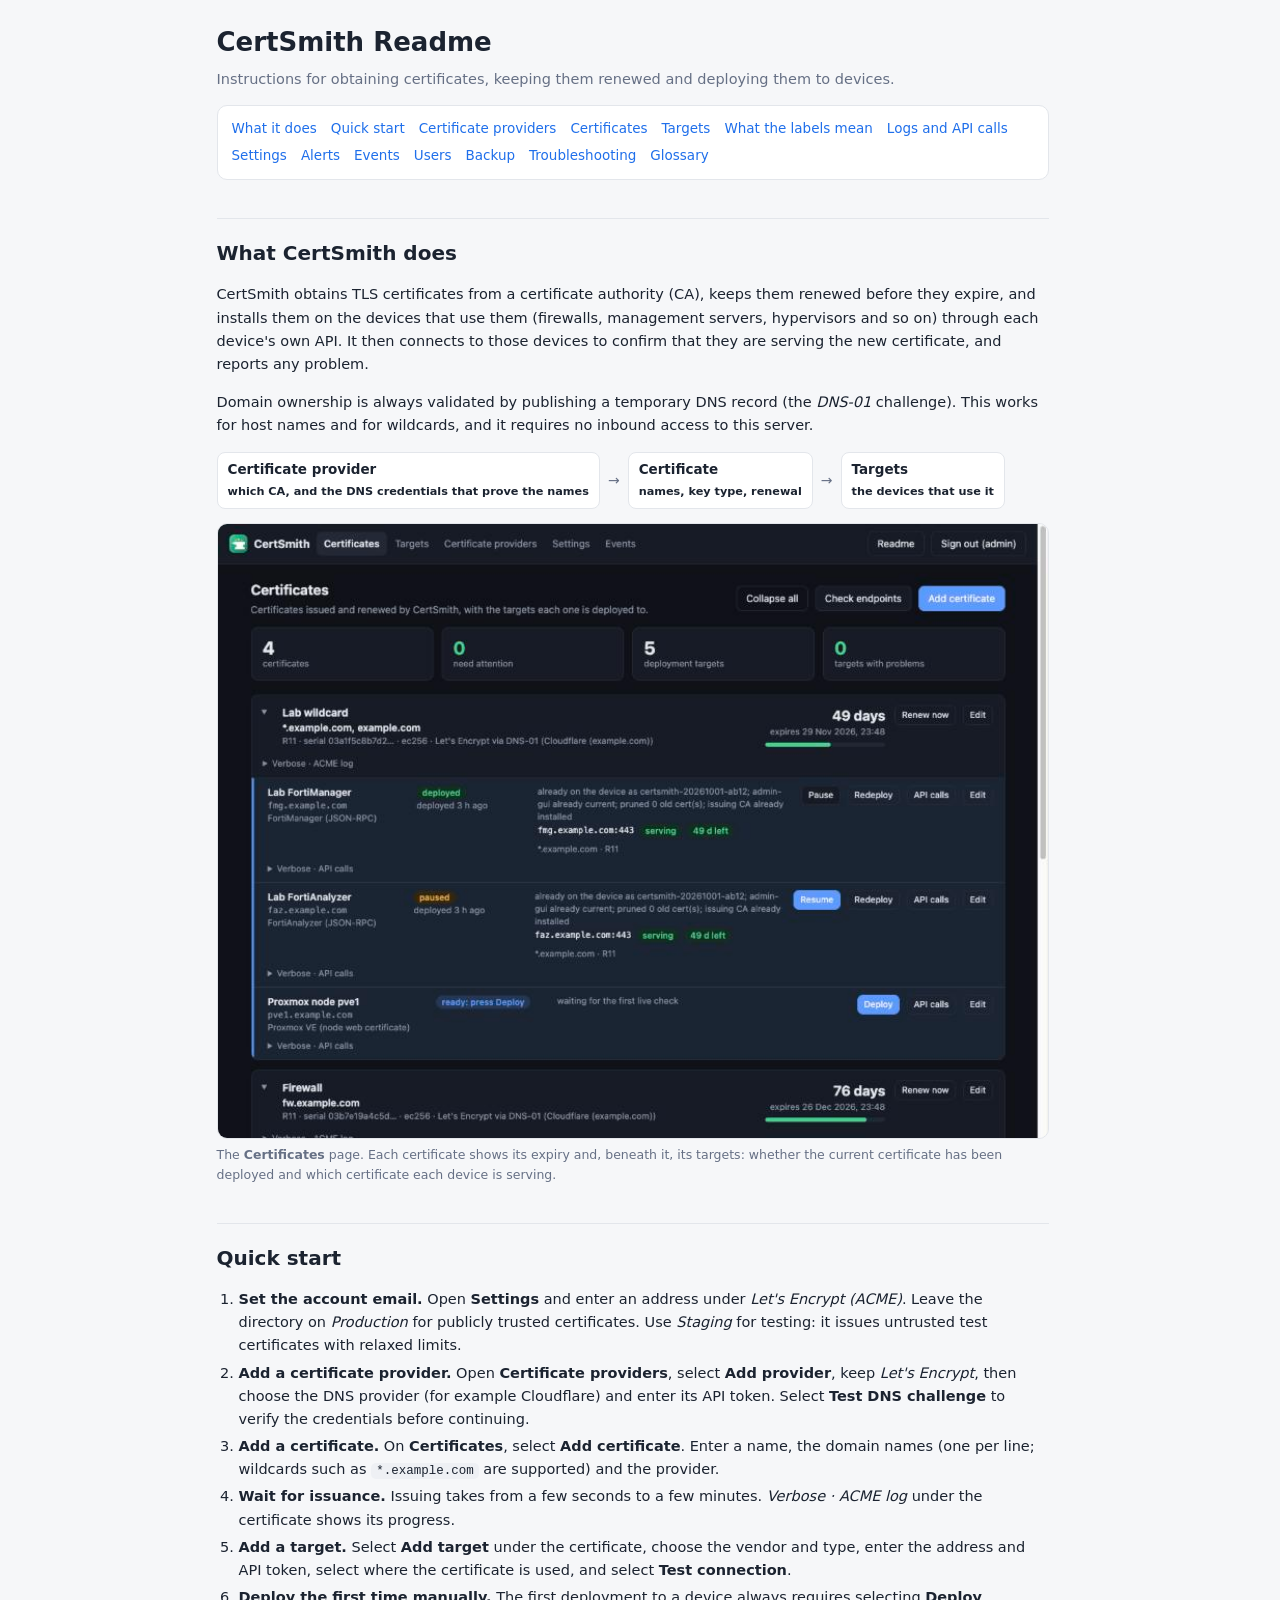
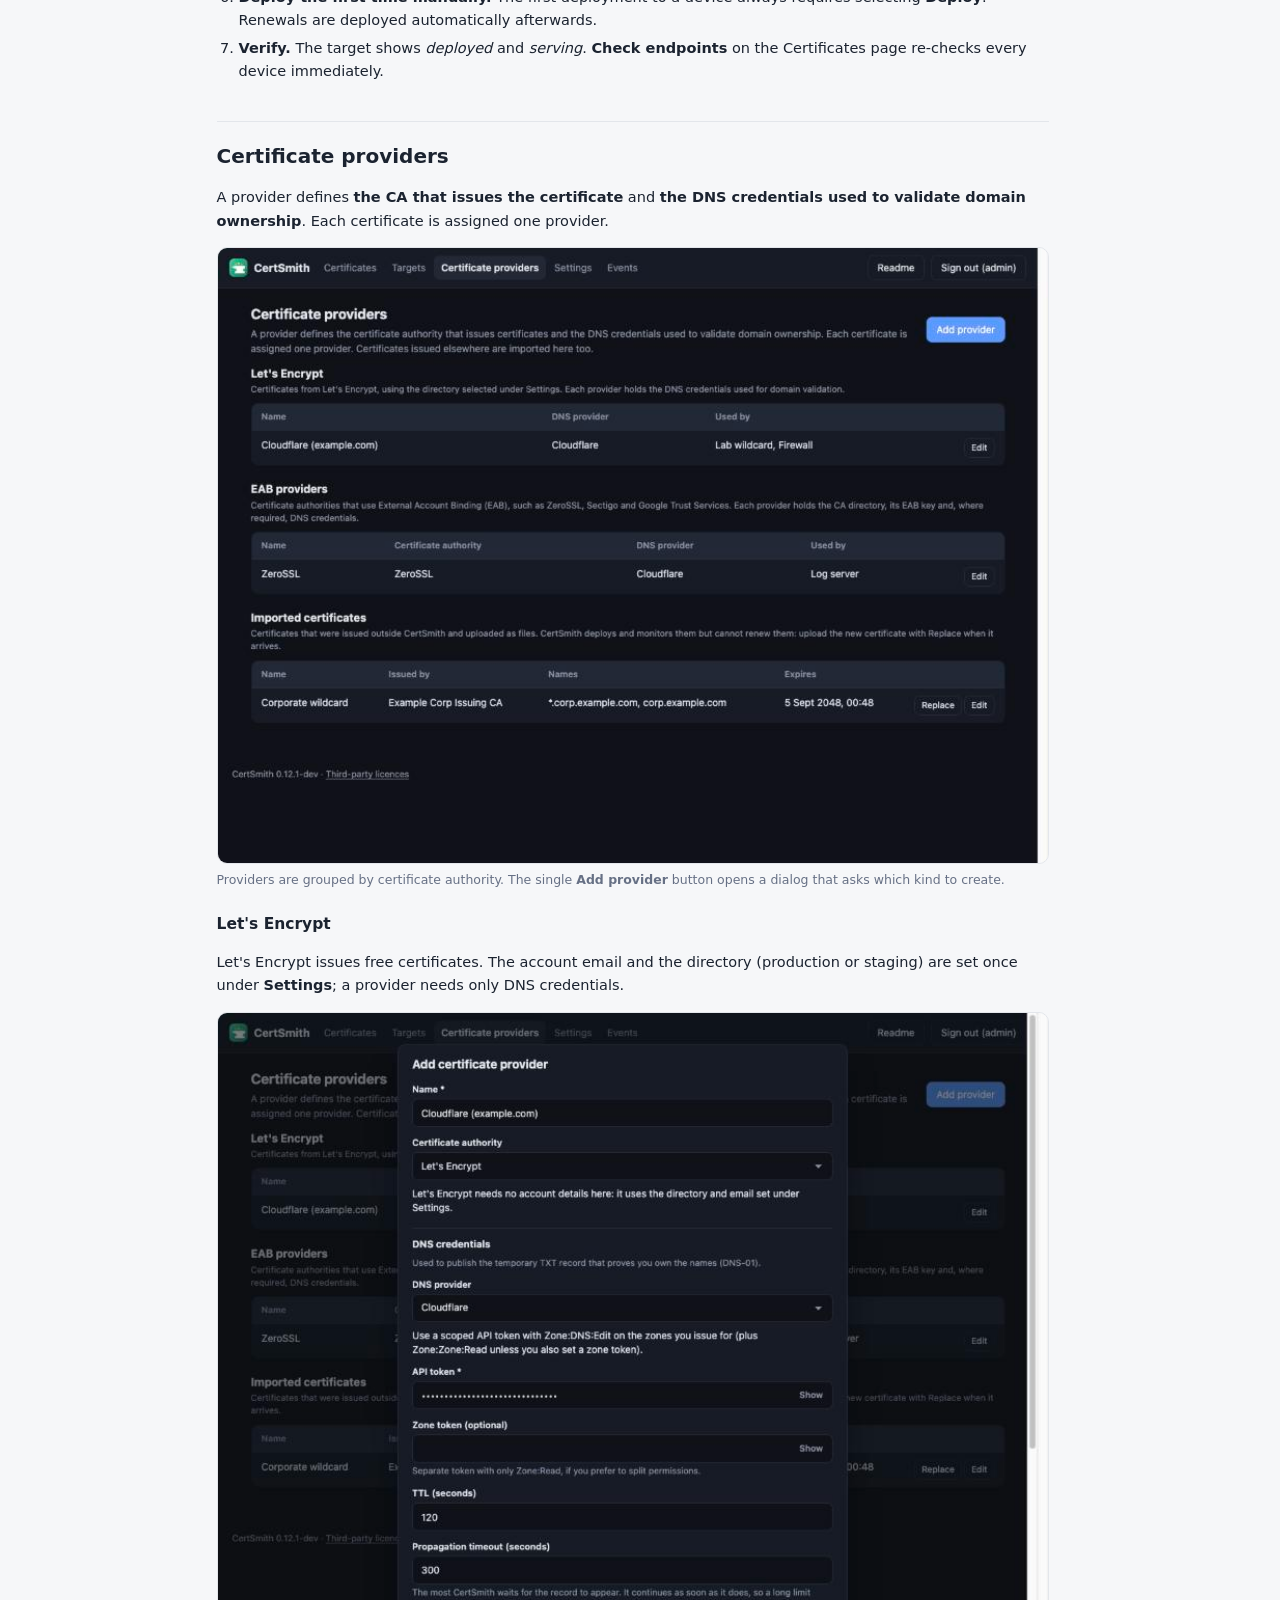
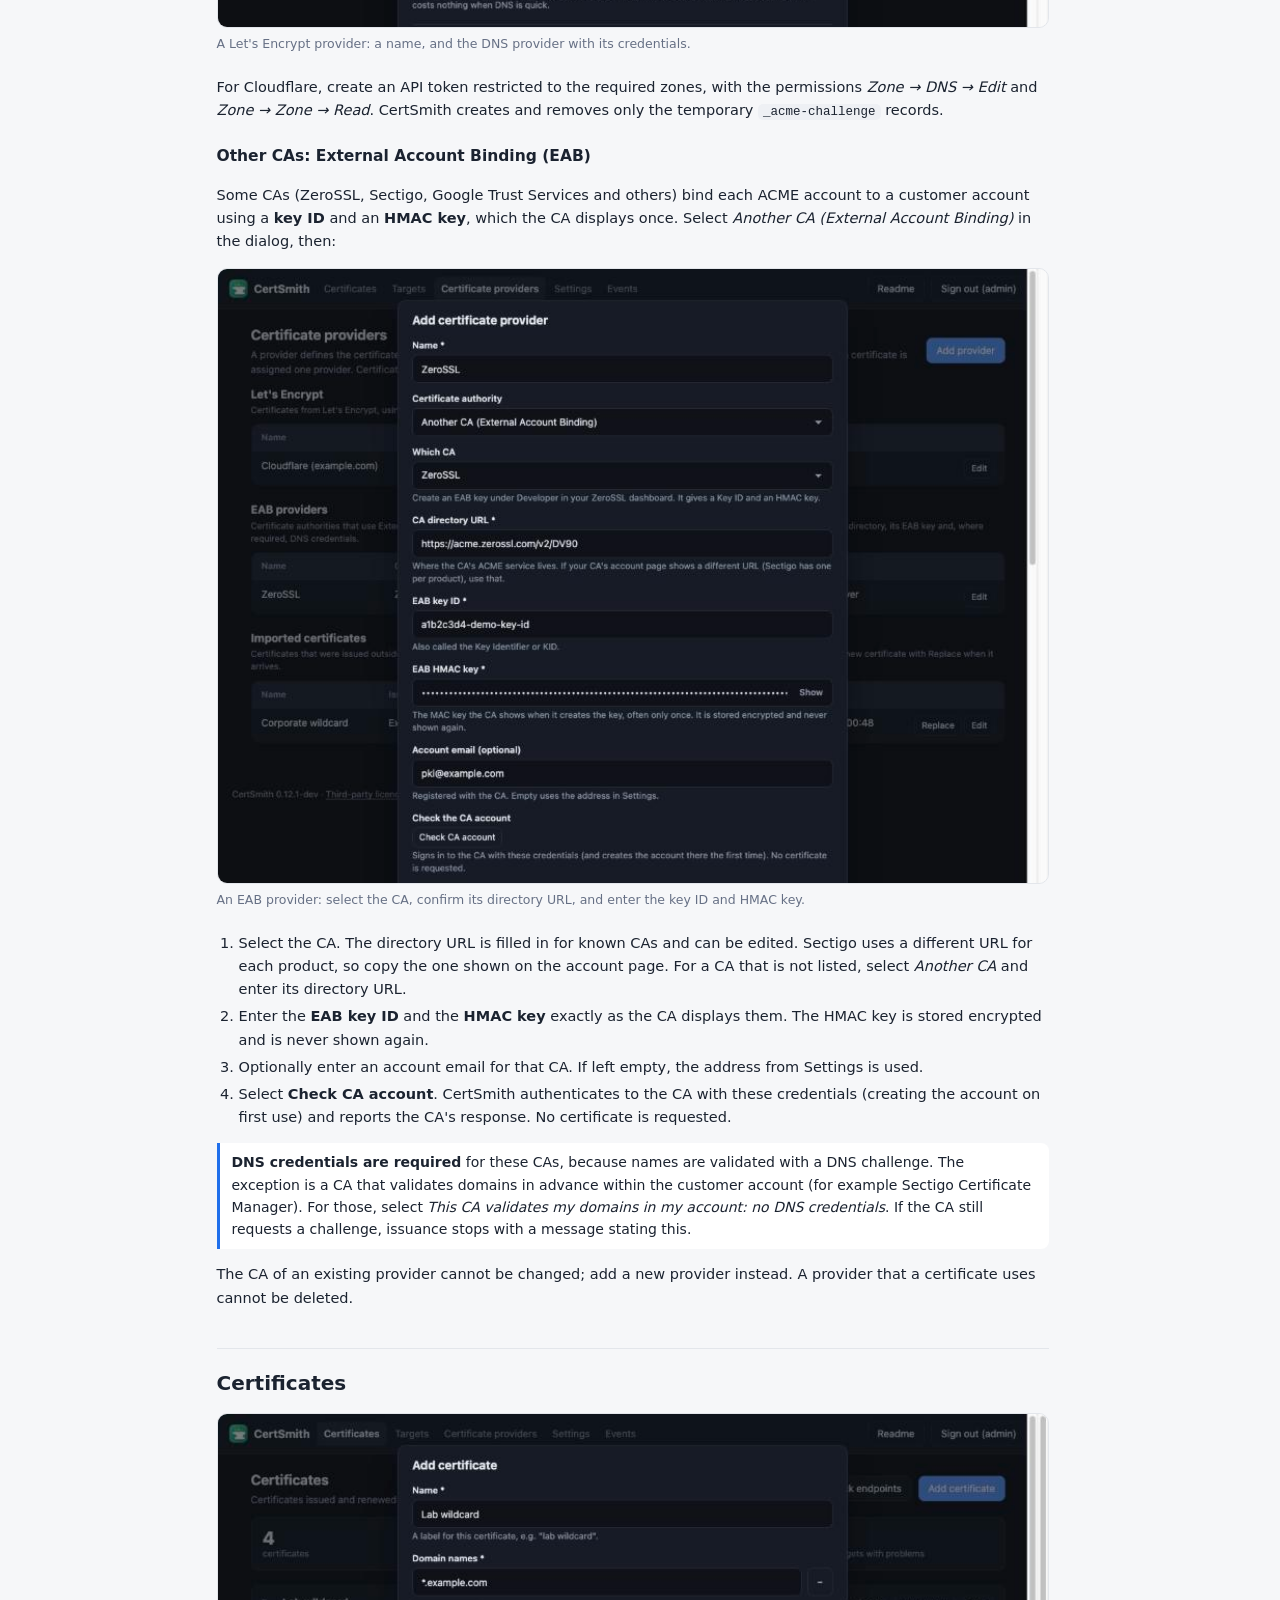
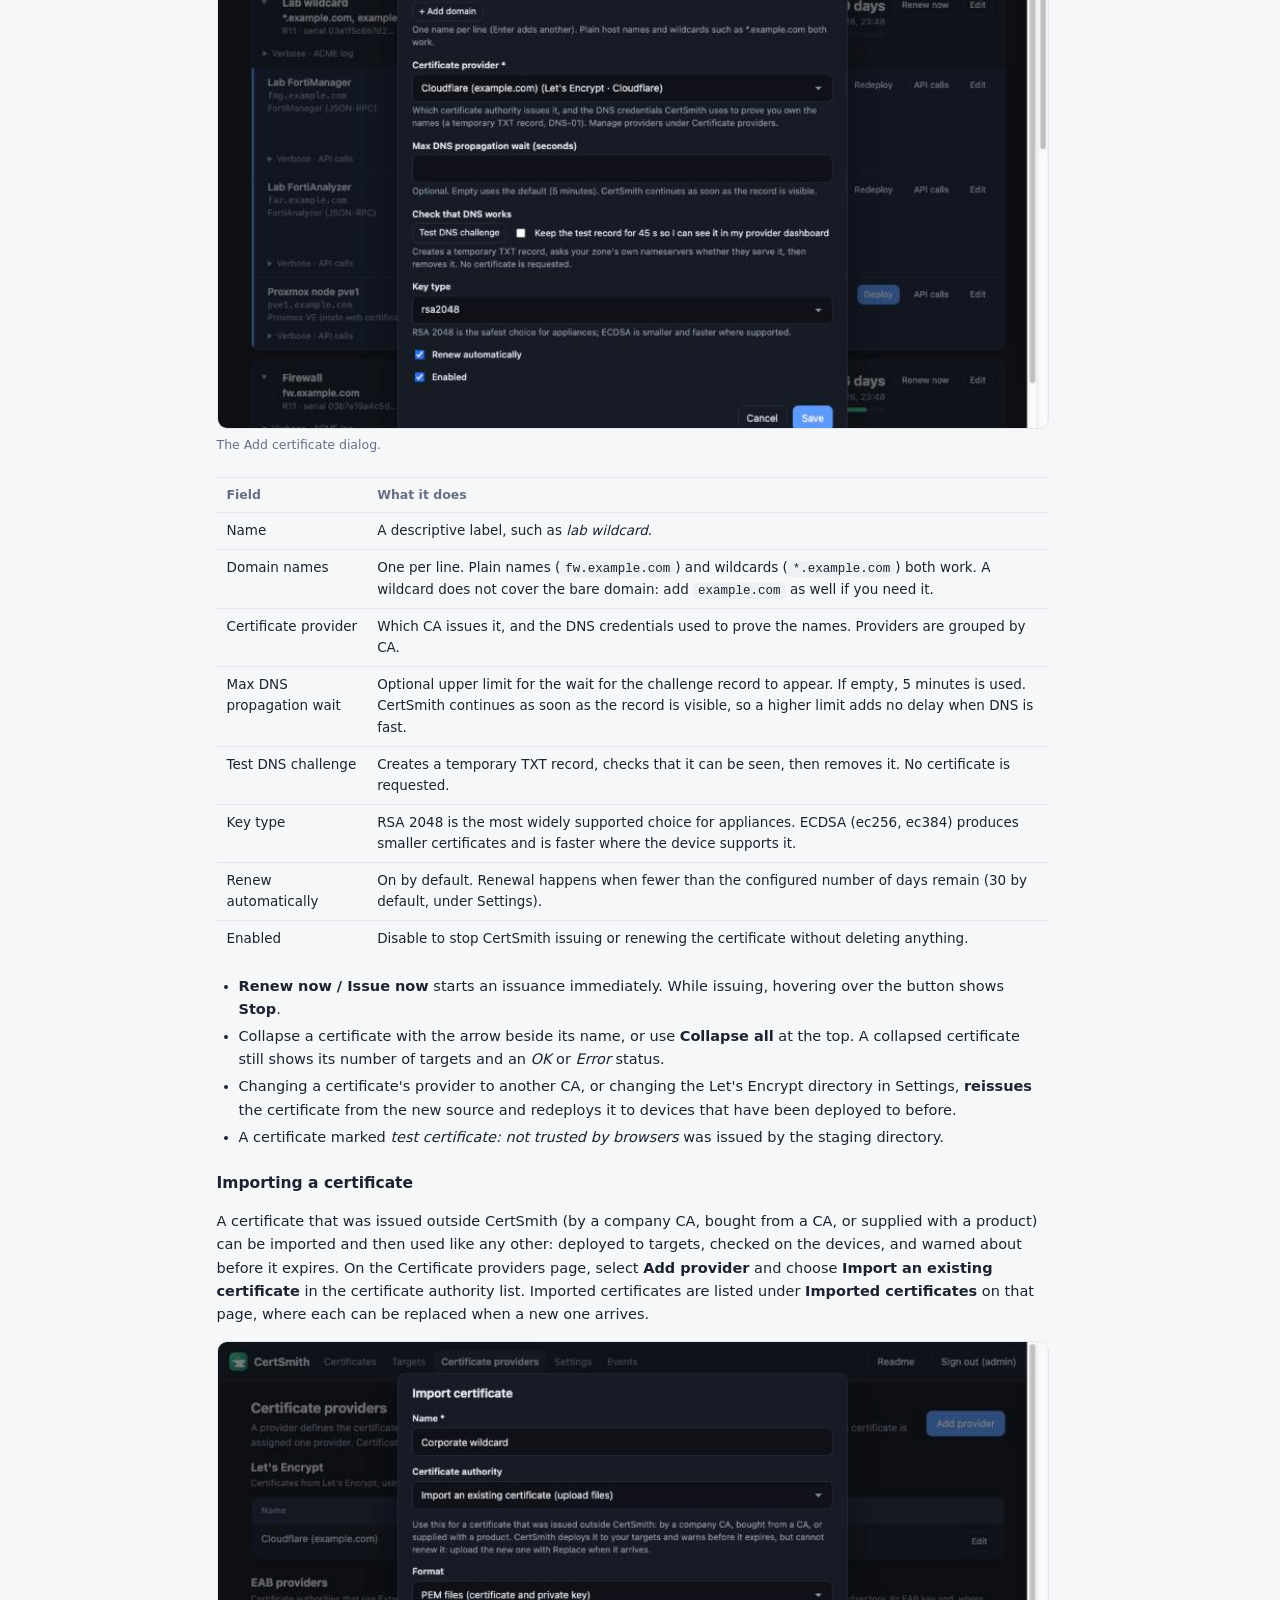
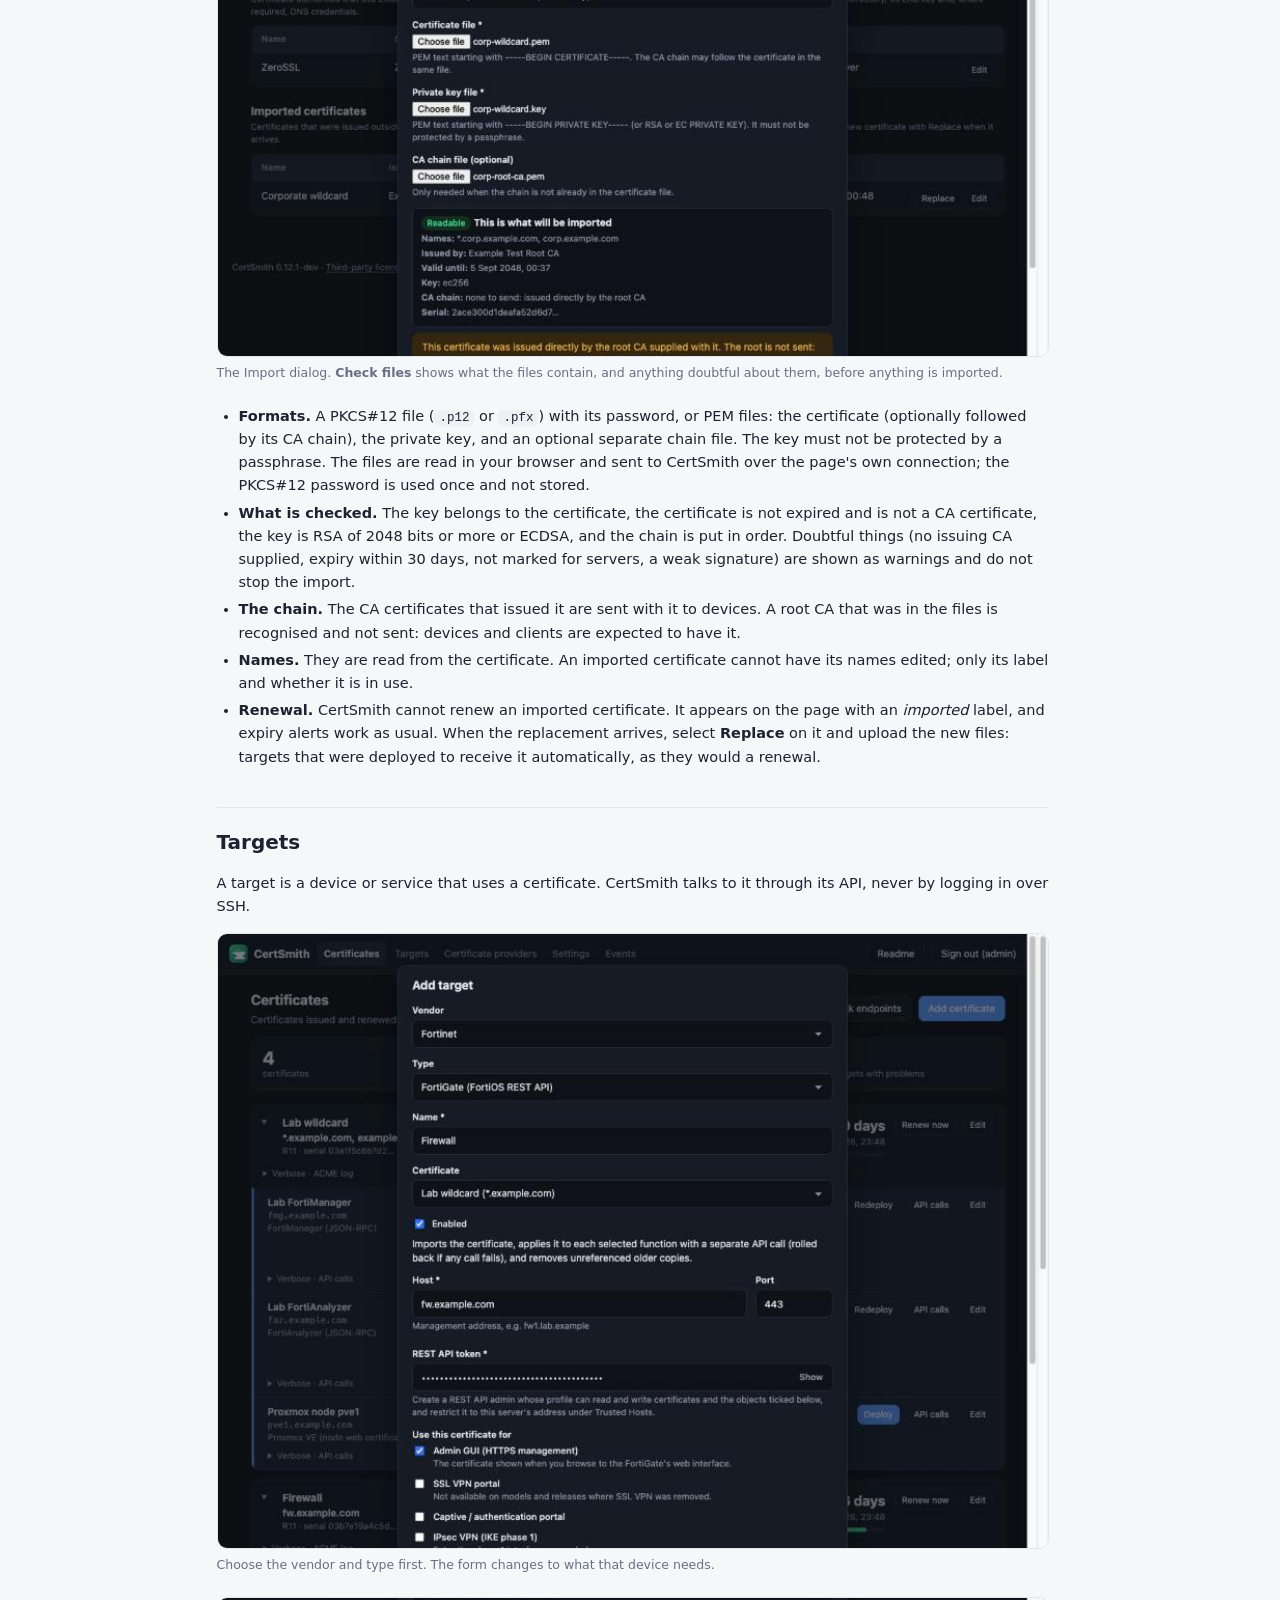
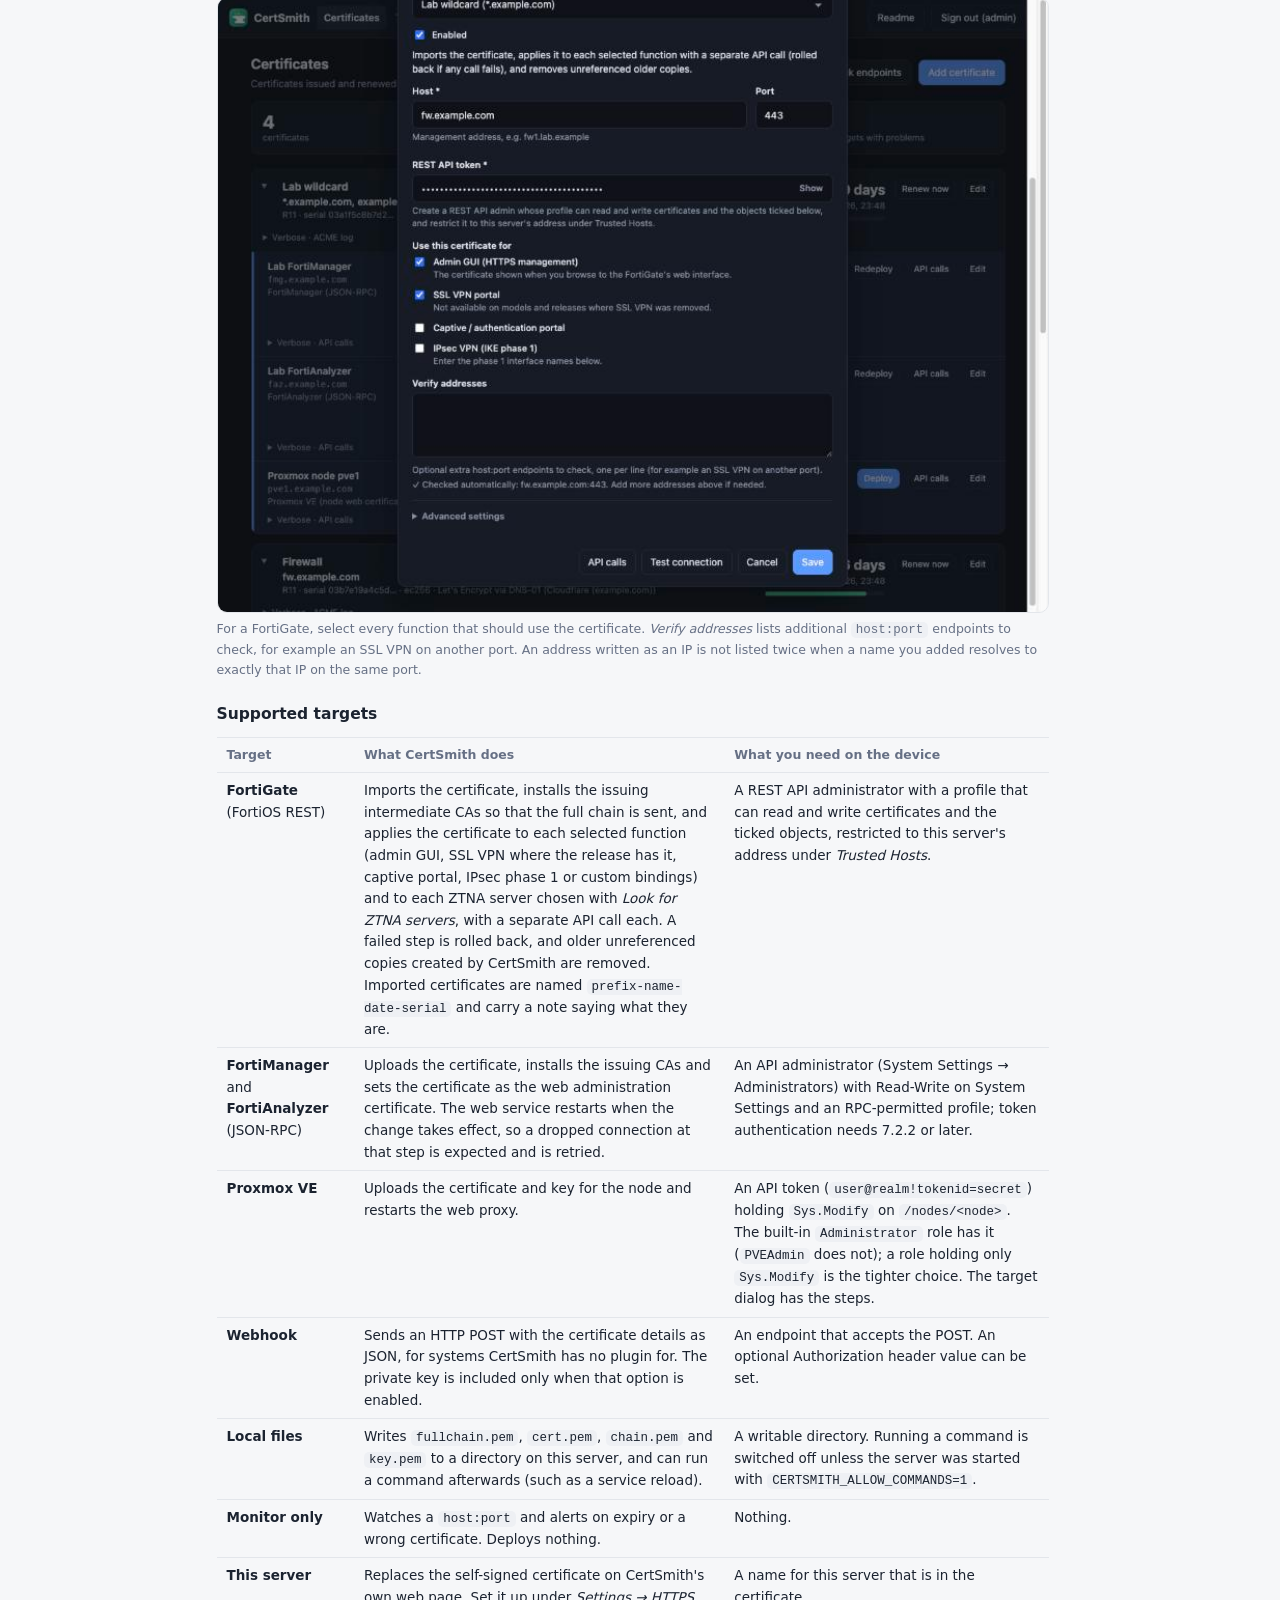
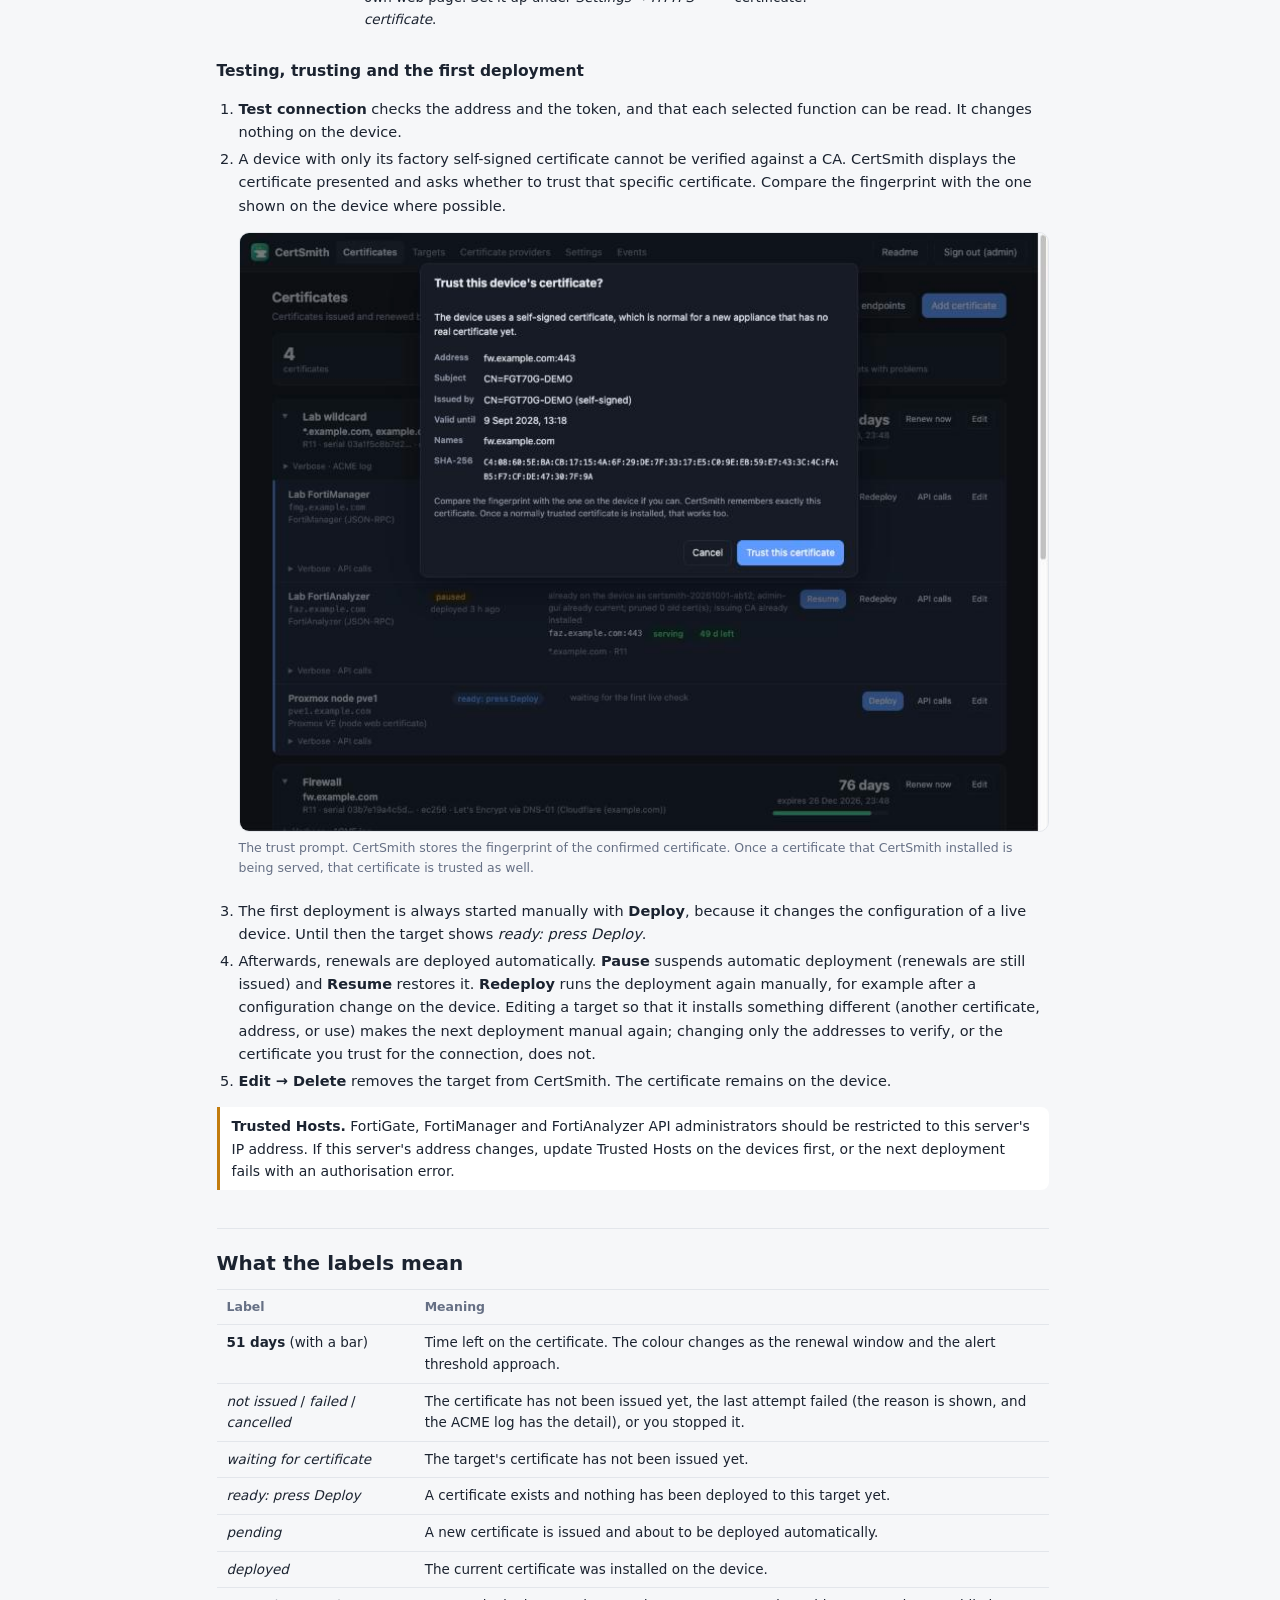
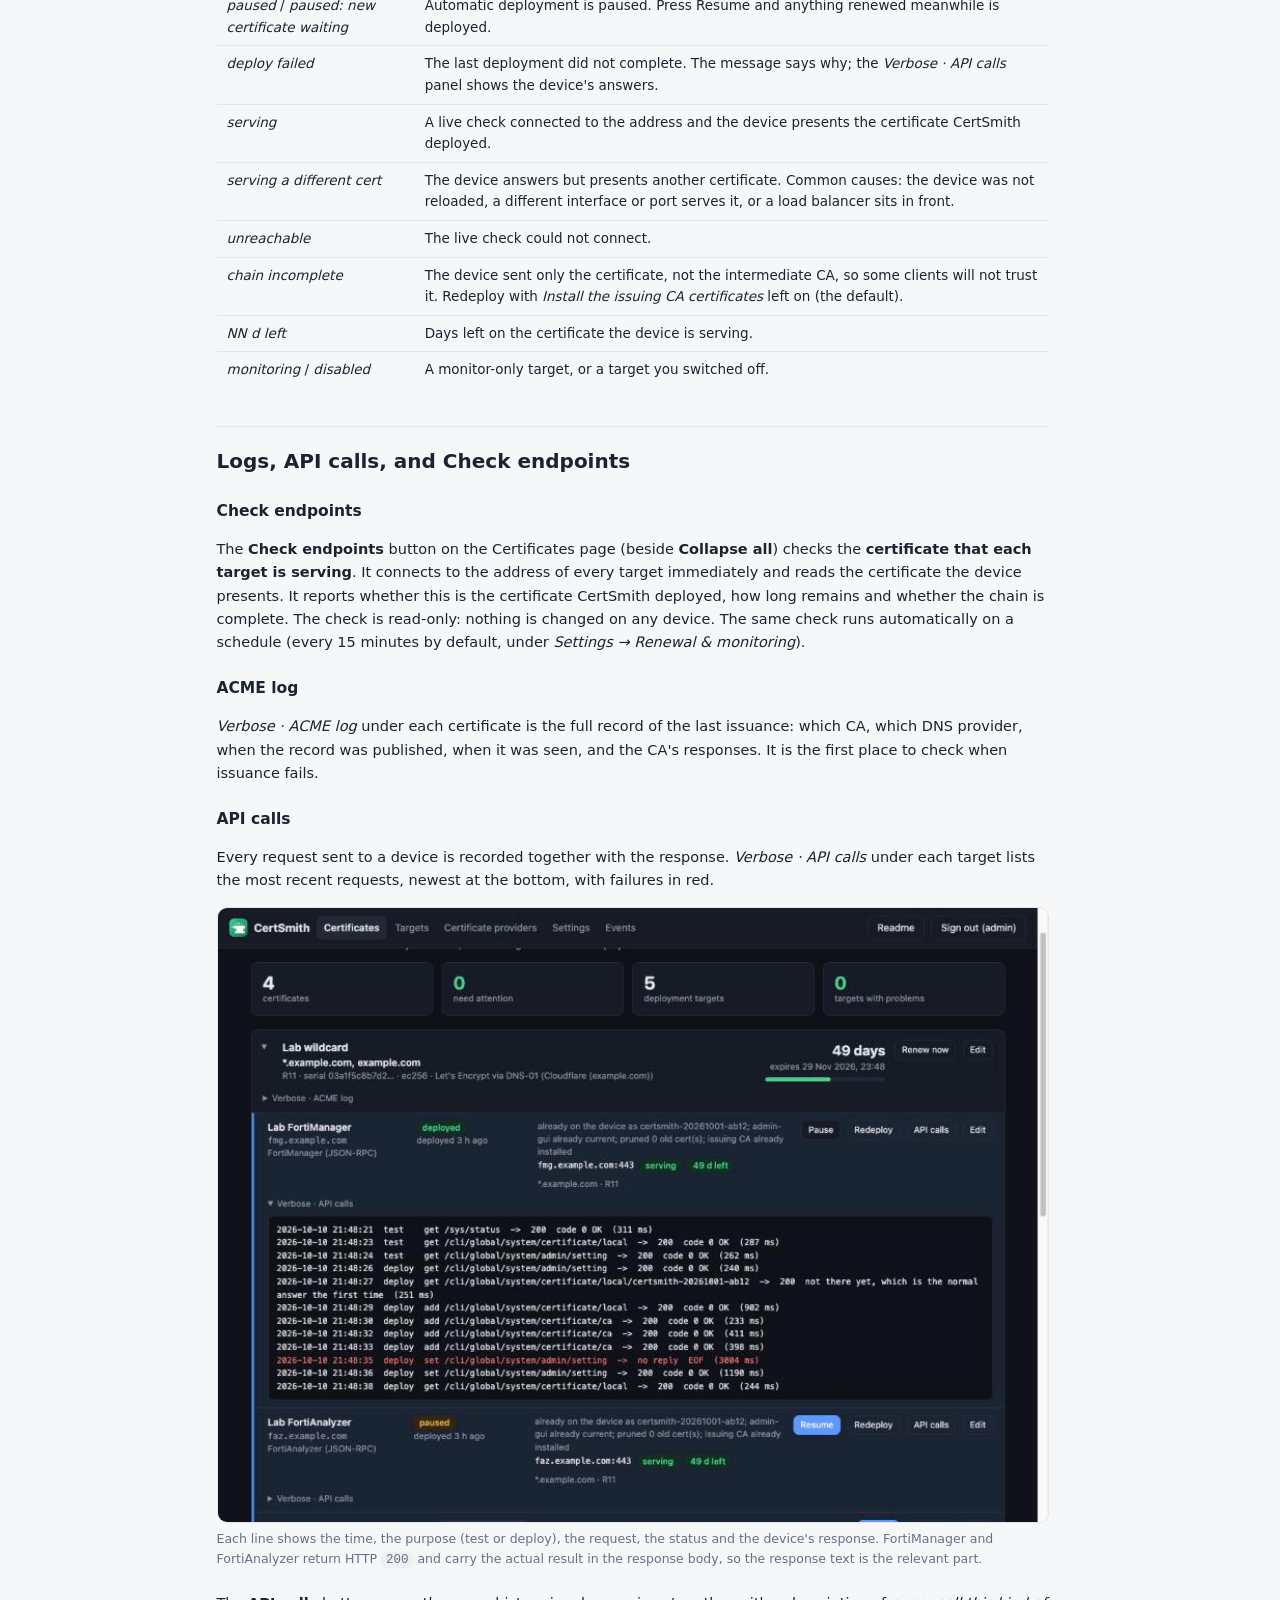
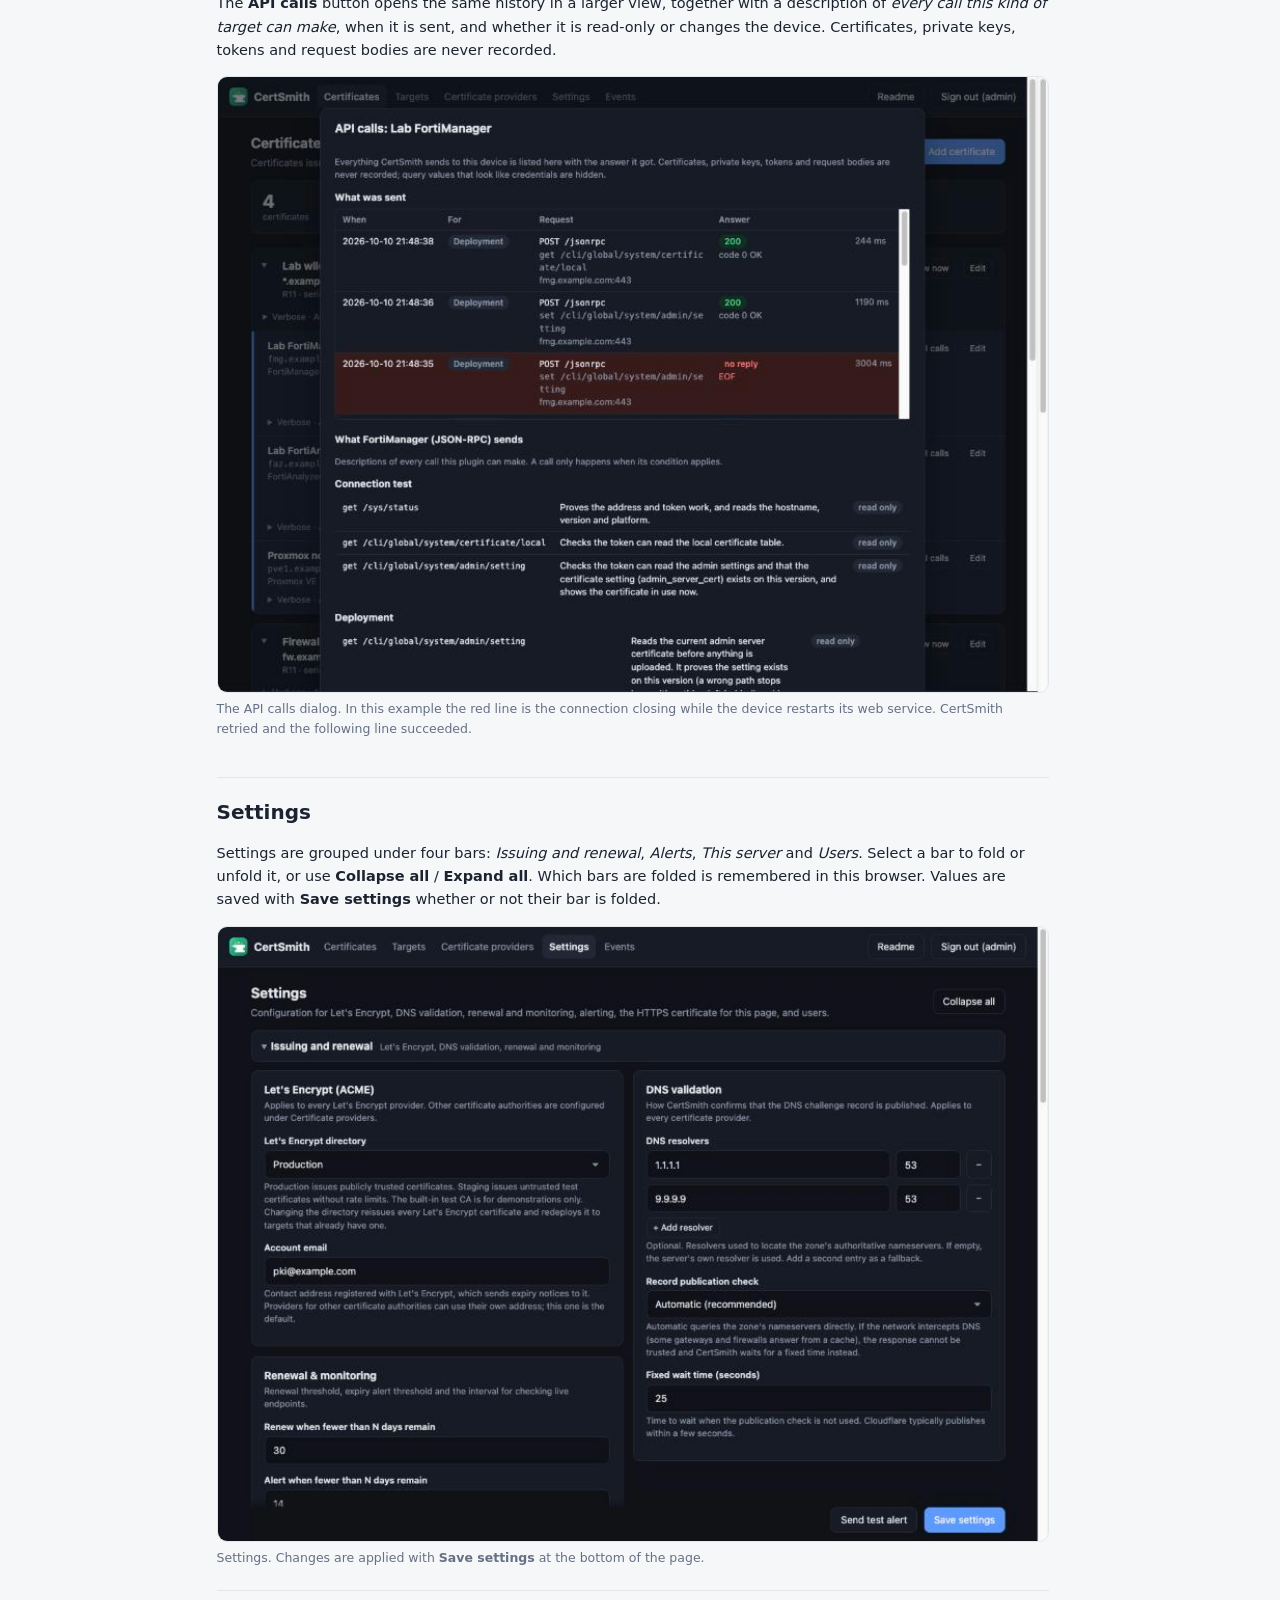
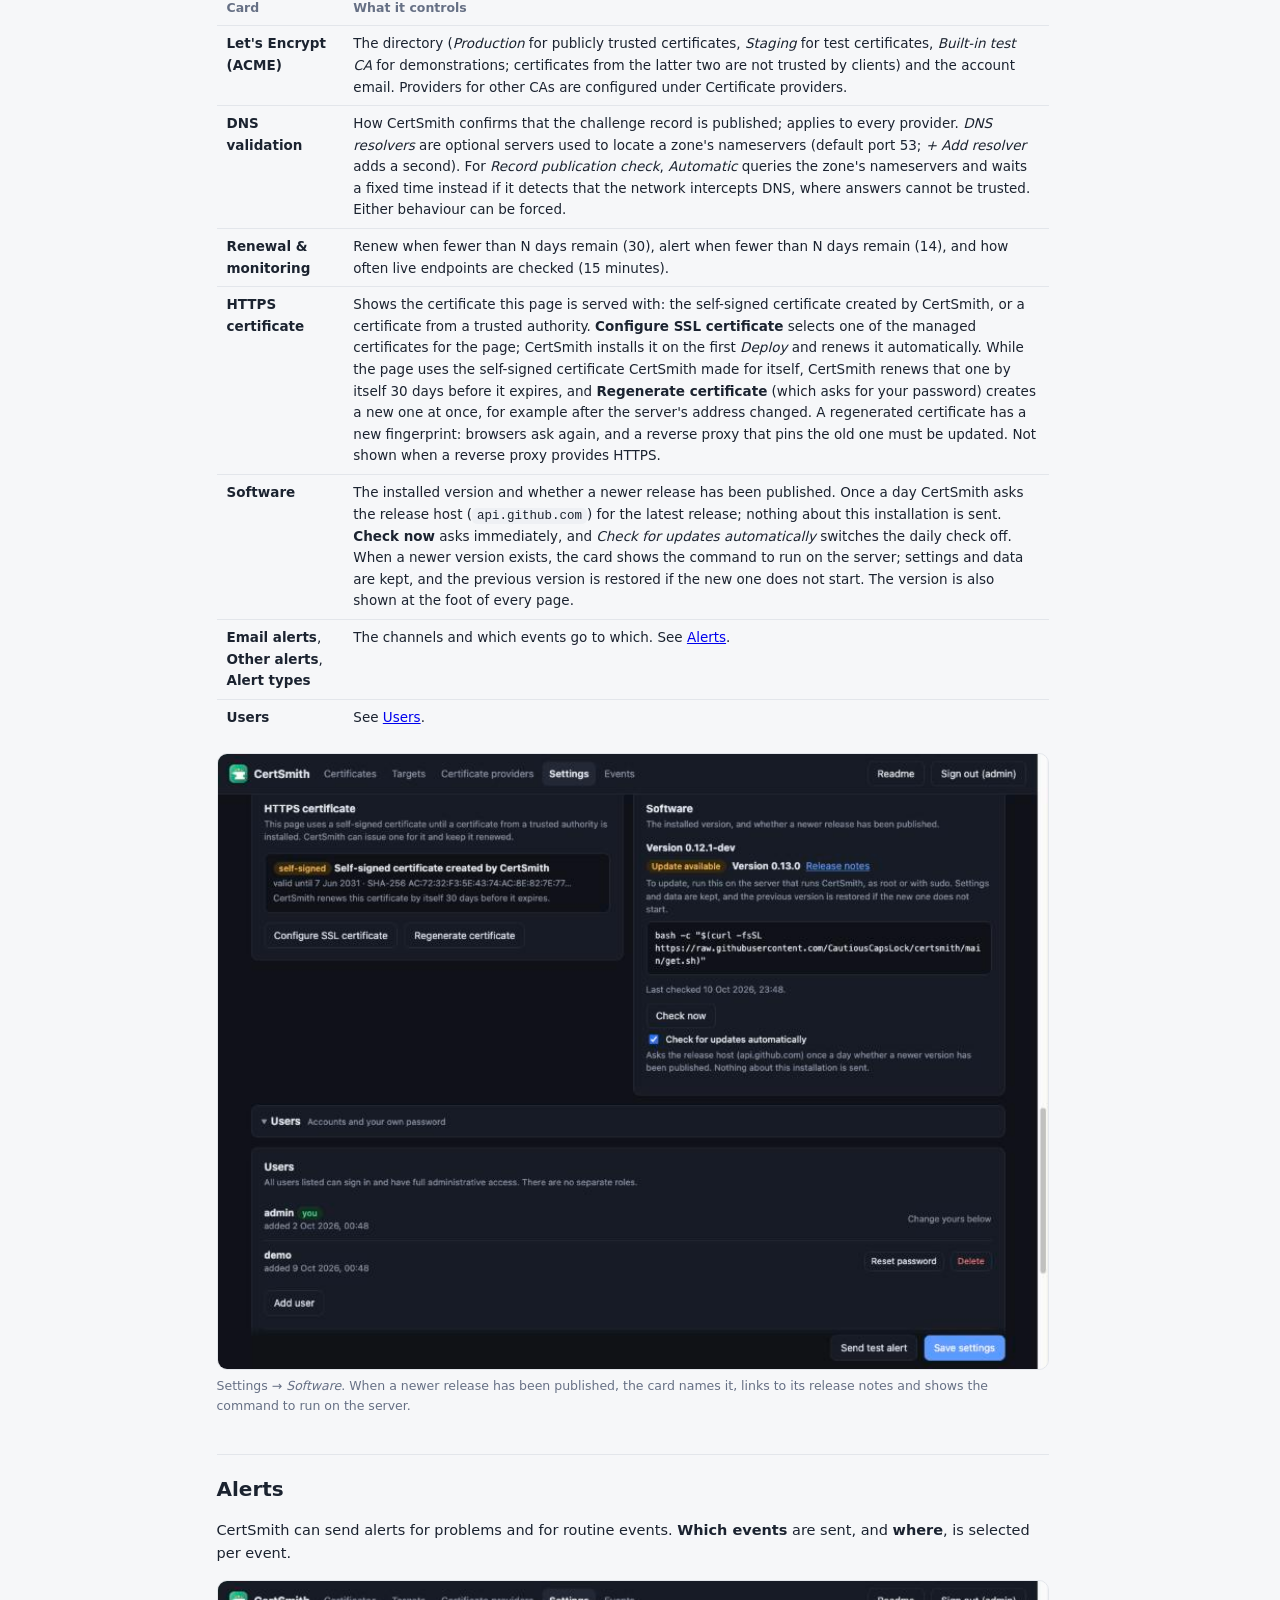
==== internal/web/static/help.html @ 02f6f1f9 "Probes: an IP and the name that resolves to it are one endpoint A device addressed by IP whose DNS n" ====
<!doctype html>
<html lang="en">
<head>
<meta charset="utf-8">
<meta name="viewport" content="width=device-width, initial-scale=1">
<title>CertSmith Readme</title>
<link rel="icon" href="favicon.svg">
<link rel="stylesheet" href="style.css">
<script src="theme.js"></script>
</head>
<body>
<main class="doc">

<h1>CertSmith Readme</h1>
<p class="sub">Instructions for obtaining certificates, keeping them renewed and deploying them to devices.</p>

<nav class="toc" aria-label="Contents">
  <a href="#what">What it does</a>
  <a href="#quickstart">Quick start</a>
  <a href="#providers">Certificate providers</a>
  <a href="#certificates">Certificates</a>
  <a href="#targets">Targets</a>
  <a href="#status">What the labels mean</a>
  <a href="#verbose">Logs and API calls</a>
  <a href="#settings">Settings</a>
  <a href="#alerts">Alerts</a>
  <a href="#events">Events</a>
  <a href="#users">Users</a>
  <a href="#backup">Backup</a>
  <a href="#trouble">Troubleshooting</a>
  <a href="#glossary">Glossary</a>
</nav>

<h2 id="what">What CertSmith does</h2>
<p>CertSmith obtains TLS certificates from a certificate authority (CA), keeps them renewed before they expire, and installs them on the devices that use them (firewalls, management servers, hypervisors and so on) through each device's own API. It then connects to those devices to confirm that they are serving the new certificate, and reports any problem.</p>
<p>Domain ownership is always validated by publishing a temporary DNS record (the <em>DNS-01</em> challenge). This works for host names and for wildcards, and it requires no inbound access to this server.</p>

<div class="flow">
  <span class="box">Certificate provider<br><small>which CA, and the DNS credentials that prove the names</small></span><span class="arrow">&rarr;</span>
  <span class="box">Certificate<br><small>names, key type, renewal</small></span><span class="arrow">&rarr;</span>
  <span class="box">Targets<br><small>the devices that use it</small></span>
</div>

<figure>
  <img src="help/overview.jpg" alt="The Certificates page: two certificates, each with the targets that use it">
  <figcaption>The <strong>Certificates</strong> page. Each certificate shows its expiry and, beneath it, its targets: whether the current certificate has been deployed and which certificate each device is serving.</figcaption>
</figure>

<h2 id="quickstart">Quick start</h2>
<ol>
  <li><strong>Set the account email.</strong> Open <strong>Settings</strong> and enter an address under <em>Let's Encrypt (ACME)</em>. Leave the directory on <em>Production</em> for publicly trusted certificates. Use <em>Staging</em> for testing: it issues untrusted test certificates with relaxed limits.</li>
  <li><strong>Add a certificate provider.</strong> Open <strong>Certificate providers</strong>, select <strong>Add provider</strong>, keep <em>Let's Encrypt</em>, then choose the DNS provider (for example Cloudflare) and enter its API token. Select <strong>Test DNS challenge</strong> to verify the credentials before continuing.</li>
  <li><strong>Add a certificate.</strong> On <strong>Certificates</strong>, select <strong>Add certificate</strong>. Enter a name, the domain names (one per line; wildcards such as <code>*.example.com</code> are supported) and the provider.</li>
  <li><strong>Wait for issuance.</strong> Issuing takes from a few seconds to a few minutes. <em>Verbose &middot; ACME log</em> under the certificate shows its progress.</li>
  <li><strong>Add a target.</strong> Select <strong>Add target</strong> under the certificate, choose the vendor and type, enter the address and API token, select where the certificate is used, and select <strong>Test connection</strong>.</li>
  <li><strong>Deploy the first time manually.</strong> The first deployment to a device always requires selecting <strong>Deploy</strong>. Renewals are deployed automatically afterwards.</li>
  <li><strong>Verify.</strong> The target shows <em>deployed</em> and <em>serving</em>. <strong>Check endpoints</strong> on the Certificates page re-checks every device immediately.</li>
</ol>

<h2 id="providers">Certificate providers</h2>
<p>A provider defines <strong>the CA that issues the certificate</strong> and <strong>the DNS credentials used to validate domain ownership</strong>. Each certificate is assigned one provider.</p>

<figure>
  <img src="help/providers.jpg" alt="The Certificate providers page, split into Let's Encrypt providers, EAB providers and imported certificates">
  <figcaption>Providers are grouped by certificate authority. The single <strong>Add provider</strong> button opens a dialog that asks which kind to create.</figcaption>
</figure>

<h3>Let's Encrypt</h3>
<p>Let's Encrypt issues free certificates. The account email and the directory (production or staging) are set once under <strong>Settings</strong>; a provider needs only DNS credentials.</p>
<figure>
  <img src="help/provider-le.jpg" alt="Add certificate provider dialog with Let's Encrypt selected">
  <figcaption>A Let's Encrypt provider: a name, and the DNS provider with its credentials.</figcaption>
</figure>
<p>For Cloudflare, create an API token restricted to the required zones, with the permissions <em>Zone &rarr; DNS &rarr; Edit</em> and <em>Zone &rarr; Zone &rarr; Read</em>. CertSmith creates and removes only the temporary <code>_acme-challenge</code> records.</p>

<h3>Other CAs: External Account Binding (EAB)</h3>
<p>Some CAs (ZeroSSL, Sectigo, Google Trust Services and others) bind each ACME account to a customer account using a <strong>key ID</strong> and an <strong>HMAC key</strong>, which the CA displays once. Select <em>Another CA (External Account Binding)</em> in the dialog, then:</p>
<figure>
  <img src="help/provider-eab.jpg" alt="Add certificate provider dialog for an EAB certificate authority">
  <figcaption>An EAB provider: select the CA, confirm its directory URL, and enter the key ID and HMAC key.</figcaption>
</figure>
<ol>
  <li>Select the CA. The directory URL is filled in for known CAs and can be edited. Sectigo uses a different URL for each product, so copy the one shown on the account page. For a CA that is not listed, select <em>Another CA</em> and enter its directory URL.</li>
  <li>Enter the <strong>EAB key ID</strong> and the <strong>HMAC key</strong> exactly as the CA displays them. The HMAC key is stored encrypted and is never shown again.</li>
  <li>Optionally enter an account email for that CA. If left empty, the address from Settings is used.</li>
  <li>Select <strong>Check CA account</strong>. CertSmith authenticates to the CA with these credentials (creating the account on first use) and reports the CA's response. No certificate is requested.</li>
</ol>
<div class="note"><strong>DNS credentials are required</strong> for these CAs, because names are validated with a DNS challenge. The exception is a CA that validates domains in advance within the customer account (for example Sectigo Certificate Manager). For those, select <em>This CA validates my domains in my account: no DNS credentials</em>. If the CA still requests a challenge, issuance stops with a message stating this.</div>
<p>The CA of an existing provider cannot be changed; add a new provider instead. A provider that a certificate uses cannot be deleted.</p>

<h2 id="certificates">Certificates</h2>
<figure>
  <img src="help/cert-add.jpg" alt="Add certificate dialog">
  <figcaption>The Add certificate dialog.</figcaption>
</figure>
<table class="ref">
  <tr><th>Field</th><th>What it does</th></tr>
  <tr><td>Name</td><td>A descriptive label, such as <em>lab wildcard</em>.</td></tr>
  <tr><td>Domain names</td><td>One per line. Plain names (<code>fw.example.com</code>) and wildcards (<code>*.example.com</code>) both work. A wildcard does not cover the bare domain: add <code>example.com</code> as well if you need it.</td></tr>
  <tr><td>Certificate provider</td><td>Which CA issues it, and the DNS credentials used to prove the names. Providers are grouped by CA.</td></tr>
  <tr><td>Max DNS propagation wait</td><td>Optional upper limit for the wait for the challenge record to appear. If empty, 5 minutes is used. CertSmith continues as soon as the record is visible, so a higher limit adds no delay when DNS is fast.</td></tr>
  <tr><td>Test DNS challenge</td><td>Creates a temporary TXT record, checks that it can be seen, then removes it. No certificate is requested.</td></tr>
  <tr><td>Key type</td><td>RSA 2048 is the most widely supported choice for appliances. ECDSA (ec256, ec384) produces smaller certificates and is faster where the device supports it.</td></tr>
  <tr><td>Renew automatically</td><td>On by default. Renewal happens when fewer than the configured number of days remain (30 by default, under Settings).</td></tr>
  <tr><td>Enabled</td><td>Disable to stop CertSmith issuing or renewing the certificate without deleting anything.</td></tr>
</table>
<ul>
  <li><strong>Renew now / Issue now</strong> starts an issuance immediately. While issuing, hovering over the button shows <strong>Stop</strong>.</li>
  <li>Collapse a certificate with the arrow beside its name, or use <strong>Collapse all</strong> at the top. A collapsed certificate still shows its number of targets and an <em>OK</em> or <em>Error</em> status.</li>
  <li>Changing a certificate's provider to another CA, or changing the Let's Encrypt directory in Settings, <strong>reissues</strong> the certificate from the new source and redeploys it to devices that have been deployed to before.</li>
  <li>A certificate marked <em>test certificate: not trusted by browsers</em> was issued by the staging directory.</li>
</ul>

<h3>Importing a certificate</h3>
<p>A certificate that was issued outside CertSmith (by a company CA, bought from a CA, or supplied with a product) can be imported and then used like any other: deployed to targets, checked on the devices, and warned about before it expires. On the Certificate providers page, select <strong>Add provider</strong> and choose <strong>Import an existing certificate</strong> in the certificate authority list. Imported certificates are listed under <strong>Imported certificates</strong> on that page, where each can be replaced when a new one arrives.</p>
<figure>
  <img src="help/import.jpg" alt="The Import certificate dialog: a PEM certificate, key and chain chosen, and a summary of what they contain">
  <figcaption>The Import dialog. <strong>Check files</strong> shows what the files contain, and anything doubtful about them, before anything is imported.</figcaption>
</figure>
<ul>
  <li><strong>Formats.</strong> A PKCS#12 file (<code>.p12</code> or <code>.pfx</code>) with its password, or PEM files: the certificate (optionally followed by its CA chain), the private key, and an optional separate chain file. The key must not be protected by a passphrase. The files are read in your browser and sent to CertSmith over the page's own connection; the PKCS#12 password is used once and not stored.</li>
  <li><strong>What is checked.</strong> The key belongs to the certificate, the certificate is not expired and is not a CA certificate, the key is RSA of 2048 bits or more or ECDSA, and the chain is put in order. Doubtful things (no issuing CA supplied, expiry within 30 days, not marked for servers, a weak signature) are shown as warnings and do not stop the import.</li>
  <li><strong>The chain.</strong> The CA certificates that issued it are sent with it to devices. A root CA that was in the files is recognised and not sent: devices and clients are expected to have it.</li>
  <li><strong>Names.</strong> They are read from the certificate. An imported certificate cannot have its names edited; only its label and whether it is in use.</li>
  <li><strong>Renewal.</strong> CertSmith cannot renew an imported certificate. It appears on the page with an <em>imported</em> label, and expiry alerts work as usual. When the replacement arrives, select <strong>Replace</strong> on it and upload the new files: targets that were deployed to receive it automatically, as they would a renewal.</li>
</ul>

<h2 id="targets">Targets</h2>
<p>A target is a device or service that uses a certificate. CertSmith talks to it through its API, never by logging in over SSH.</p>

<figure>
  <img src="help/target-add.jpg" alt="Add target dialog for a FortiGate">
  <figcaption>Choose the vendor and type first. The form changes to what that device needs.</figcaption>
</figure>
<figure>
  <img src="help/target-places.jpg" alt="FortiGate target: tick boxes for where the certificate is used">
  <figcaption>For a FortiGate, select every function that should use the certificate. <em>Verify addresses</em> lists additional <code>host:port</code> endpoints to check, for example an SSL VPN on another port. An address written as an IP is not listed twice when a name you added resolves to exactly that IP on the same port.</figcaption>
</figure>

<h3>Supported targets</h3>
<table class="ref">
  <tr><th>Target</th><th>What CertSmith does</th><th>What you need on the device</th></tr>
  <tr><td><strong>FortiGate</strong> (FortiOS REST)</td><td>Imports the certificate, installs the issuing intermediate CAs so that the full chain is sent, and applies the certificate to each selected function (admin GUI, SSL VPN where the release has it, captive portal, IPsec phase 1 or custom bindings) and to each ZTNA server chosen with <em>Look for ZTNA servers</em>, with a separate API call each. A failed step is rolled back, and older unreferenced copies created by CertSmith are removed. Imported certificates are named <code>prefix-name-date-serial</code> and carry a note saying what they are.</td><td>A REST API administrator with a profile that can read and write certificates and the ticked objects, restricted to this server's address under <em>Trusted Hosts</em>.</td></tr>
  <tr><td><strong>FortiManager</strong> and <strong>FortiAnalyzer</strong> (JSON-RPC)</td><td>Uploads the certificate, installs the issuing CAs and sets the certificate as the web administration certificate. The web service restarts when the change takes effect, so a dropped connection at that step is expected and is retried.</td><td>An API administrator (System Settings &rarr; Administrators) with Read-Write on System Settings and an RPC-permitted profile; token authentication needs 7.2.2 or later.</td></tr>
  <tr><td><strong>Proxmox VE</strong></td><td>Uploads the certificate and key for the node and restarts the web proxy.</td><td>An API token (<code>user@realm!tokenid=secret</code>) holding <code>Sys.Modify</code> on <code>/nodes/&lt;node&gt;</code>. The built-in <code>Administrator</code> role has it (<code>PVEAdmin</code> does not); a role holding only <code>Sys.Modify</code> is the tighter choice. The target dialog has the steps.</td></tr>
  <tr><td><strong>Webhook</strong></td><td>Sends an HTTP POST with the certificate details as JSON, for systems CertSmith has no plugin for. The private key is included only when that option is enabled.</td><td>An endpoint that accepts the POST. An optional Authorization header value can be set.</td></tr>
  <tr><td><strong>Local files</strong></td><td>Writes <code>fullchain.pem</code>, <code>cert.pem</code>, <code>chain.pem</code> and <code>key.pem</code> to a directory on this server, and can run a command afterwards (such as a service reload).</td><td>A writable directory. Running a command is switched off unless the server was started with <code>CERTSMITH_ALLOW_COMMANDS=1</code>.</td></tr>
  <tr><td><strong>Monitor only</strong></td><td>Watches a <code>host:port</code> and alerts on expiry or a wrong certificate. Deploys nothing.</td><td>Nothing.</td></tr>
  <tr><td><strong>This server</strong></td><td>Replaces the self-signed certificate on CertSmith's own web page. Set it up under <em>Settings &rarr; HTTPS certificate</em>.</td><td>A name for this server that is in the certificate.</td></tr>
</table>

<h3>Testing, trusting and the first deployment</h3>
<ol>
  <li><strong>Test connection</strong> checks the address and the token, and that each selected function can be read. It changes nothing on the device.</li>
  <li>A device with only its factory self-signed certificate cannot be verified against a CA. CertSmith displays the certificate presented and asks whether to trust that specific certificate. Compare the fingerprint with the one shown on the device where possible.
    <figure><img src="help/trust.jpg" alt="Trust this device's certificate? dialog"><figcaption>The trust prompt. CertSmith stores the fingerprint of the confirmed certificate. Once a certificate that CertSmith installed is being served, that certificate is trusted as well.</figcaption></figure>
  </li>
  <li>The first deployment is always started manually with <strong>Deploy</strong>, because it changes the configuration of a live device. Until then the target shows <em>ready: press Deploy</em>.</li>
  <li>Afterwards, renewals are deployed automatically. <strong>Pause</strong> suspends automatic deployment (renewals are still issued) and <strong>Resume</strong> restores it. <strong>Redeploy</strong> runs the deployment again manually, for example after a configuration change on the device. Editing a target so that it installs something different (another certificate, address, or use) makes the next deployment manual again; changing only the addresses to verify, or the certificate you trust for the connection, does not.</li>
  <li><strong>Edit &rarr; Delete</strong> removes the target from CertSmith. The certificate remains on the device.</li>
</ol>
<div class="note warn"><strong>Trusted Hosts.</strong> FortiGate, FortiManager and FortiAnalyzer API administrators should be restricted to this server's IP address. If this server's address changes, update Trusted Hosts on the devices first, or the next deployment fails with an authorisation error.</div>

<h2 id="status">What the labels mean</h2>
<table class="ref">
  <tr><th>Label</th><th>Meaning</th></tr>
  <tr><td><strong>51 days</strong> (with a bar)</td><td>Time left on the certificate. The colour changes as the renewal window and the alert threshold approach.</td></tr>
  <tr><td><em>not issued</em> / <em>failed</em> / <em>cancelled</em></td><td>The certificate has not been issued yet, the last attempt failed (the reason is shown, and the ACME log has the detail), or you stopped it.</td></tr>
  <tr><td><em>waiting for certificate</em></td><td>The target's certificate has not been issued yet.</td></tr>
  <tr><td><em>ready: press Deploy</em></td><td>A certificate exists and nothing has been deployed to this target yet.</td></tr>
  <tr><td><em>pending</em></td><td>A new certificate is issued and about to be deployed automatically.</td></tr>
  <tr><td><em>deployed</em></td><td>The current certificate was installed on the device.</td></tr>
  <tr><td><em>paused</em> / <em>paused: new certificate waiting</em></td><td>Automatic deployment is paused. Press Resume and anything renewed meanwhile is deployed.</td></tr>
  <tr><td><em>deploy failed</em></td><td>The last deployment did not complete. The message says why; the <em>Verbose &middot; API calls</em> panel shows the device's answers.</td></tr>
  <tr><td><em>serving</em></td><td>A live check connected to the address and the device presents the certificate CertSmith deployed.</td></tr>
  <tr><td><em>serving a different cert</em></td><td>The device answers but presents another certificate. Common causes: the device was not reloaded, a different interface or port serves it, or a load balancer sits in front.</td></tr>
  <tr><td><em>unreachable</em></td><td>The live check could not connect.</td></tr>
  <tr><td><em>chain incomplete</em></td><td>The device sent only the certificate, not the intermediate CA, so some clients will not trust it. Redeploy with <em>Install the issuing CA certificates</em> left on (the default).</td></tr>
  <tr><td><em>NN d left</em></td><td>Days left on the certificate the device is serving.</td></tr>
  <tr><td><em>monitoring</em> / <em>disabled</em></td><td>A monitor-only target, or a target you switched off.</td></tr>
</table>

<h2 id="verbose">Logs, API calls, and Check endpoints</h2>
<h3>Check endpoints</h3>
<p>The <strong>Check endpoints</strong> button on the Certificates page (beside <strong>Collapse all</strong>) checks the <strong>certificate that each target is serving</strong>. It connects to the address of every target immediately and reads the certificate the device presents. It reports whether this is the certificate CertSmith deployed, how long remains and whether the chain is complete. The check is read-only: nothing is changed on any device. The same check runs automatically on a schedule (every 15 minutes by default, under <em>Settings &rarr; Renewal &amp; monitoring</em>).</p>

<h3>ACME log</h3>
<p><em>Verbose &middot; ACME log</em> under each certificate is the full record of the last issuance: which CA, which DNS provider, when the record was published, when it was seen, and the CA's responses. It is the first place to check when issuance fails.</p>

<h3>API calls</h3>
<p>Every request sent to a device is recorded together with the response. <em>Verbose &middot; API calls</em> under each target lists the most recent requests, newest at the bottom, with failures in red.</p>
<figure>
  <img src="help/verbose.jpg" alt="The Verbose API calls panel under a target, listing each request and its answer">
  <figcaption>Each line shows the time, the purpose (test or deploy), the request, the status and the device's response. FortiManager and FortiAnalyzer return HTTP <code>200</code> and carry the actual result in the response body, so the response text is the relevant part.</figcaption>
</figure>
<p>The <strong>API calls</strong> button opens the same history in a larger view, together with a description of <em>every call this kind of target can make</em>, when it is sent, and whether it is read-only or changes the device. Certificates, private keys, tokens and request bodies are never recorded.</p>
<figure>
  <img src="help/api-calls.jpg" alt="The API calls dialog: what was sent, and what the plugin sends">
  <figcaption>The API calls dialog. In this example the red line is the connection closing while the device restarts its web service. CertSmith retried and the following line succeeded.</figcaption>
</figure>

<h2 id="settings">Settings</h2>
<p>Settings are grouped under four bars: <em>Issuing and renewal</em>, <em>Alerts</em>, <em>This server</em> and <em>Users</em>. Select a bar to fold or unfold it, or use <strong>Collapse all</strong> / <strong>Expand all</strong>. Which bars are folded is remembered in this browser. Values are saved with <strong>Save settings</strong> whether or not their bar is folded.</p>
<figure>
  <img src="help/settings.jpg" alt="The Settings page">
  <figcaption>Settings. Changes are applied with <strong>Save settings</strong> at the bottom of the page.</figcaption>
</figure>
<table class="ref">
  <tr><th>Card</th><th>What it controls</th></tr>
  <tr><td><strong>Let's Encrypt (ACME)</strong></td><td>The directory (<em>Production</em> for publicly trusted certificates, <em>Staging</em> for test certificates, <em>Built-in test CA</em> for demonstrations; certificates from the latter two are not trusted by clients) and the account email. Providers for other CAs are configured under Certificate providers.</td></tr>
  <tr><td><strong>DNS validation</strong></td><td>How CertSmith confirms that the challenge record is published; applies to every provider. <em>DNS resolvers</em> are optional servers used to locate a zone's nameservers (default port 53; <em>+ Add resolver</em> adds a second). For <em>Record publication check</em>, <em>Automatic</em> queries the zone's nameservers and waits a fixed time instead if it detects that the network intercepts DNS, where answers cannot be trusted. Either behaviour can be forced.</td></tr>
  <tr><td><strong>Renewal &amp; monitoring</strong></td><td>Renew when fewer than N days remain (30), alert when fewer than N days remain (14), and how often live endpoints are checked (15 minutes).</td></tr>
  <tr><td><strong>HTTPS certificate</strong></td><td>Shows the certificate this page is served with: the self-signed certificate created by CertSmith, or a certificate from a trusted authority. <strong>Configure SSL certificate</strong> selects one of the managed certificates for the page; CertSmith installs it on the first <em>Deploy</em> and renews it automatically. While the page uses the self-signed certificate CertSmith made for itself, CertSmith renews that one by itself 30 days before it expires, and <strong>Regenerate certificate</strong> (which asks for your password) creates a new one at once, for example after the server's address changed. A regenerated certificate has a new fingerprint: browsers ask again, and a reverse proxy that pins the old one must be updated. Not shown when a reverse proxy provides HTTPS.</td></tr>
  <tr><td><strong>Software</strong></td><td>The installed version and whether a newer release has been published. Once a day CertSmith asks the release host (<code>api.github.com</code>) for the latest release; nothing about this installation is sent. <strong>Check now</strong> asks immediately, and <em>Check for updates automatically</em> switches the daily check off. When a newer version exists, the card shows the command to run on the server; settings and data are kept, and the previous version is restored if the new one does not start. The version is also shown at the foot of every page.</td></tr>
  <tr><td><strong>Email alerts</strong>, <strong>Other alerts</strong>, <strong>Alert types</strong></td><td>The channels and which events go to which. See <a href="#alerts">Alerts</a>.</td></tr>
  <tr><td><strong>Users</strong></td><td>See <a href="#users">Users</a>.</td></tr>
</table>

<figure>
  <img src="help/software.jpg" alt="Settings, Software card: installed version, an available update with its install command, and the automatic-check switch">
  <figcaption>Settings &rarr; <em>Software</em>. When a newer release has been published, the card names it, links to its release notes and shows the command to run on the server.</figcaption>
</figure>

<h2 id="alerts">Alerts</h2>
<p>CertSmith can send alerts for problems and for routine events. <strong>Which events</strong> are sent, and <strong>where</strong>, is selected per event.</p>
<figure>
  <img src="help/alerts.jpg" alt="The Alert types card: a table of events with an Email column and a Webhook column of tick boxes">
  <figcaption>Settings &rarr; <em>Alert types</em>. Each row is an event and each column is a channel. A column header selects or clears every event for that channel.</figcaption>
</figure>
<ol>
  <li><strong>Configure the channels.</strong> <em>Email alerts</em>: enable <em>Send alerts by email</em> and enter the SMTP host, port, security, credentials, from address and recipients. <em>Other alerts</em>: a webhook URL for any endpoint that accepts JSON with a <code>text</code> field (Slack, Mattermost, Microsoft Teams and others). <strong>Send test alert</strong> checks the settings without saving them.</li>
  <li><strong>Select the events</strong> in <em>Alert types</em>, separately for email and webhook:
    <ul>
      <li><em>Certificates</em>: issuance or renewal fails, a certificate is close to expiry, a certificate is issued, renewed or imported.</li>
      <li><em>Devices</em>: a deployment fails or succeeds, a device cannot be reached, serves a different certificate than the one deployed, sends an incomplete chain, or serves a certificate close to expiry, and when a problem is resolved.</li>
      <li><em>Administration</em>: a user is created or deleted, a password is changed or reset, settings are changed, the web page's self-signed certificate is regenerated or renewed.</li>
    </ul>
  </li>
</ol>
<ul>
  <li>A problem is sent when it first appears and repeated once a day while it persists, not on every check.</li>
  <li>Until a selection is saved, every problem is sent to every configured channel and nothing else is sent (the behaviour of earlier versions).</li>
  <li>CertSmith does not revoke certificates, so there is no revocation alert.</li>
</ul>

<h2 id="events">Events</h2>
<p>The <strong>Events</strong> page has two lists.</p>
<figure>
  <img src="help/audit.jpg" alt="The Events page on the Admin audit log tab">
  <figcaption>The <em>Admin audit log</em>: who did what, to what, and from where.</figcaption>
</figure>
<ul>
  <li><strong>Certificate operations</strong>: what CertSmith itself did: certificates issued and renewed, deployments, live checks, and the alerts raised or cleared.</li>
  <li><strong>Admin audit log</strong>: what users did in CertSmith: sign-ins (including failed ones), users created or deleted, passwords changed or reset, settings changed (the setting names, never the values), every check for a newer version (manual, or the automatic daily one with no user), every download of a certificate and its private key, and every provider, certificate and target that was added, changed, deleted, deployed, paused or resumed, with the user and the address they came from.</li>
</ul>
<p>Both lists have a filter box that narrows the rows as text is entered, for example by user, action, subject or message.</p>
<p>The audit log never contains passwords, tokens or keys. Behind a reverse proxy, list the proxy under <strong>Settings, Users, Reverse proxy</strong>: the address shown is then the real client's, with the proxy in brackets. Without that setting, an address the proxy reported is shown only as a hint, because anyone who can reach the server directly could forge it.</p>

<h2 id="users">Users and passwords</h2>
<ul>
  <li>All users listed under <strong>Settings &rarr; Users</strong> can sign in and have full administrative access. There are no roles.</li>
  <li><strong>Add user</strong> asks for a username and the new user's password twice. <strong>Reset password</strong> asks for the new password twice. Both, and <strong>Delete</strong>, also ask for <em>your own</em> password to confirm, so that a signed-in browser alone cannot create, change or remove accounts.</li>
  <li>Change the signed-in user's password in the <em>Your password</em> section of the same card. Doing so ends the user's other sessions.</li>
  <li>After 8 failed sign-ins within 10 minutes from one address, or for one user, further sign-ins are refused until the failures age out (at most 10 minutes). It is a temporary lock held in memory: it is not a permanent ban and a restart clears it. Without a trusted proxy configured, every connection through a reverse proxy counts as the proxy's address, so failures from anyone lock sign-in for everyone for that time. Every sign-in, successful, failed or refused (once per lockout), is recorded in the <a href="#events">audit log</a>.</li>
  <li>Scripts can call the API with HTTP Basic authentication using any user.</li>
</ul>
<div class="note"><strong>Lost the only administrator password.</strong> On the server, stop the service and run <code>certsmith reset-admin -data /var/lib/certsmith</code> as the service user. The command sets a new random password and prints it. With <code>-wipe</code>, all users are removed and the first-run setup appears again.</div>

<h2 id="backup">Backing up</h2>
<p>Everything CertSmith knows is in its data directory, normally <code>/var/lib/certsmith</code>. Back up the whole directory and store the backup securely, because it contains private keys.</p>
<table class="ref">
  <tr><th>File or folder</th><th>Contains</th></tr>
  <tr><td><code>db.json</code></td><td>Providers, certificates, targets, settings and users (secrets inside are encrypted).</td></tr>
  <tr><td><code>master.key</code></td><td>The key that decrypts every stored token and password. <strong>Without it, the stored credentials cannot be recovered.</strong> Keep it with the backup.</td></tr>
  <tr><td><code>session.key</code></td><td>Signs login sessions. Losing it only signs everyone out.</td></tr>
  <tr><td><code>acme/</code>, <code>certs/</code>, <code>targets/</code>, <code>ui-tls/</code></td><td>ACME account keys, issued certificates and keys, the API call history, and this page's own certificate.</td></tr>
</table>

<h2 id="trouble">Troubleshooting</h2>

<h3>Issuance waits a long time, then says the record was not found</h3>
<p>CertSmith publishes the record, then queries the zone's nameservers to confirm that it is served. On a network that intercepts DNS, the answers come from a cache and can be stale for minutes. Leave <em>Record publication check</em> on <em>Automatic</em> (it detects interception and waits a fixed time instead), or select <em>Always wait a fixed time</em> and increase <em>Fixed wait time</em>. The ACME log states which mode was used.</p>

<h3>The DNS provider rejects the credentials, or cannot find the zone</h3>
<p>The token needs permission to edit DNS records and to read the zone, for the zone that contains the domain. Use <strong>Test DNS challenge</strong> on the provider; it tells you which step fails.</p>

<h3>Rate limits</h3>
<p>Let's Encrypt limits repeated issuances for the same names. While testing, set the directory to <em>Staging</em> in Settings, then back to <em>Production</em> (certificates are reissued automatically).</p>

<h3>The device's certificate is "not trusted" when adding a target</h3>
<p>This is expected for a new appliance with its factory certificate. CertSmith displays the certificate and asks whether to trust that specific certificate (see <a href="#targets">Targets</a>).</p>

<h3>401 or 403 from a device</h3>
<p>The token is incorrect or expired, or the device rejects this server's address. Check the API administrator's profile and its <em>Trusted Hosts</em>.</p>

<h3>Deployed, but browsers say the chain is incomplete</h3>
<p>The device does not have the intermediate CA. CertSmith installs it by default (<em>Install the issuing CA certificates</em> under the target's Advanced settings). Redeploy; the <em>chain incomplete</em> label clears after the next check.</p>

<h3>"Object does not exist" or an <code>EOF</code> in the API call log</h3>
<p>Both are normal for FortiManager and FortiAnalyzer: the first is the check for whether a certificate is already uploaded, and the second is the web service restarting when the new certificate takes effect. CertSmith retries and the next line shows success. They only matter when the deployment as a whole fails.</p>

<h3>Every target says "waiting for the first live check"</h3>
<p>Select <strong>Check endpoints</strong> on the Certificates page. Otherwise live checks run on the schedule set in Settings.</p>

<h3>A device cannot be reached from this server</h3>
<p>This server needs outbound access to each device's API address and port, to the CA, to your DNS provider, and to the nameservers it checks. A firewall between this server and the device is the usual cause.</p>

<h2 id="glossary">Glossary</h2>
<table class="ref">
  <tr><td><strong>ACME</strong></td><td>The protocol CAs use to issue certificates automatically.</td></tr>
  <tr><td><strong>DNS-01</strong></td><td>Proving you own a name by publishing a specific TXT record at <code>_acme-challenge.&lt;name&gt;</code>.</td></tr>
  <tr><td><strong>Wildcard</strong></td><td>A certificate for <code>*.example.com</code>, valid for any single label under the domain.</td></tr>
  <tr><td><strong>EAB</strong></td><td>External Account Binding: a key ID and HMAC key from a CA that tie your ACME account to your customer account there.</td></tr>
  <tr><td><strong>Intermediate CA</strong></td><td>The CA certificate that signed yours. Devices must send it with the certificate or some clients cannot build the chain.</td></tr>
  <tr><td><strong>PKCS#12</strong></td><td>A single password-protected file (<code>.p12</code> or <code>.pfx</code>) that holds a certificate, its private key and usually its CA chain.</td></tr>
  <tr><td><strong>Staging</strong></td><td>A Let's Encrypt test directory that issues untrusted certificates with relaxed limits.</td></tr>
  <tr><td><strong>Trusted Hosts</strong></td><td>A device setting that limits which addresses an administrator account may sign in from.</td></tr>
</table>

</main>
</body>
</html>
---- internal/web/static/style.css ----
:root {
  --bg: #f6f7f9; --panel: #ffffff; --line: #e3e6eb; --text: #1b2330; --muted: #667085;
  --accent: #1f6feb; --ok: #1f9d6a; --warn: #c27c0e; --bad: #d03b3b;
  --ok-bg: #e5f6ee; --warn-bg: #fdf1dc; --bad-bg: #fbe7e7; --idle-bg: #eef0f4;
  --radius: 10px; --mono: ui-monospace, SFMono-Regular, Menlo, Consolas, monospace;
}
/* The theme follows the system unless Settings chose one (theme.js sets data-theme on <html>). */
:root { color-scheme: light dark; }
:root[data-theme="light"] { color-scheme: light; }
:root[data-theme="dark"] { color-scheme: dark; }
@media (prefers-color-scheme: dark) {
  :root:not([data-theme="light"]) {
    --bg: #0f1218; --panel: #171c25; --line: #272e3a; --text: #e6e9ef; --muted: #8b95a7;
    --accent: #5b9bff; --ok: #3ecf8e; --warn: #f0b04a; --bad: #ff7676;
    --ok-bg: #12301f; --warn-bg: #33270f; --bad-bg: #371a1a; --idle-bg: #222936;
  }
}
:root[data-theme="dark"] {
  --bg: #0f1218; --panel: #171c25; --line: #272e3a; --text: #e6e9ef; --muted: #8b95a7;
  --accent: #5b9bff; --ok: #3ecf8e; --warn: #f0b04a; --bad: #ff7676;
  --ok-bg: #12301f; --warn-bg: #33270f; --bad-bg: #371a1a; --idle-bg: #222936;
}
.radios { display: flex; gap: 18px; flex-wrap: wrap; margin-top: 4px; }
.radios label { display: flex; gap: 7px; align-items: center; font-weight: 500; cursor: pointer; }
* { box-sizing: border-box; }
/* Reserve room for the vertical scrollbar on every page, so switching between a short page and a long
   one does not change the width of the content. */
html { overflow-y: scroll; scrollbar-gutter: stable; }
body { margin: 0; background: var(--bg); color: var(--text); font: 14px/1.45 system-ui, -apple-system, "Segoe UI", sans-serif; }
.top { display: flex; align-items: center; gap: 10px; padding: 10px 16px; background: var(--panel); border-bottom: 1px solid var(--line); position: sticky; top: 0; z-index: 5; flex-wrap: wrap; }
.brand { font-weight: 700; font-size: 16px; display: flex; align-items: center; gap: 9px; }
.logo { display: inline-block; border-radius: 7px; flex: none; }
nav { display: flex; gap: 2px; flex-wrap: wrap; }
nav button { background: none; border: 0; color: var(--muted); padding: 7px 10px; border-radius: 7px; cursor: pointer; font: inherit; }
nav button:hover { background: var(--idle-bg); }
nav button.on { color: var(--text); background: var(--idle-bg); font-weight: 600; }
.spacer { flex: 1; }
main { max-width: 1120px; margin: 0 auto; padding: 22px 24px 60px; }
h1 { font-size: 20px; margin: 0 0 4px; }
h2 { font-size: 15px; margin: 0; }
.sub { color: var(--muted); margin: 0 0 18px; }
.row { display: flex; align-items: center; gap: 10px; }
.row.between { justify-content: space-between; }
.wrap { flex-wrap: wrap; }
.grow { flex: 1; min-width: 0; }

.btn { font: inherit; padding: 7px 13px; border-radius: 8px; border: 1px solid var(--line); background: var(--panel); color: var(--text); cursor: pointer; }
.btn:hover { border-color: var(--muted); }
.btn.primary { background: var(--accent); border-color: var(--accent); color: #fff; }
.btn.danger { color: var(--bad); }
.btn.ghost { background: none; }
.btn.small { padding: 4px 9px; font-size: 12.5px; }
.btn[disabled] { opacity: .5; cursor: default; }

.tiles { display: grid; grid-template-columns: repeat(auto-fit, minmax(170px, 1fr)); gap: 12px; margin-bottom: 20px; }
.tile { background: var(--panel); border: 1px solid var(--line); border-radius: var(--radius); padding: 14px 16px; }
.tile .n { font-size: 26px; font-weight: 700; line-height: 1.1; }
.tile .l { color: var(--muted); font-size: 12.5px; }
.tile.bad .n { color: var(--bad); } .tile.warn .n { color: var(--warn); } .tile.ok .n { color: var(--ok); }

.card { background: var(--panel); border: 1px solid var(--line); border-radius: var(--radius); margin-bottom: 14px; overflow: hidden; }
.card > .head { padding: 14px 16px; display: flex; gap: 14px; align-items: flex-start; }
.card .doms { font-weight: 600; word-break: break-word; }
.meta { color: var(--muted); font-size: 12.5px; }
.mono { font-family: var(--mono); font-size: 12px; }
.expiry { min-width: 170px; text-align: right; }
.bar { height: 6px; background: var(--idle-bg); border-radius: 4px; margin-top: 6px; overflow: hidden; }
.bar > i { display: block; height: 100%; border-radius: 4px; background: var(--ok); }
.bar.warn > i { background: var(--warn); } .bar.bad > i { background: var(--bad); }
.days { font-size: 20px; font-weight: 700; }
.days.warn { color: var(--warn); } .days.bad { color: var(--bad); }

.chip { display: inline-block; padding: 1px 8px; border-radius: 99px; font-size: 12px; font-weight: 600; background: var(--idle-bg); color: var(--muted); white-space: nowrap; }
.chip.ok { background: var(--ok-bg); color: var(--ok); }
.chip.warn { background: var(--warn-bg); color: var(--warn); }
.chip.bad { background: var(--bad-bg); color: var(--bad); }

/* the targets under a certificate sit on their own tinted band, set in from the left, so it is clear
   which rows belong to the certificate above and which are the certificate itself */
.targets { border-top: 1px solid var(--line); border-left: 3px solid var(--accent);
  background: var(--panel); background: color-mix(in srgb, var(--accent) 7%, var(--panel)); }
.targets .trow { padding-left: 20px; border-top-color: color-mix(in srgb, var(--accent) 14%, var(--line)); }
.card.folded > .head { padding-bottom: 12px; }
.foldsum { margin-top: 6px; gap: 6px; }
.foldctl { flex: none; margin: 1px 0 0 -2px; }
.foldctl > summary { min-width: 16px; height: 20px; }
.foldctl > summary:hover { color: var(--text); }
/* the buttons column has a fixed width, so the other columns line up from one row to the next however many buttons a row has */
.trow { display: grid; grid-template-columns: minmax(210px, 1.4fr) minmax(130px, .55fr) minmax(0, 2fr) 292px; gap: 12px; padding: 10px 16px; border-top: 1px solid var(--line); align-items: start; }
.trow:first-child { border-top: 0; }
.trow .nm { font-weight: 600; }
.err { color: var(--bad); font-size: 12.5px; word-break: break-word; }
/* one checked address: the address on a line of its own, then what it serves on the left and its state at the
   right-hand end, so the states line up from one address to the next whatever the lengths */
.probe { display: grid; grid-template-columns: minmax(0, 1fr) auto; gap: 2px 8px; align-items: center; margin: 3px 0 9px; }
.probe > .paddr { grid-column: 1 / -1; overflow-wrap: break-word; word-break: normal; }
.probe > .meta { grid-column: 1; }
.probe > .pchips { grid-column: 2; display: flex; gap: 6px; justify-content: flex-end; flex-wrap: wrap; }
.probe > .perr { grid-column: 1 / -1; }
/* room below, so the button does not run into the next field, and a rule to close the section */
/* a rule closes the test, so it reads as its own step above the choices it unlocks */
.testblock { margin: 2px 0 16px; padding-bottom: 14px; border-bottom: 1px solid var(--line); }
/* the test button inline with the token, and its answer under the field */
.tokenrow { display: flex; gap: 8px; align-items: flex-start; }
.tokenrow .pwwrap { flex: 1; min-width: 0; }
.tokenrow > .btn { flex: none; }
.field > .testmsg { display: block; margin-top: 6px; }
/* a rule above a section of a target's settings */
.field.sectionrule { border-top: 1px solid var(--line); padding-top: 14px; margin-top: 16px; }
.testblock .testmsg { flex: 1; }
/* the rule below it is the one above "Verify addresses" (.sectionrule): there is only one */
.ztnapanel { margin: 16px 0 4px; }
table.list.ztna { margin: 8px 0; font-size: 12.5px; }
table.list.ztna td { padding: 7px 10px; }
.meta.small { font-size: 11.5px; word-break: normal; overflow-wrap: break-word; }
/* the summary of a deployment, one fact to a line */
ul.notes { list-style: none; margin: 0 0 6px; padding: 0; color: var(--muted); font-size: 12.5px; }
ul.notes li { padding-left: 14px; position: relative; }
ul.notes li::before { content: ''; position: absolute; left: 3px; top: .62em; width: 4px; height: 4px; border-radius: 50%; background: var(--muted); opacity: .7; }
.empty { text-align: center; padding: 34px 20px; color: var(--muted); }
.empty h2 { color: var(--text); margin-bottom: 6px; }

table.list { width: 100%; border-collapse: collapse; background: var(--panel); border: 1px solid var(--line); border-radius: var(--radius); overflow: hidden; }
table.list th, table.list td { text-align: left; padding: 10px 14px; border-top: 1px solid var(--line); vertical-align: top; }
/* the column of row buttons: as narrow as its buttons, and against the right-hand edge of the row */
table.list td.act { text-align: right; white-space: nowrap; width: 1%; }
table.list th { border-top: 0; color: var(--muted); font-weight: 600; font-size: 12.5px; background: var(--idle-bg); }
.lvl-error { color: var(--bad); } .lvl-warn { color: var(--warn); } .lvl-info { color: var(--muted); }

.modal-bg { position: fixed; inset: 0; background: rgba(8, 11, 16, .55); display: flex; align-items: flex-start; justify-content: center; padding: 5vh 14px; overflow-y: auto; z-index: 20; }
.modal { background: var(--panel); border: 1px solid var(--line); border-radius: 12px; width: 100%; max-width: 640px; box-shadow: 0 20px 60px rgba(0,0,0,.35); }
.modal > h2 { padding: 16px 20px 0; font-size: 17px; }
.modal .body { padding: 14px 20px 6px; }
.modal .foot { padding: 12px 20px 16px; display: flex; gap: 8px; justify-content: flex-end; align-items: center; flex-wrap: wrap; }
/* the buttons share one line where there is room; Delete stays at the left, and a test result takes a line of its own above them */
.modal .foot .btn { white-space: nowrap; padding-left: 12px; padding-right: 12px; }
.modal .foot .btn.danger { margin-right: auto; }
.modal .foot .testmsg { order: -1; flex: 1 0 100%; min-height: 0; }
.modal .foot .testmsg:empty { display: none; }
.field { margin-bottom: 13px; }
.field label { display: block; font-weight: 600; margin-bottom: 4px; font-size: 13px; }
.field .help { color: var(--muted); font-size: 12.5px; margin-top: 3px; }
.field input[type=text], .field input[type=password], .field input[type=number], .field input[type=email], .field select, .field textarea {
  width: 100%; font: inherit; padding: 8px 10px; border: 1px solid var(--line); border-radius: 8px; background: var(--bg); color: var(--text); }
.field textarea { font-family: var(--mono); font-size: 12.5px; min-height: 78px; resize: vertical; }
.field input:focus, .field select:focus, .field textarea:focus { outline: 2px solid var(--accent); outline-offset: -1px; }
.field.check label { display: flex; gap: 8px; align-items: center; font-weight: 500; }
.sect { font-weight: 700; margin: 18px 0 8px; padding-top: 12px; border-top: 1px solid var(--line); }
.testmsg { flex: 1; font-size: 12.5px; min-width: 120px; }
.testmsg.ok { color: var(--ok); } .testmsg.bad { color: var(--bad); }

#toast { position: fixed; bottom: 22px; left: 50%; transform: translateX(-50%) translateY(20px); background: var(--text); color: var(--bg); padding: 9px 16px; border-radius: 8px; opacity: 0; transition: .2s; pointer-events: none; z-index: 40; max-width: 90vw; }
#toast.show { opacity: 1; transform: translateX(-50%); }
#toast.bad { background: var(--bad); color: #fff; }

@media (max-width: 760px) {
  .trow { grid-template-columns: 1fr; gap: 6px; }
  .card > .head { flex-direction: column; }
  .expiry { text-align: left; }
  main { padding: 16px 14px 50px; }
}

body.authing .top { display: none; }
body.authing .appfoot { display: none; }
.appfoot { max-width: 1180px; margin: 0 auto; padding: 4px 20px 28px; color: var(--muted); font-size: 12.5px; }
.appfoot a { color: inherit; text-decoration: underline; text-underline-offset: 2px; }
/* Settings sections: a bar per group that folds. The summary keeps the native triangle, so it is the same
   size and colour as the arrows of the Verbose panels; only the title is larger. */
.setgroup { margin: 0 0 14px; }
details.verbose.setgroup > summary { display: list-item; list-style-position: inside; width: auto; padding: 11px 14px; background: var(--panel);
  border: 1px solid var(--line); border-radius: var(--radius); color: var(--muted); }
details.verbose.setgroup > summary:hover { border-color: var(--muted); }
.setgroup .gtitle { font-size: 15px; font-weight: 700; color: var(--text); }
.setgroup .ghint { margin-left: 10px; }
.setgroup > .gbody { margin-top: 12px; }
.setgroup:not([open]) { margin-bottom: 10px; }
/* Settings > Software */
.swline { display: flex; flex-wrap: wrap; align-items: center; gap: 8px; margin: 2px 0 6px; }
.swline a { color: var(--accent); }
pre.cmd { margin: 8px 0 12px; padding: 10px 12px; border: 1px solid var(--line); border-radius: 8px; background: var(--bg); font: 12px/1.5 var(--mono); white-space: pre-wrap; overflow-wrap: anywhere; user-select: all; }

.authwrap { min-height: 70vh; display: flex; align-items: center; justify-content: center; }
.authcard { width: 100%; max-width: 380px; background: var(--panel); border: 1px solid var(--line); border-radius: 14px; padding: 28px 26px; box-shadow: 0 10px 40px rgba(0,0,0,.18); }
.authcard .field input { font-size: 15px; }

/* settings page: two stacks of cards side by side (one above the other when narrow), with a sticky save bar.
   Each stack is its own column, so a short card never leaves a hole beside a tall one, which a single
   row-based grid does. */
.grid2 { display: grid; grid-template-columns: repeat(auto-fit, minmax(min(100%, 400px), 1fr)); gap: 14px; align-items: start; }
.stack { display: flex; flex-direction: column; gap: 14px; min-width: 0; }
.grid2 .card { margin-bottom: 0; }
.card.pad { padding: 16px 18px; overflow: visible; }
.fgrid { display: grid; grid-template-columns: 1fr 1fr; gap: 12px; }
.fgrid .field:first-child:has(input[type=number]) { grid-column: auto; }
.savebar { position: sticky; bottom: 0; margin-top: 16px; padding: 12px 0; background: linear-gradient(to top, var(--bg) 75%, transparent); display: flex; gap: 10px; align-items: center; justify-content: flex-end; z-index: 4; }

/* certificate dialog: domain chips and the inline credentials panel */
.chips { display: flex; flex-wrap: wrap; gap: 6px; align-items: center; padding: 6px 8px; border: 1px solid var(--line); border-radius: 8px; background: var(--bg); cursor: text; min-height: 40px; }
.chips:focus-within { outline: 2px solid var(--accent); outline-offset: -1px; }
.chips input { flex: 1; min-width: 160px; border: 0 !important; outline: 0 !important; background: transparent !important; padding: 4px 2px !important; font: inherit; color: var(--text); }
.chip-tag { display: inline-flex; align-items: center; gap: 4px; padding: 2px 4px 2px 9px; border-radius: 99px; background: var(--idle-bg); font-size: 13px; }
.chip-tag button { border: 0; background: none; color: var(--muted); cursor: pointer; font-size: 16px; line-height: 1; padding: 0 5px; border-radius: 50%; }
.chip-tag button:hover { color: var(--bad); }
.subpanel { border: 1px solid var(--line); border-radius: 10px; padding: 14px 14px 2px; margin: 2px 0 14px; background: var(--bg); }
@media (max-width: 520px) { .fgrid { grid-template-columns: 1fr; } }

/* certificate dialog: one domain per line */
.domrows { display: grid; gap: 8px; margin-bottom: 8px; }
.domrow { display: flex; gap: 8px; }
.domrow input { flex: 1; font: inherit; padding: 8px 10px; border: 1px solid var(--line); border-radius: 8px; background: var(--bg); color: var(--text); }
.domrow input:focus { outline: 2px solid var(--accent); outline-offset: -1px; }
.iconbtn { width: 36px; padding: 0 !important; font-size: 18px; line-height: 1; }

/* progress */
.spin { display: inline-block; width: 13px; height: 13px; border: 2px solid currentColor; border-right-color: transparent; border-radius: 50%; animation: spin .8s linear infinite; vertical-align: -2px; margin-right: 2px; }
@keyframes spin { to { transform: rotate(360deg); } }
@media (prefers-reduced-motion: reduce) { .spin { animation-duration: 3s; } }

/* tick boxes, advanced section, host+port row */
.checks { display: grid; gap: 10px; margin-top: 4px; }
.field label.chk { display: flex; gap: 10px; align-items: flex-start; font-weight: 500; cursor: pointer; margin: 0; }
.field label.chk input { width: auto; margin-top: 3px; }
.field label.chk small { display: block; color: var(--muted); font-weight: 400; font-size: 12.5px; }
details.adv { border-top: 1px solid var(--line); margin: 6px 0 12px; padding-top: 4px; }
details.adv > summary { cursor: pointer; color: var(--muted); padding: 8px 0; font-weight: 600; font-size: 13px; }
.fgrid-conn { grid-template-columns: 1fr 110px; align-items: start; }
.autohint { color: var(--ok); }

/* verbose ACME log, tucked away under each certificate */
.logrow { padding: 0 16px 10px; }
details.howto { margin-top: 6px; }
details.howto > summary { cursor: pointer; color: var(--muted); font-size: 12.5px; width: fit-content; }
details.howto ol { margin: 6px 0 0; padding-left: 20px; color: var(--muted); font-size: 12.5px; }
details.howto li { margin: 4px 0; }
details.verbose > summary { cursor: pointer; color: var(--muted); font-size: 12.5px; width: fit-content; }
pre.acmelog { max-height: 280px; overflow: auto; background: var(--bg); border: 1px solid var(--line); border-radius: 8px; padding: 10px 12px; margin: 8px 0 0; font: 12px/1.55 var(--mono); white-space: pre-wrap; word-break: break-word; }
.banner { padding: 10px 14px; border-radius: 10px; margin-bottom: 14px; }
.banner.warn { background: var(--warn-bg); color: var(--warn); }
.banner.info { background: var(--idle-bg); color: var(--text); border: 1px solid var(--line); }
.banner a { color: inherit; font-weight: 600; }

/* spinner button that turns into a red Stop on hover */
.stopbtn { min-width: 98px; }
.stopbtn .off { display: none; }
.stopbtn:hover, .stopbtn:focus-visible { background: var(--bad); border-color: var(--bad); color: #fff; }
.stopbtn:hover .on, .stopbtn:focus-visible .on { display: none; }
.stopbtn:hover .off, .stopbtn:focus-visible .off { display: inline; font-weight: 600; }

/* One height for every single-line control. Native drop-downs ignore padding and
   render taller or shorter than text boxes, so they are drawn the same way. */
.field input[type=text], .field input[type=password], .field input[type=number], .field input[type=email],
.field select, .domrow input {
  height: 40px; padding: 0 12px; font: inherit; font-size: 14px; line-height: 1.2;
  border: 1px solid var(--line); border-radius: 8px; background-color: var(--bg); color: var(--text);
}
.field select {
  appearance: none; -webkit-appearance: none; cursor: pointer; padding-right: 36px;
  background-image: linear-gradient(45deg, transparent 50%, var(--muted) 50%), linear-gradient(135deg, var(--muted) 50%, transparent 50%);
  background-position: calc(100% - 19px) 17px, calc(100% - 14px) 17px;
  background-size: 5px 5px, 5px 5px; background-repeat: no-repeat;
}
.field select:disabled { opacity: .6; cursor: default; }
.field textarea { padding: 9px 12px; border-radius: 8px; }
.field input:focus, .field select:focus, .field textarea:focus, .domrow input:focus { outline: 2px solid var(--accent); outline-offset: -1px; }
.domrow .iconbtn { height: 40px; }

/* setup wizard, users, trust dialog, DNS test report */
.steps { display: flex; align-items: center; gap: 8px; justify-content: center; margin: 6px 0 10px; }
.step { width: 24px; height: 24px; border-radius: 50%; display: grid; place-items: center; font-size: 12px; font-weight: 700; background: var(--idle-bg); color: var(--muted); }
.step.on { background: var(--accent); color: #fff; }
.step.done { background: var(--ok); color: #fff; }
.userlist { display: grid; margin-bottom: 12px; }
.userrow { display: flex; justify-content: space-between; align-items: center; gap: 10px; padding: 10px 0; border-top: 1px solid var(--line); }
.userrow:first-child { border-top: 0; }
.linklike { background: none; border: 0; padding: 0; color: var(--accent); cursor: pointer; font: inherit; text-decoration: underline; }
.trustline { margin: -4px 0 12px; font-size: 12.5px; color: var(--ok); }
.modal-bg.top { z-index: 30; }
table.kv { width: 100%; border-collapse: collapse; margin: 8px 0 12px; }
table.kv th { text-align: left; color: var(--muted); font-weight: 600; font-size: 12.5px; padding: 5px 12px 5px 0; vertical-align: top; white-space: nowrap; width: 1%; }
table.kv td { padding: 5px 0; word-break: break-word; }
.fp { font-size: 11.5px; line-height: 1.5; }
.dnsreport { margin-top: 10px; }
.dnsreport .verdict { font-weight: 700; margin-bottom: 6px; }
.dnsreport .verdict.ok { color: var(--ok); } .dnsreport .verdict.bad { color: var(--bad); }
.dstep { display: flex; gap: 8px; padding: 3px 0; font-size: 13px; line-height: 1.45; }
.dstep .ic { width: 16px; flex: none; text-align: center; font-weight: 700; }
.dstep.ok .ic { color: var(--ok); } .dstep.bad .ic { color: var(--bad); } .dstep.bad { color: var(--bad); }
.dstep.info { color: var(--muted); }

.authcard a, .banner a { color: var(--accent); }
.stopbtn:hover, .stopbtn:focus-visible { background: #d63c3c; border-color: #d63c3c; }

/* Show / Hide button inside password fields */
.pwwrap { position: relative; }
.pwwrap input { padding-right: 64px !important; }
.pwwrap .reveal { position: absolute; right: 6px; top: 50%; transform: translateY(-50%); background: none; border: 0; padding: 4px 8px; border-radius: 6px; cursor: pointer; color: var(--muted); font: inherit; font-size: 12.5px; font-weight: 600; }
.pwwrap .reveal:hover, .pwwrap .reveal:focus-visible { color: var(--text); background: var(--idle-bg); }

/* targets list: filter + sortable columns; extra chip colour; mono text in rows */
.filterbar { display: flex; align-items: center; gap: 14px; margin-bottom: 12px; }
input.search { height: 40px; padding: 0 12px; border: 1px solid var(--line); border-radius: 8px; background: var(--bg); color: var(--text); font: inherit; flex: 1; max-width: 460px; min-width: 200px; }
input.search:focus { outline: 2px solid var(--accent); outline-offset: -1px; }
th.sortable { cursor: pointer; user-select: none; white-space: nowrap; }
th.sortable:hover { color: var(--text); }
th.sortable.sorted::after { content: " " attr(data-dir); font-size: 10px; }
td.mono, .meta.mono { font-family: var(--mono); font-size: 12.5px; word-break: break-all; }
.chip.info { background: rgba(91,155,255,.16); color: var(--accent); }

/* DNS resolver rows: address, port, remove */
.resrow input[type=text] { flex: 1; min-width: 0; }
.resrow input[type=number] { width: 92px; flex: none; }

/* API calls page */
.modal.wide { max-width: 860px; }
.callsdlg h3 { margin: 18px 0 6px; font-size: 14px; }
.callsdlg h3:first-of-type { margin-top: 10px; }
.callslog { max-height: 300px; overflow: auto; border: 1px solid var(--line); border-radius: 8px; }
table.calls { width: 100%; border-collapse: collapse; font-size: 13px; }
table.calls th { text-align: left; font-size: 12px; color: var(--muted); font-weight: 600; padding: 6px 10px; position: sticky; top: 0; background: var(--panel); border-bottom: 1px solid var(--line); }
table.calls td { padding: 6px 10px; vertical-align: top; border-top: 1px solid var(--line); word-break: break-word; }
table.calls tbody tr:first-child td { border-top: 0; }
table.calls tr.failed td { background: var(--bad-bg); }
table.calls.docs { border: 1px solid var(--line); border-radius: 8px; overflow: hidden; margin-bottom: 8px; }
table.calls .nowrap { white-space: nowrap; }
.err.small { font-size: 12px; white-space: normal; }
td.nowrap { white-space: nowrap; }

/* verbose API call panel under a target */
.fullrow { grid-column: 1 / -1; margin-top: -4px; }
tr.verboserow td { padding: 0 12px 10px; border-top: 0; }
pre.acmelog .bad { color: var(--bad); }

/* a long message (a device's error text) must wrap inside its column, never push the buttons away */
.trow > div { min-width: 0; overflow-wrap: anywhere; }
.trow > .row { flex-wrap: wrap; justify-content: flex-end; }
/* a host name wraps at its dots and hyphens, not in the middle of a label like the generic mono rule above */
.trow .meta.thost { word-break: normal; overflow-wrap: break-word; }

/* certificate providers page: one section per kind of CA */
.psection { margin-top: 22px; }
.psection:first-of-type { margin-top: 0; }
.psection h2 { margin: 0; font-size: 16px; }
.psection .card.empty { margin-bottom: 0; }

/* a page's main action never wraps its label or gets squeezed by a long description beside it */
.row.between > .btn, .row.between > .row > .btn { flex: none; white-space: nowrap; }

/* events: two lists */
.tabs { display: flex; gap: 6px; margin: 4px 0 14px; border-bottom: 1px solid var(--line); }
.tabbtn { background: none; border: 0; border-bottom: 2px solid transparent; color: var(--muted); padding: 8px 12px; cursor: pointer; font: inherit; margin-bottom: -1px; }
.tabbtn:hover { color: var(--text); }
.tabbtn.on { color: var(--text); font-weight: 600; border-bottom-color: var(--accent); }
.tabbtn .count { margin-left: 8px; font-size: 11.5px; background: var(--idle-bg); color: var(--muted); border-radius: 99px; padding: 1px 7px; font-weight: 600; }
table.list tr.failed td { background: var(--bad-bg); }
td.nowrap { white-space: nowrap; }

/* settings: which alert goes where */
table.alerttypes { width: 100%; border-collapse: collapse; font-size: 13.5px; }
table.alerttypes th, table.alerttypes td { padding: 6px 8px; text-align: left; vertical-align: middle; border-top: 1px solid var(--line); }
table.alerttypes thead th { border-top: 0; font-size: 12.5px; color: var(--muted); font-weight: 600; }
table.alerttypes th.chcell, table.alerttypes td.chcell { width: 76px; text-align: center; }
table.alerttypes th.chcell label { display: inline-flex; align-items: center; gap: 6px; cursor: pointer; }
table.alerttypes tr.grouprow th { background: var(--idle-bg); color: var(--text); font-size: 12px; letter-spacing: .02em; text-transform: uppercase; padding: 5px 8px; }
table.alerttypes input[type=checkbox] { width: auto; margin: 0; }
.usersrow { margin-top: 14px; }

/* the Readme, in a window of the page */
.modal.readmewin { max-width: min(1040px, 96vw); }
.modal.readmewin .body { padding: 0 24px 6px; }
.doc.inpage { max-width: none; margin: 0; padding: 0; }
.doc.inpage h2:first-of-type { margin-top: 16px; }

/* the Readme (help.html, and the same text in the in-page window) */
.doc { max-width: 880px; margin: 0 auto; padding: 22px 24px 80px; line-height: 1.6; }
.doc h1 { font-size: 26px; margin: 0 0 4px; }
.doc h2 { font-size: 20px; margin: 38px 0 8px; padding-top: 18px; border-top: 1px solid var(--line); }
.doc h3 { font-size: 15.5px; margin: 22px 0 4px; }
.doc p, .doc li { font-size: 14.5px; }
.doc ol, .doc ul { padding-left: 22px; }
.doc li { margin: 4px 0; }
.doc code { font-family: var(--mono); font-size: 12.5px; background: var(--idle-bg); padding: 1px 5px; border-radius: 5px; }
.doc pre { background: var(--idle-bg); padding: 10px 12px; border-radius: 8px; overflow: auto; font: 12.5px/1.5 var(--mono); }
.doc figure { margin: 14px 0 22px; }
.doc figure img { width: 100%; height: auto; border: 1px solid var(--line); border-radius: 10px; display: block; }
.doc figcaption { font-size: 12.5px; color: var(--muted); margin-top: 6px; }
.doc .toc { display: flex; flex-wrap: wrap; gap: 6px 14px; margin: 14px 0 6px; padding: 12px 14px; background: var(--panel); border: 1px solid var(--line); border-radius: 10px; font-size: 13.5px; }
.doc .toc a { color: var(--accent); text-decoration: none; }
.doc .toc a:hover { text-decoration: underline; }
.doc .note { border-left: 3px solid var(--accent); background: var(--panel); border-radius: 0 8px 8px 0; padding: 8px 12px; margin: 12px 0; font-size: 14px; }
.doc .note.warn { border-left-color: var(--warn); }
.doc .flow { display: flex; flex-wrap: wrap; align-items: center; gap: 8px; margin: 12px 0; }
.doc .flow span.box { background: var(--panel); border: 1px solid var(--line); border-radius: 8px; padding: 6px 10px; font-weight: 600; font-size: 13.5px; }
.doc .flow span.arrow { color: var(--muted); }
.doc table.ref { width: 100%; border-collapse: collapse; margin: 10px 0 18px; font-size: 13.5px; }
.doc table.ref th, .doc table.ref td { text-align: left; padding: 7px 10px; border-top: 1px solid var(--line); vertical-align: top; }
.doc table.ref th { color: var(--muted); font-weight: 600; font-size: 12.5px; }
.doc .sub { margin: 0 0 6px; }

table.auditlist td { vertical-align: top; }
table.auditlist td:nth-child(2) { white-space: nowrap; }

/* HTTPS certificate card: what the page is serving now */
.certline { margin: 2px 0 0; padding: 10px 12px; border: 1px solid var(--line); border-radius: 8px; background: var(--bg); overflow-wrap: anywhere; }
.certline .meta { margin-top: 3px; }
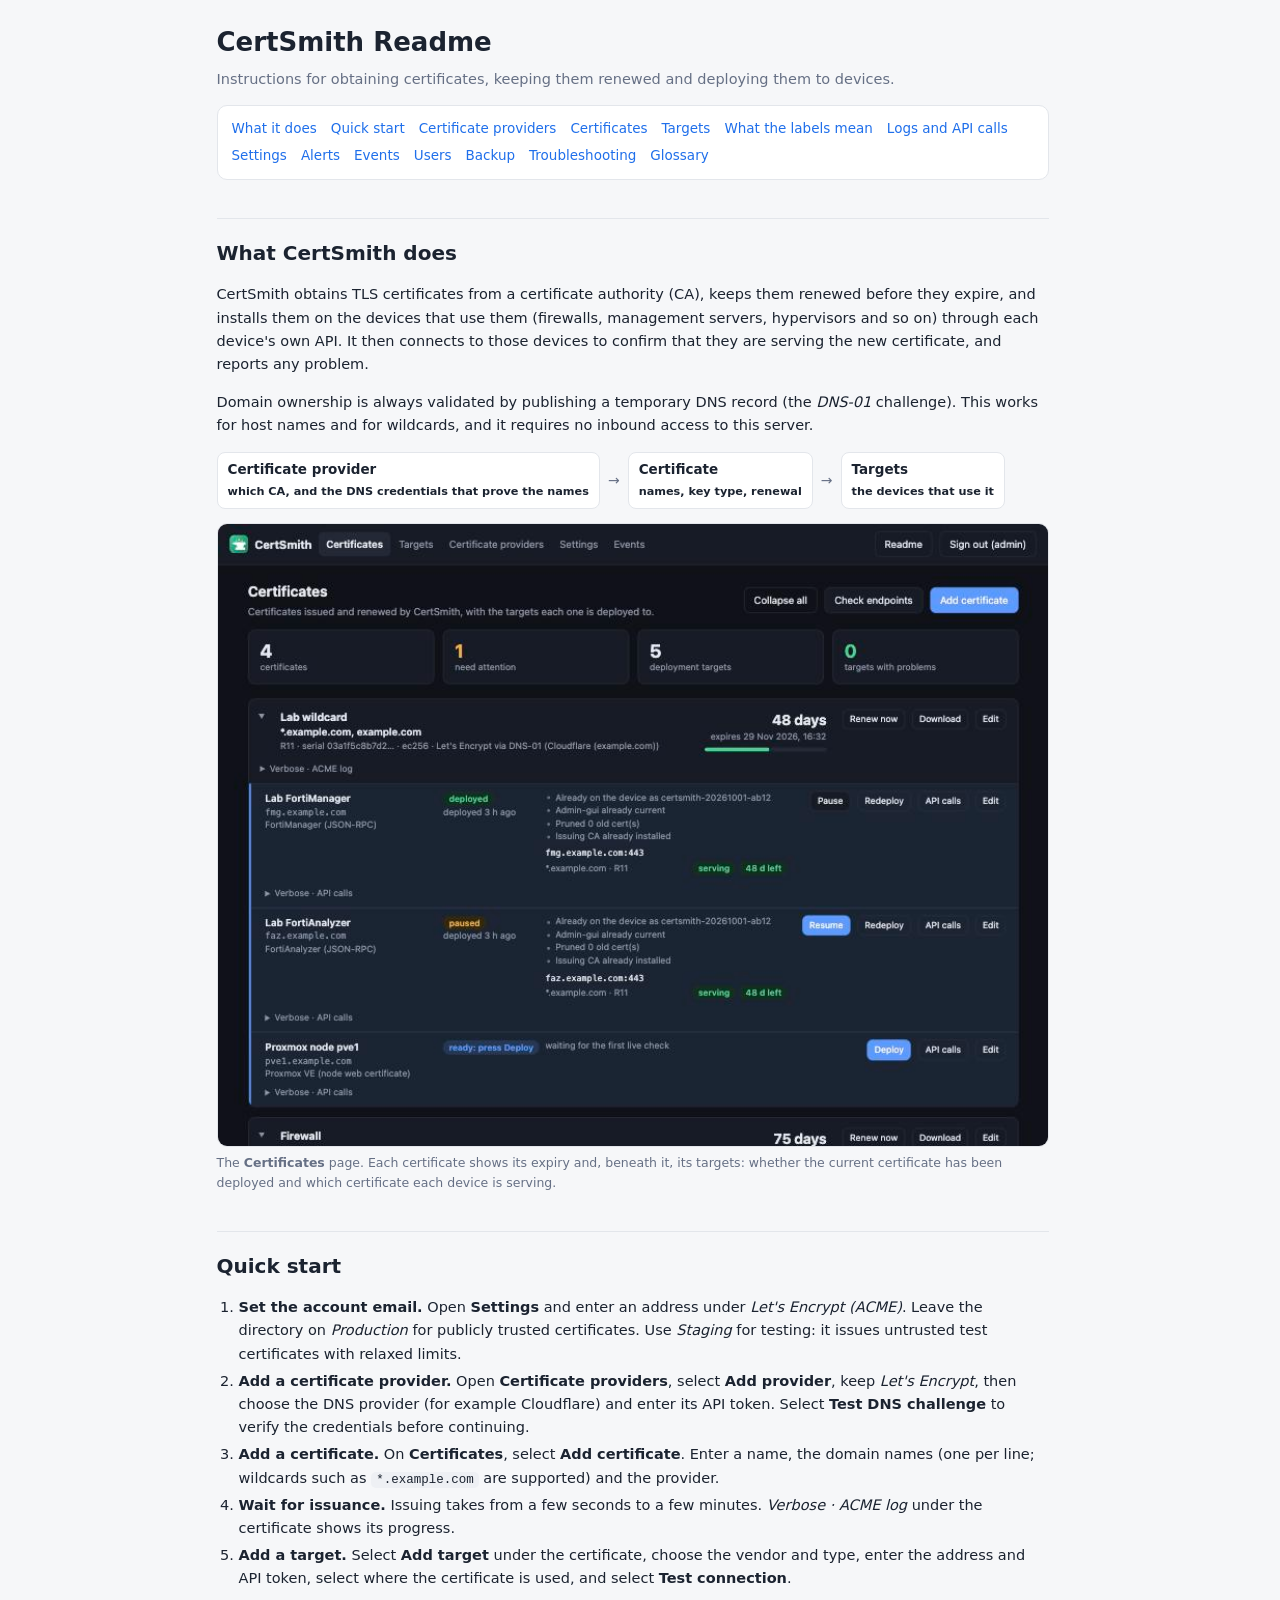
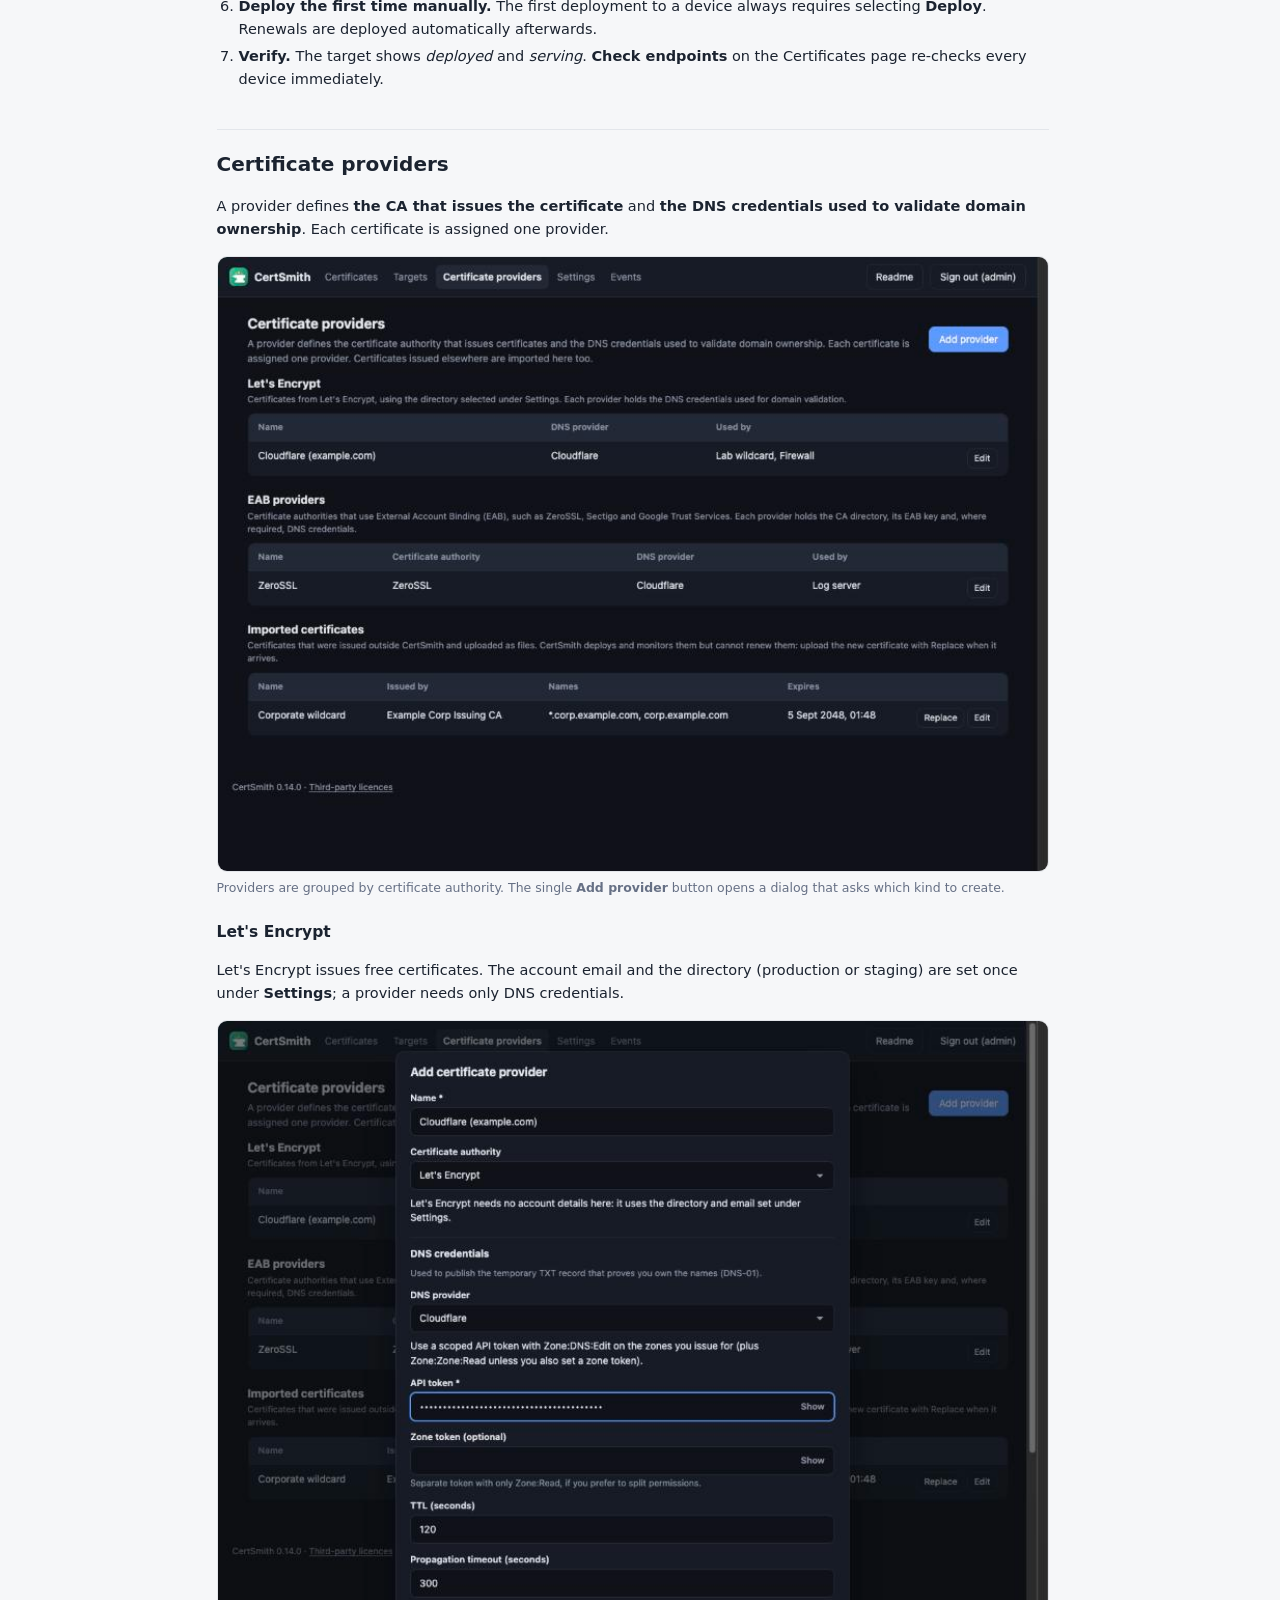
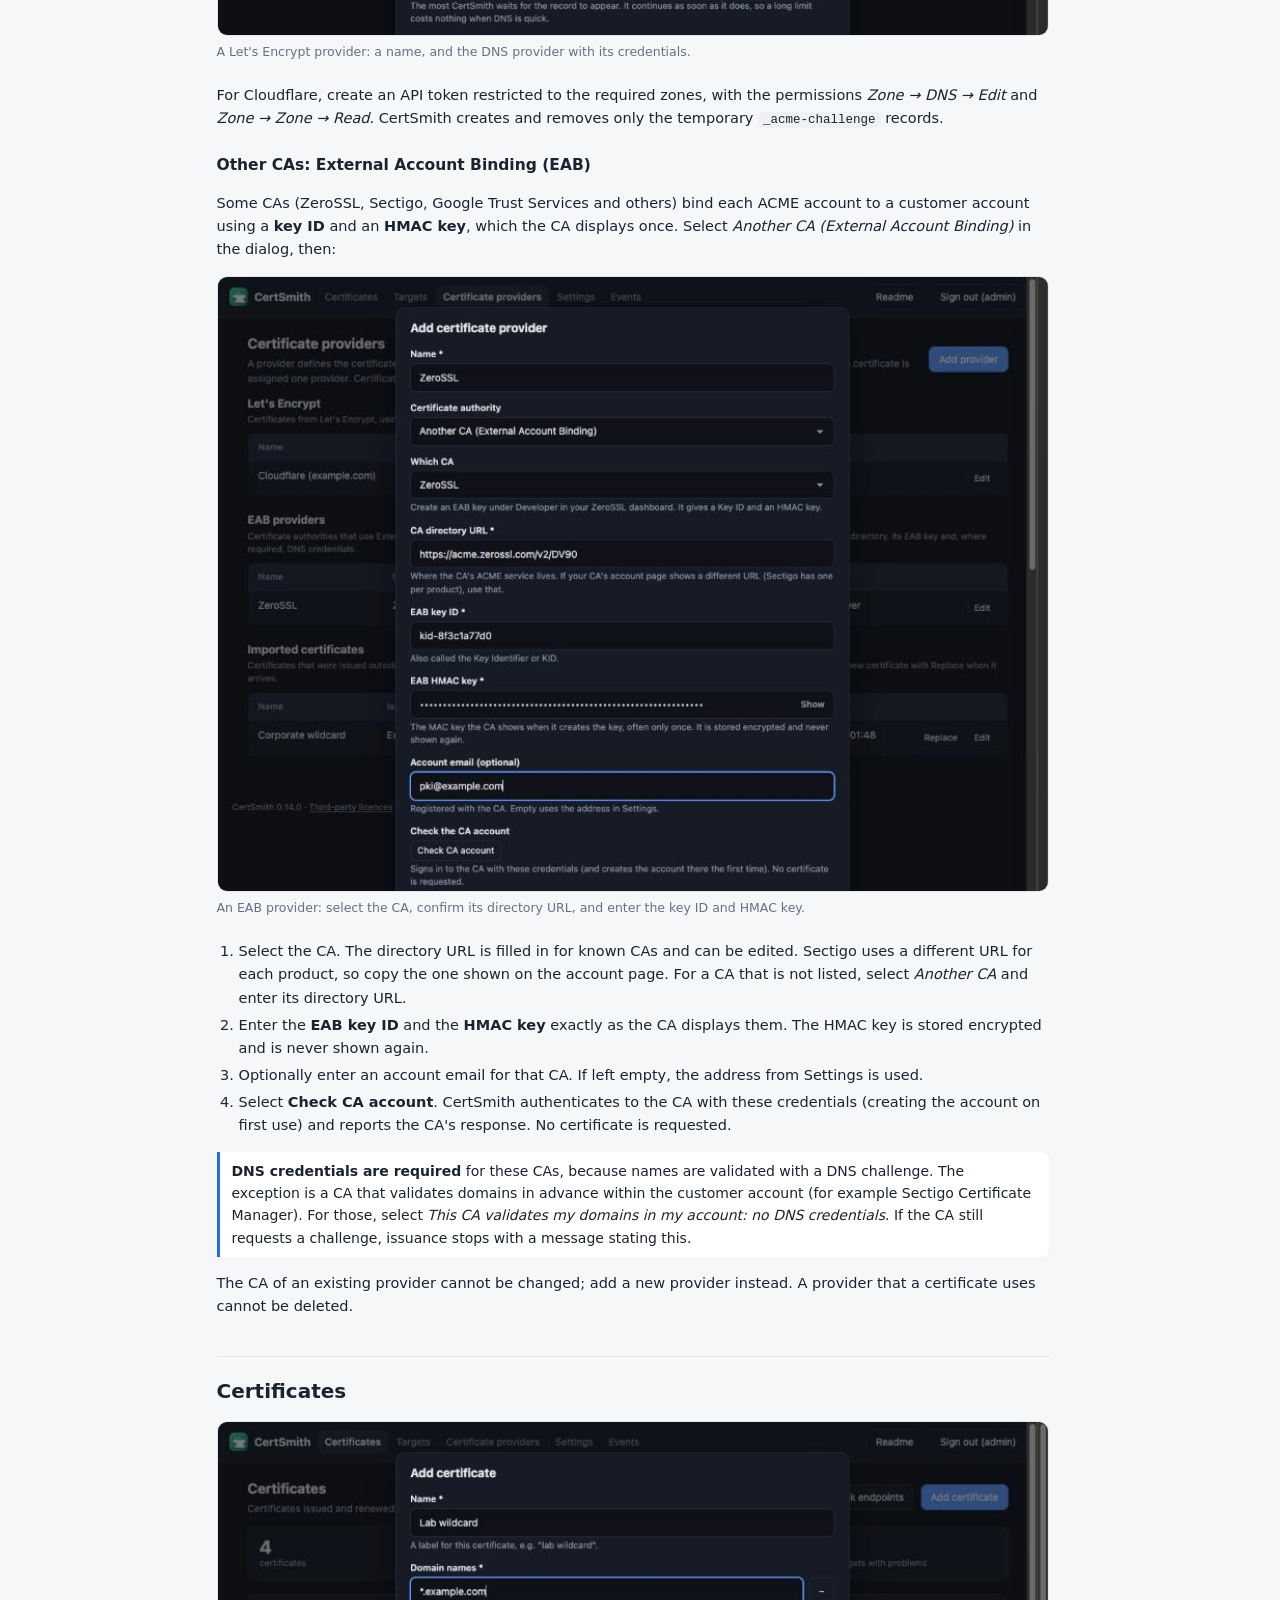
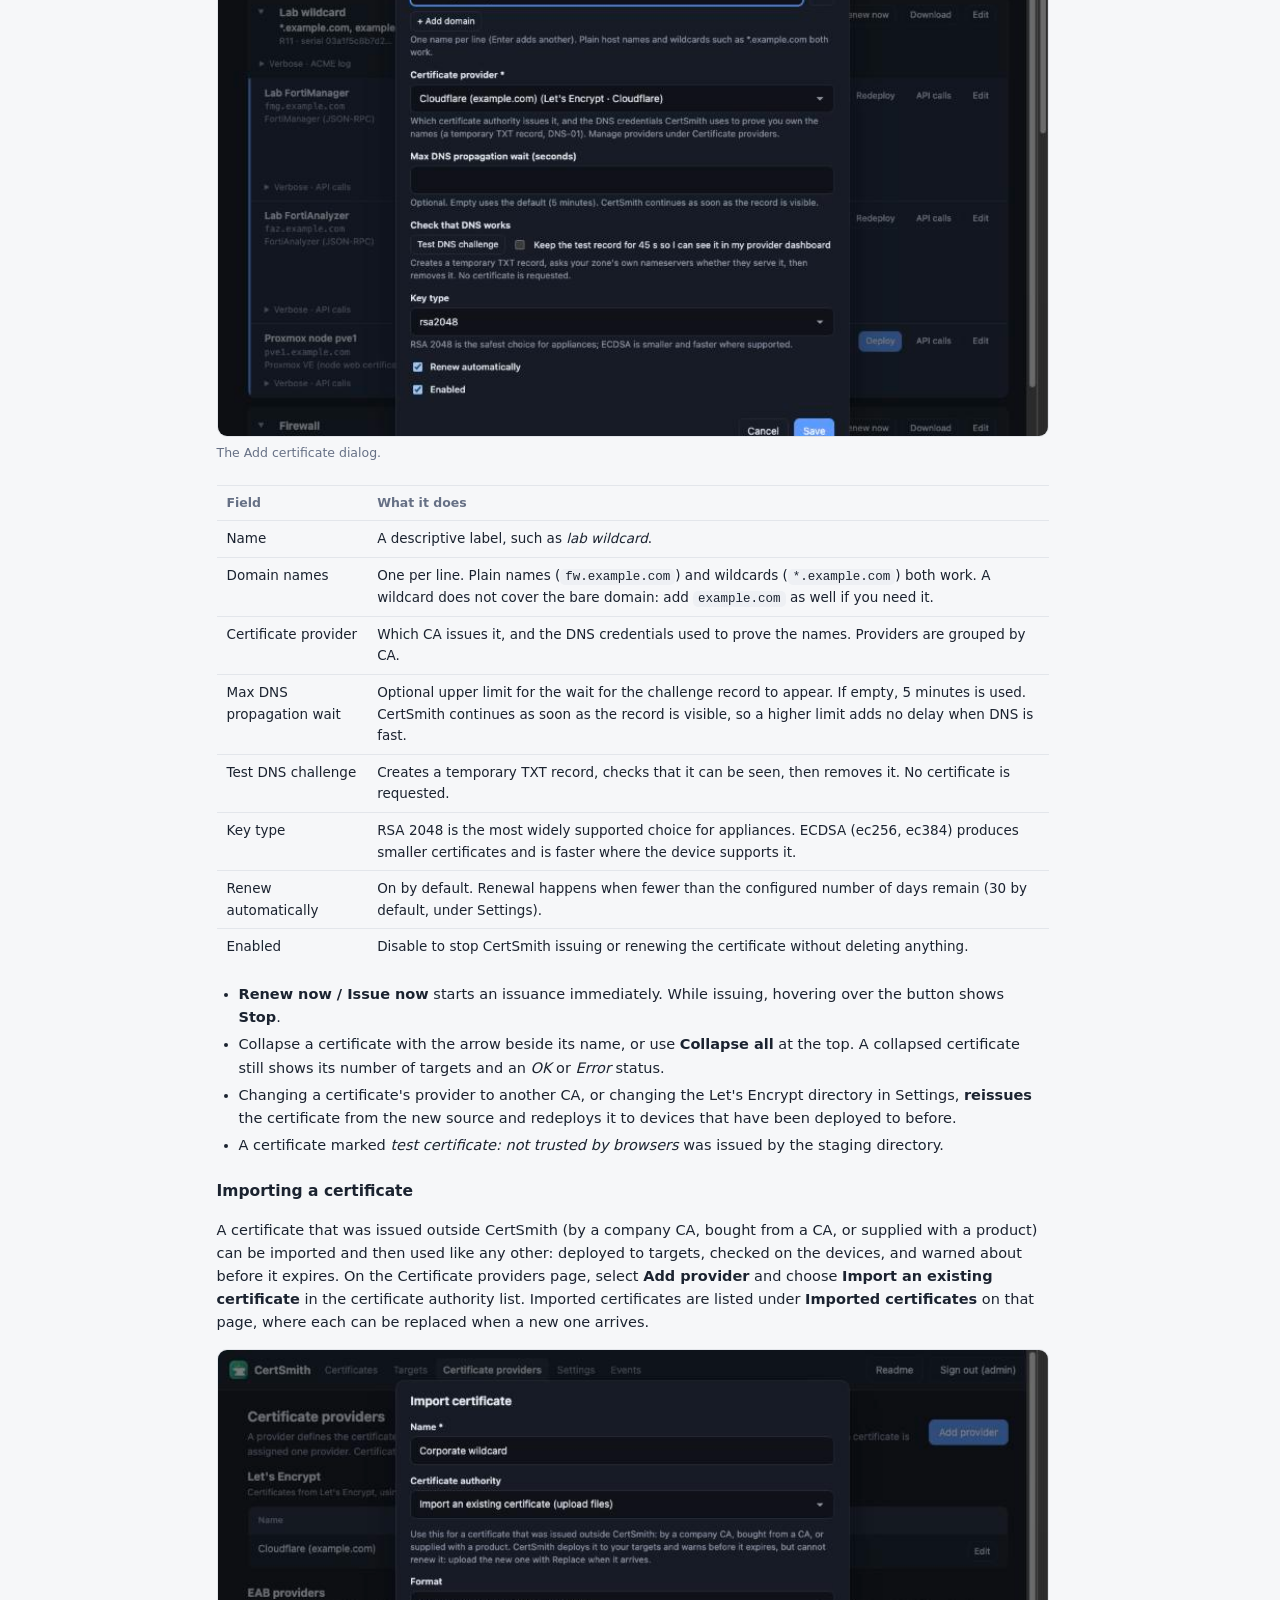
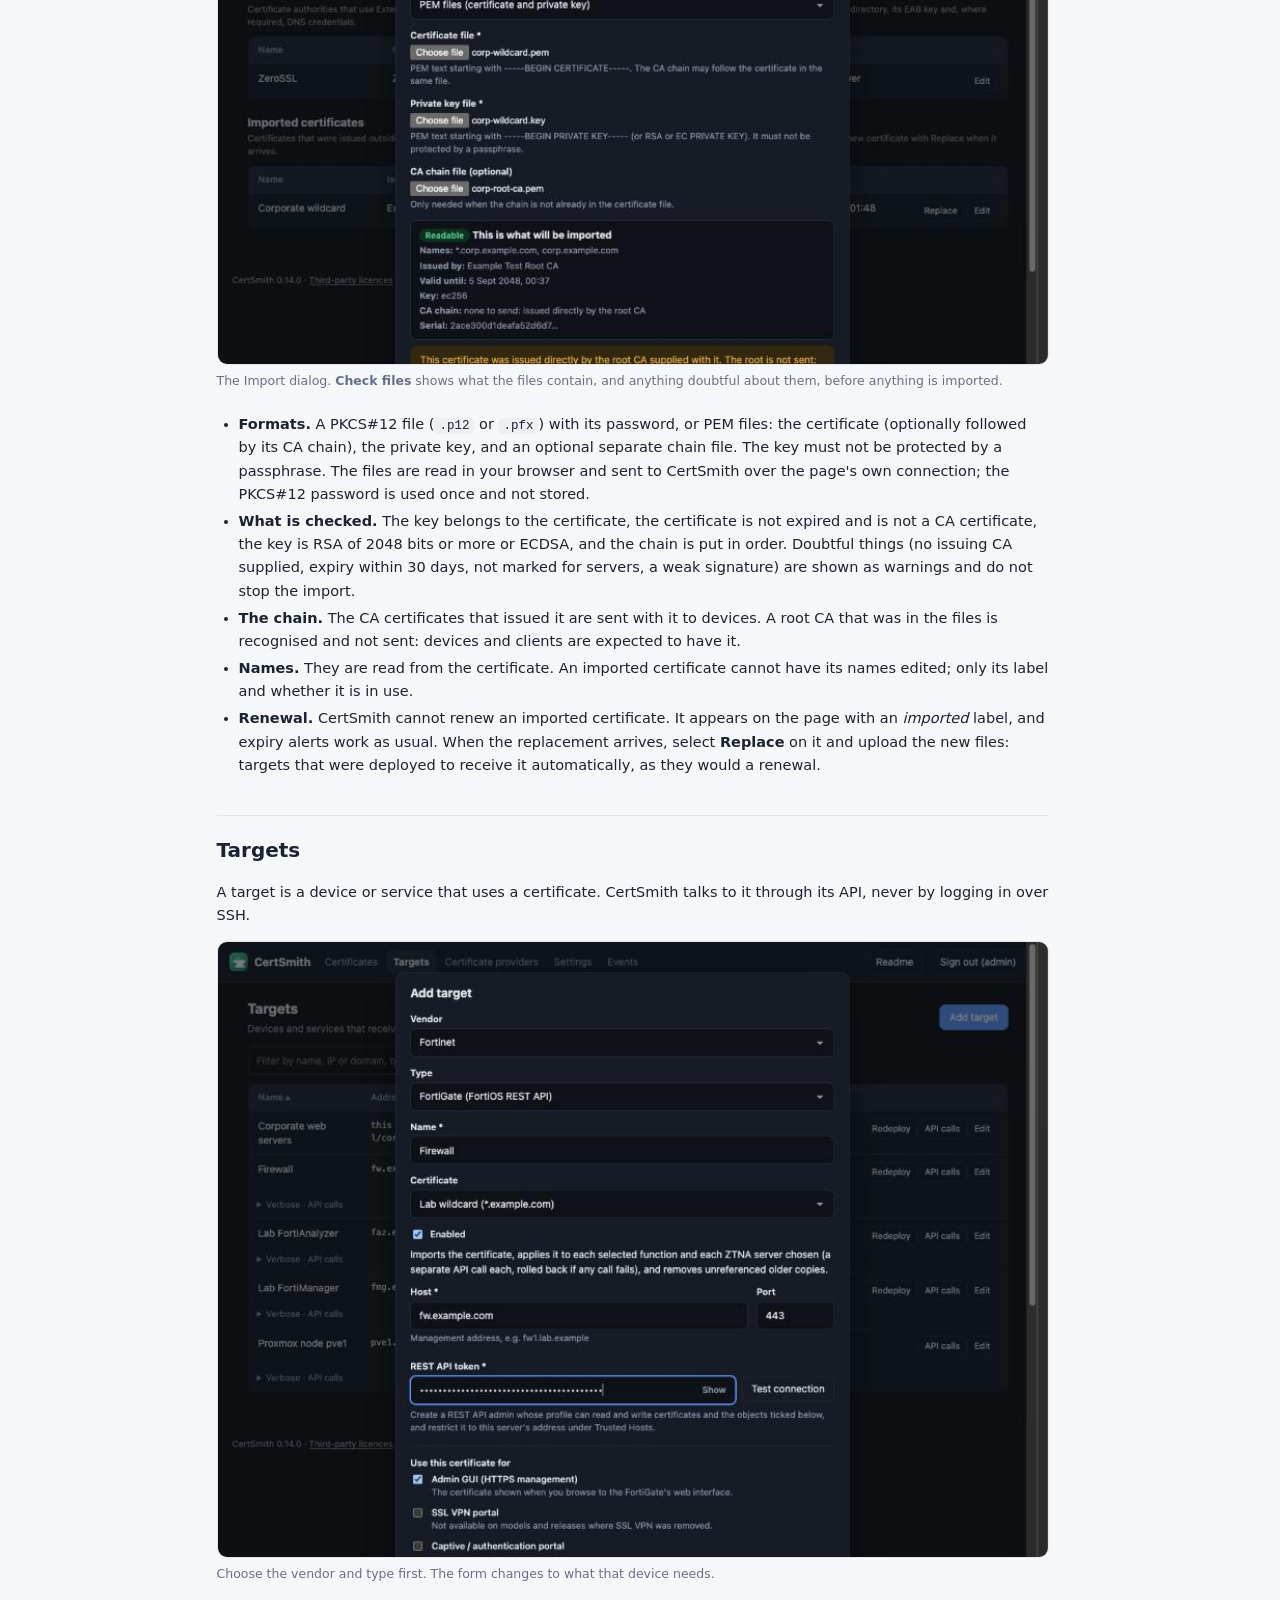
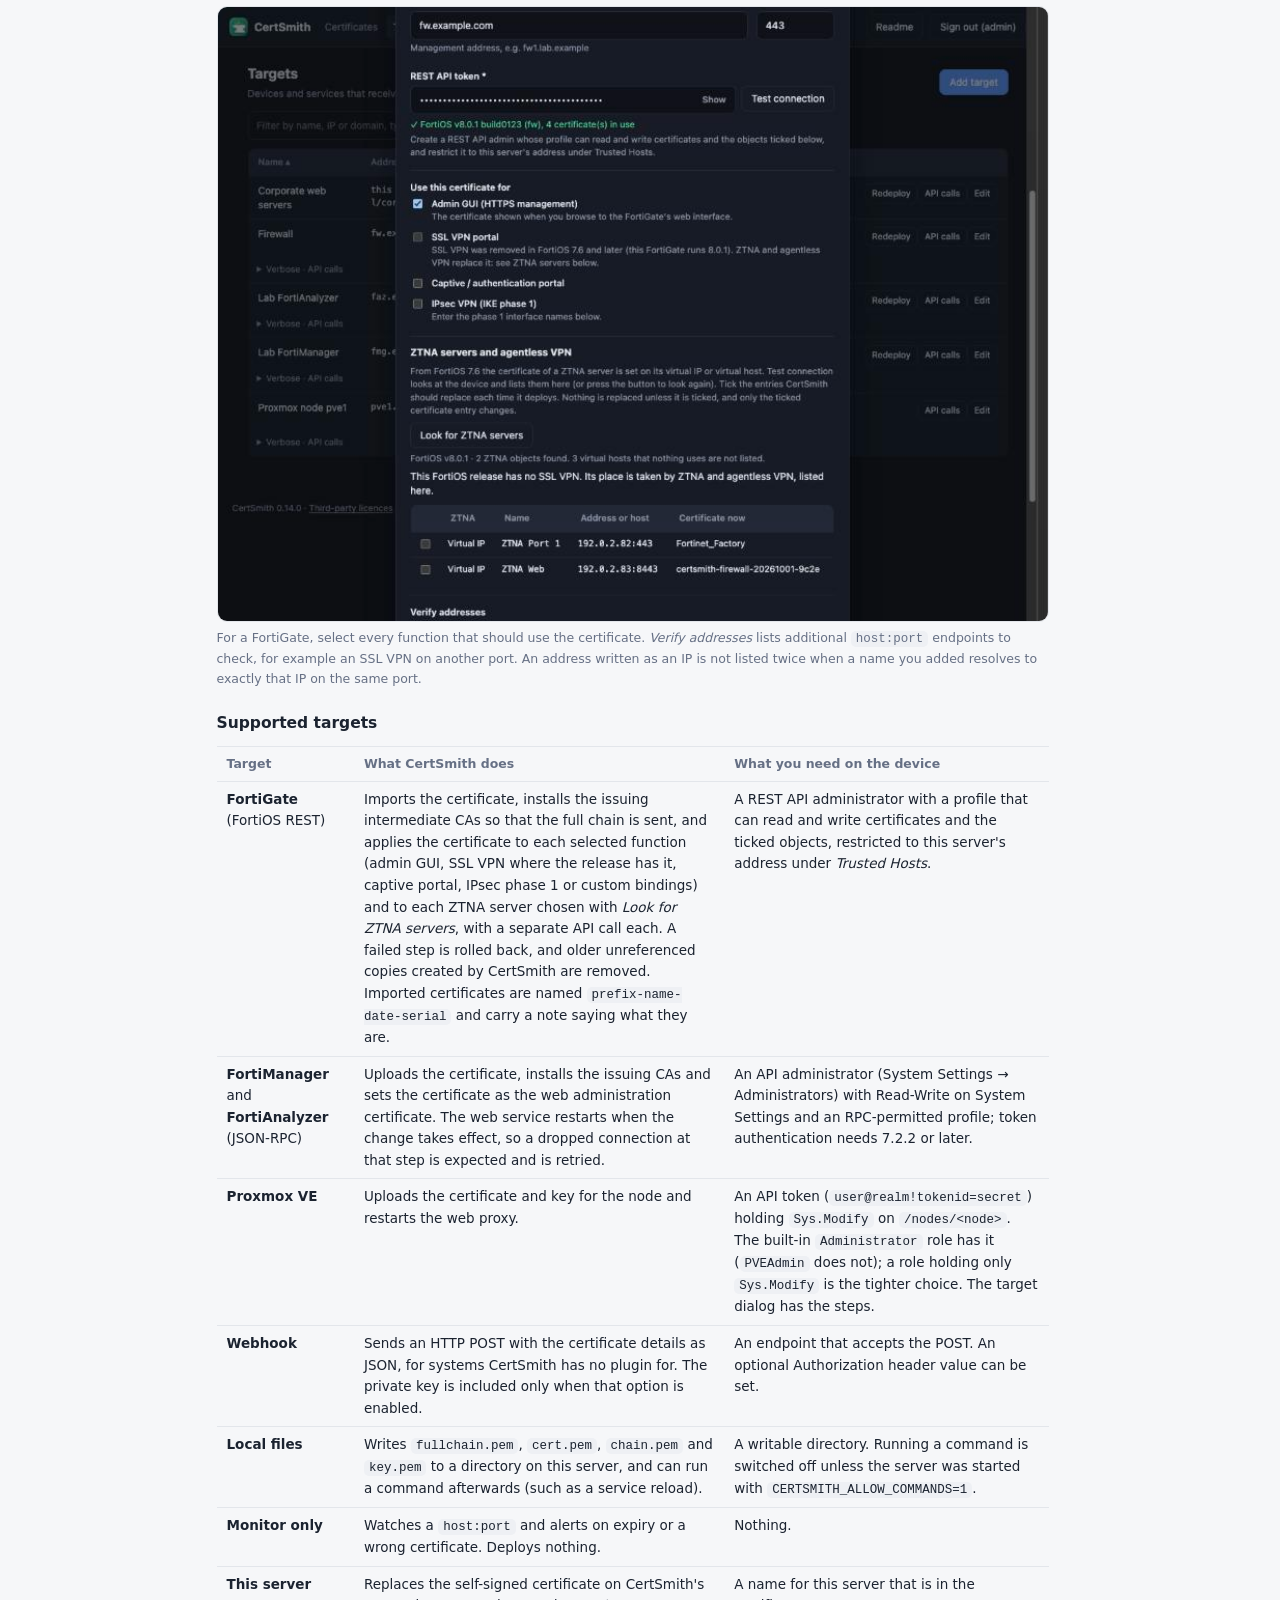
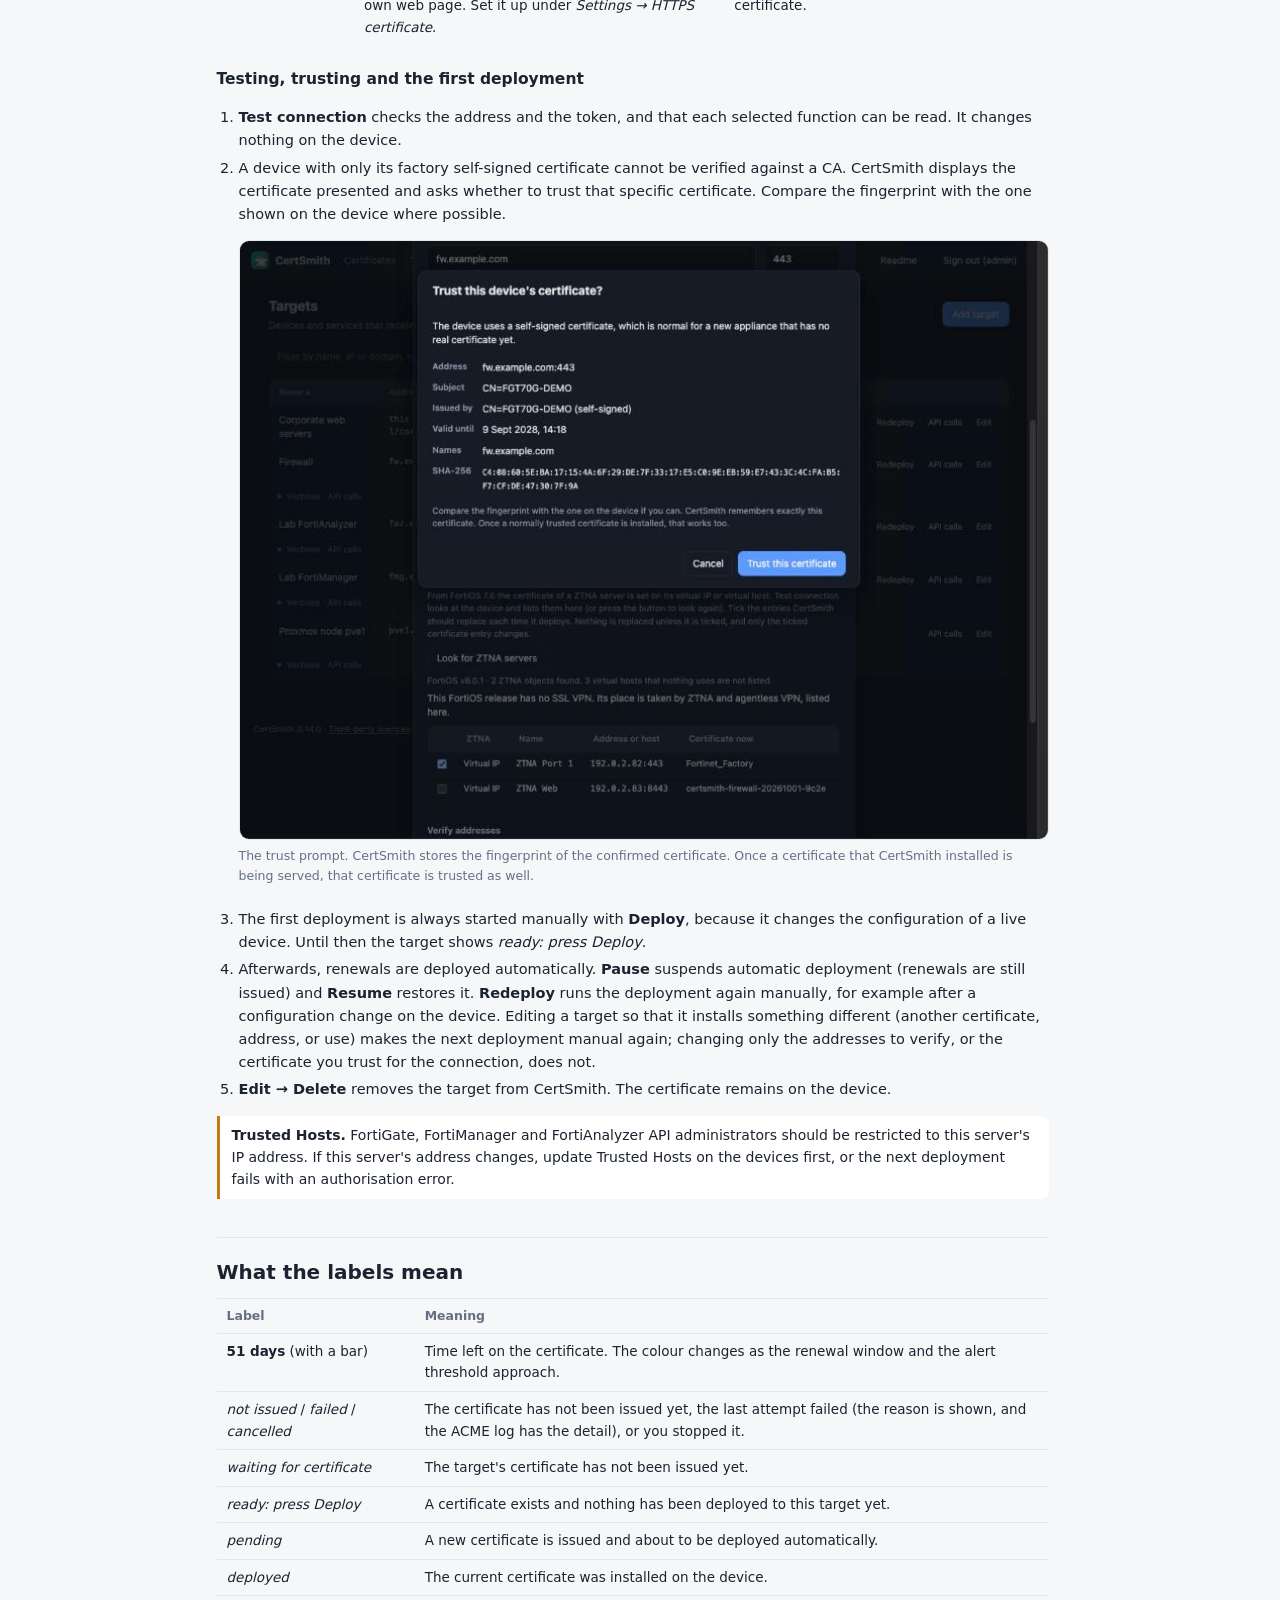
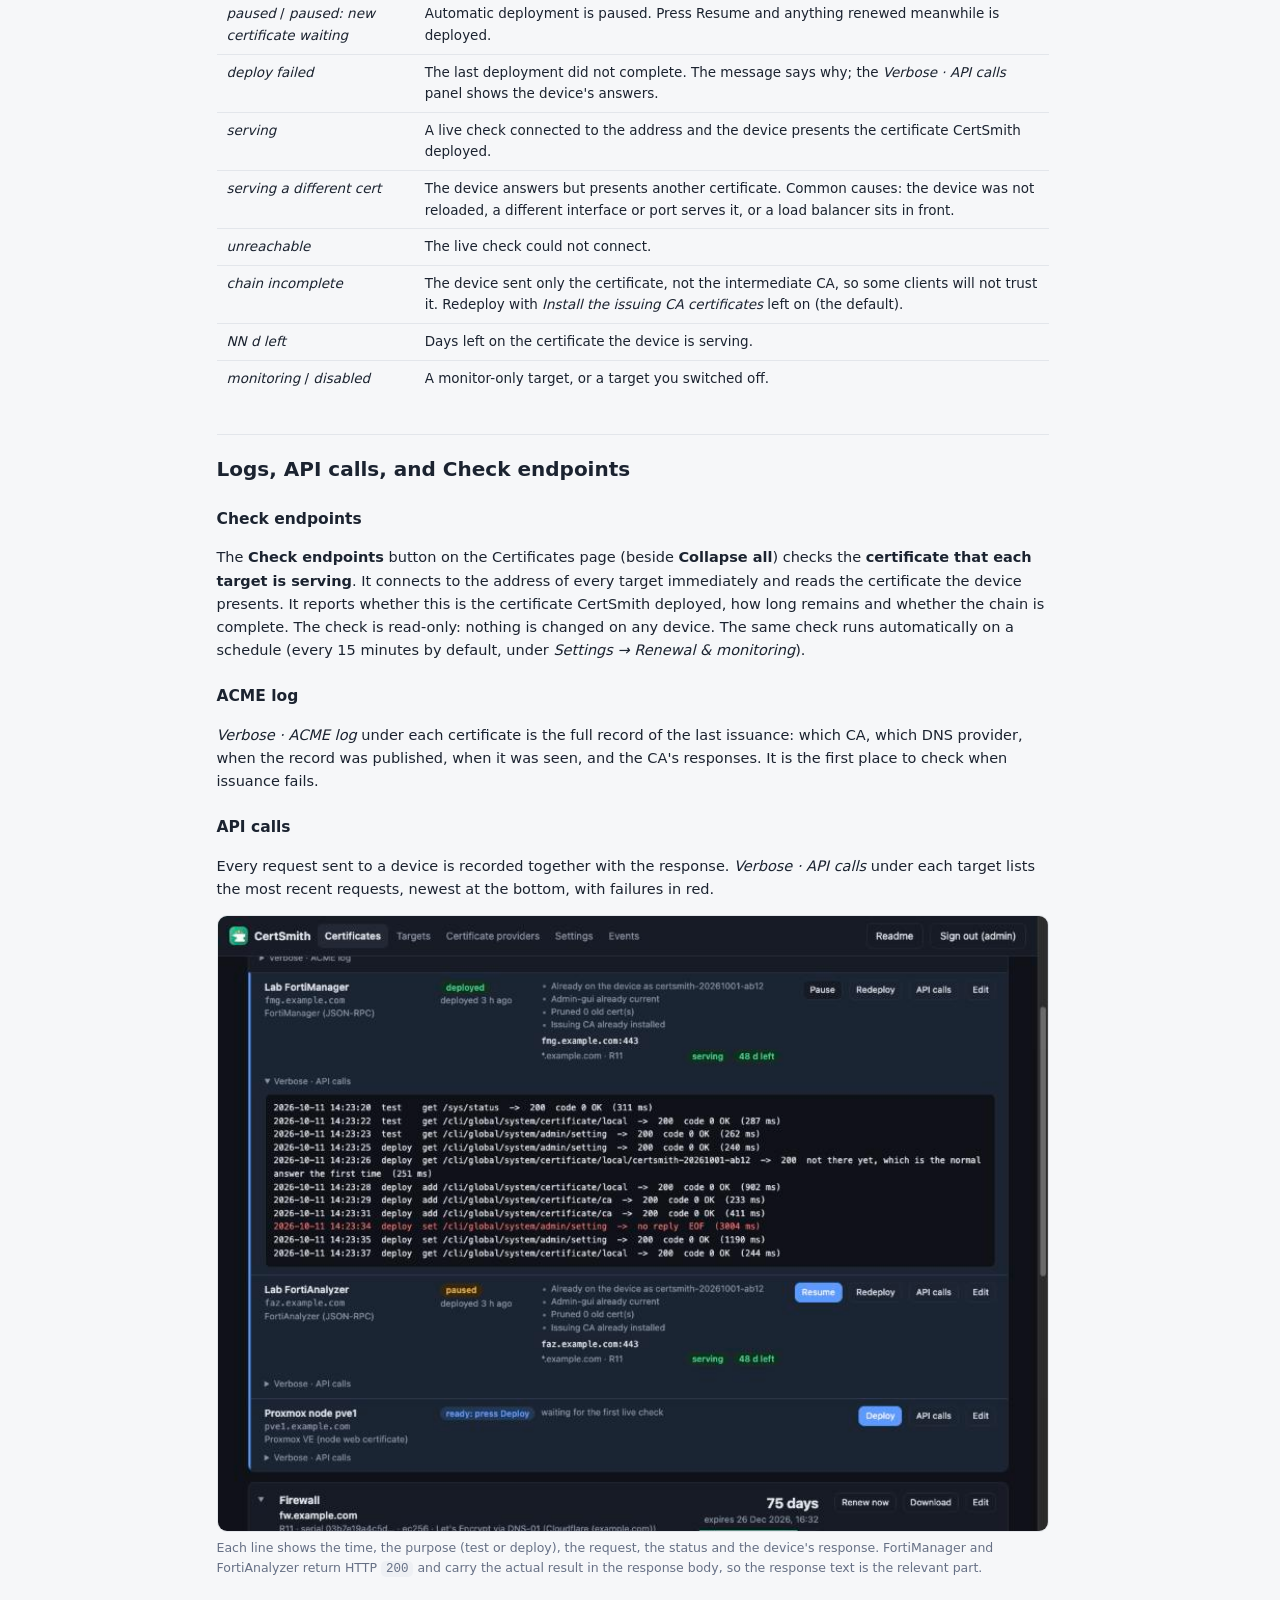
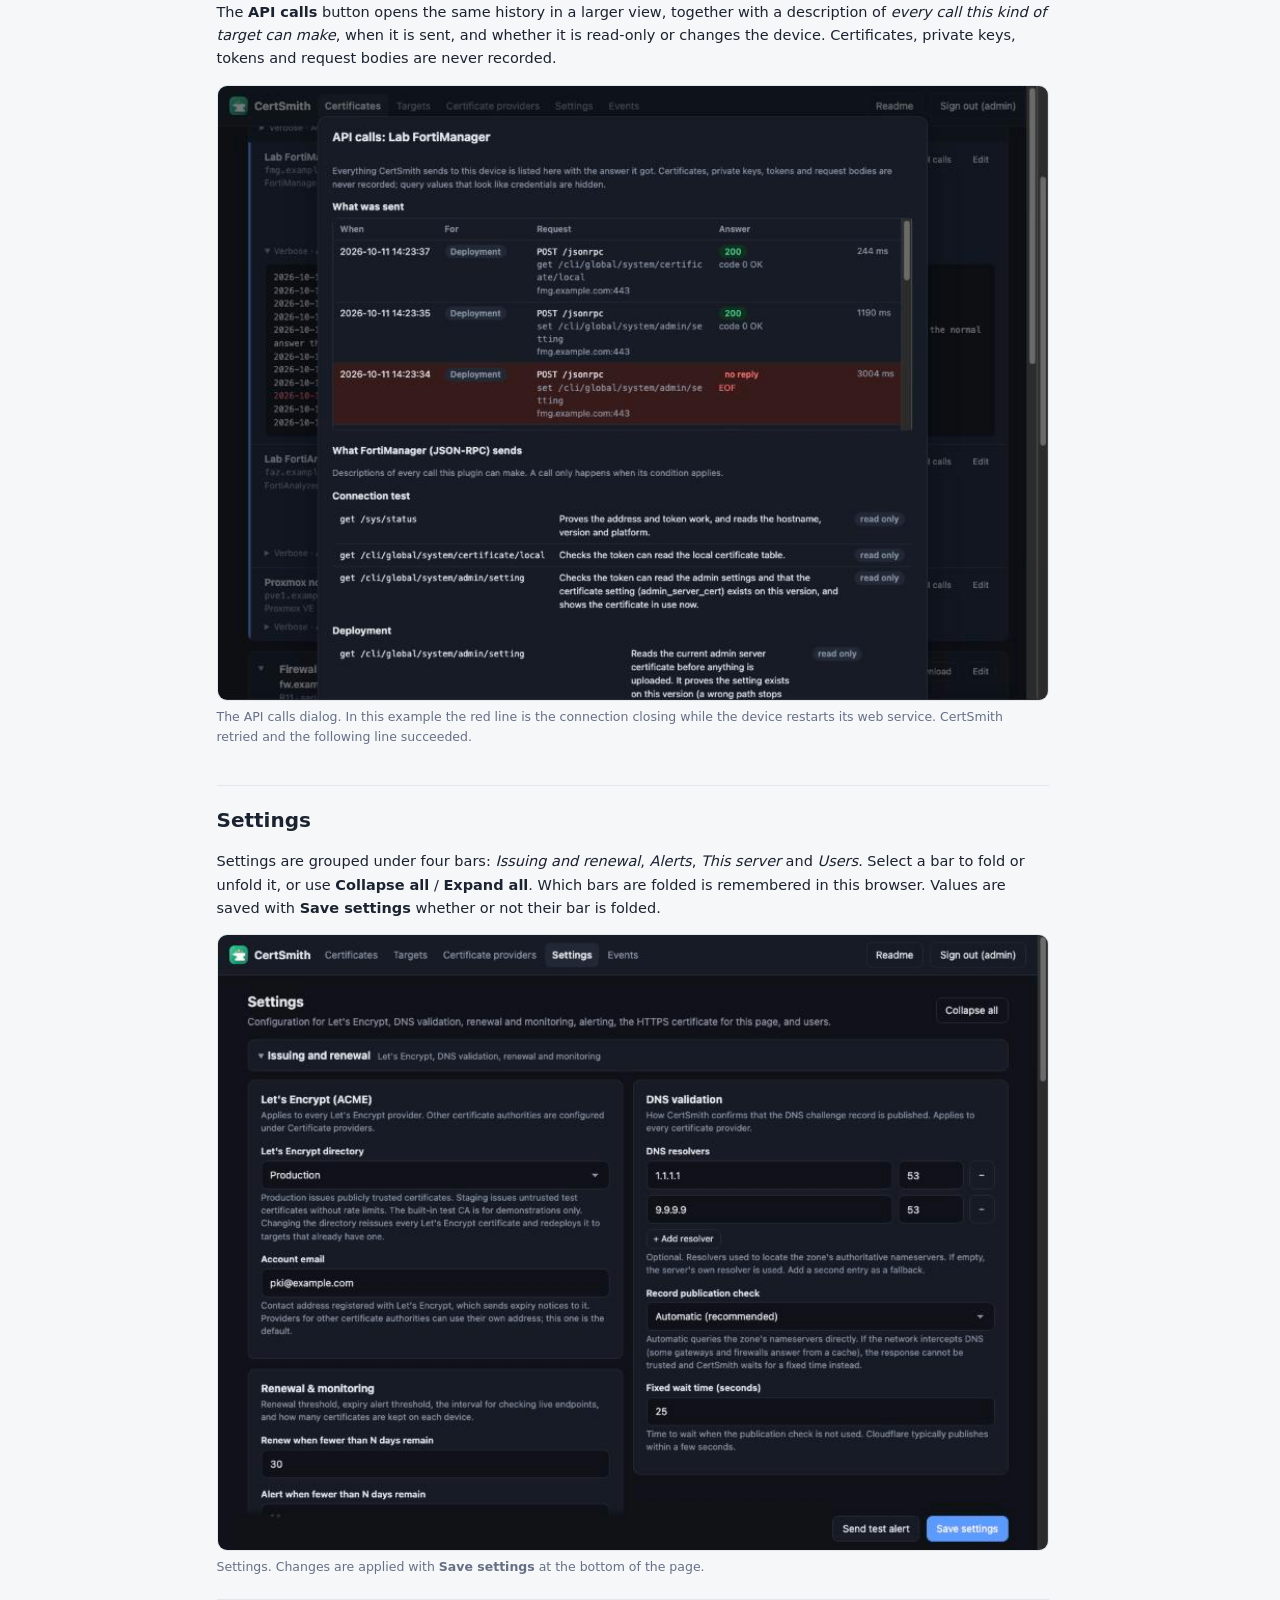
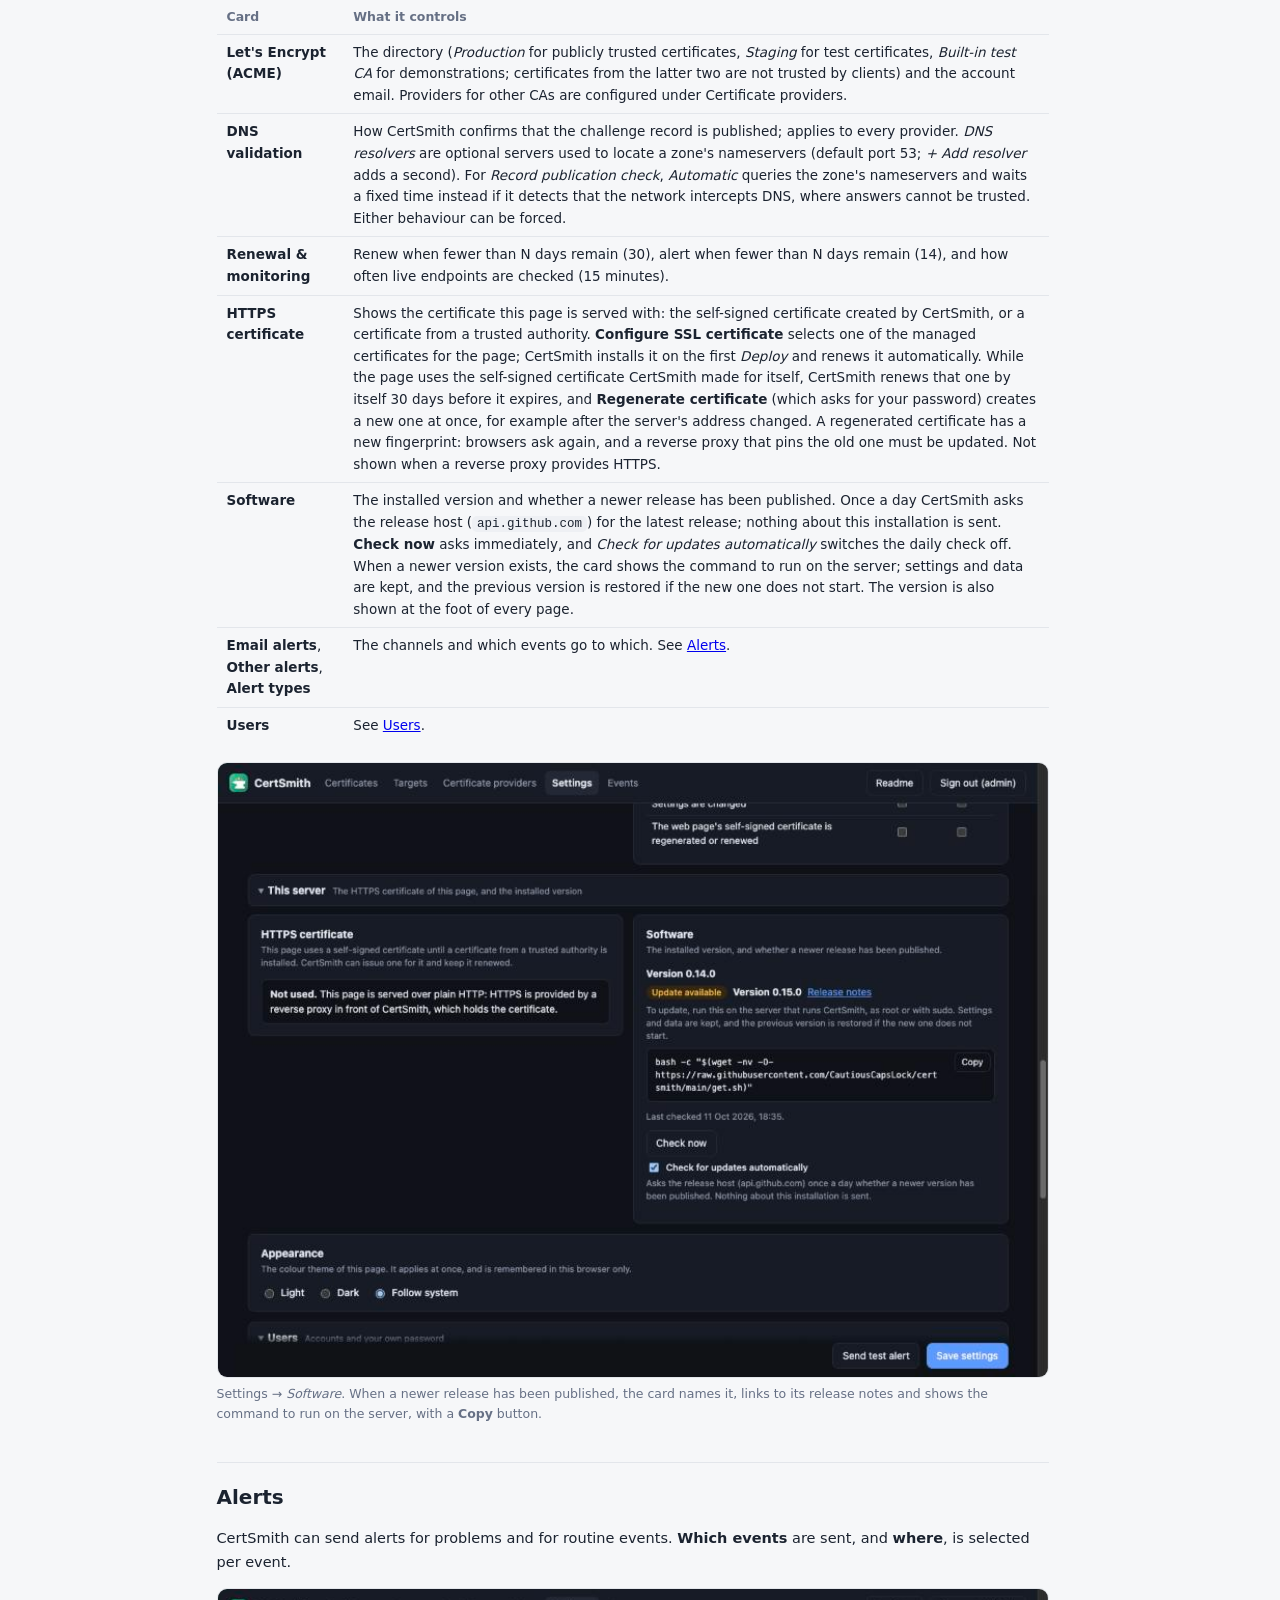
==== commit 4bee2994: "Copy button on the update command; README commands in code blocks The Software card's update command" ====
--- a/internal/web/static/help.html
+++ b/internal/web/static/help.html
@@ -218,7 +218,7 @@
 
 <figure>
   <img src="help/software.jpg" alt="Settings, Software card: installed version, an available update with its install command, and the automatic-check switch">
-  <figcaption>Settings &rarr; <em>Software</em>. When a newer release has been published, the card names it, links to its release notes and shows the command to run on the server.</figcaption>
+  <figcaption>Settings &rarr; <em>Software</em>. When a newer release has been published, the card names it, links to its release notes and shows the command to run on the server, with a <strong>Copy</strong> button.</figcaption>
 </figure>
 
 <h2 id="alerts">Alerts</h2>
@@ -260,7 +260,7 @@
 <ul>
   <li>All users listed under <strong>Settings &rarr; Users</strong> can sign in and have full administrative access. There are no roles.</li>
   <li><strong>Add user</strong> asks for a username and the new user's password twice. <strong>Reset password</strong> asks for the new password twice. Both, and <strong>Delete</strong>, also ask for <em>your own</em> password to confirm, so that a signed-in browser alone cannot create, change or remove accounts.</li>
-  <li>Change the signed-in user's password in the <em>Your password</em> section of the same card. Doing so ends the user's other sessions.</li>
+  <li>Change the signed-in user's password in the <em>Your password</em> section of the same card. Doing so ends the user's other sessions. <strong>Sign out</strong> ends all of that user's sessions, in every browser, not only the one you are using.</li>
   <li>After 8 failed sign-ins within 10 minutes from one address, or for one user, further sign-ins are refused until the failures age out (at most 10 minutes). It is a temporary lock held in memory: it is not a permanent ban and a restart clears it. Without a trusted proxy configured, every connection through a reverse proxy counts as the proxy's address, so failures from anyone lock sign-in for everyone for that time. Every sign-in, successful, failed or refused (once per lockout), is recorded in the <a href="#events">audit log</a>.</li>
   <li>Scripts can call the API with HTTP Basic authentication using any user.</li>
 </ul>
--- a/internal/web/static/style.css
+++ b/internal/web/static/style.css
@@ -64,6 +64,9 @@
 .meta { color: var(--muted); font-size: 12.5px; }
 .mono { font-family: var(--mono); font-size: 12px; }
 .expiry { min-width: 170px; text-align: right; }
+/* the buttons of a certificate get a slot of one width, right-aligned, so the expiry beside it starts at the
+   same place on every card (Replace is narrower than Renew now, and Issuing... differs again) */
+.card > .head > .row { flex: none; justify-content: flex-end; min-width: 236px; }
 .bar { height: 6px; background: var(--idle-bg); border-radius: 4px; margin-top: 6px; overflow: hidden; }
 .bar > i { display: block; height: 100%; border-radius: 4px; background: var(--ok); }
 .bar.warn > i { background: var(--warn); } .bar.bad > i { background: var(--bad); }
@@ -156,6 +159,7 @@
 @media (max-width: 760px) {
   .trow { grid-template-columns: 1fr; gap: 6px; }
   .card > .head { flex-direction: column; }
+  .card > .head > .row { min-width: 0; justify-content: flex-start; }
   .expiry { text-align: left; }
   main { padding: 16px 14px 50px; }
 }
@@ -177,6 +181,10 @@
 /* Settings > Software */
 .swline { display: flex; flex-wrap: wrap; align-items: center; gap: 8px; margin: 2px 0 6px; }
 .swline a { color: var(--accent); }
+/* a command with its Copy button at the top right; the text leaves room for the button */
+.cmdwrap { position: relative; margin: 8px 0 12px; }
+.cmdwrap pre.cmd { margin: 0; padding-right: 76px; }
+.cmdwrap .copybtn { position: absolute; top: 6px; right: 6px; }
 pre.cmd { margin: 8px 0 12px; padding: 10px 12px; border: 1px solid var(--line); border-radius: 8px; background: var(--bg); font: 12px/1.5 var(--mono); white-space: pre-wrap; overflow-wrap: anywhere; user-select: all; }
 
 .authwrap { min-height: 70vh; display: flex; align-items: center; justify-content: center; }
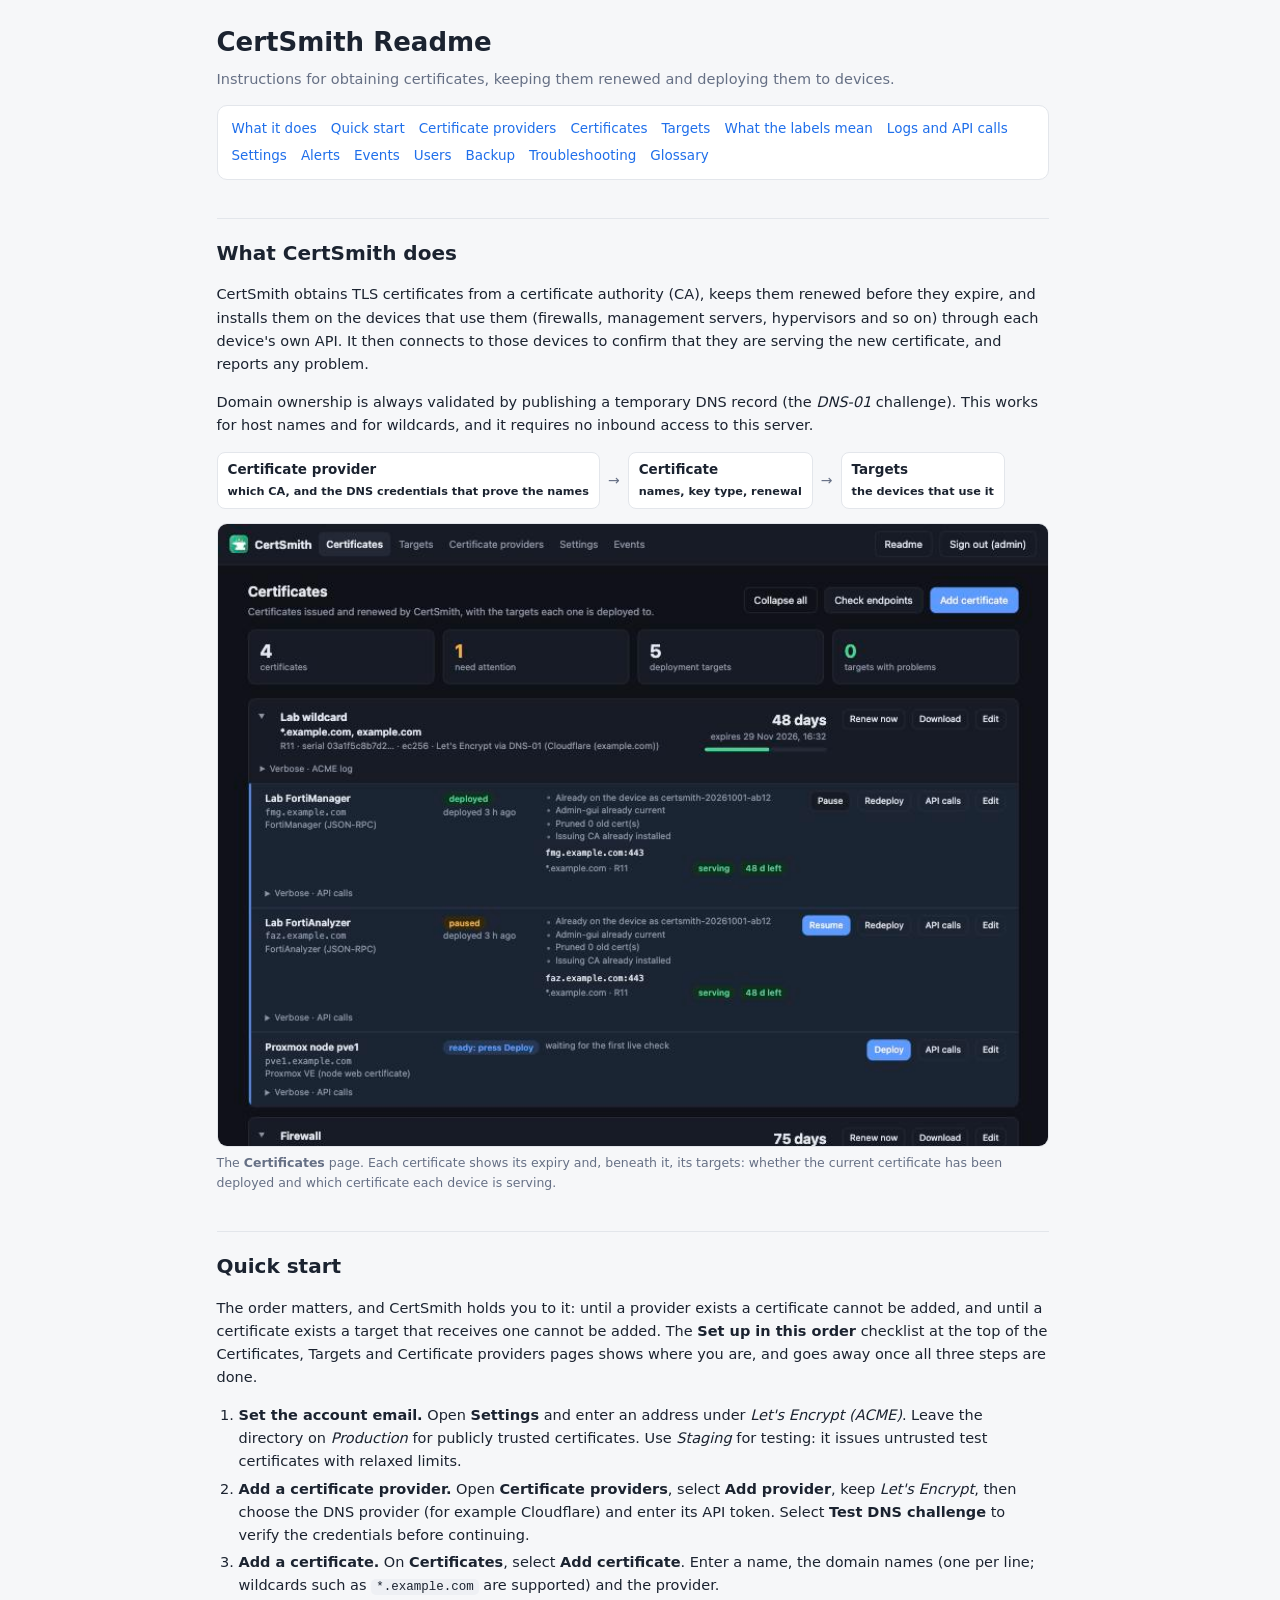
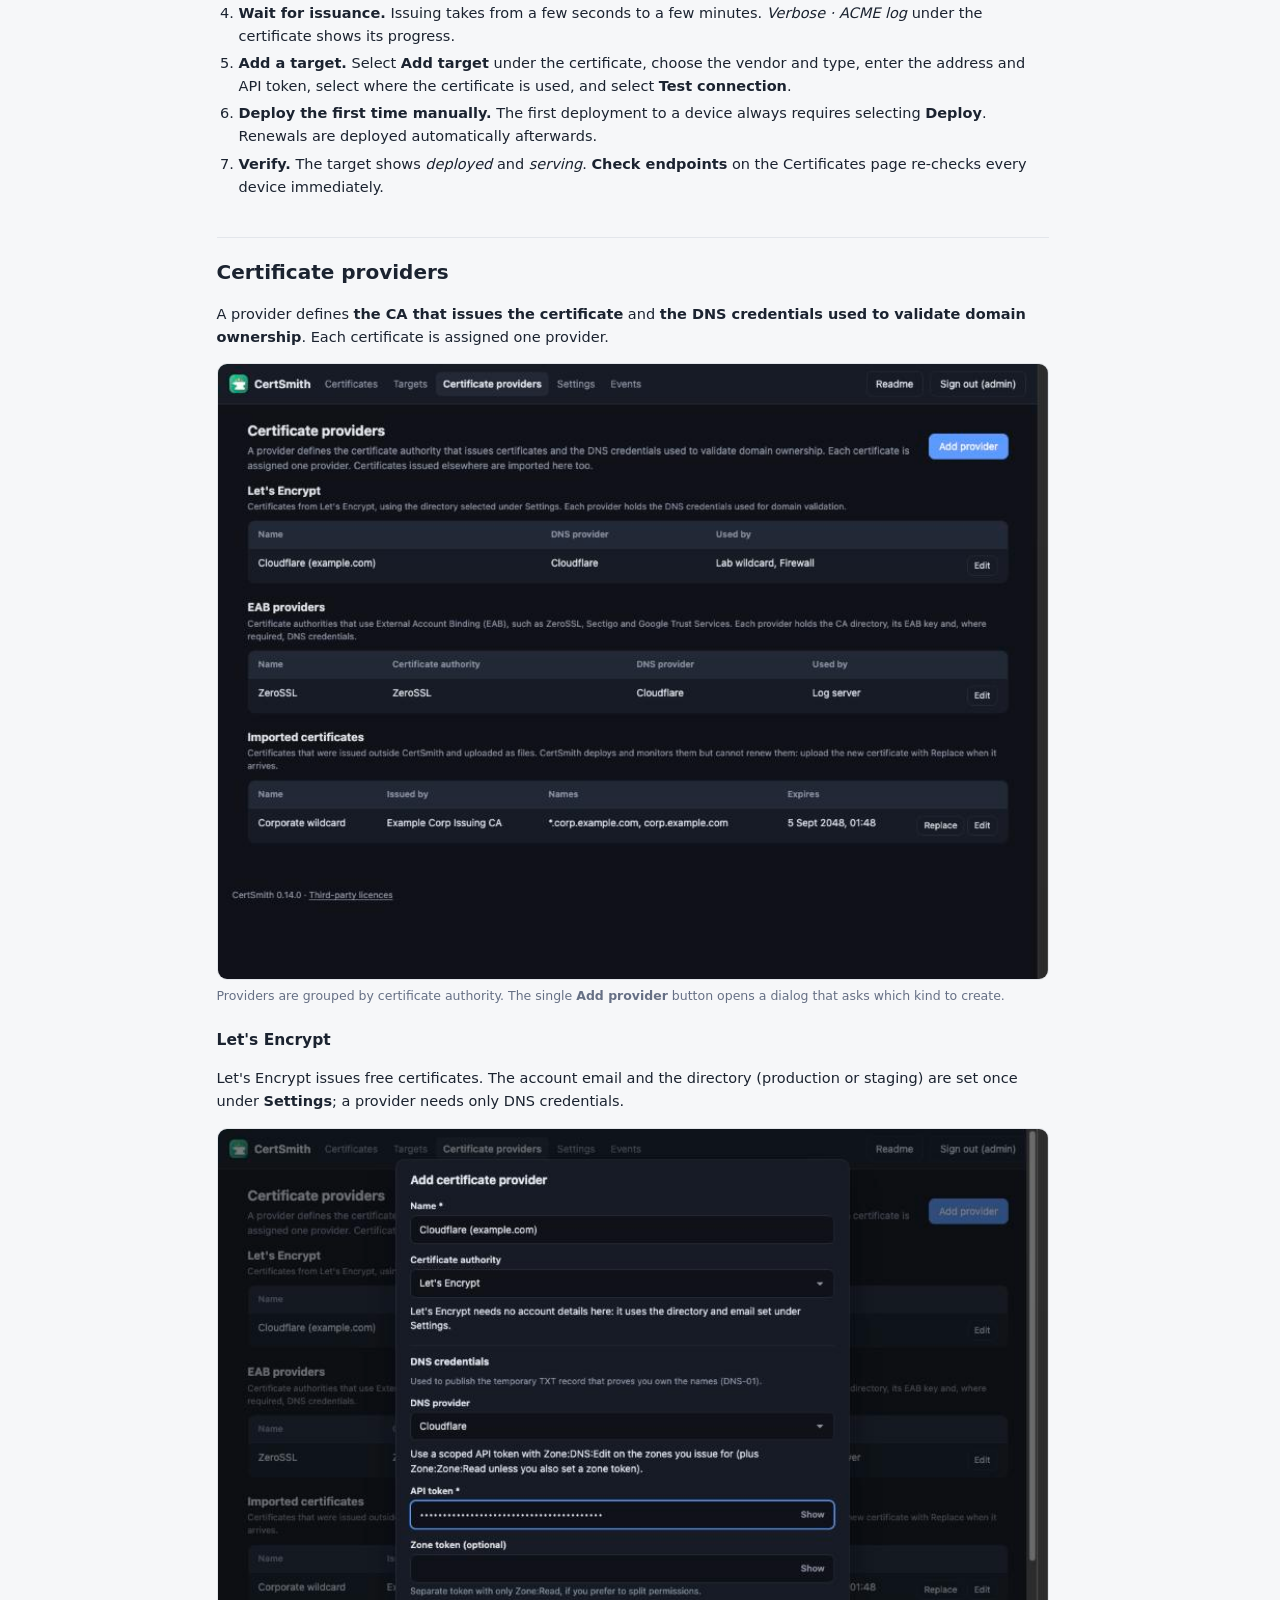
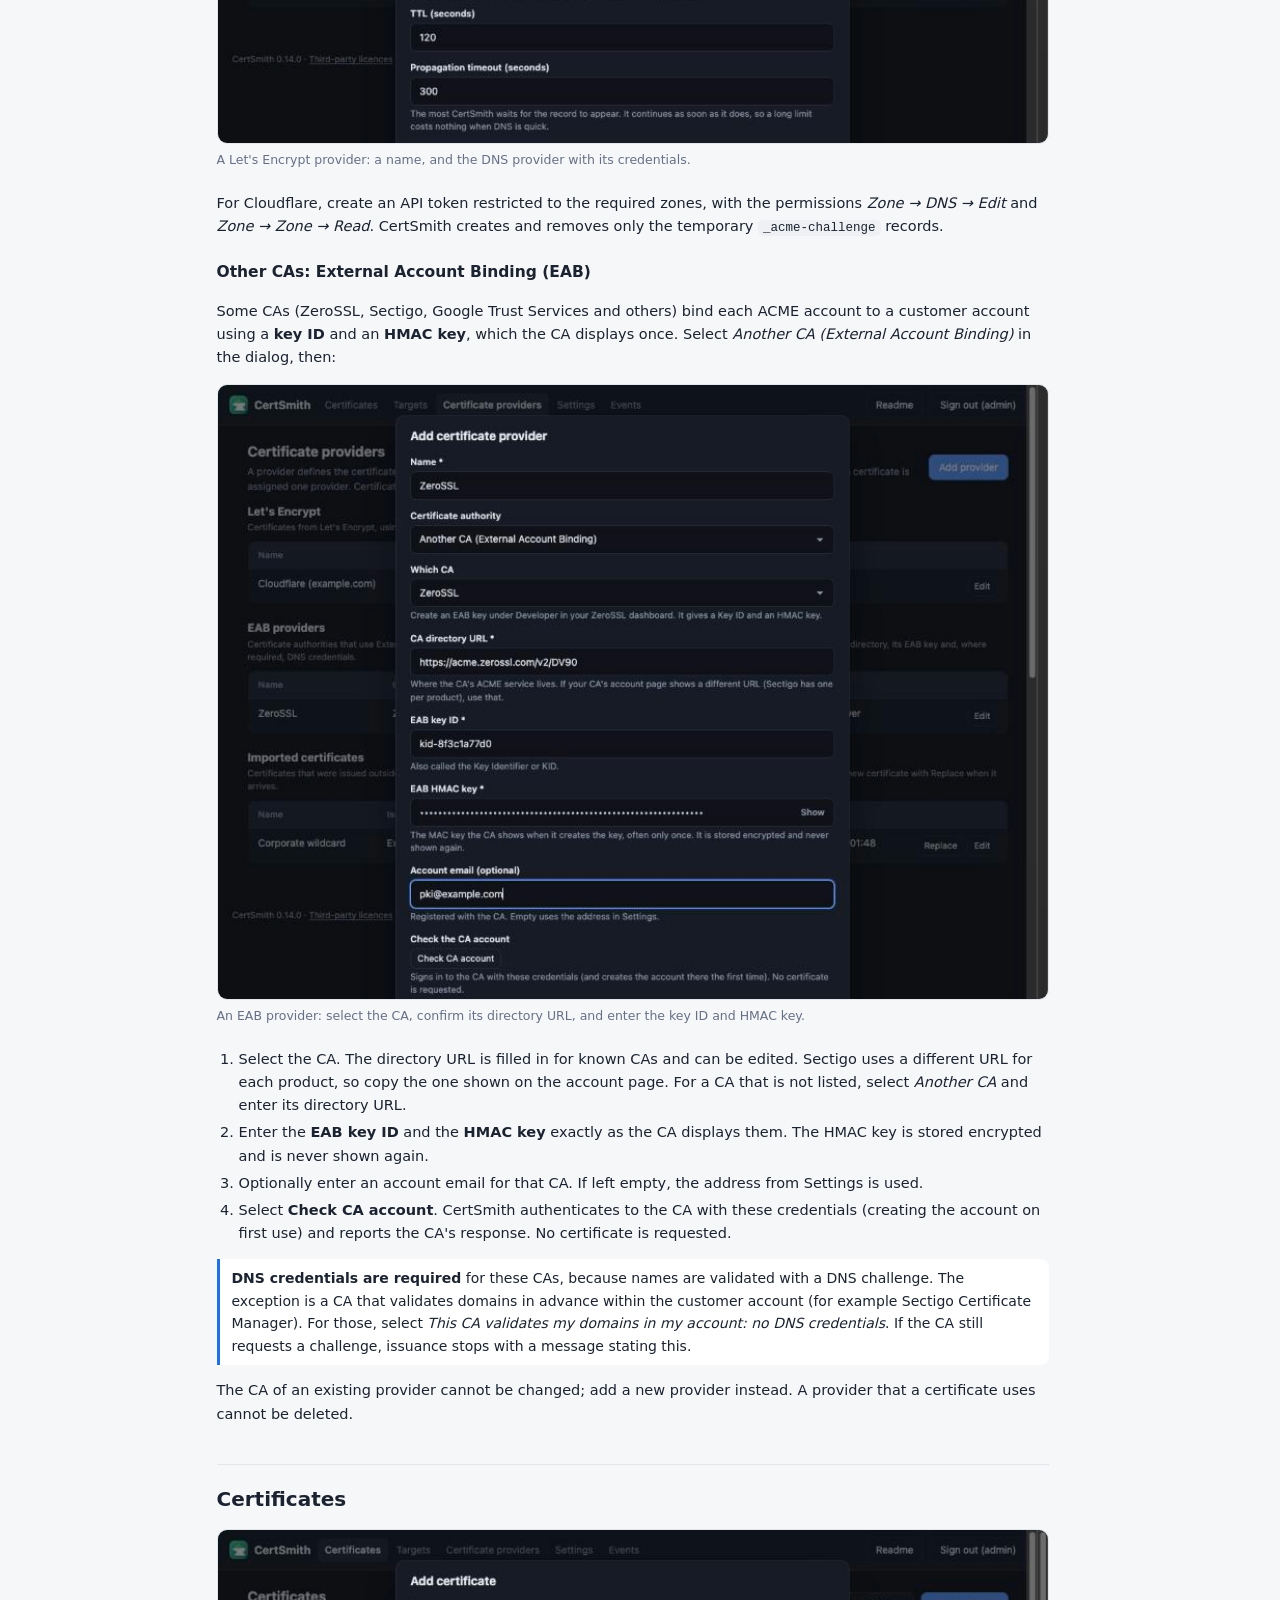
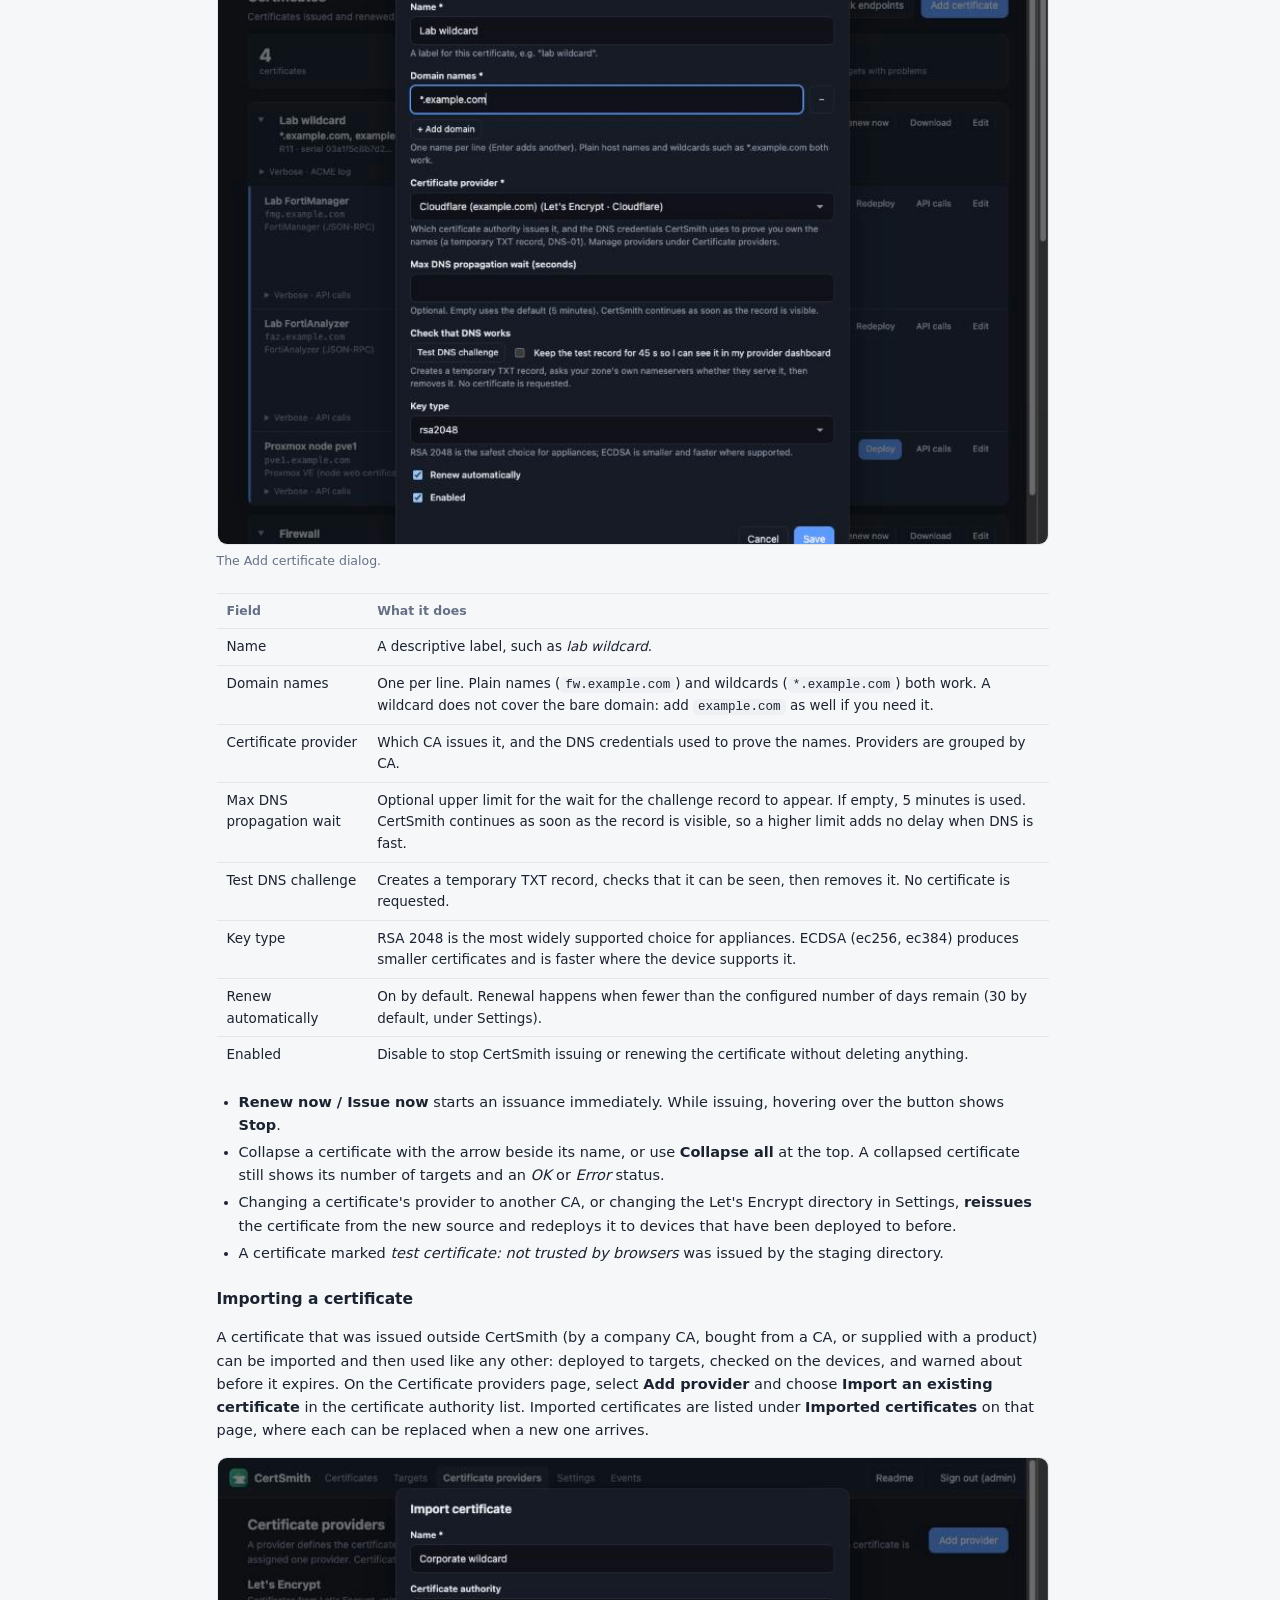
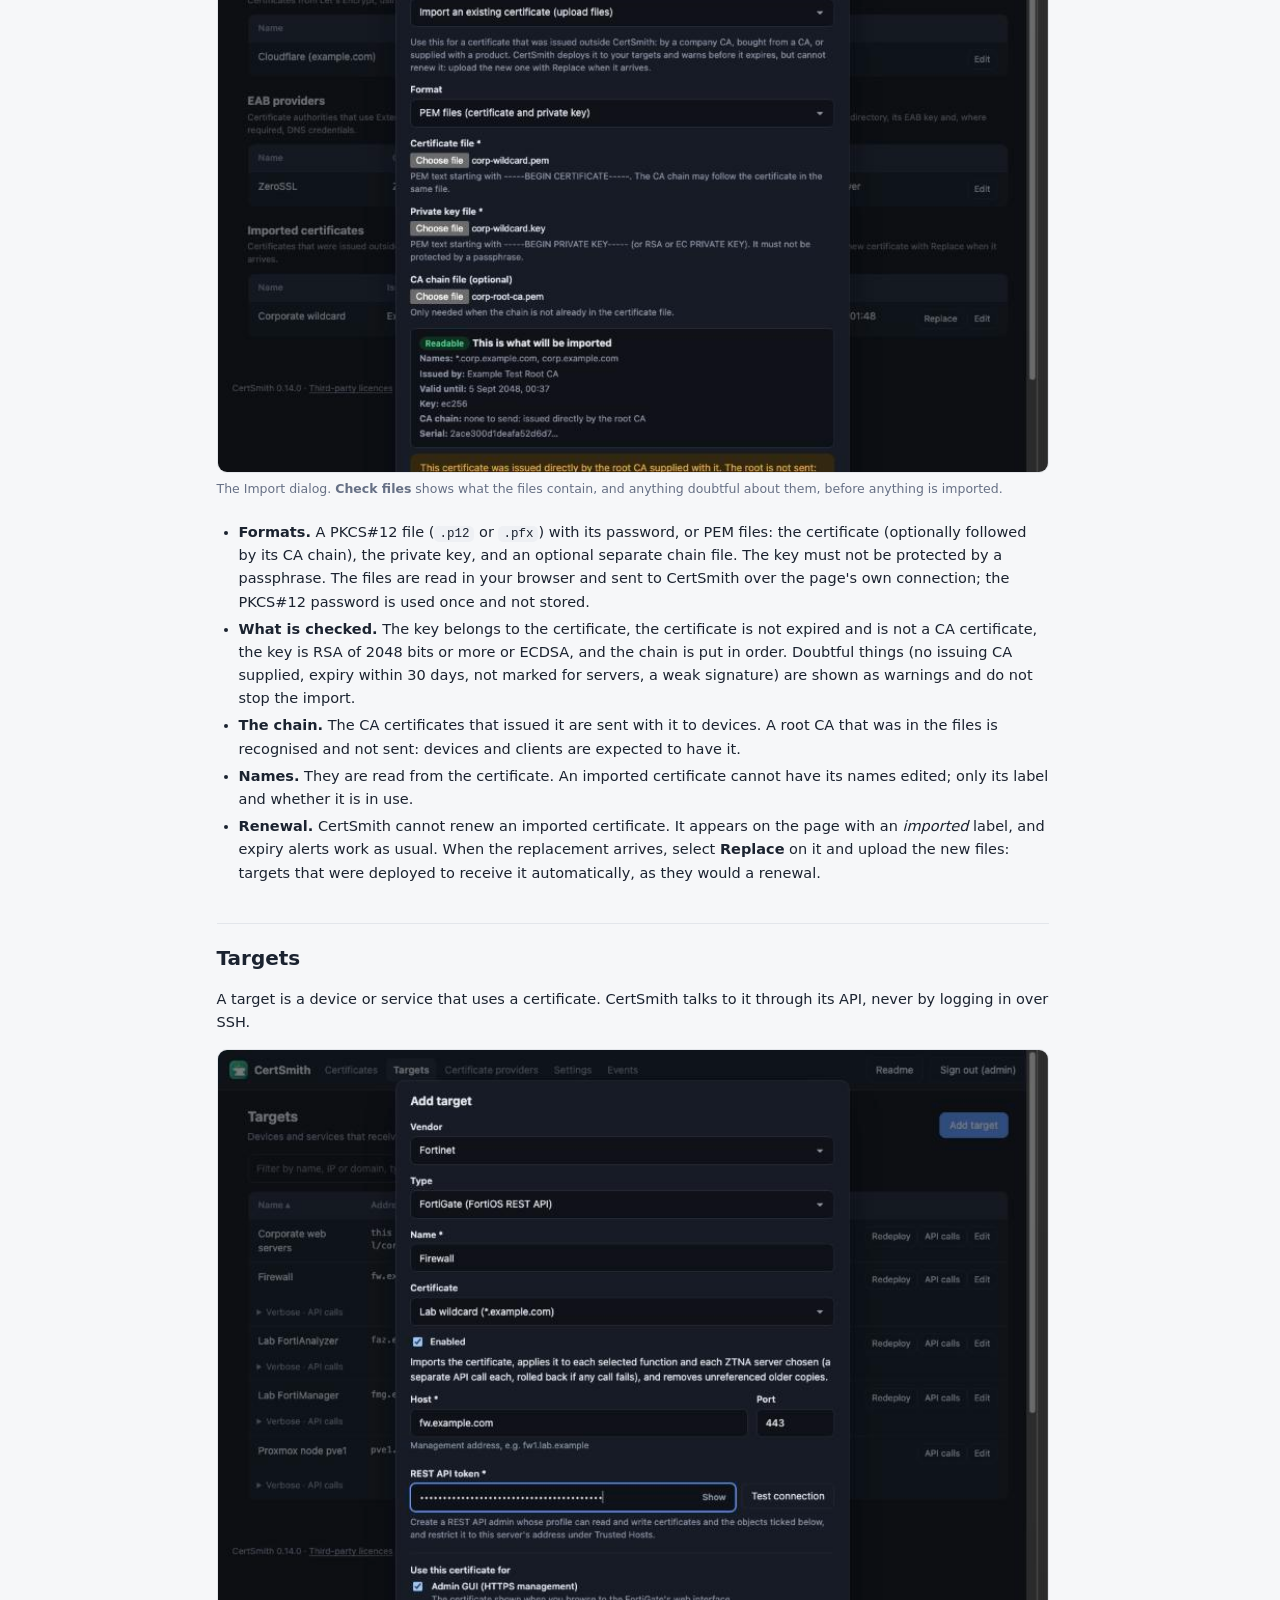
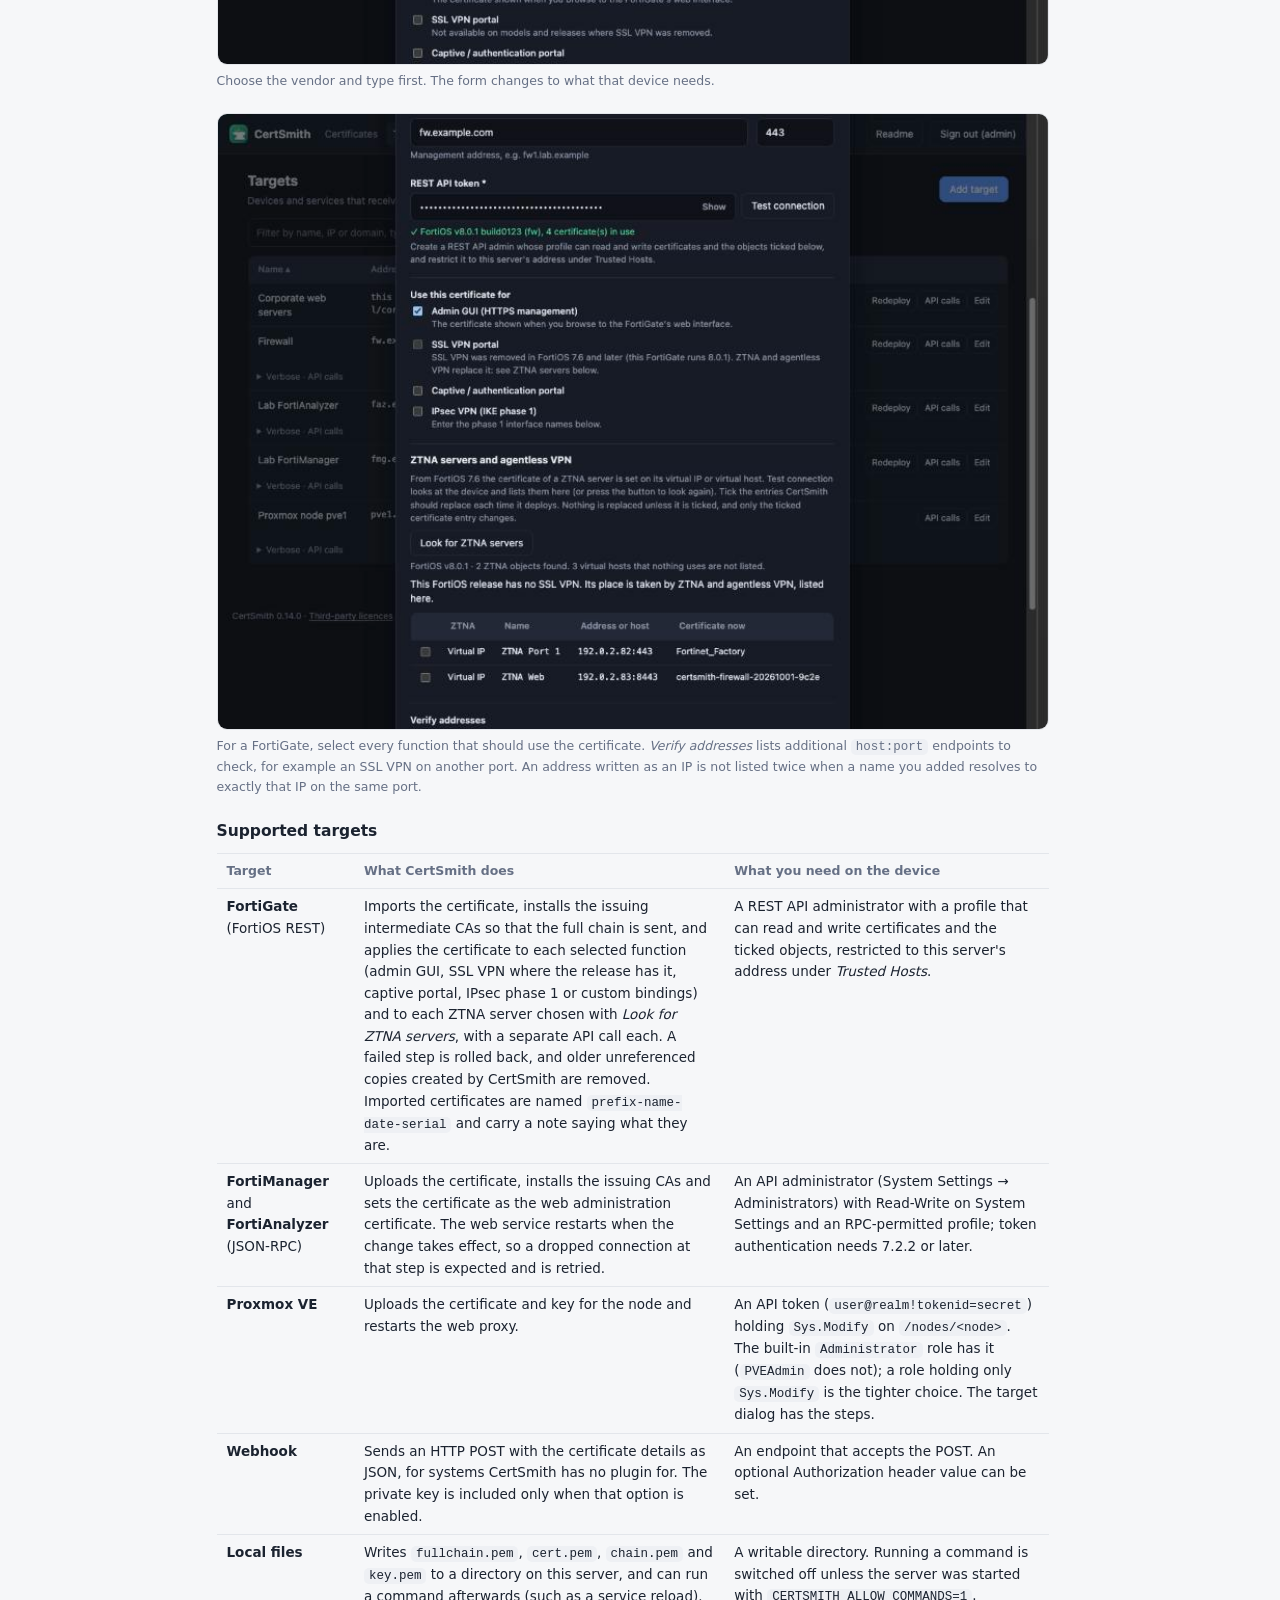
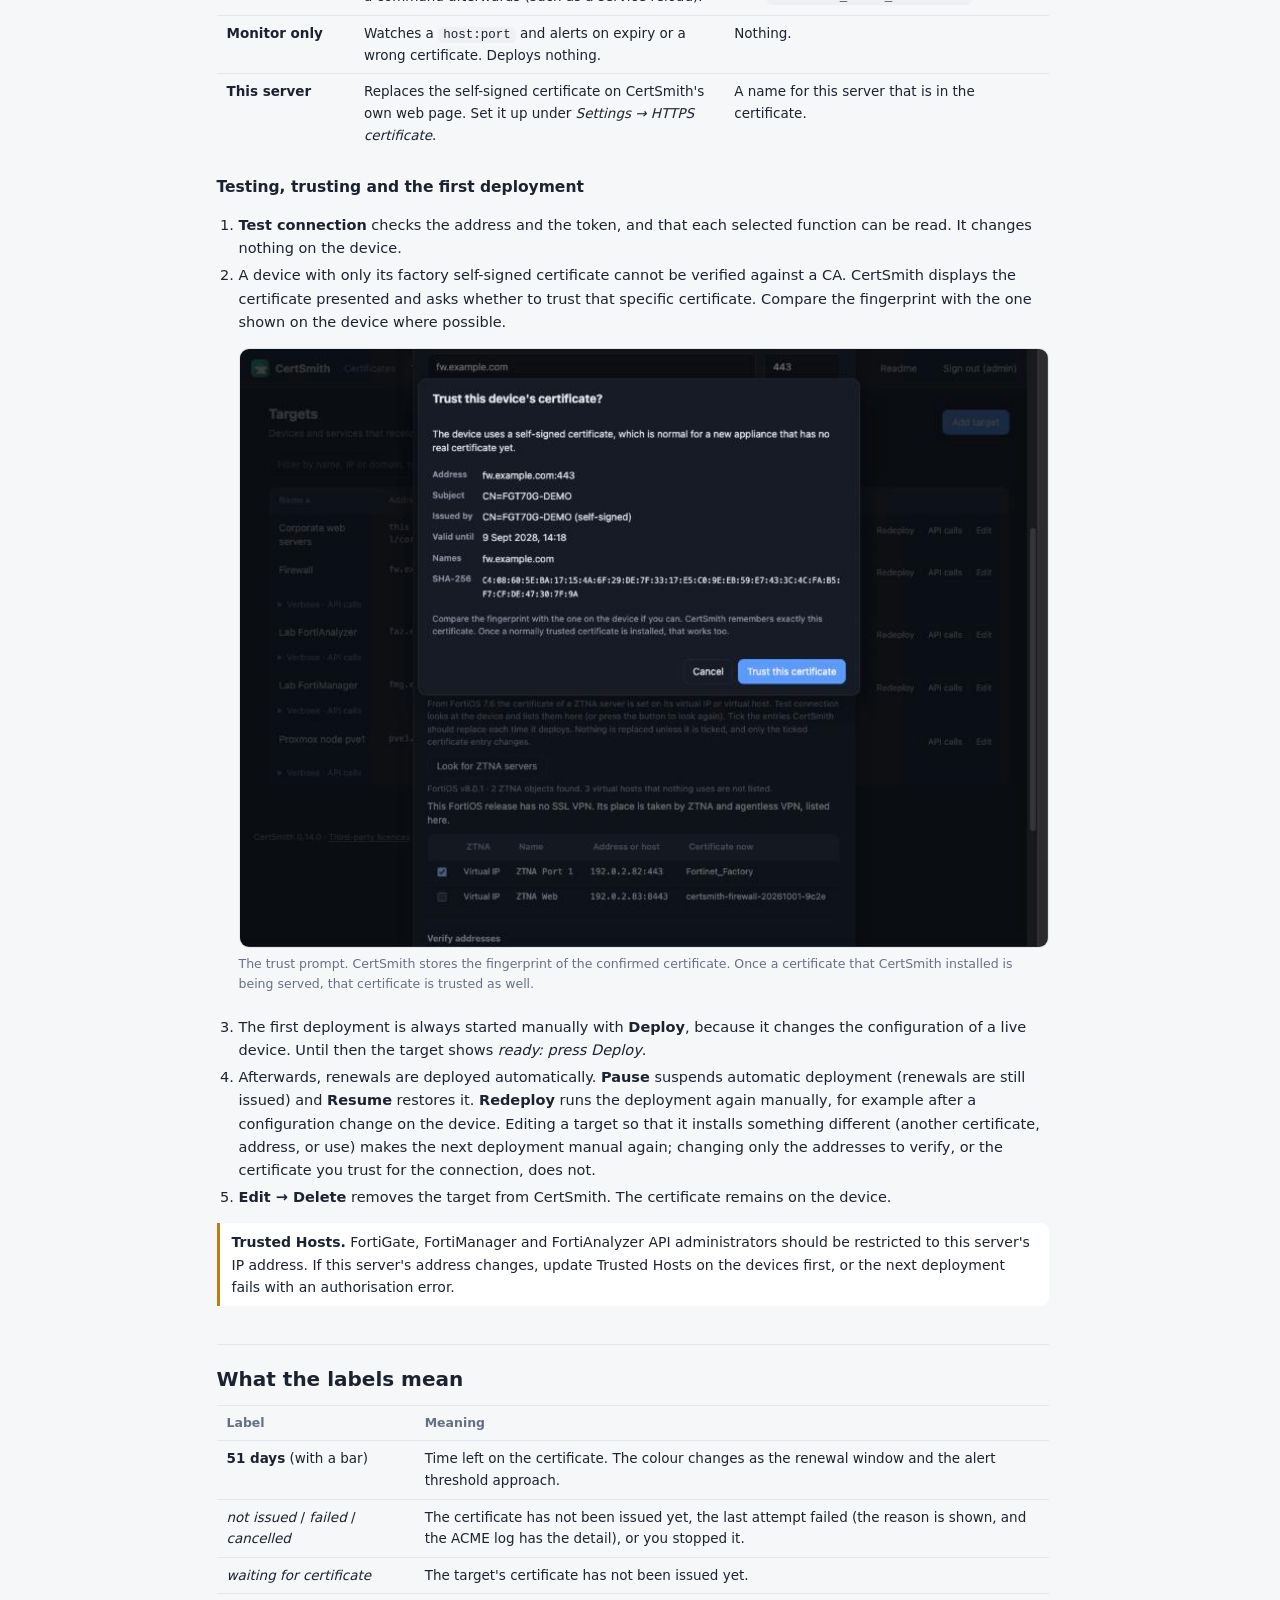
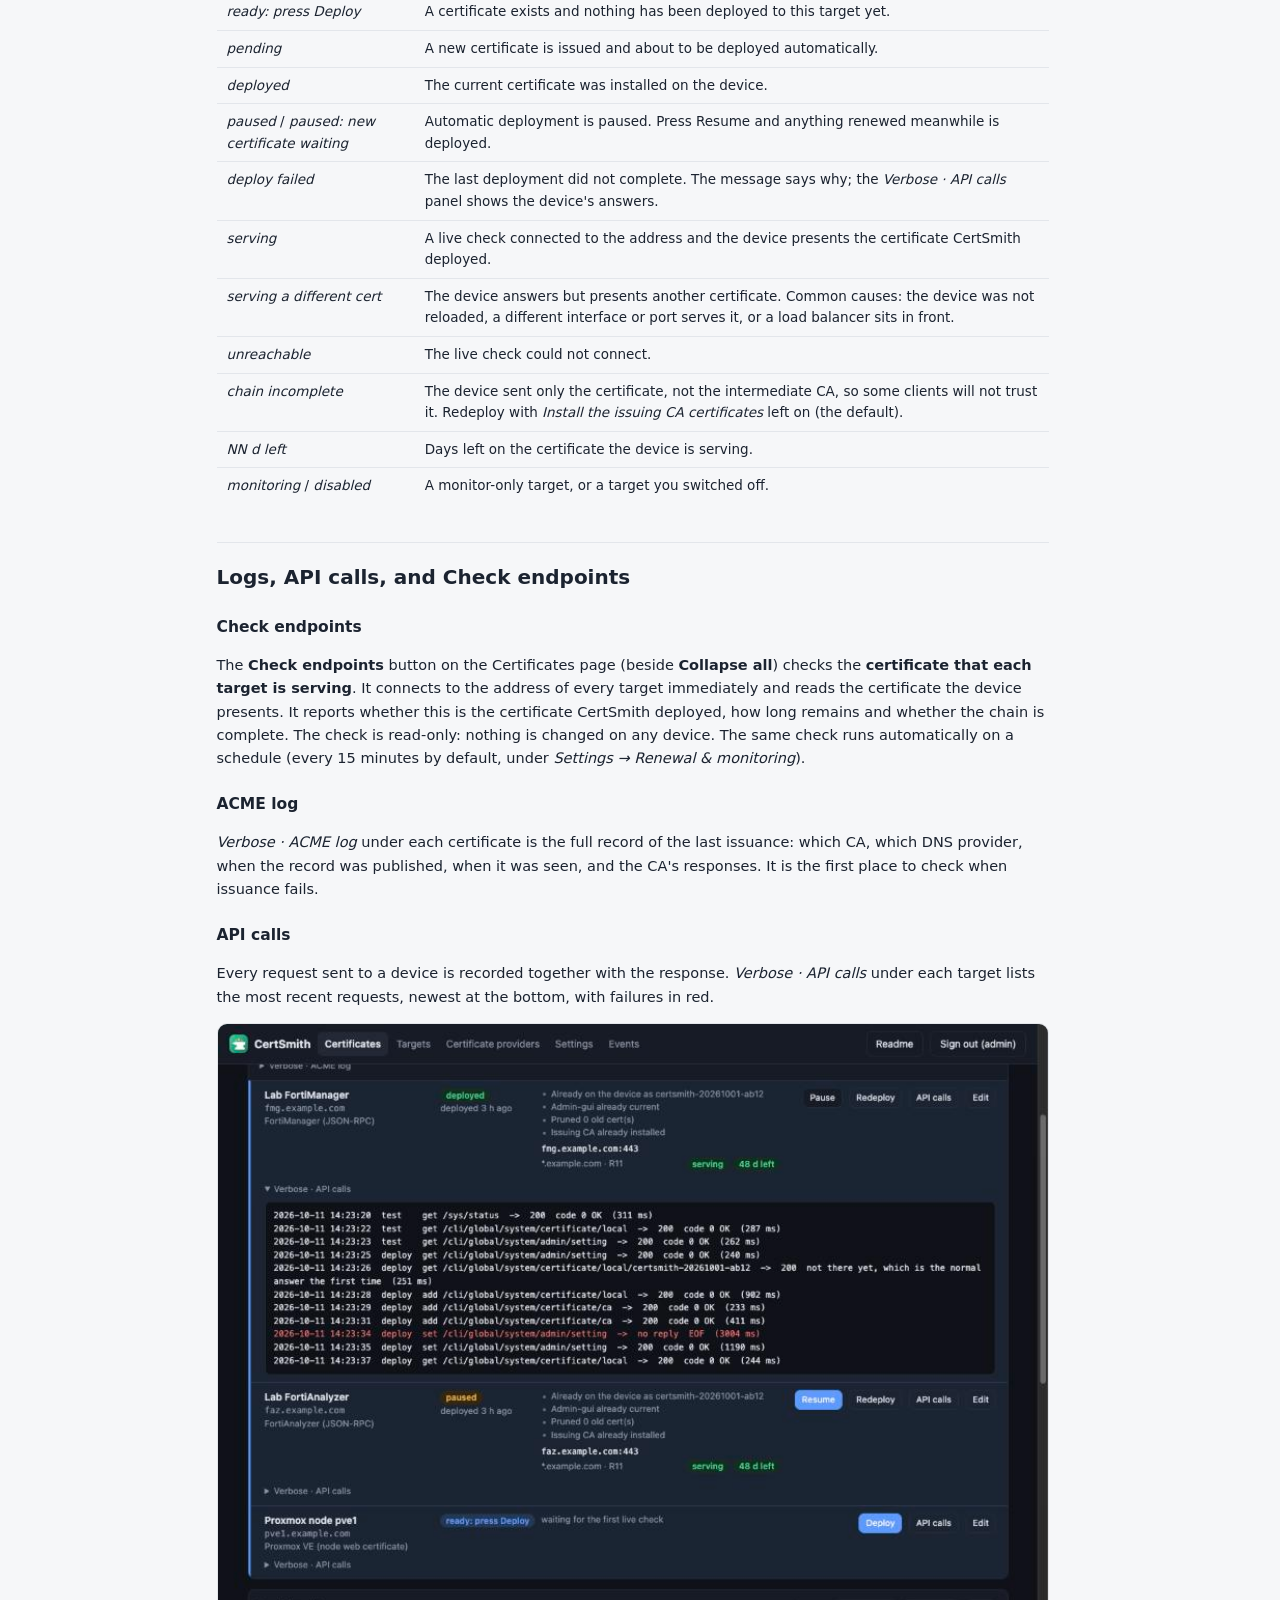
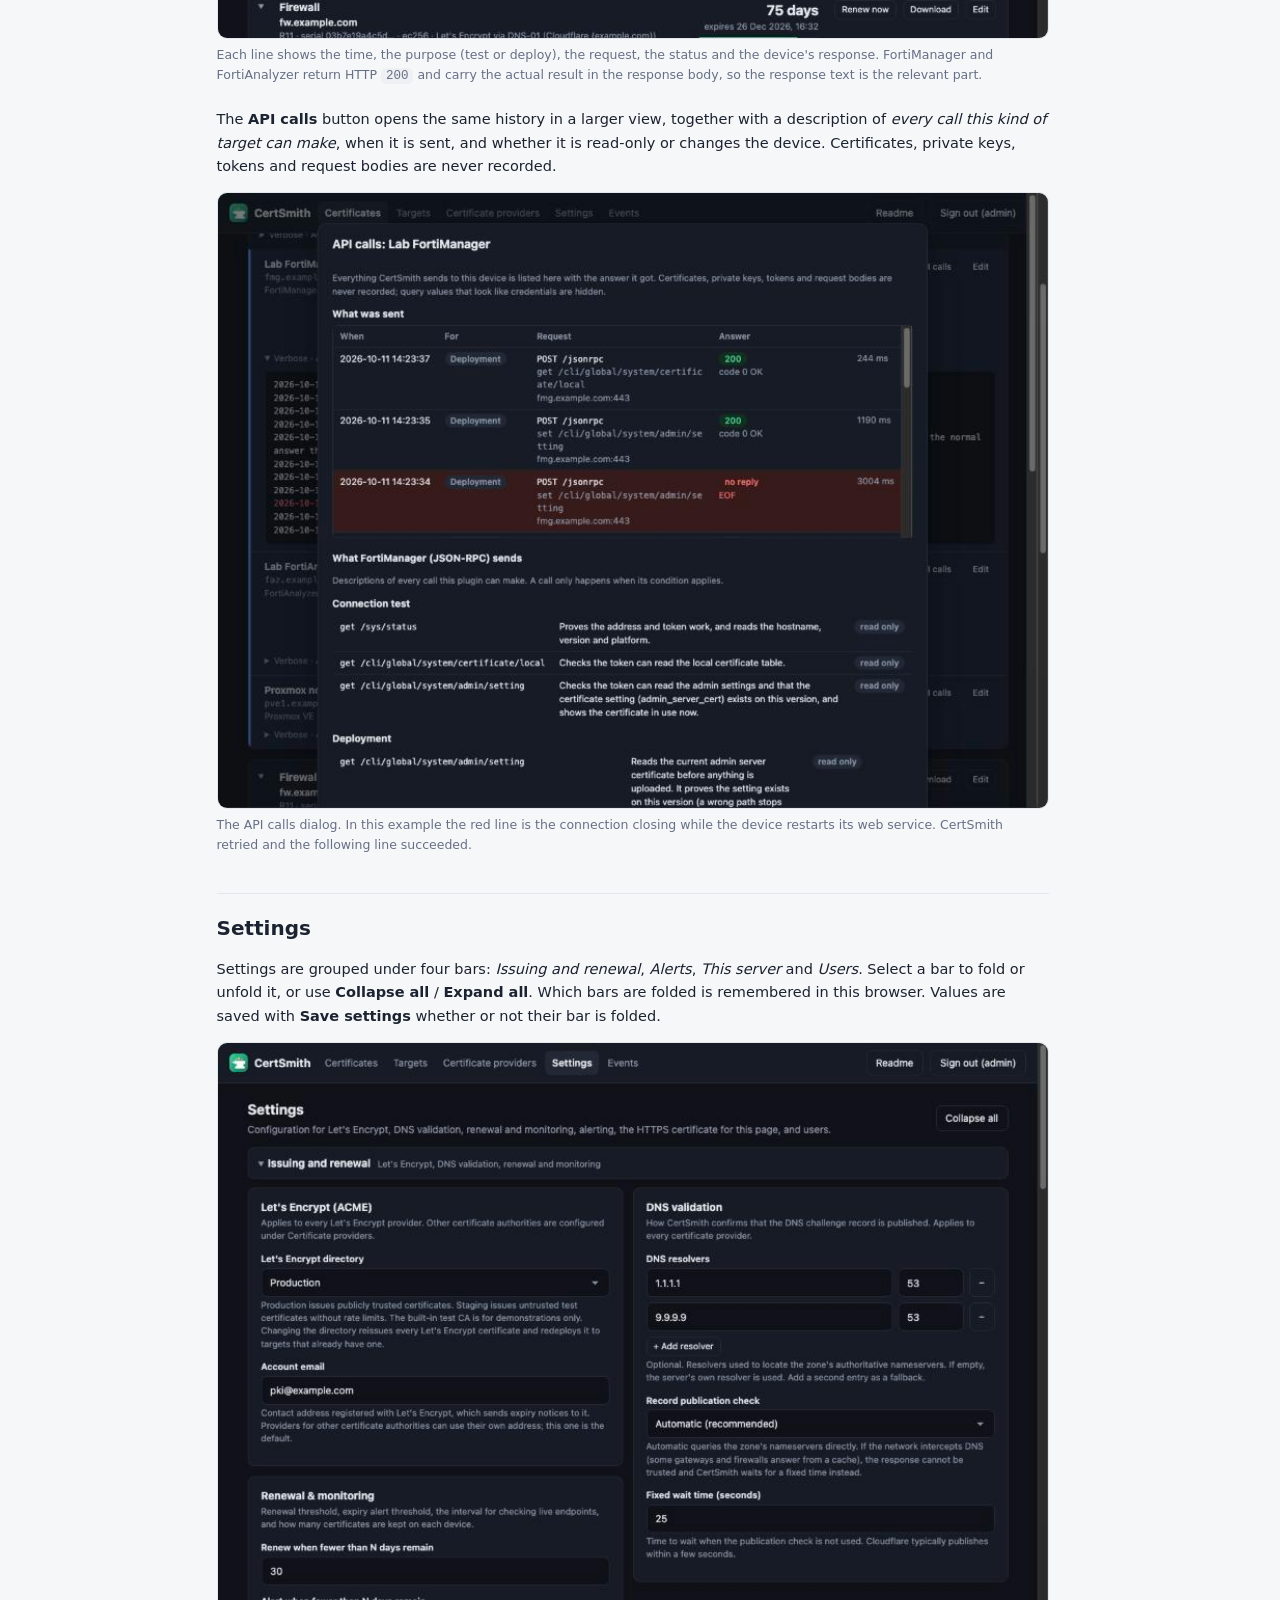
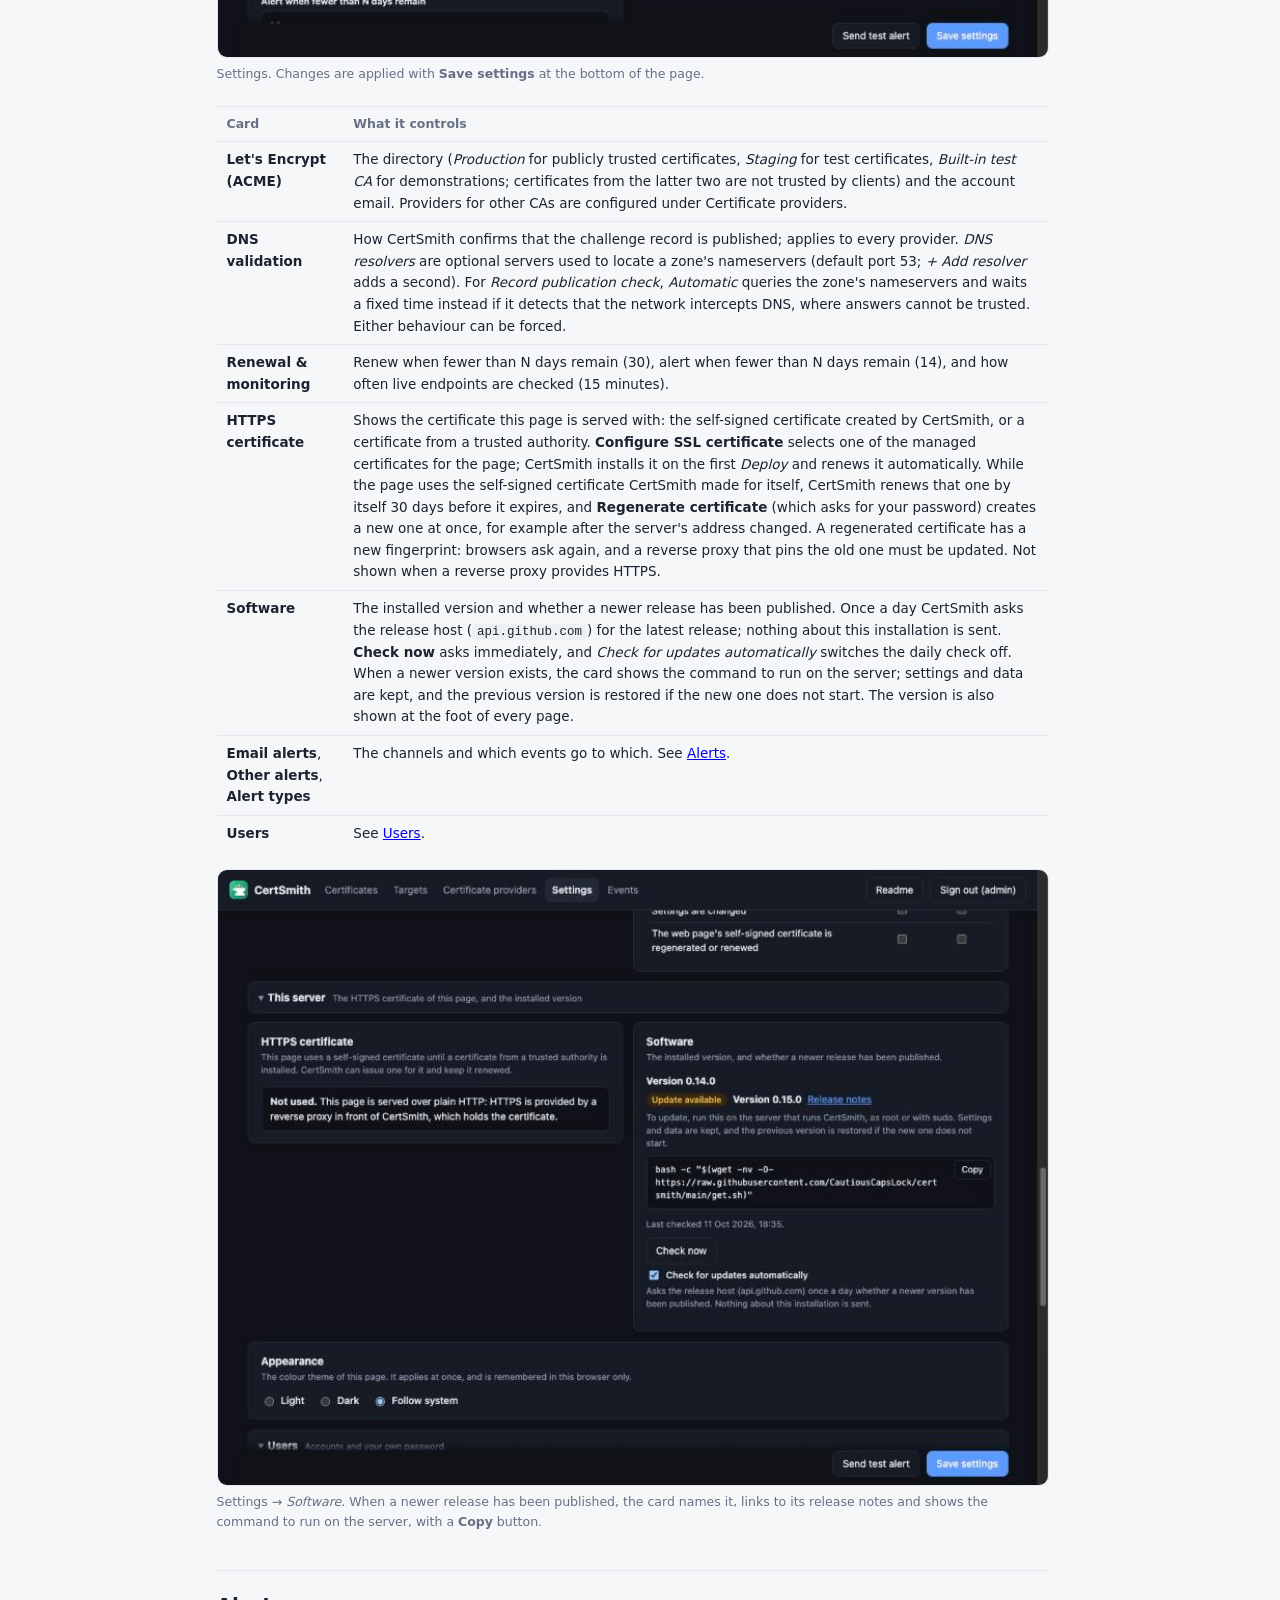
==== commit d60901da: "Setup in order: a checklist, locked steps, and errors that stay in the dialog Adding a FortiGate on " ====
--- a/internal/web/static/help.html
+++ b/internal/web/static/help.html
@@ -47,6 +47,7 @@
 </figure>
 
 <h2 id="quickstart">Quick start</h2>
+<p>The order matters, and CertSmith holds you to it: until a provider exists a certificate cannot be added, and until a certificate exists a target that receives one cannot be added. The <strong>Set up in this order</strong> checklist at the top of the Certificates, Targets and Certificate providers pages shows where you are, and goes away once all three steps are done.</p>
 <ol>
   <li><strong>Set the account email.</strong> Open <strong>Settings</strong> and enter an address under <em>Let's Encrypt (ACME)</em>. Leave the directory on <em>Production</em> for publicly trusted certificates. Use <em>Staging</em> for testing: it issues untrusted test certificates with relaxed limits.</li>
   <li><strong>Add a certificate provider.</strong> Open <strong>Certificate providers</strong>, select <strong>Add provider</strong>, keep <em>Let's Encrypt</em>, then choose the DNS provider (for example Cloudflare) and enter its API token. Select <strong>Test DNS challenge</strong> to verify the credentials before continuing.</li>
--- a/internal/web/static/style.css
+++ b/internal/web/static/style.css
@@ -41,6 +41,26 @@
 .sub { color: var(--muted); margin: 0 0 18px; }
 .row { display: flex; align-items: center; gap: 10px; }
 .row.between { justify-content: space-between; }
+/* the numbered checklist that says what to set up, in which order */
+.setupguide { border: 1px solid var(--accent); border-radius: var(--radius); background: var(--panel); padding: 14px 16px; margin: 0 0 16px; }
+.setuptitle { margin-bottom: 10px; }
+.sgsteps { display: grid; grid-template-columns: repeat(3, minmax(0, 1fr)); gap: 12px; }
+.sgstep { border: 1px solid var(--line); border-radius: 8px; padding: 10px 12px; display: flex; flex-direction: column; gap: 8px; align-items: flex-start; }
+.sgstep .meta { flex: 1; }
+.sgstep.now { border-color: var(--accent); }
+.sgstep.done { opacity: .75; }
+.sgstep.locked { opacity: .6; }
+.sghead { display: flex; align-items: center; gap: 8px; }
+.sgno { width: 22px; height: 22px; border-radius: 50%; background: var(--idle-bg); display: inline-flex; align-items: center; justify-content: center; font-size: 12px; font-weight: 700; flex: none; }
+.sgstep.now .sgno { background: var(--accent); color: #fff; }
+.sgstep.done .sgno { background: var(--ok-bg); color: var(--ok); }
+@media (max-width: 760px) { .sgsteps { grid-template-columns: 1fr; } }
+/* the heading of a page: the title and its explanation on the left, the page's buttons on the right. The
+   explanation wraps inside its own column however long it is, so the buttons never drop to a line of their own. */
+.pagehead { display: flex; align-items: flex-start; justify-content: space-between; gap: 14px; margin-bottom: 14px; }
+.pagehead > :first-child { flex: 1 1 0; min-width: 0; }
+.pagehead > .row { flex: none; }
+.pagehead > .row > .btn { flex: none; white-space: nowrap; }
 .wrap { flex-wrap: wrap; }
 .grow { flex: 1; min-width: 0; }
 
@@ -93,6 +113,7 @@
 .trow:first-child { border-top: 0; }
 .trow .nm { font-weight: 600; }
 .err { color: var(--bad); font-size: 12.5px; word-break: break-word; }
+.modalerr { margin: 12px 0 0; padding: 9px 12px; border: 1px solid var(--bad); border-radius: 8px; background: var(--bad-bg); font-size: 13px; }
 /* one checked address: the address on a line of its own, then what it serves on the left and its state at the
    right-hand end, so the states line up from one address to the next whatever the lengths */
 .probe { display: grid; grid-template-columns: minmax(0, 1fr) auto; gap: 2px 8px; align-items: center; margin: 3px 0 9px; }
@@ -159,6 +180,8 @@
 @media (max-width: 760px) {
   .trow { grid-template-columns: 1fr; gap: 6px; }
   .card > .head { flex-direction: column; }
+  .pagehead { flex-direction: column; }
+  .pagehead > .row { flex-wrap: wrap; }
   .card > .head > .row { min-width: 0; justify-content: flex-start; }
   .expiry { text-align: left; }
   main { padding: 16px 14px 50px; }
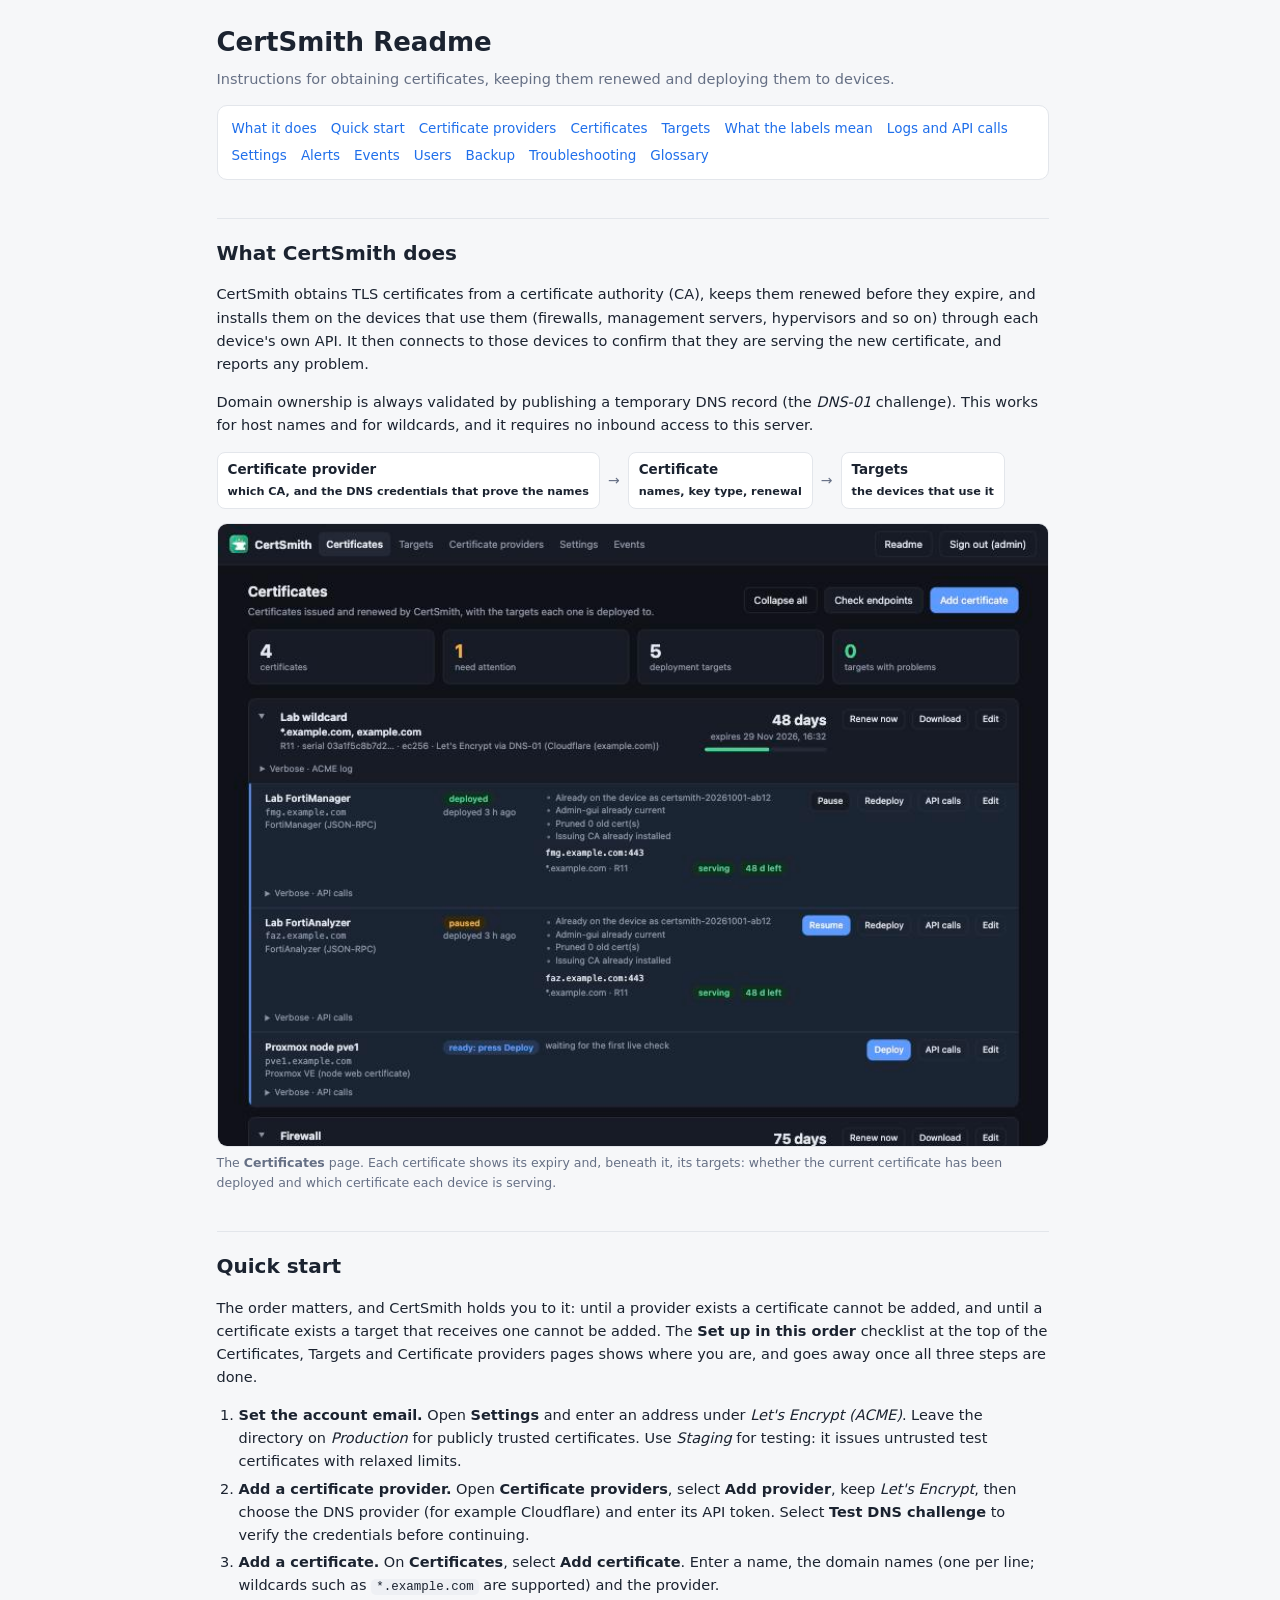
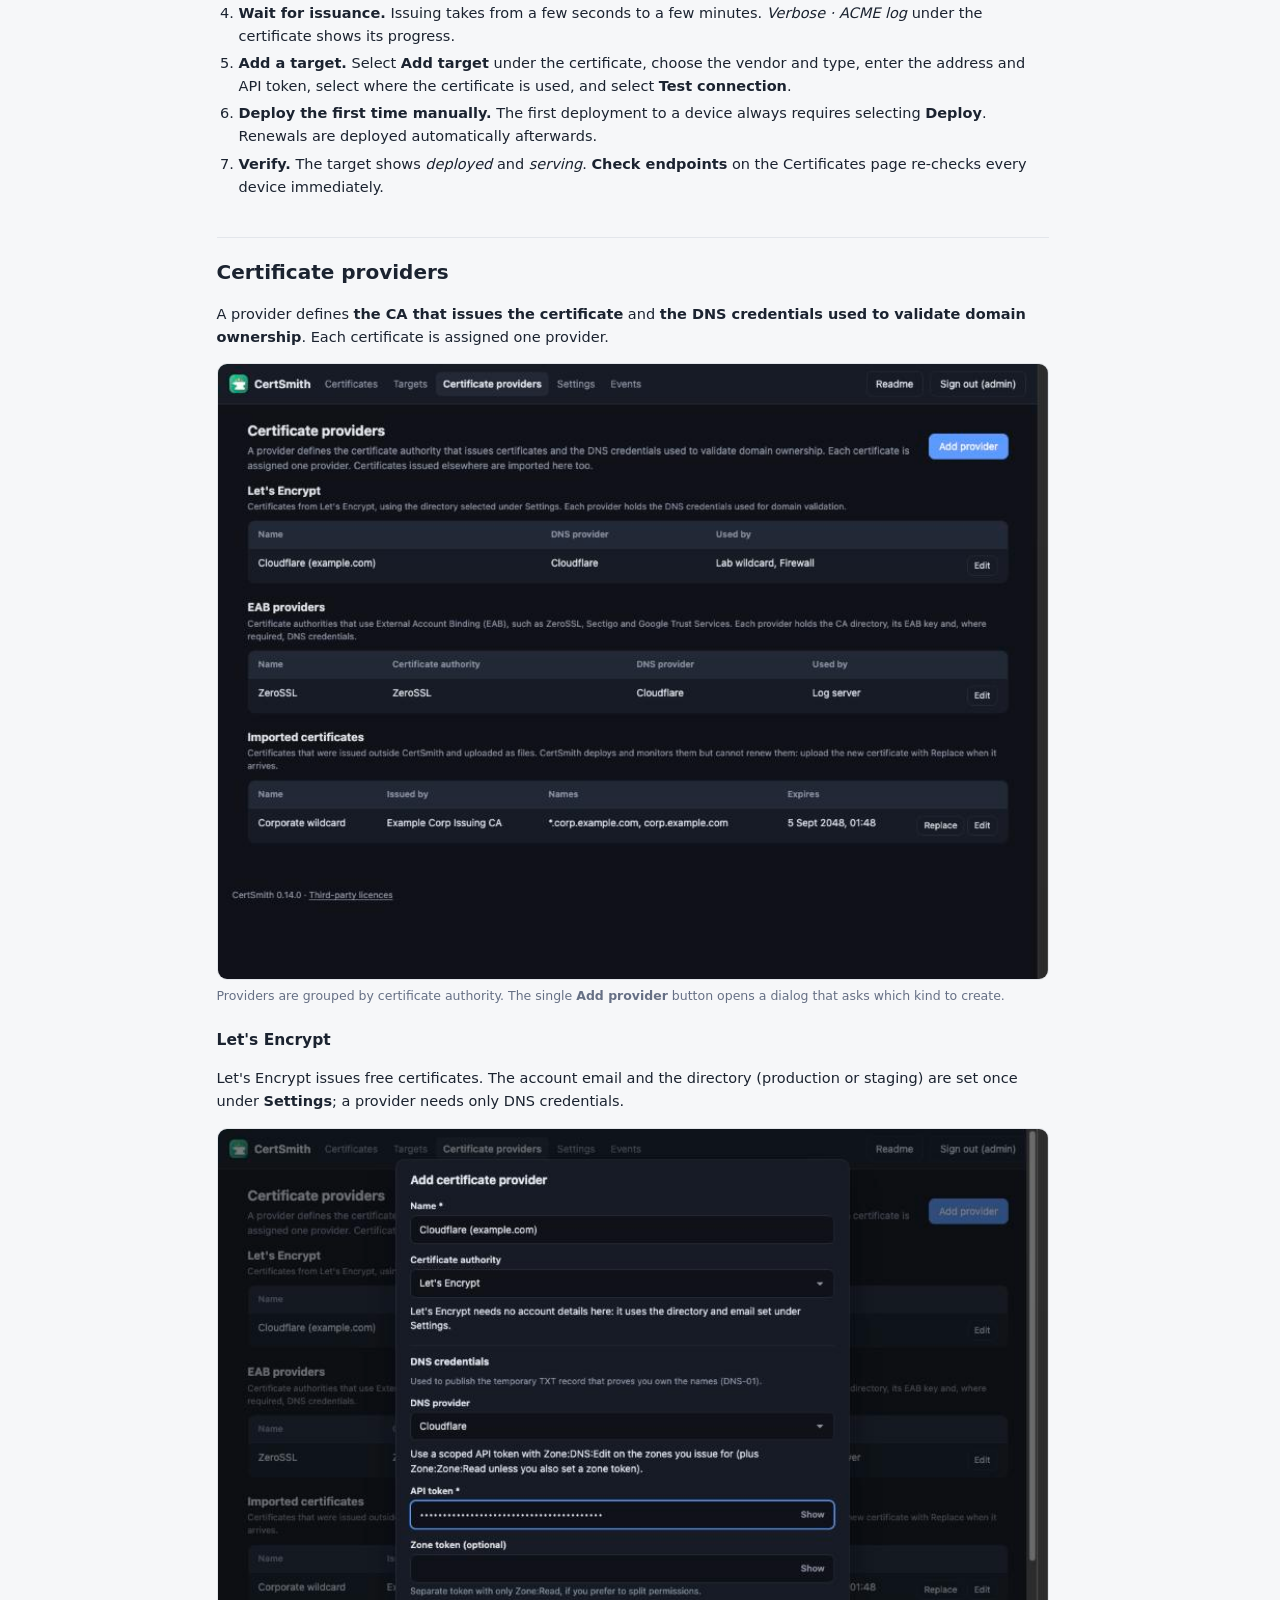
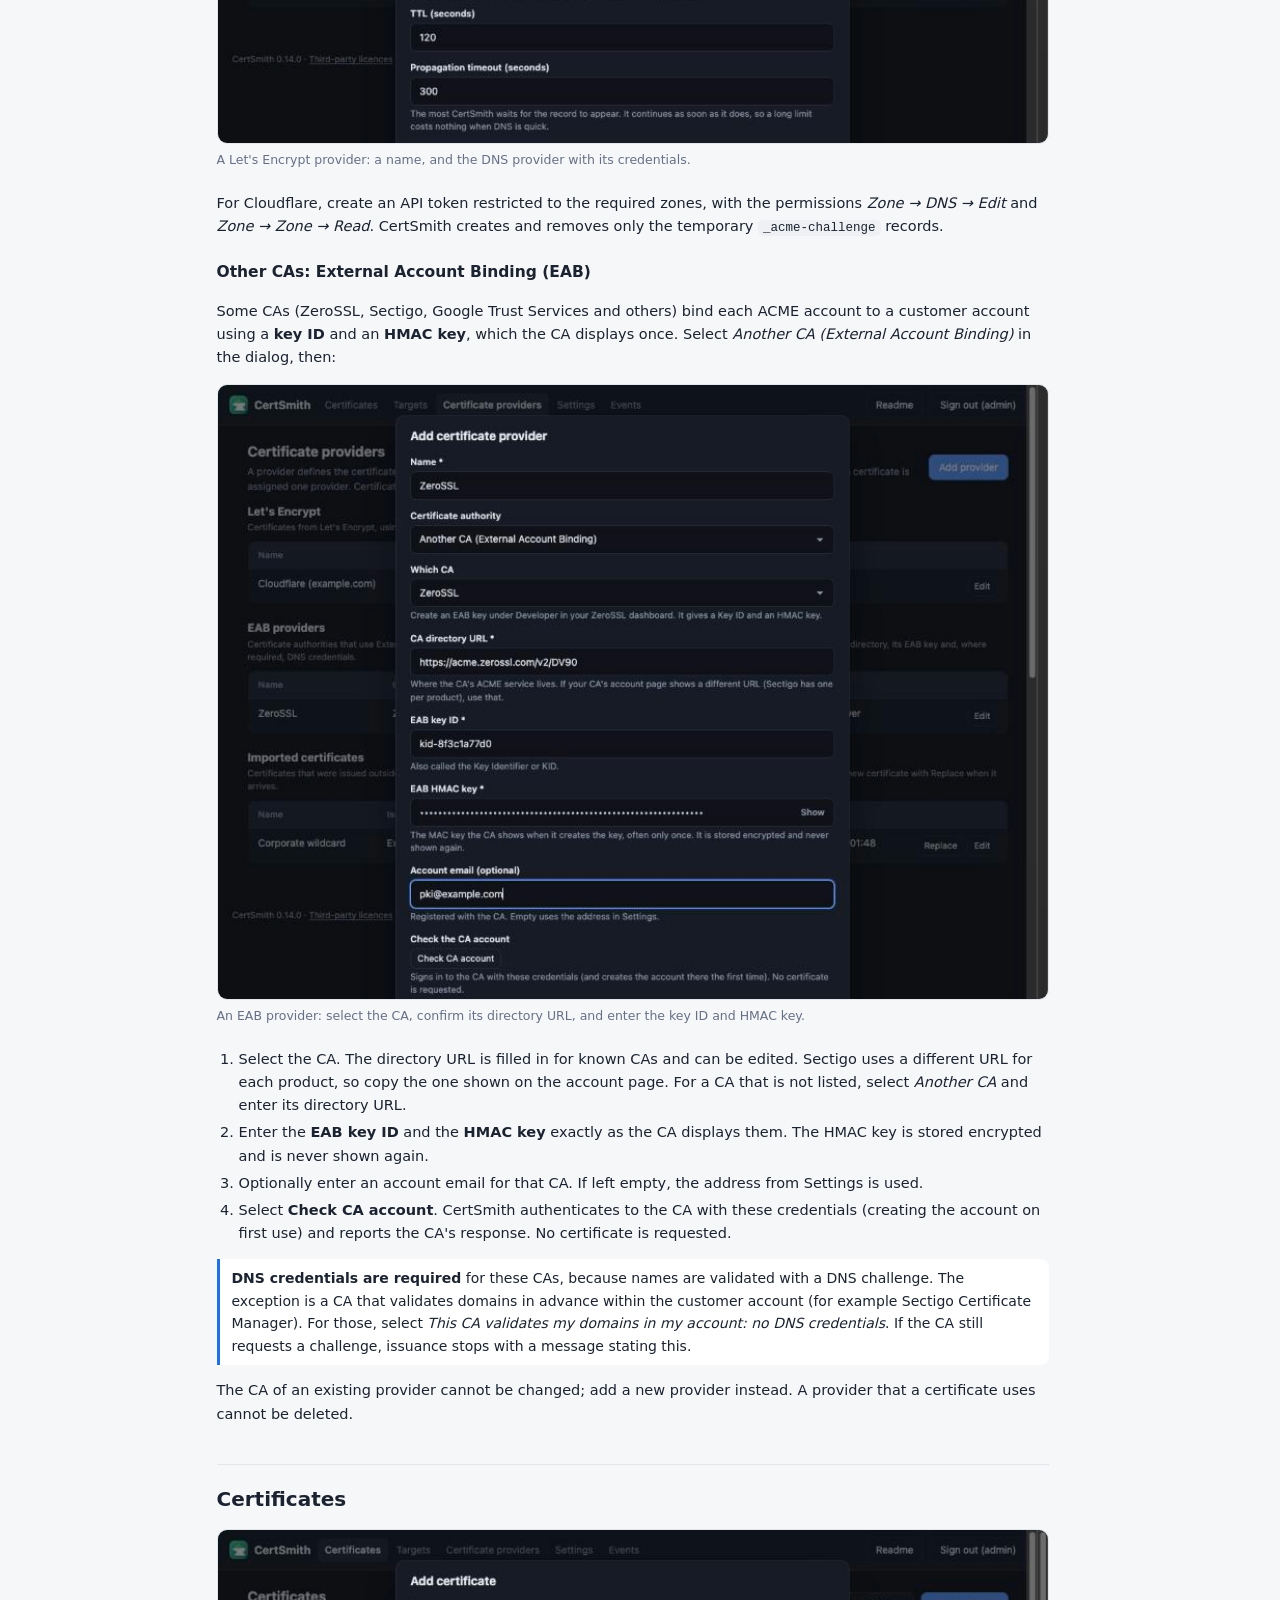
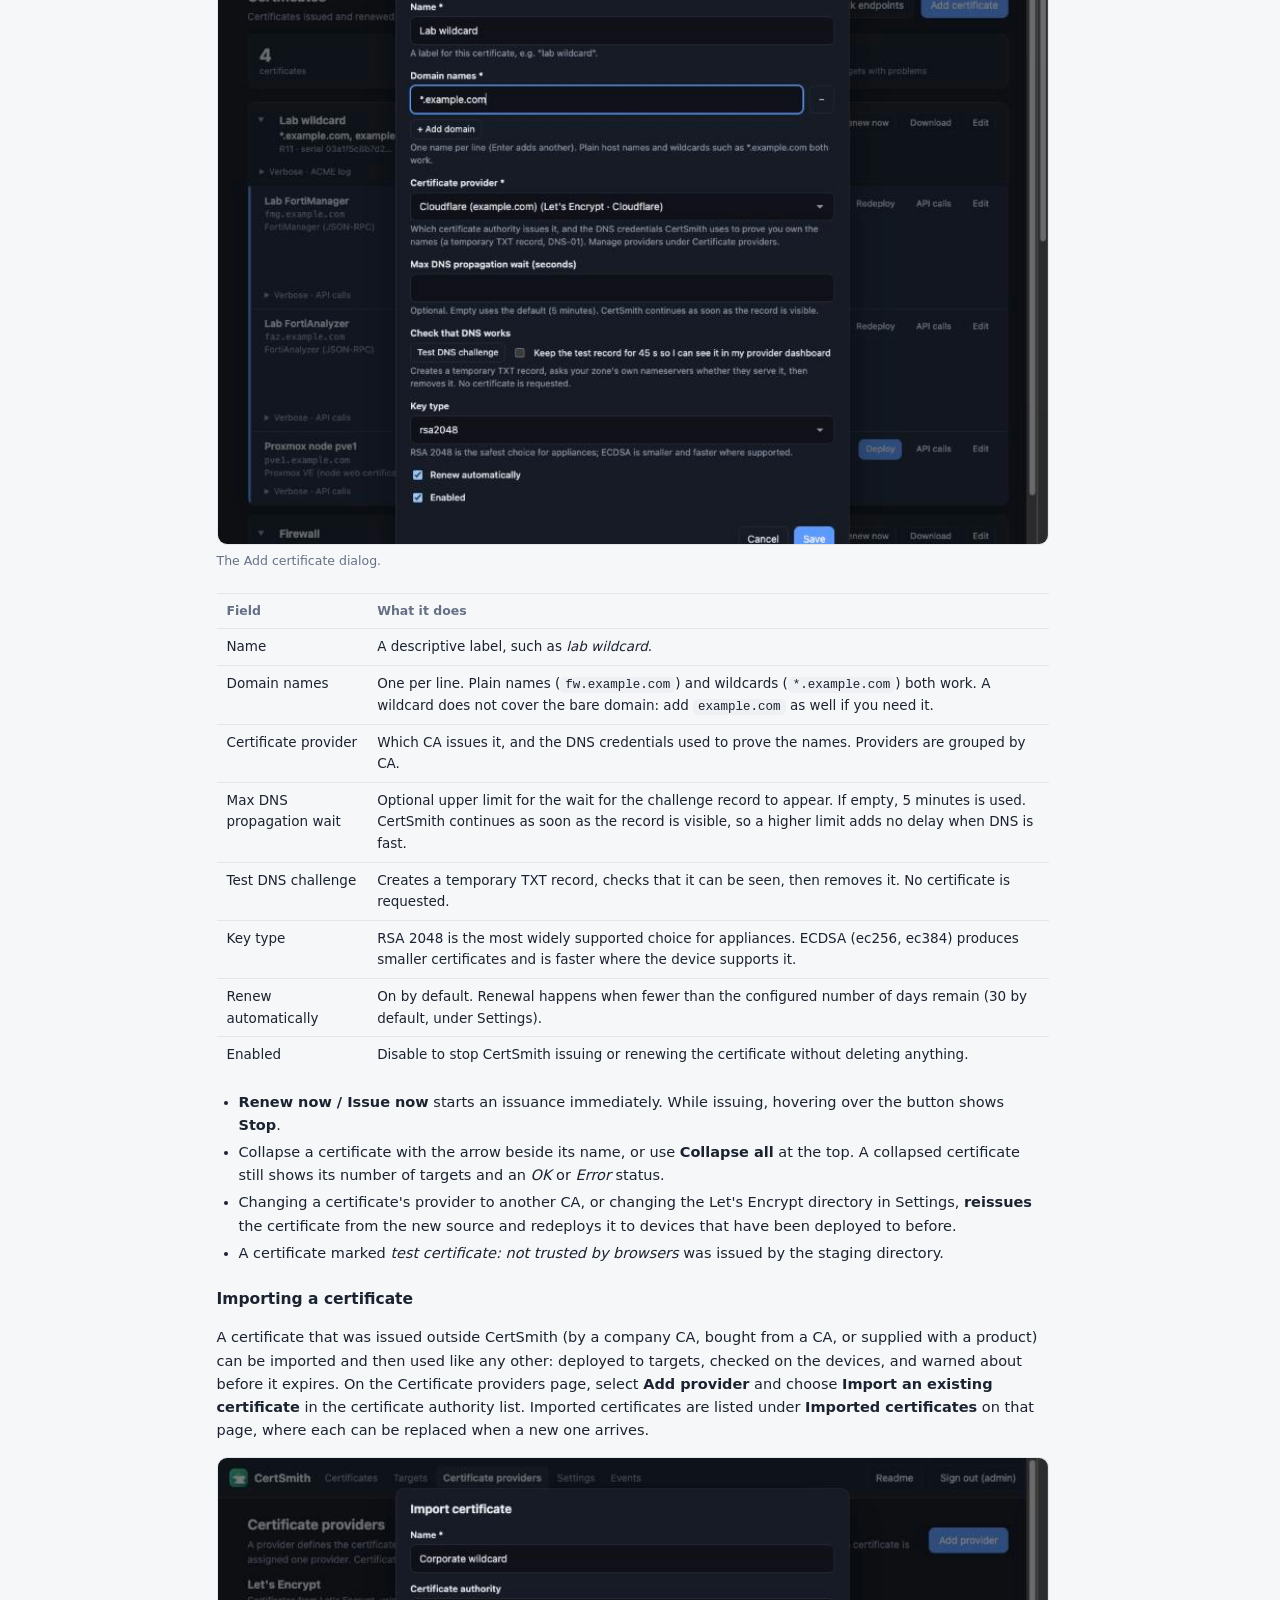
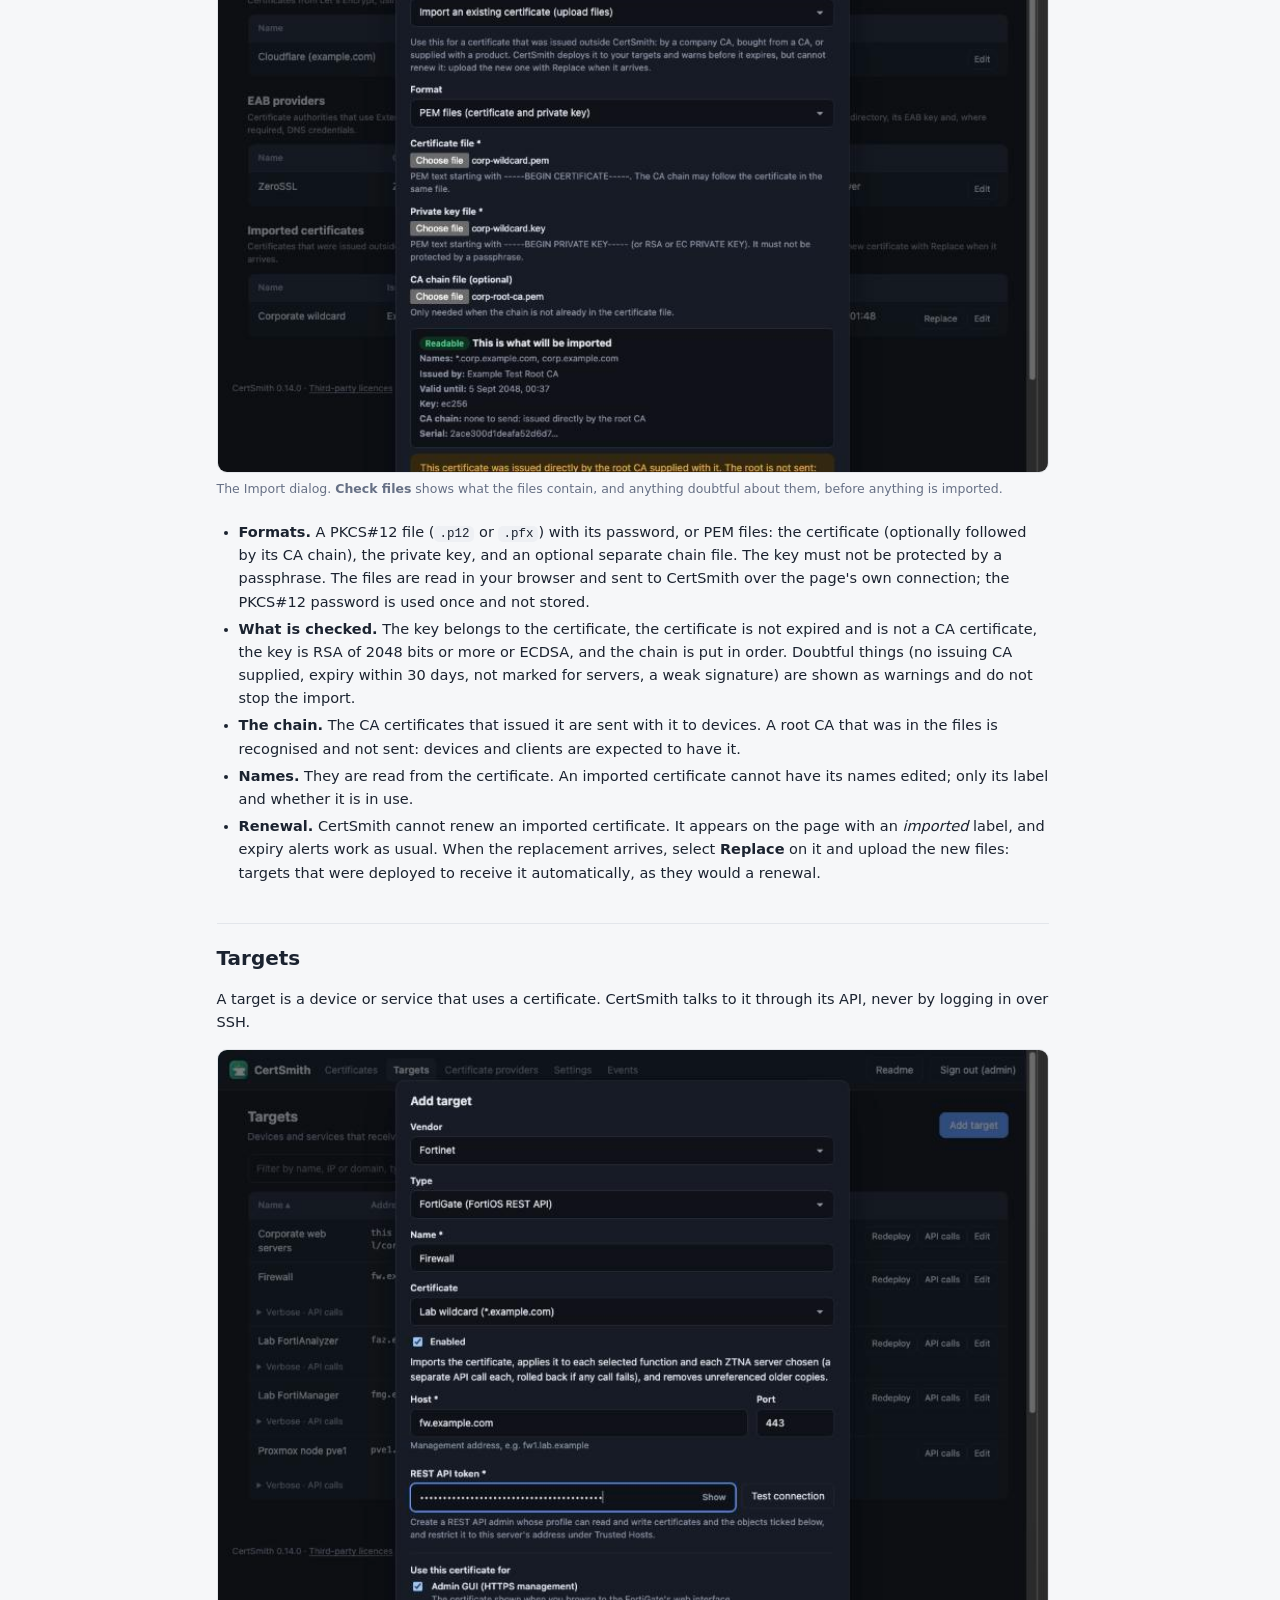
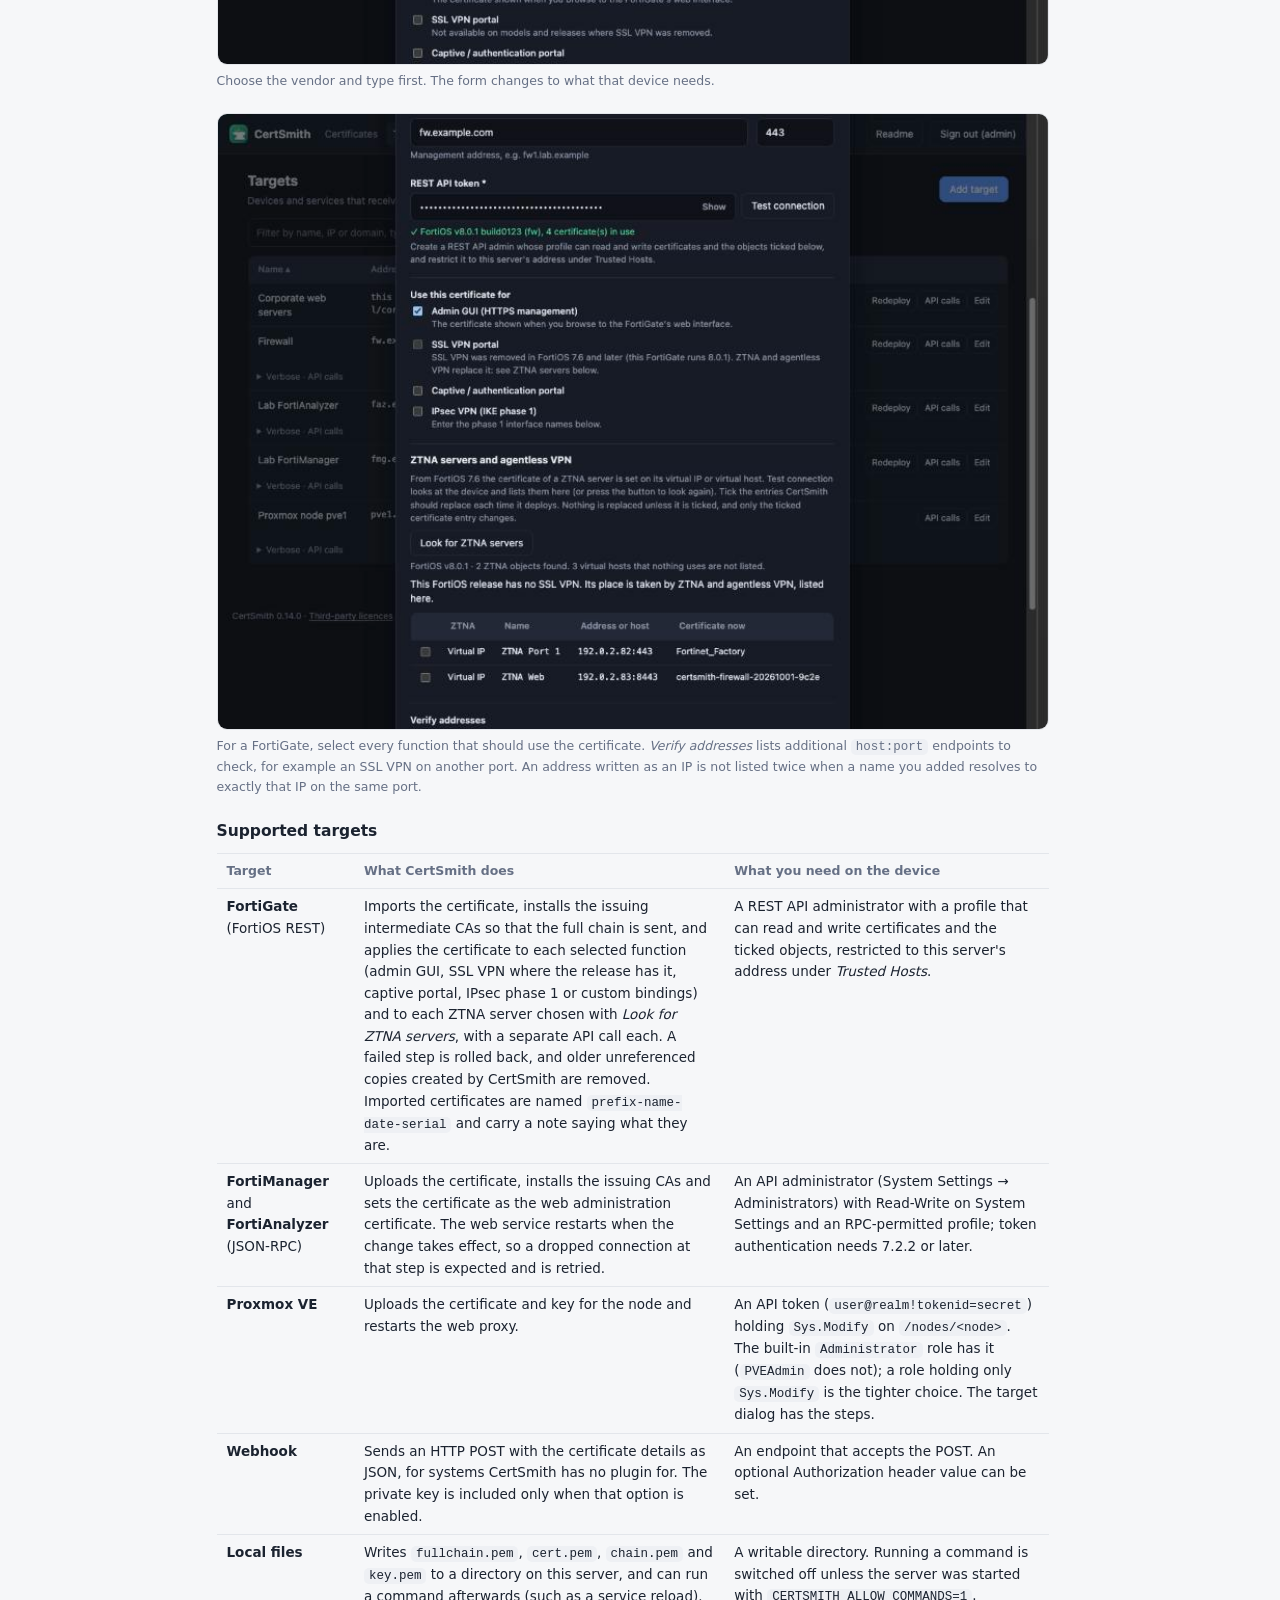
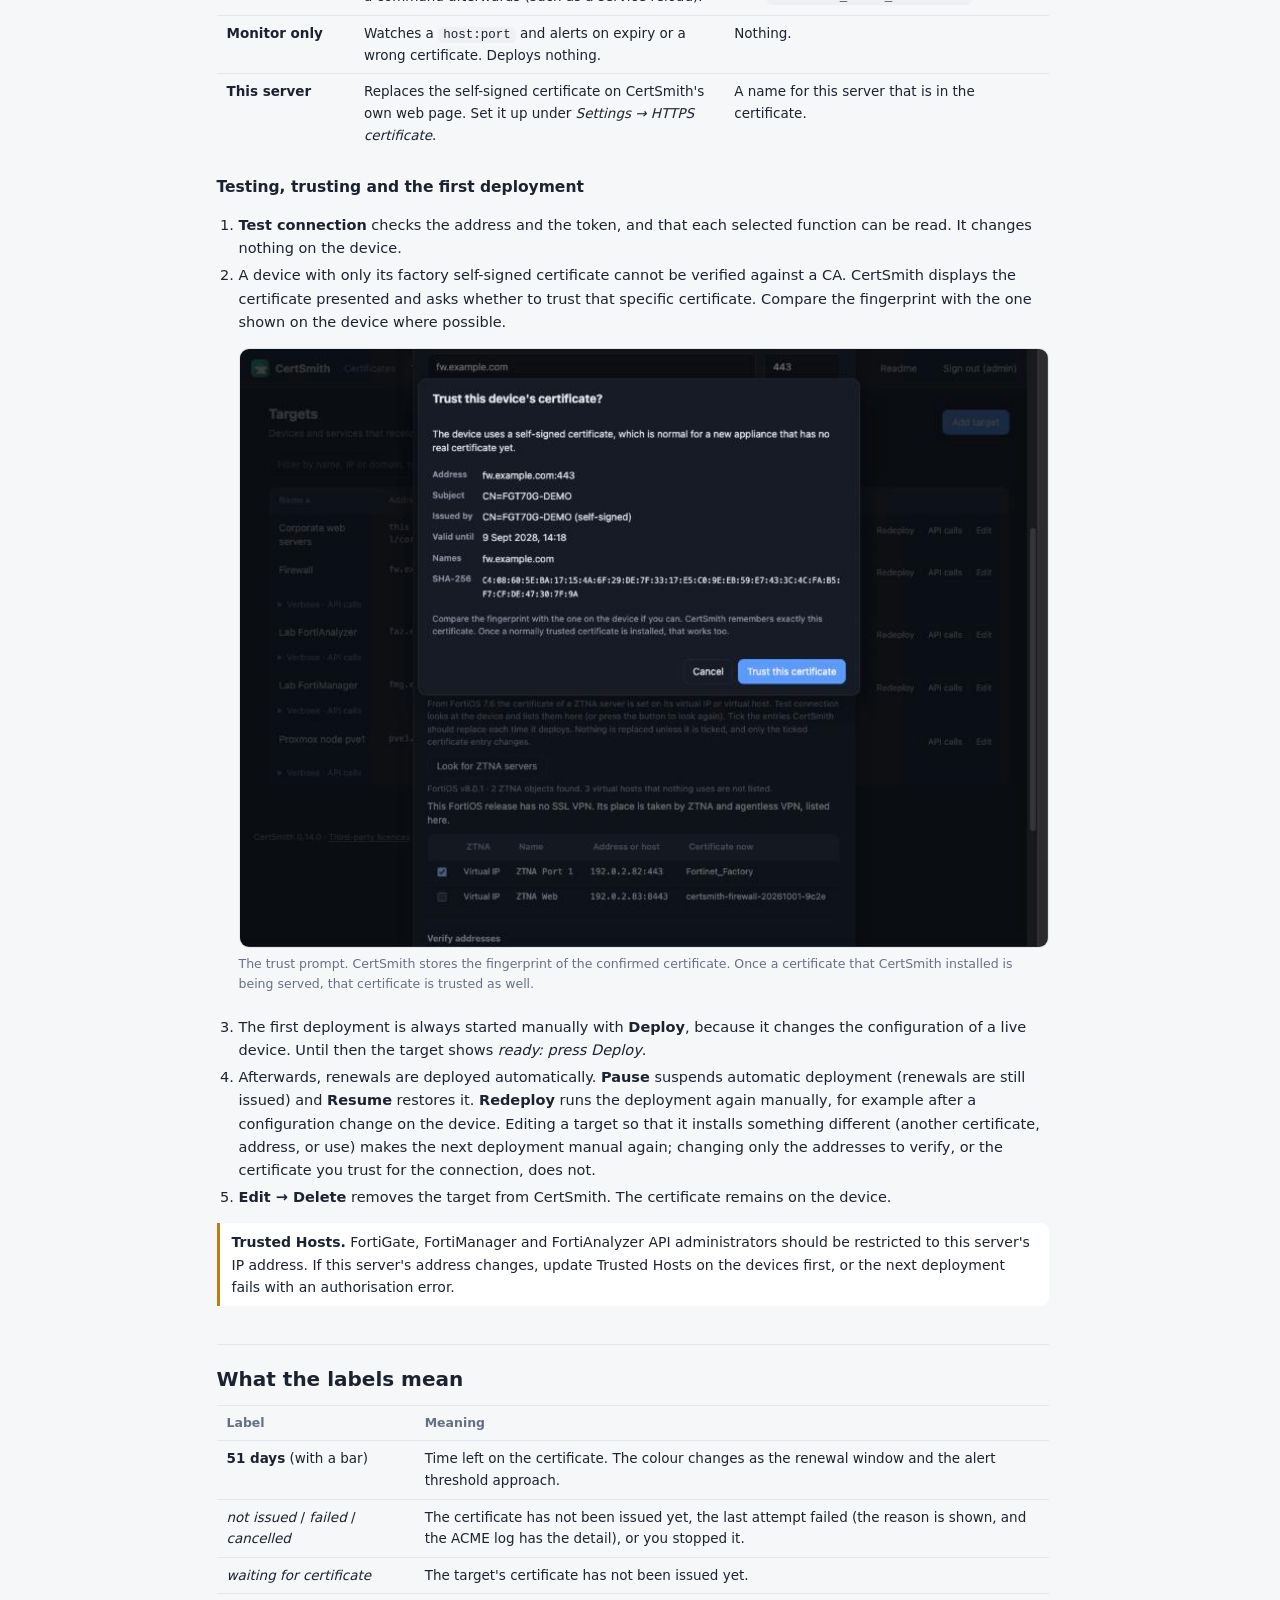
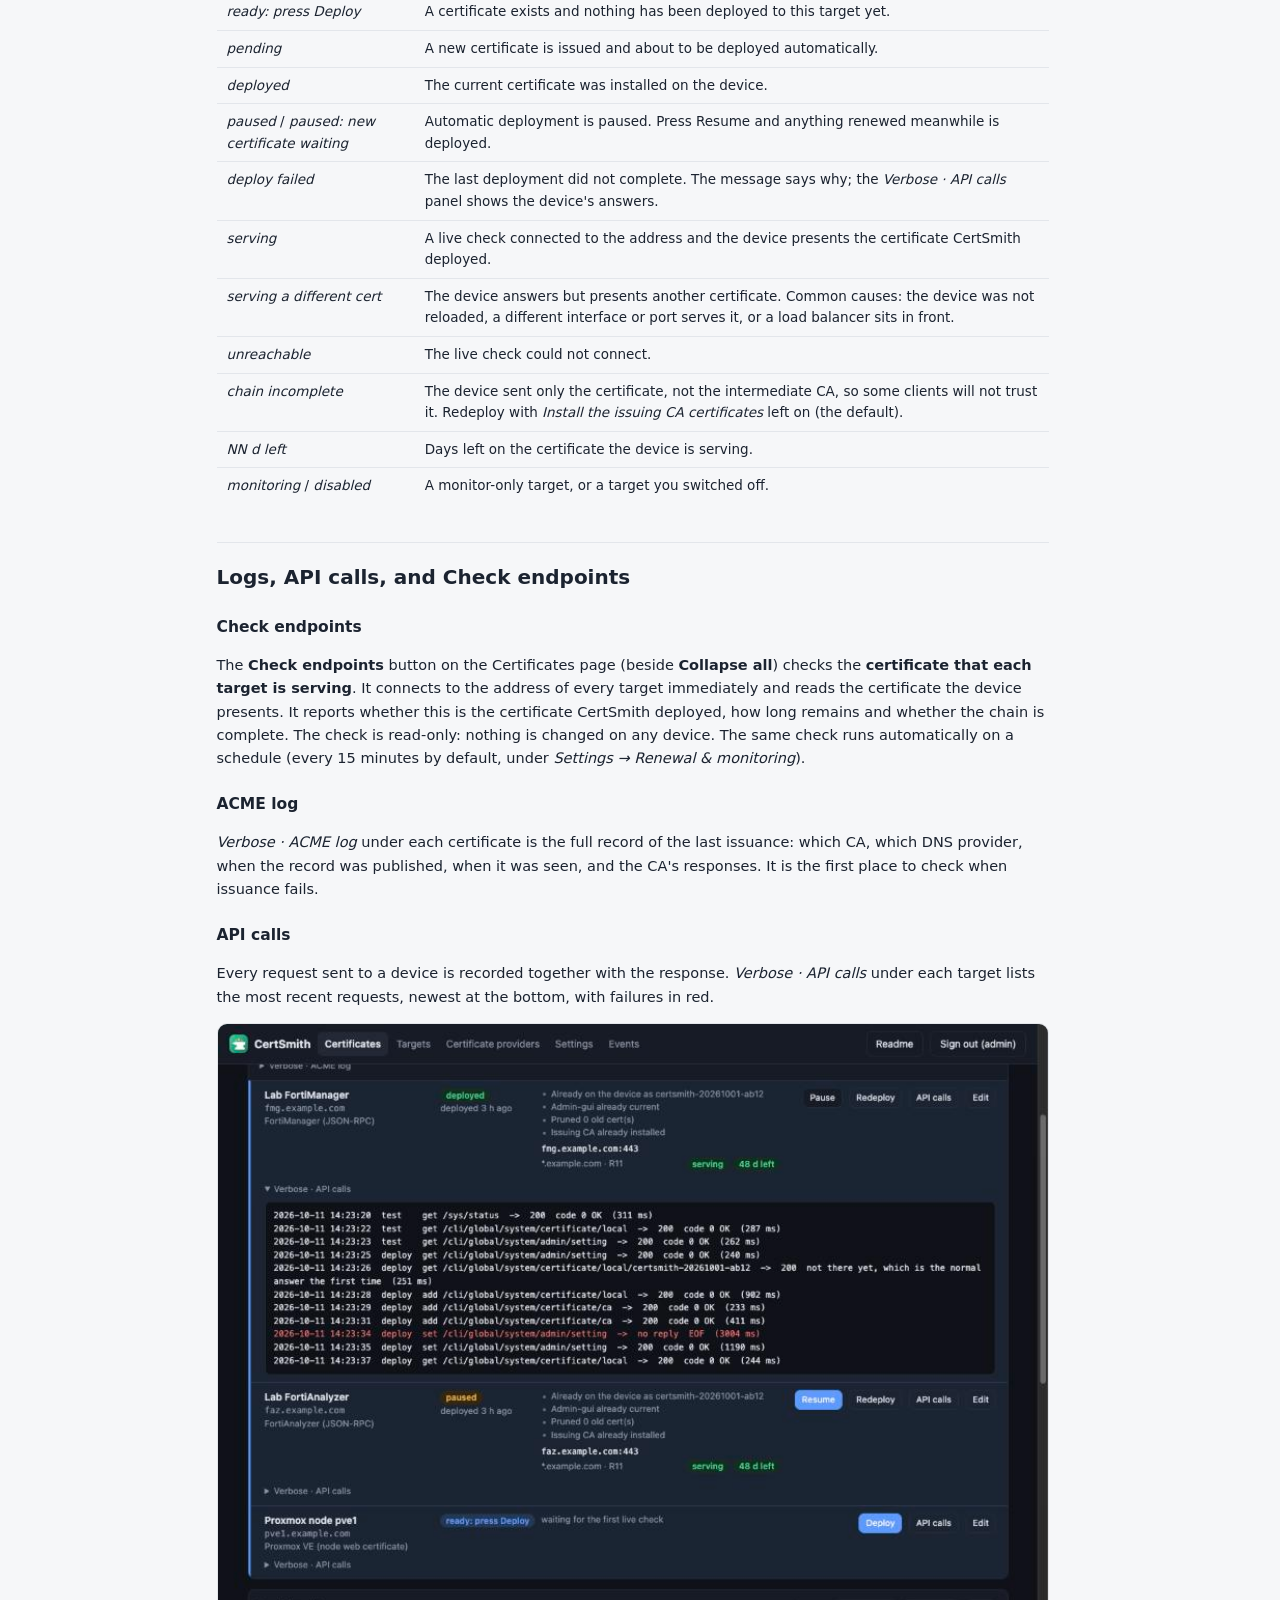
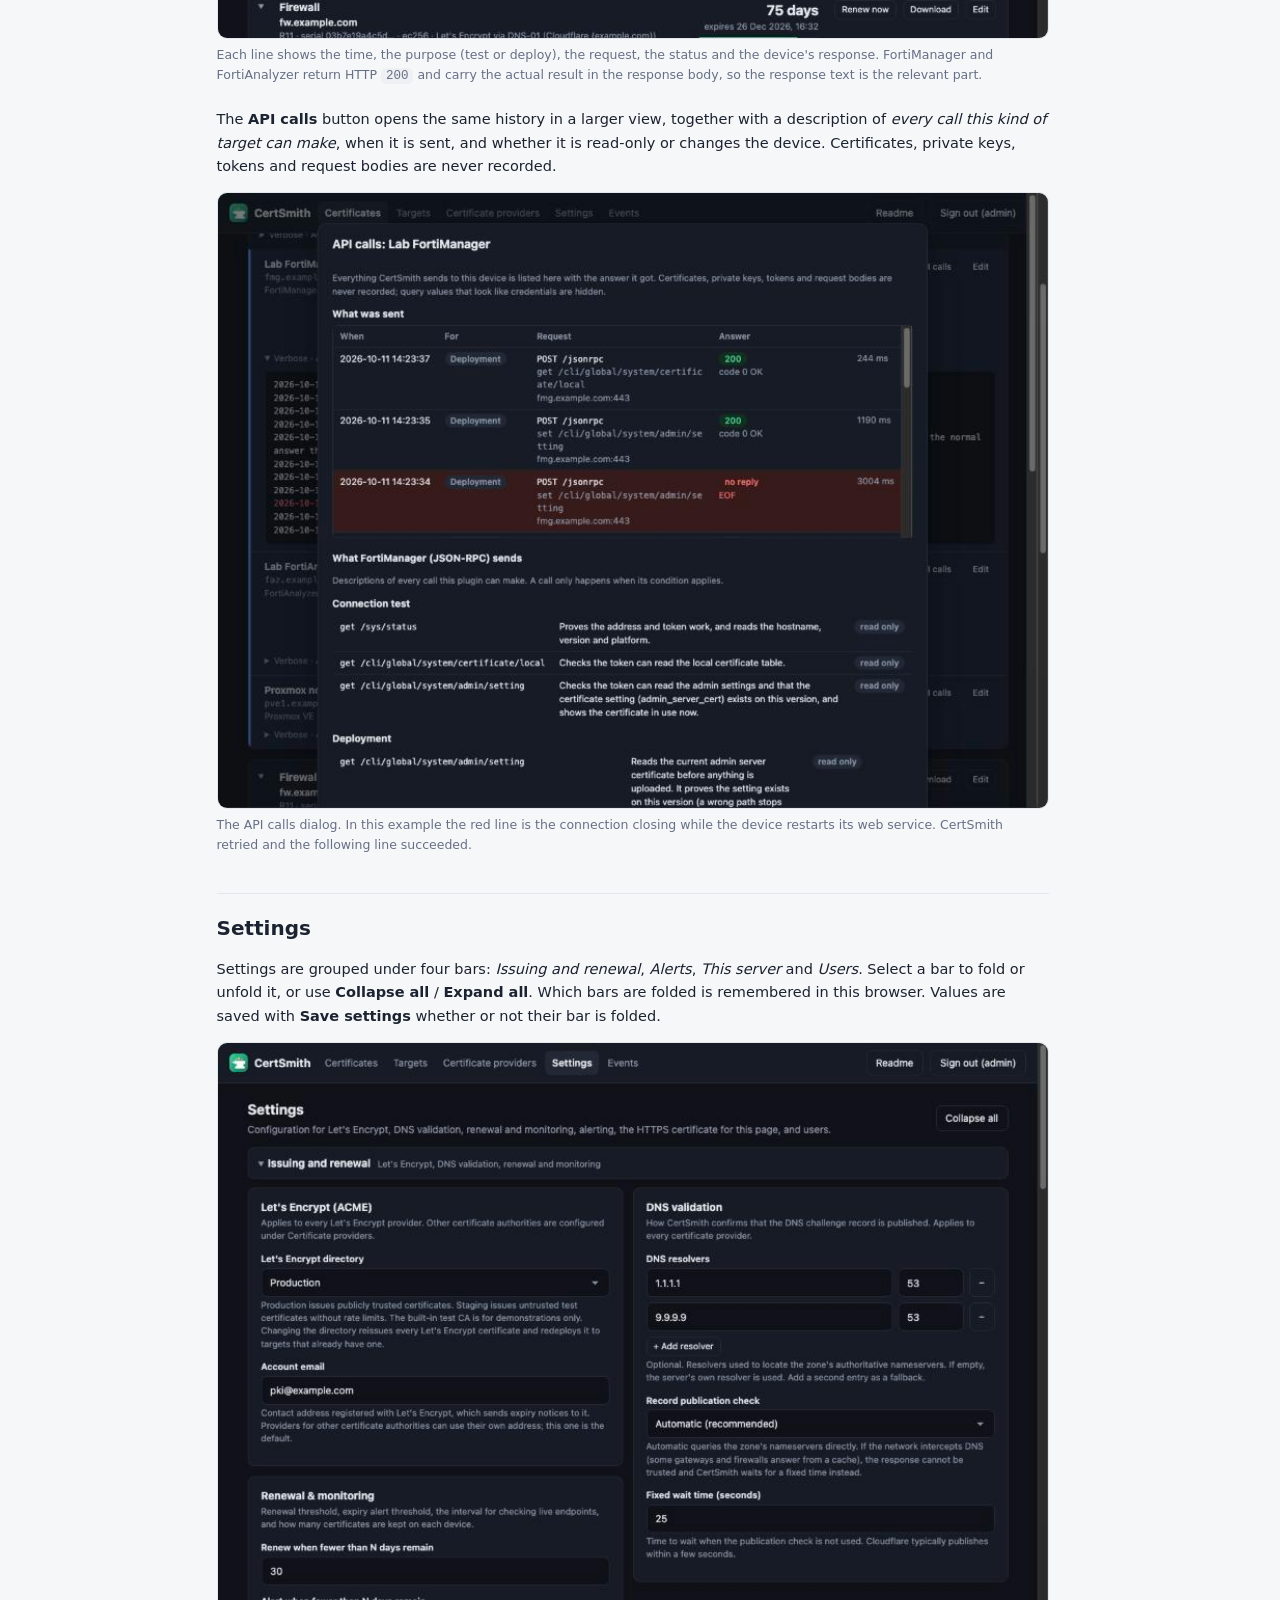
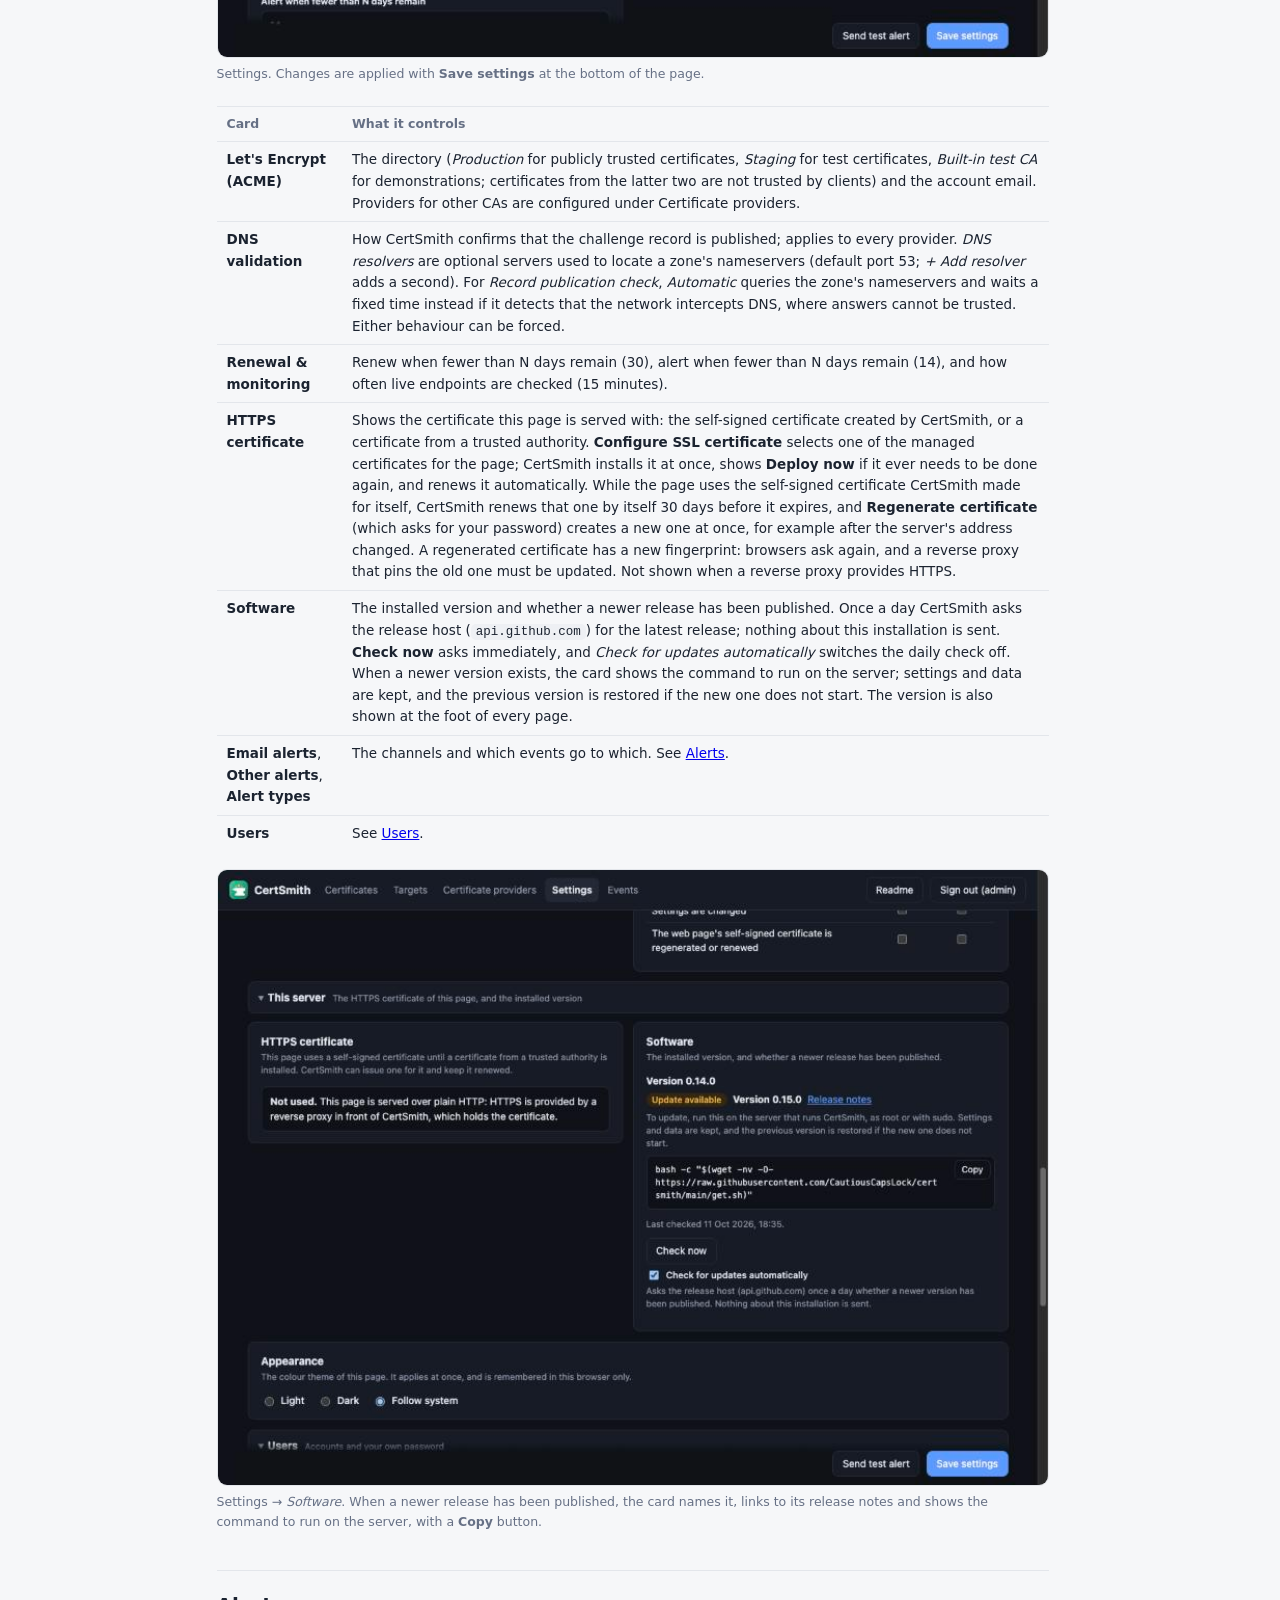
==== commit 0d65e57f: "This page's own certificate: choosing it installs it, and Settings has Deploy now Choosing a certifi" ====
--- a/internal/web/static/help.html
+++ b/internal/web/static/help.html
@@ -211,7 +211,7 @@
   <tr><td><strong>Let's Encrypt (ACME)</strong></td><td>The directory (<em>Production</em> for publicly trusted certificates, <em>Staging</em> for test certificates, <em>Built-in test CA</em> for demonstrations; certificates from the latter two are not trusted by clients) and the account email. Providers for other CAs are configured under Certificate providers.</td></tr>
   <tr><td><strong>DNS validation</strong></td><td>How CertSmith confirms that the challenge record is published; applies to every provider. <em>DNS resolvers</em> are optional servers used to locate a zone's nameservers (default port 53; <em>+ Add resolver</em> adds a second). For <em>Record publication check</em>, <em>Automatic</em> queries the zone's nameservers and waits a fixed time instead if it detects that the network intercepts DNS, where answers cannot be trusted. Either behaviour can be forced.</td></tr>
   <tr><td><strong>Renewal &amp; monitoring</strong></td><td>Renew when fewer than N days remain (30), alert when fewer than N days remain (14), and how often live endpoints are checked (15 minutes).</td></tr>
-  <tr><td><strong>HTTPS certificate</strong></td><td>Shows the certificate this page is served with: the self-signed certificate created by CertSmith, or a certificate from a trusted authority. <strong>Configure SSL certificate</strong> selects one of the managed certificates for the page; CertSmith installs it on the first <em>Deploy</em> and renews it automatically. While the page uses the self-signed certificate CertSmith made for itself, CertSmith renews that one by itself 30 days before it expires, and <strong>Regenerate certificate</strong> (which asks for your password) creates a new one at once, for example after the server's address changed. A regenerated certificate has a new fingerprint: browsers ask again, and a reverse proxy that pins the old one must be updated. Not shown when a reverse proxy provides HTTPS.</td></tr>
+  <tr><td><strong>HTTPS certificate</strong></td><td>Shows the certificate this page is served with: the self-signed certificate created by CertSmith, or a certificate from a trusted authority. <strong>Configure SSL certificate</strong> selects one of the managed certificates for the page; CertSmith installs it at once, shows <strong>Deploy now</strong> if it ever needs to be done again, and renews it automatically. While the page uses the self-signed certificate CertSmith made for itself, CertSmith renews that one by itself 30 days before it expires, and <strong>Regenerate certificate</strong> (which asks for your password) creates a new one at once, for example after the server's address changed. A regenerated certificate has a new fingerprint: browsers ask again, and a reverse proxy that pins the old one must be updated. Not shown when a reverse proxy provides HTTPS.</td></tr>
   <tr><td><strong>Software</strong></td><td>The installed version and whether a newer release has been published. Once a day CertSmith asks the release host (<code>api.github.com</code>) for the latest release; nothing about this installation is sent. <strong>Check now</strong> asks immediately, and <em>Check for updates automatically</em> switches the daily check off. When a newer version exists, the card shows the command to run on the server; settings and data are kept, and the previous version is restored if the new one does not start. The version is also shown at the foot of every page.</td></tr>
   <tr><td><strong>Email alerts</strong>, <strong>Other alerts</strong>, <strong>Alert types</strong></td><td>The channels and which events go to which. See <a href="#alerts">Alerts</a>.</td></tr>
   <tr><td><strong>Users</strong></td><td>See <a href="#users">Users</a>.</td></tr>
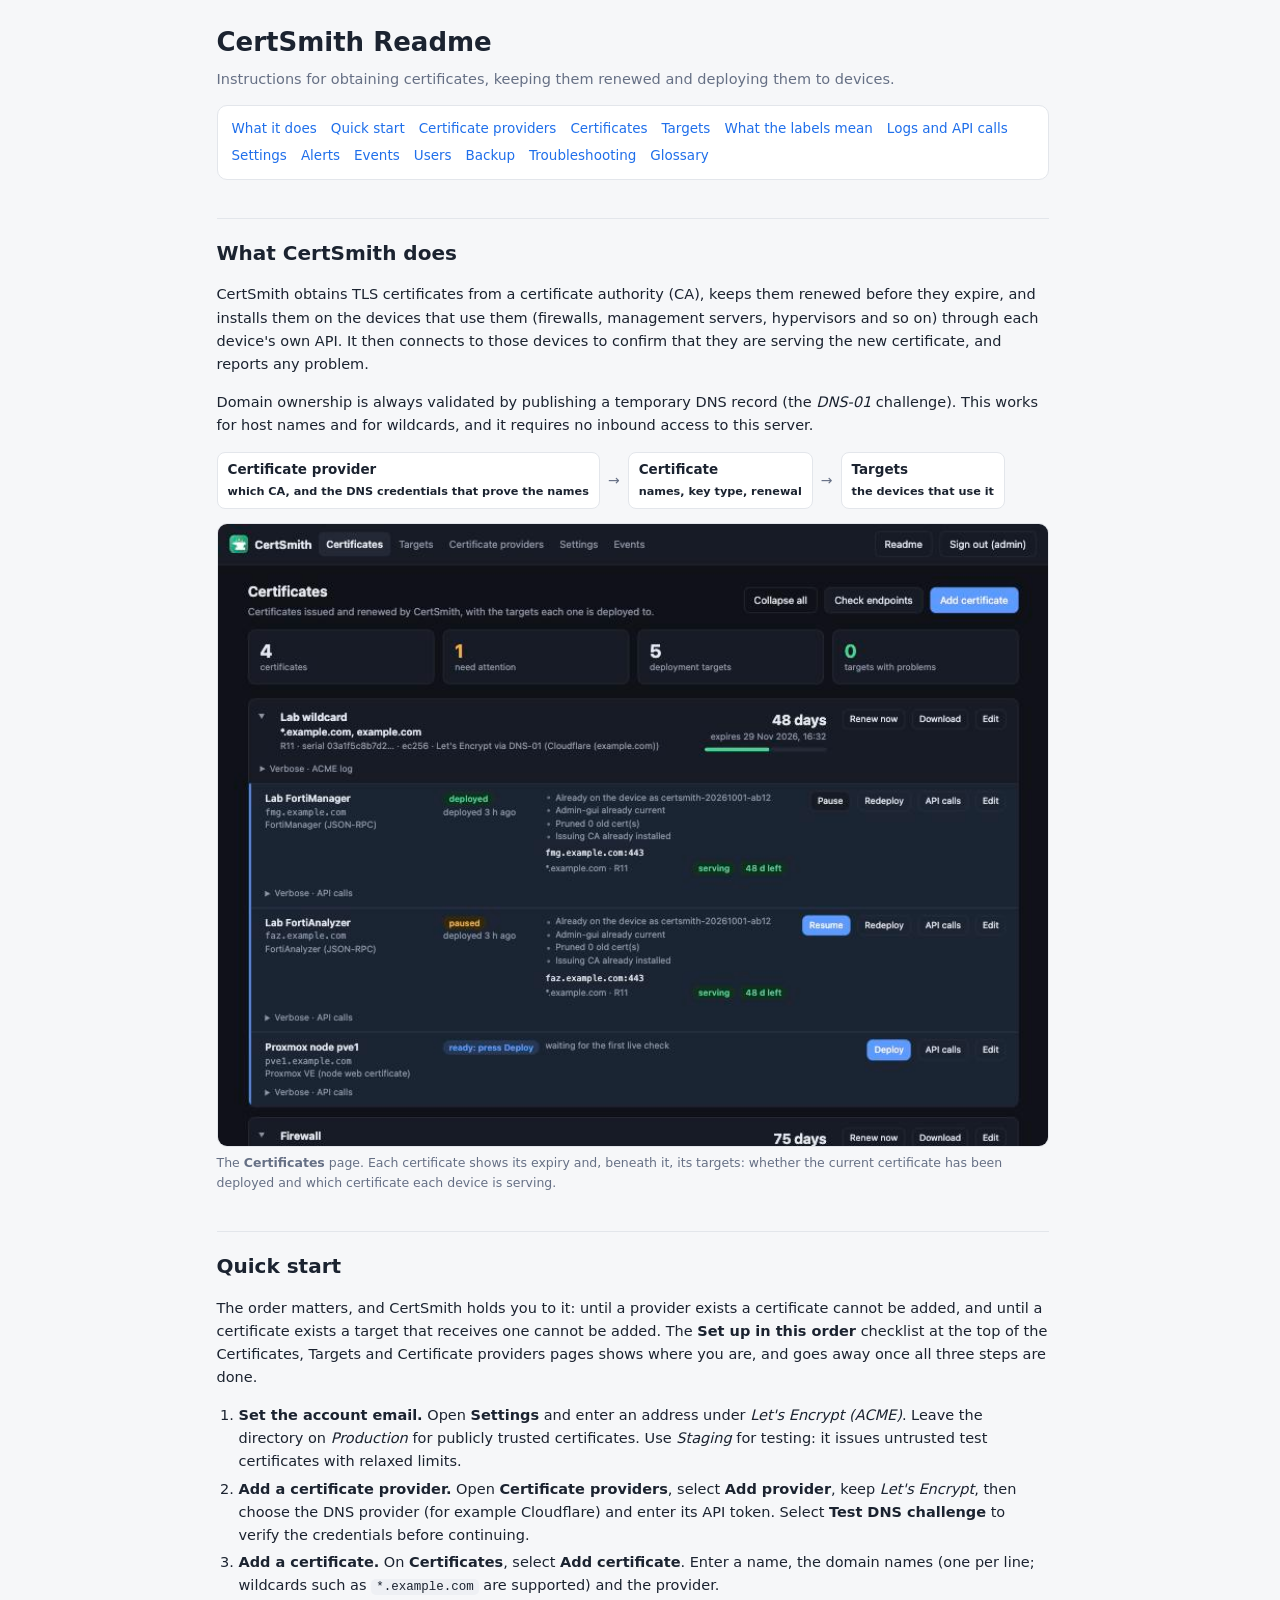
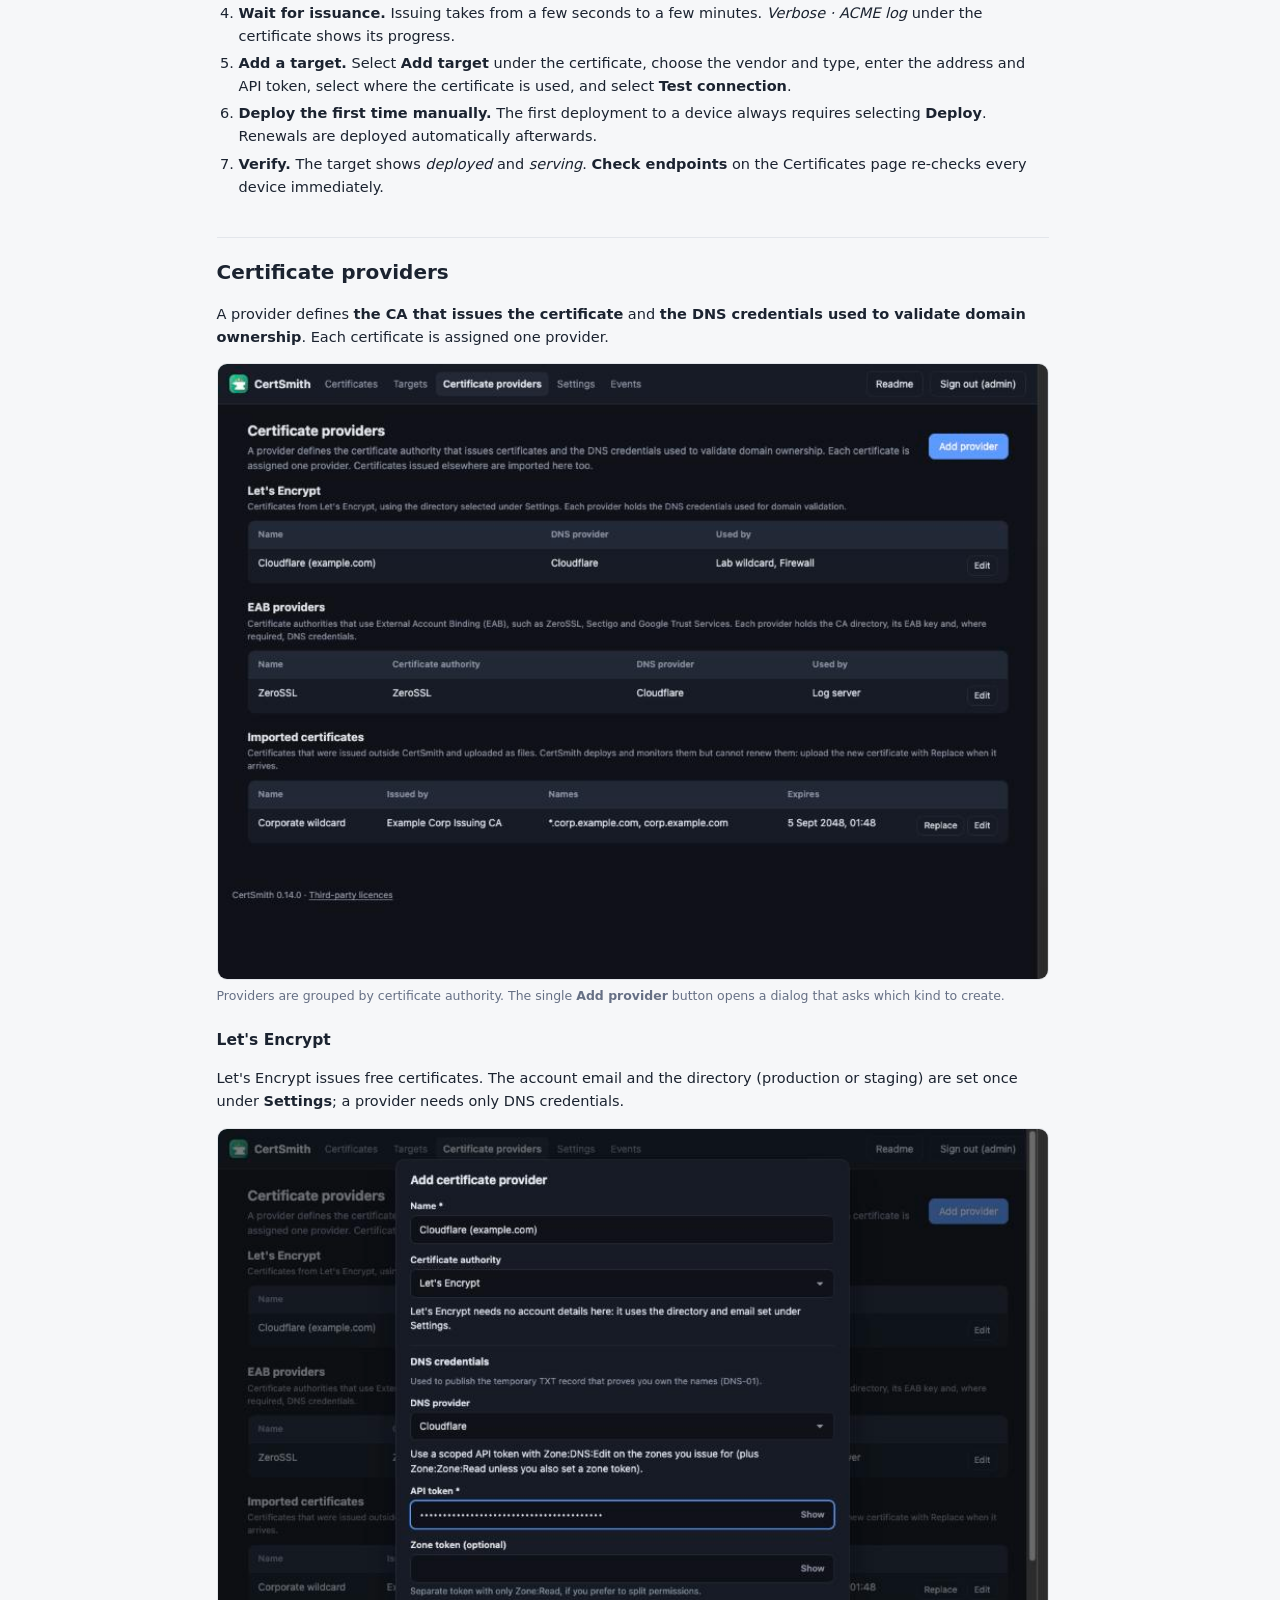
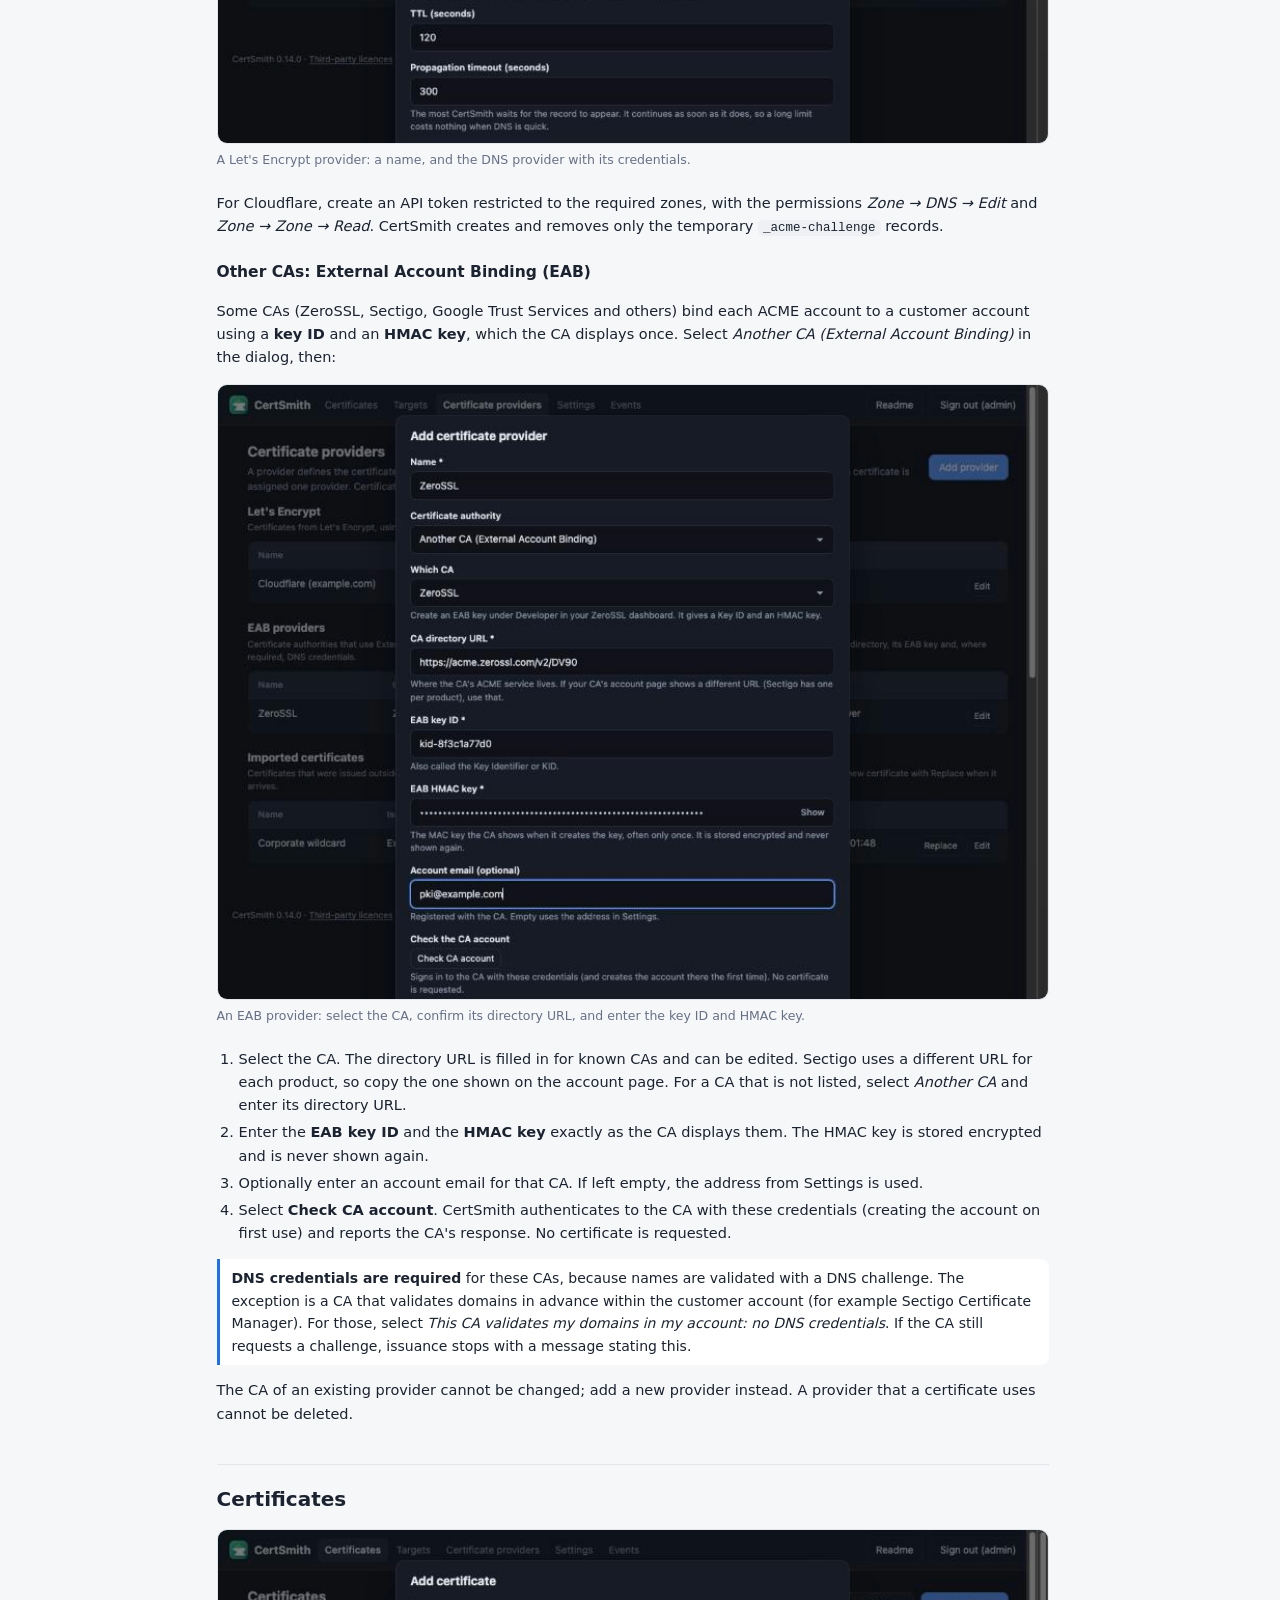
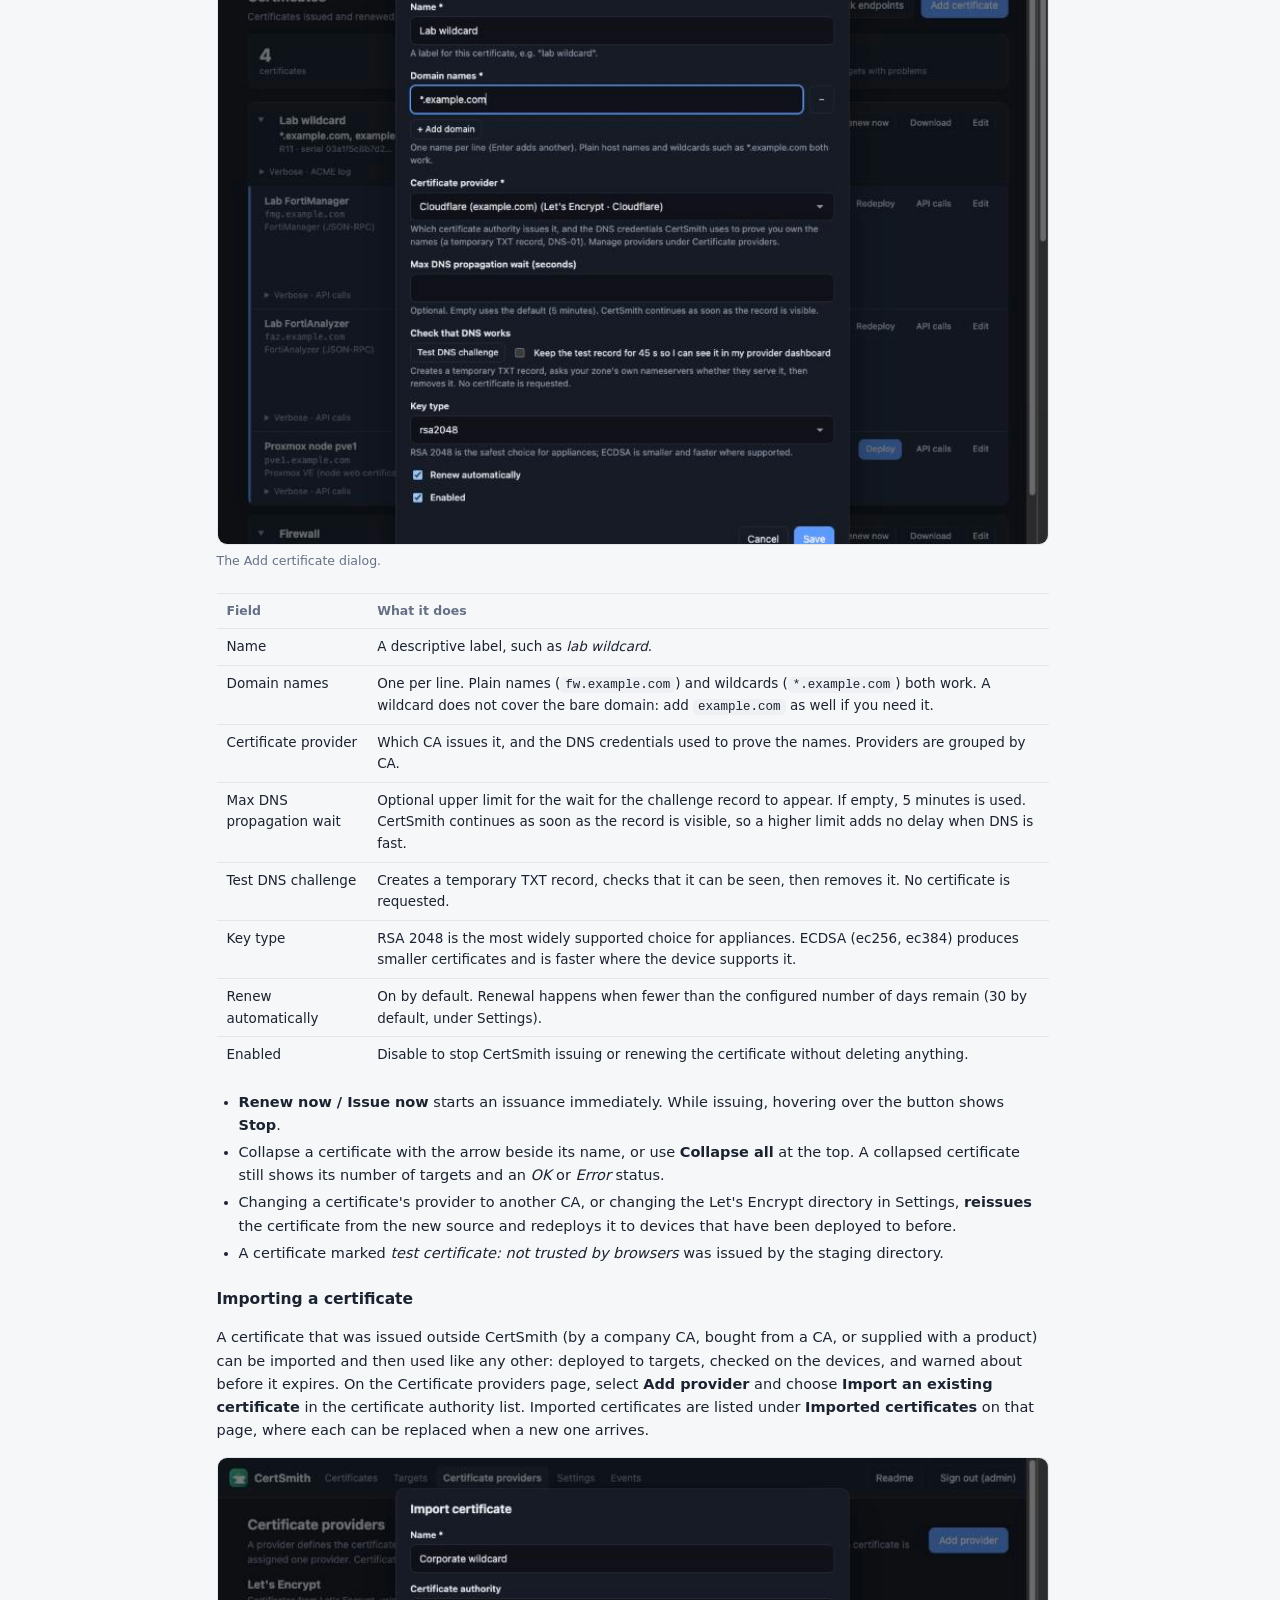
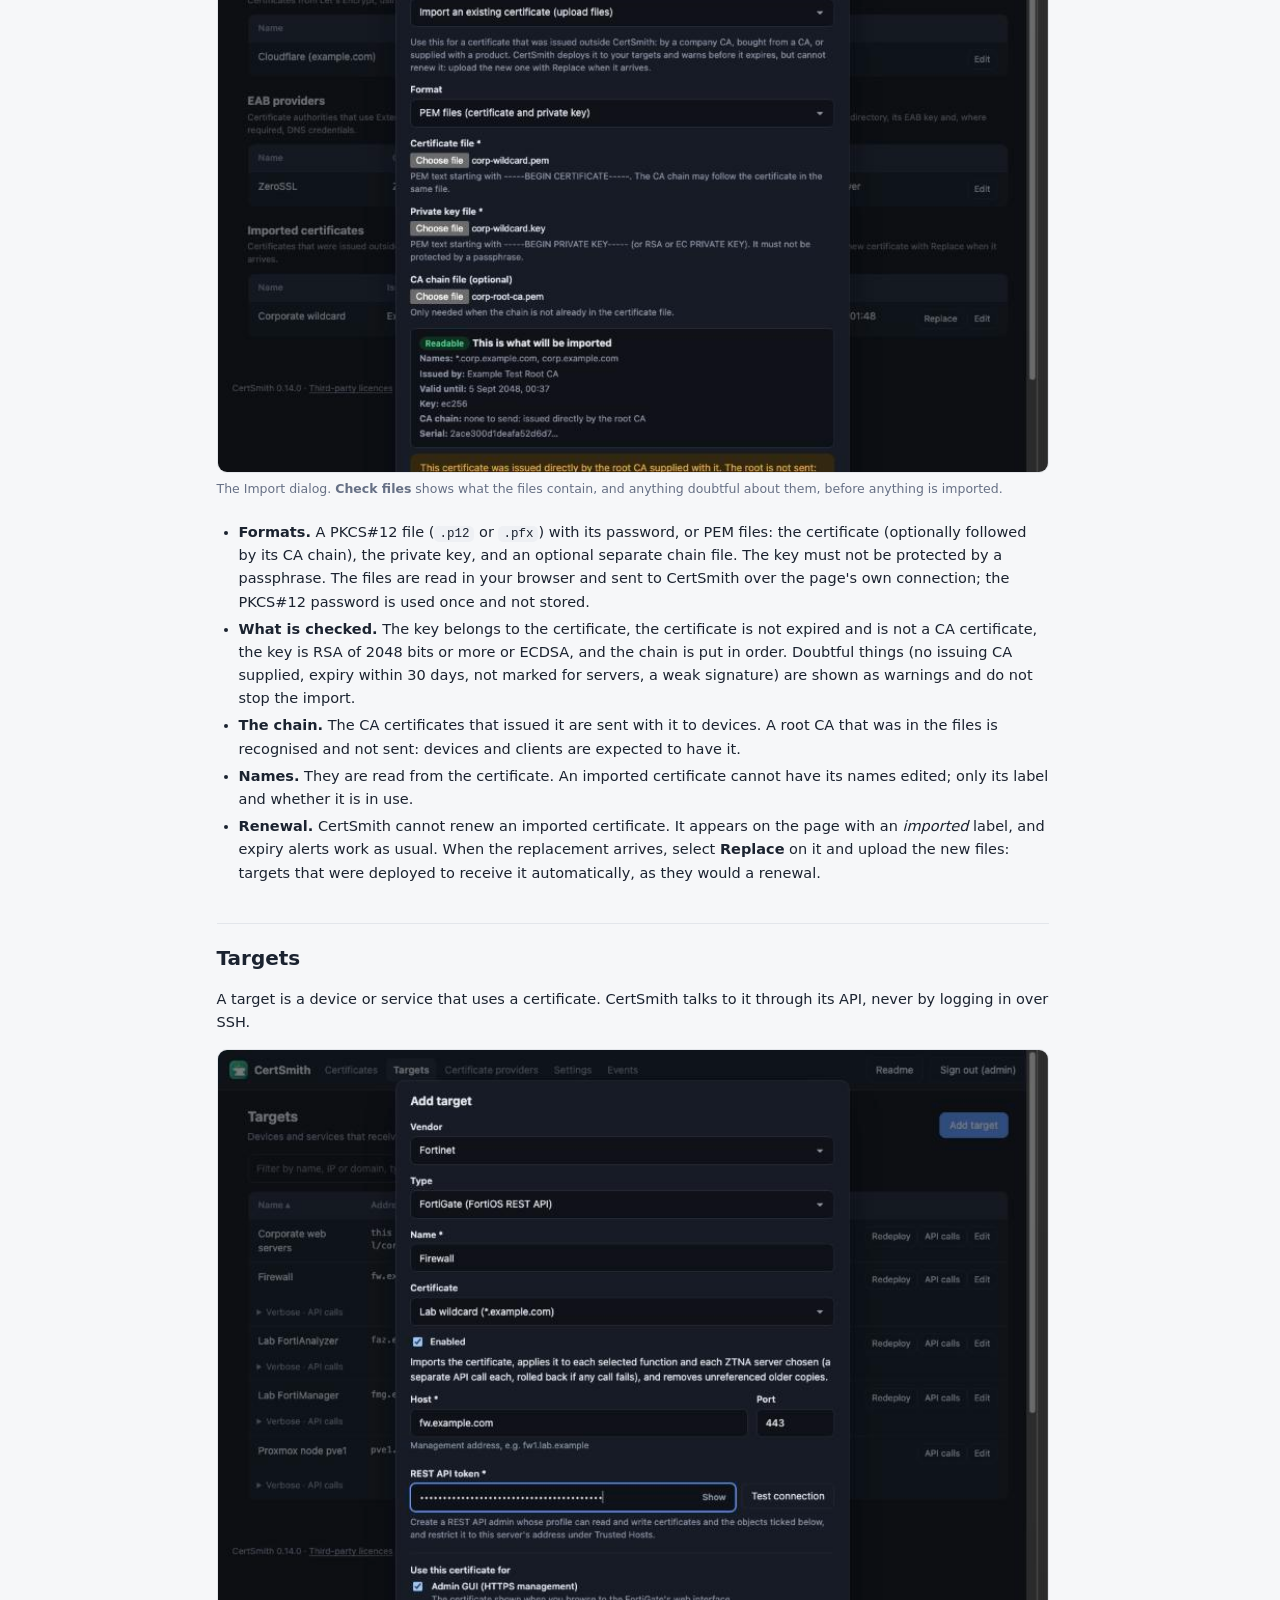
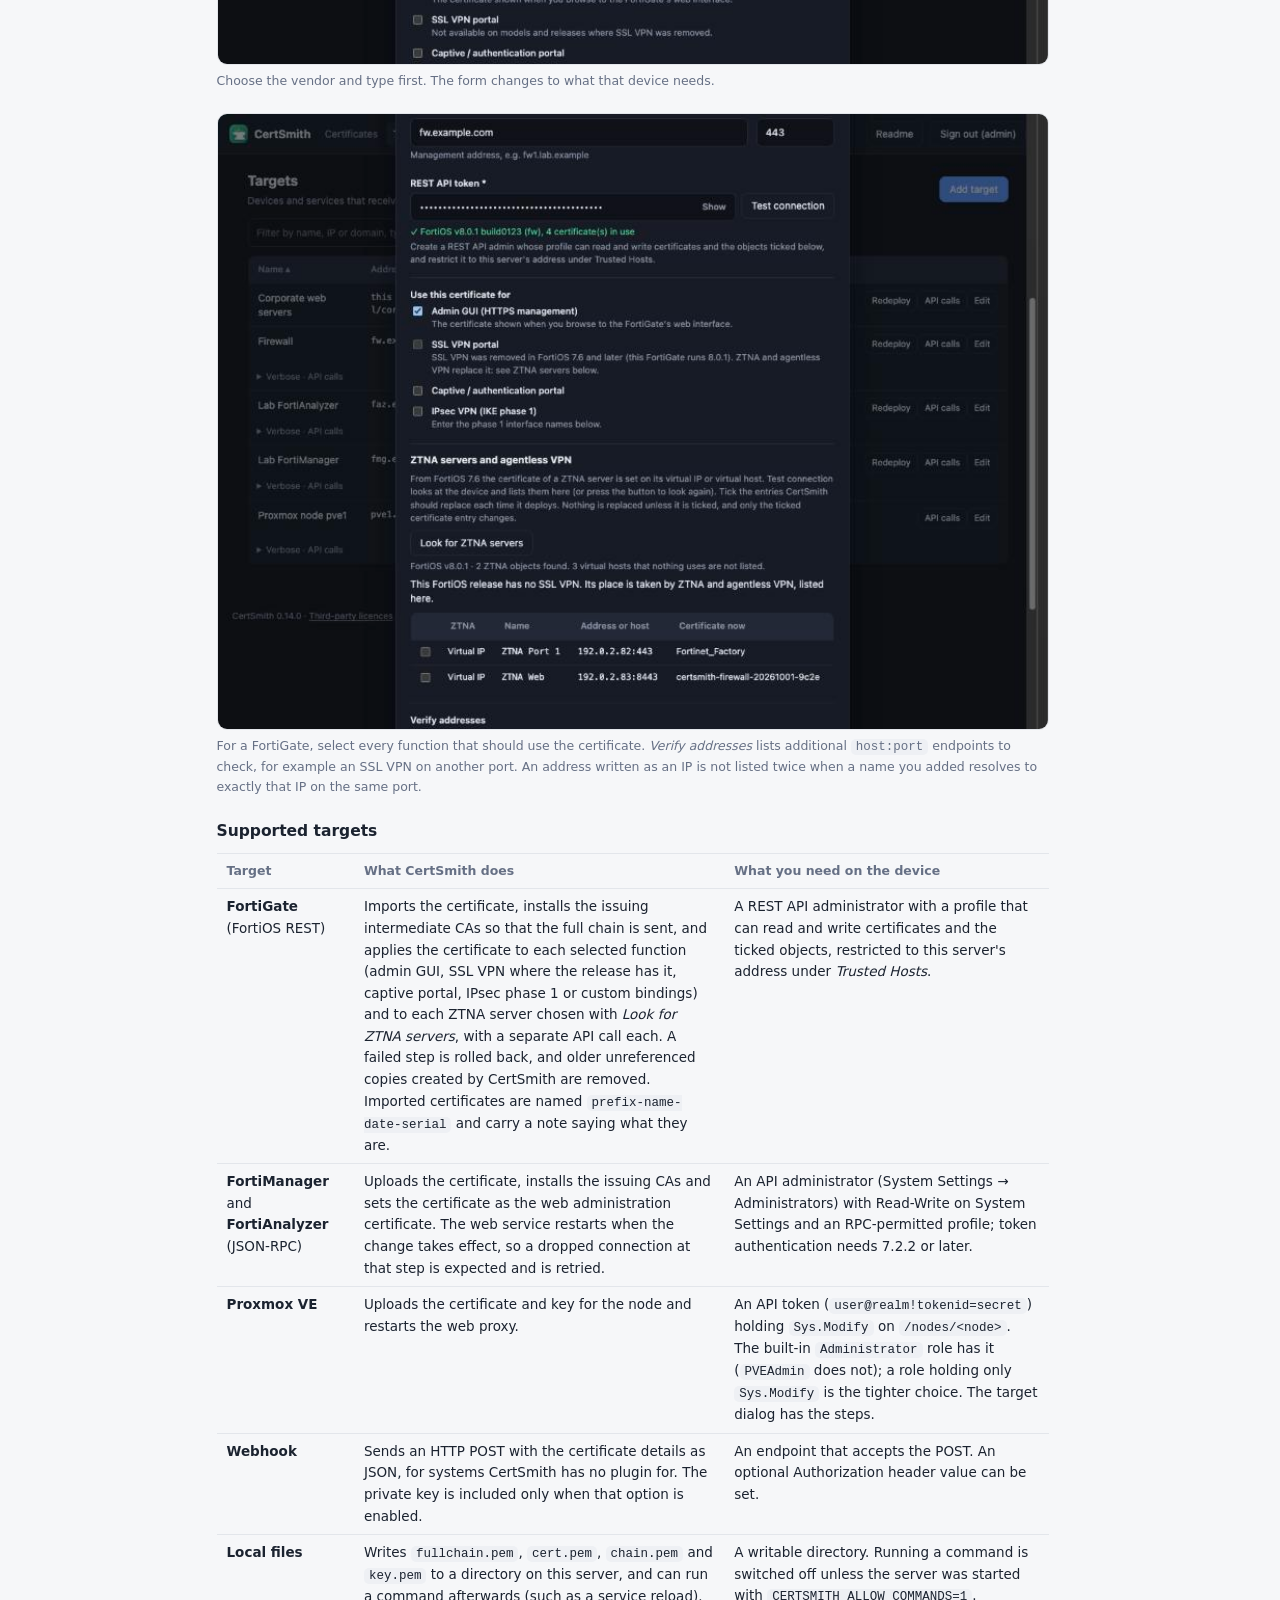
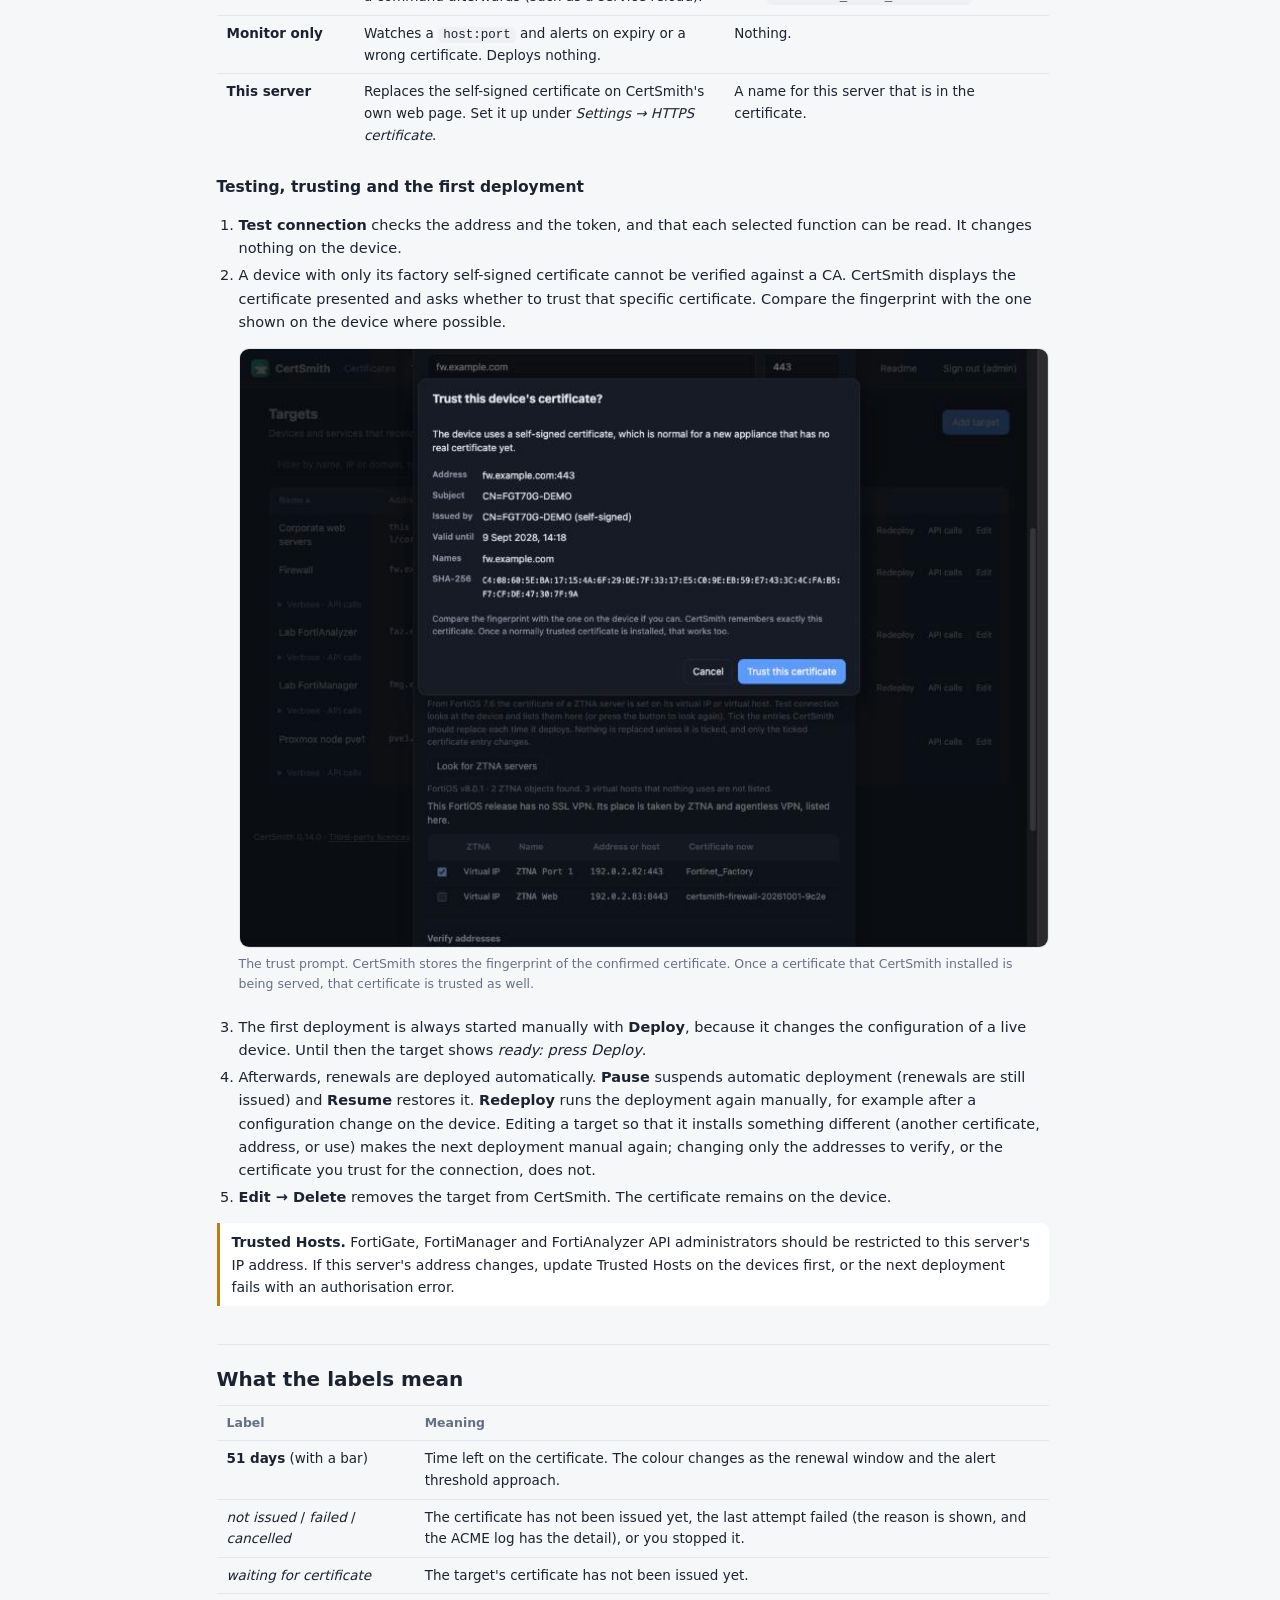
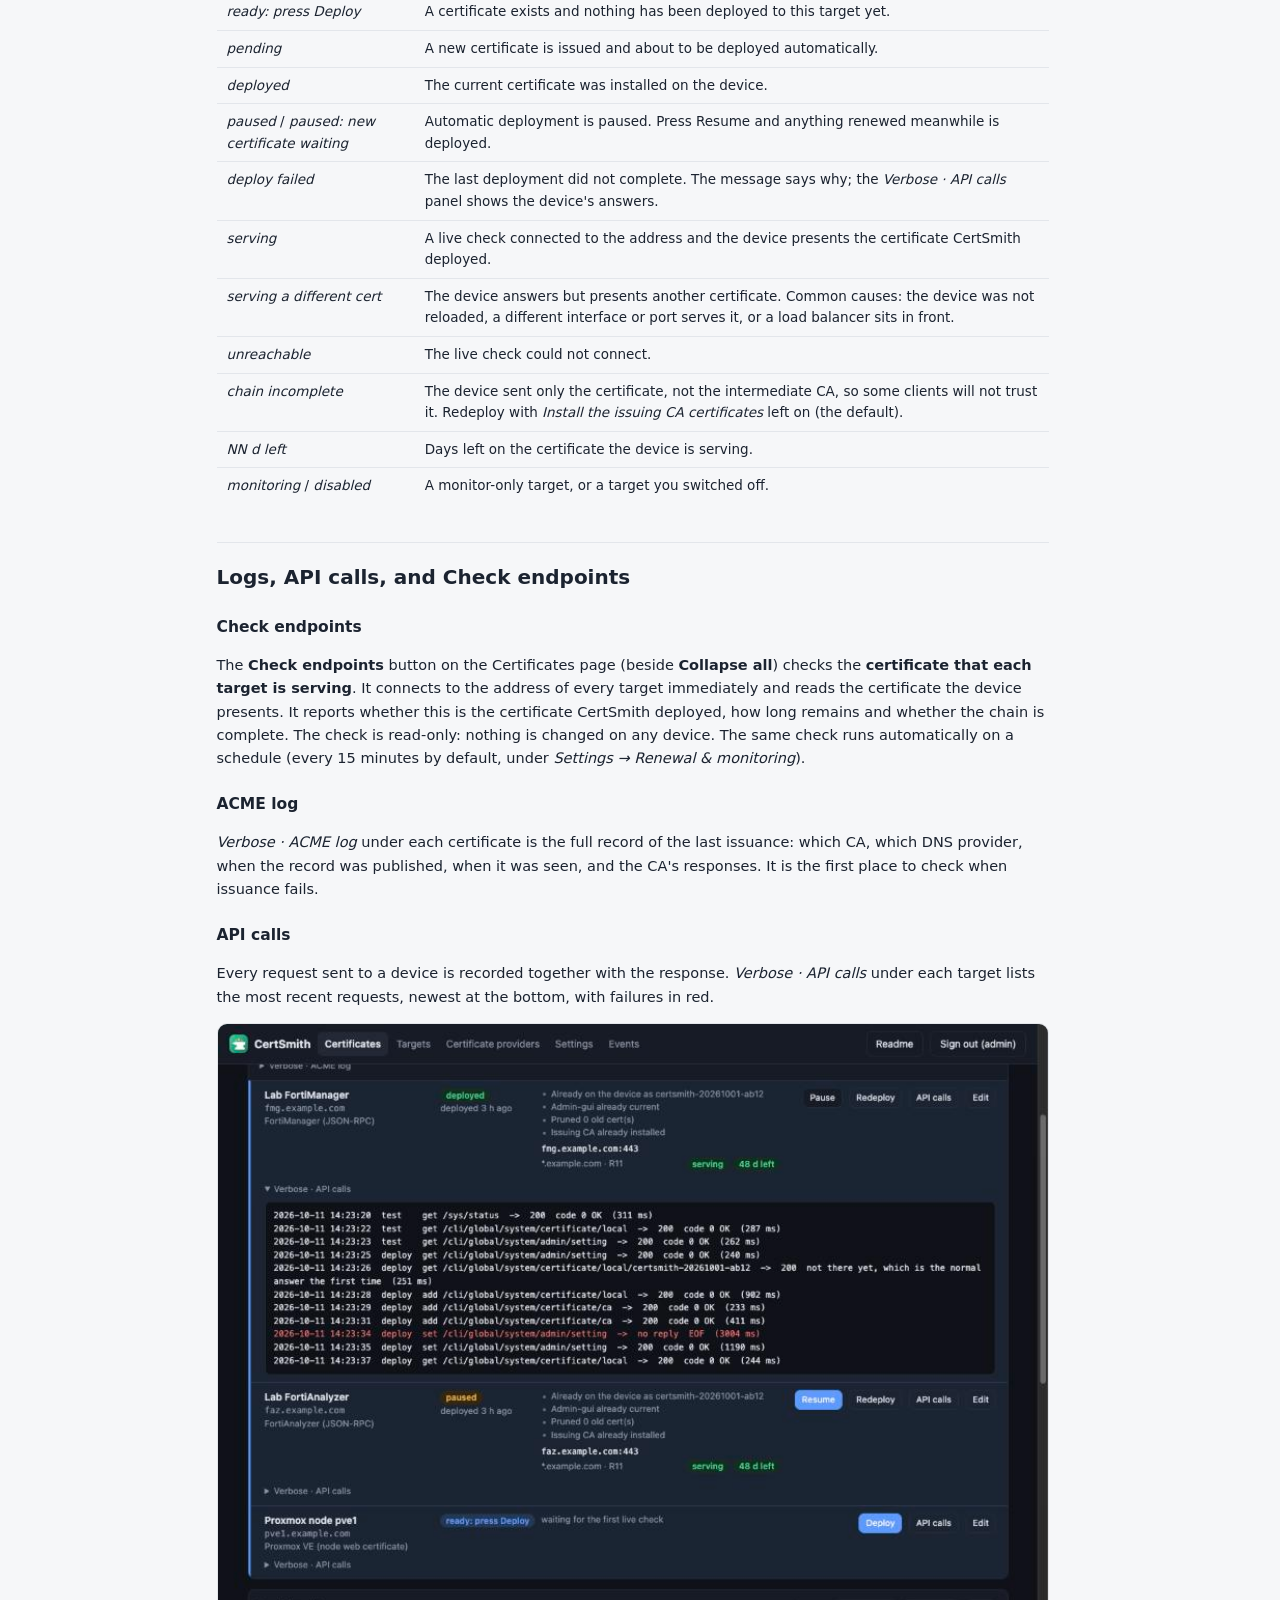
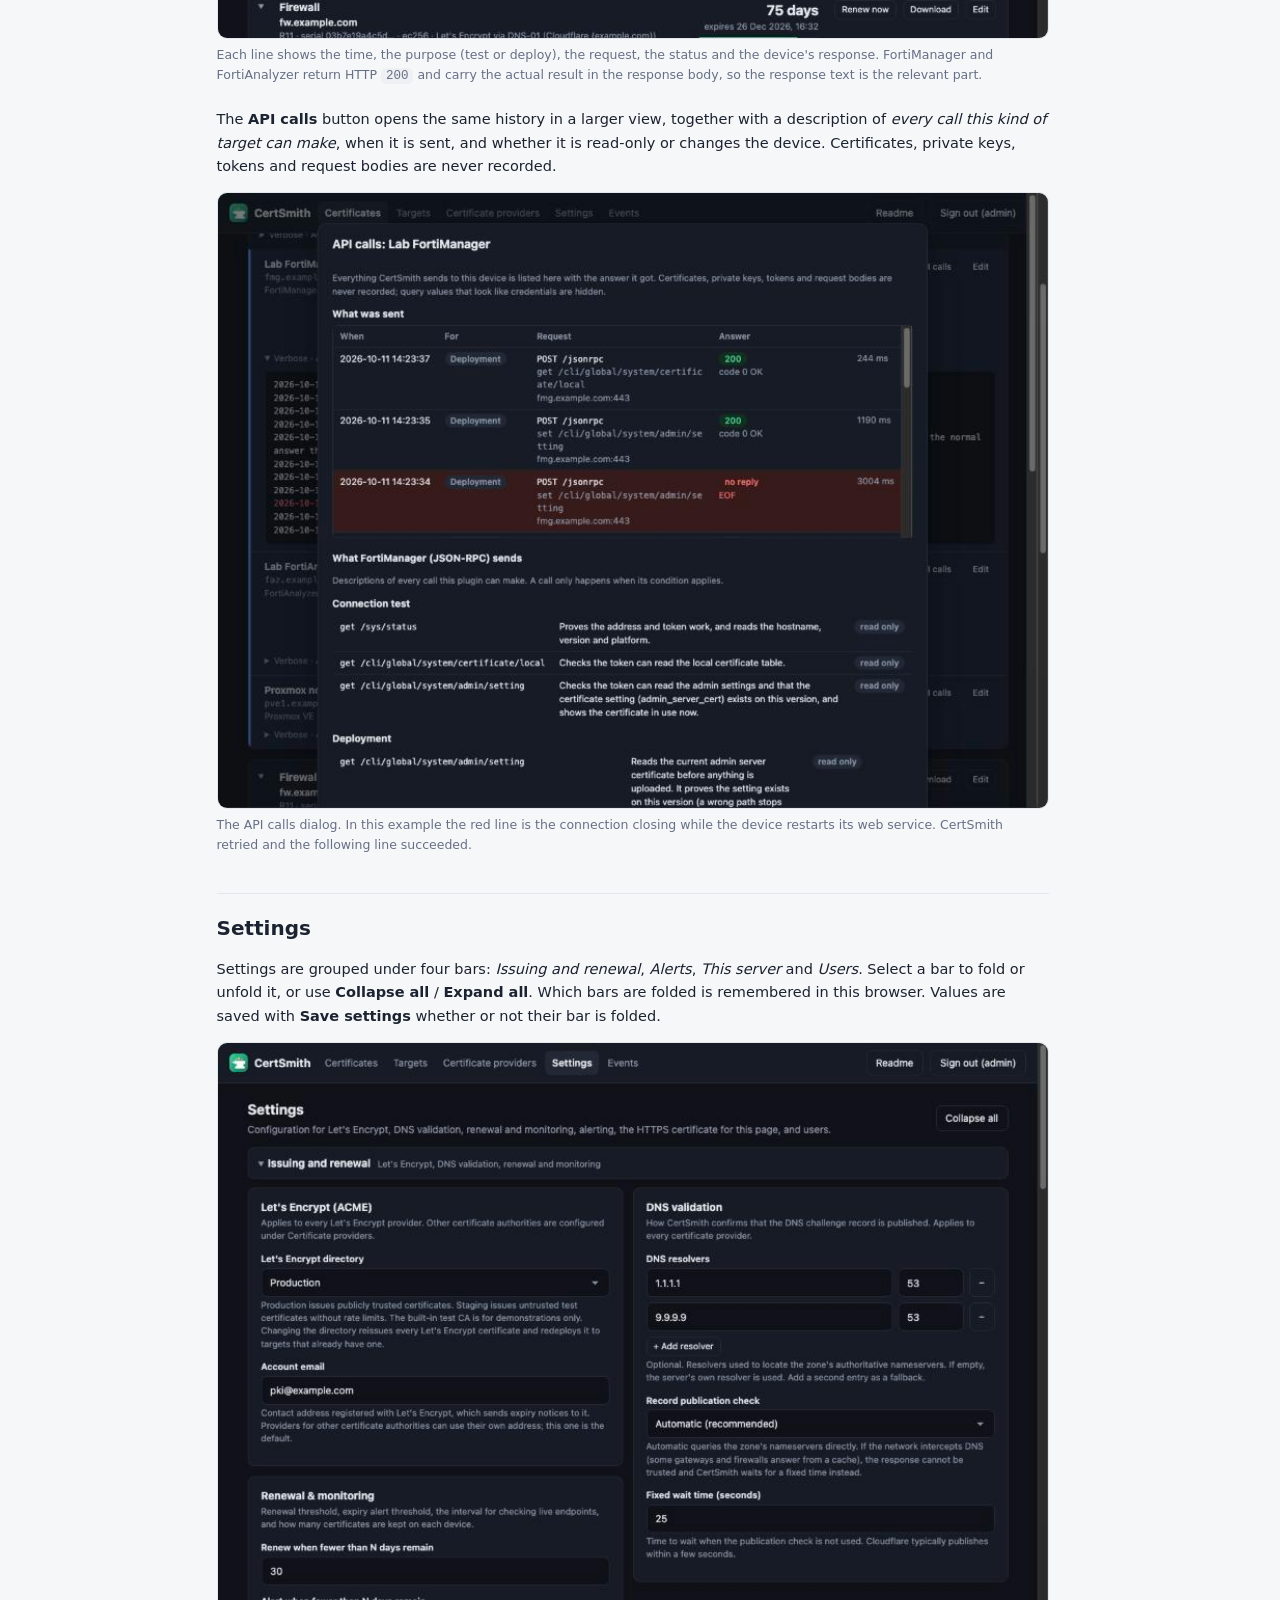
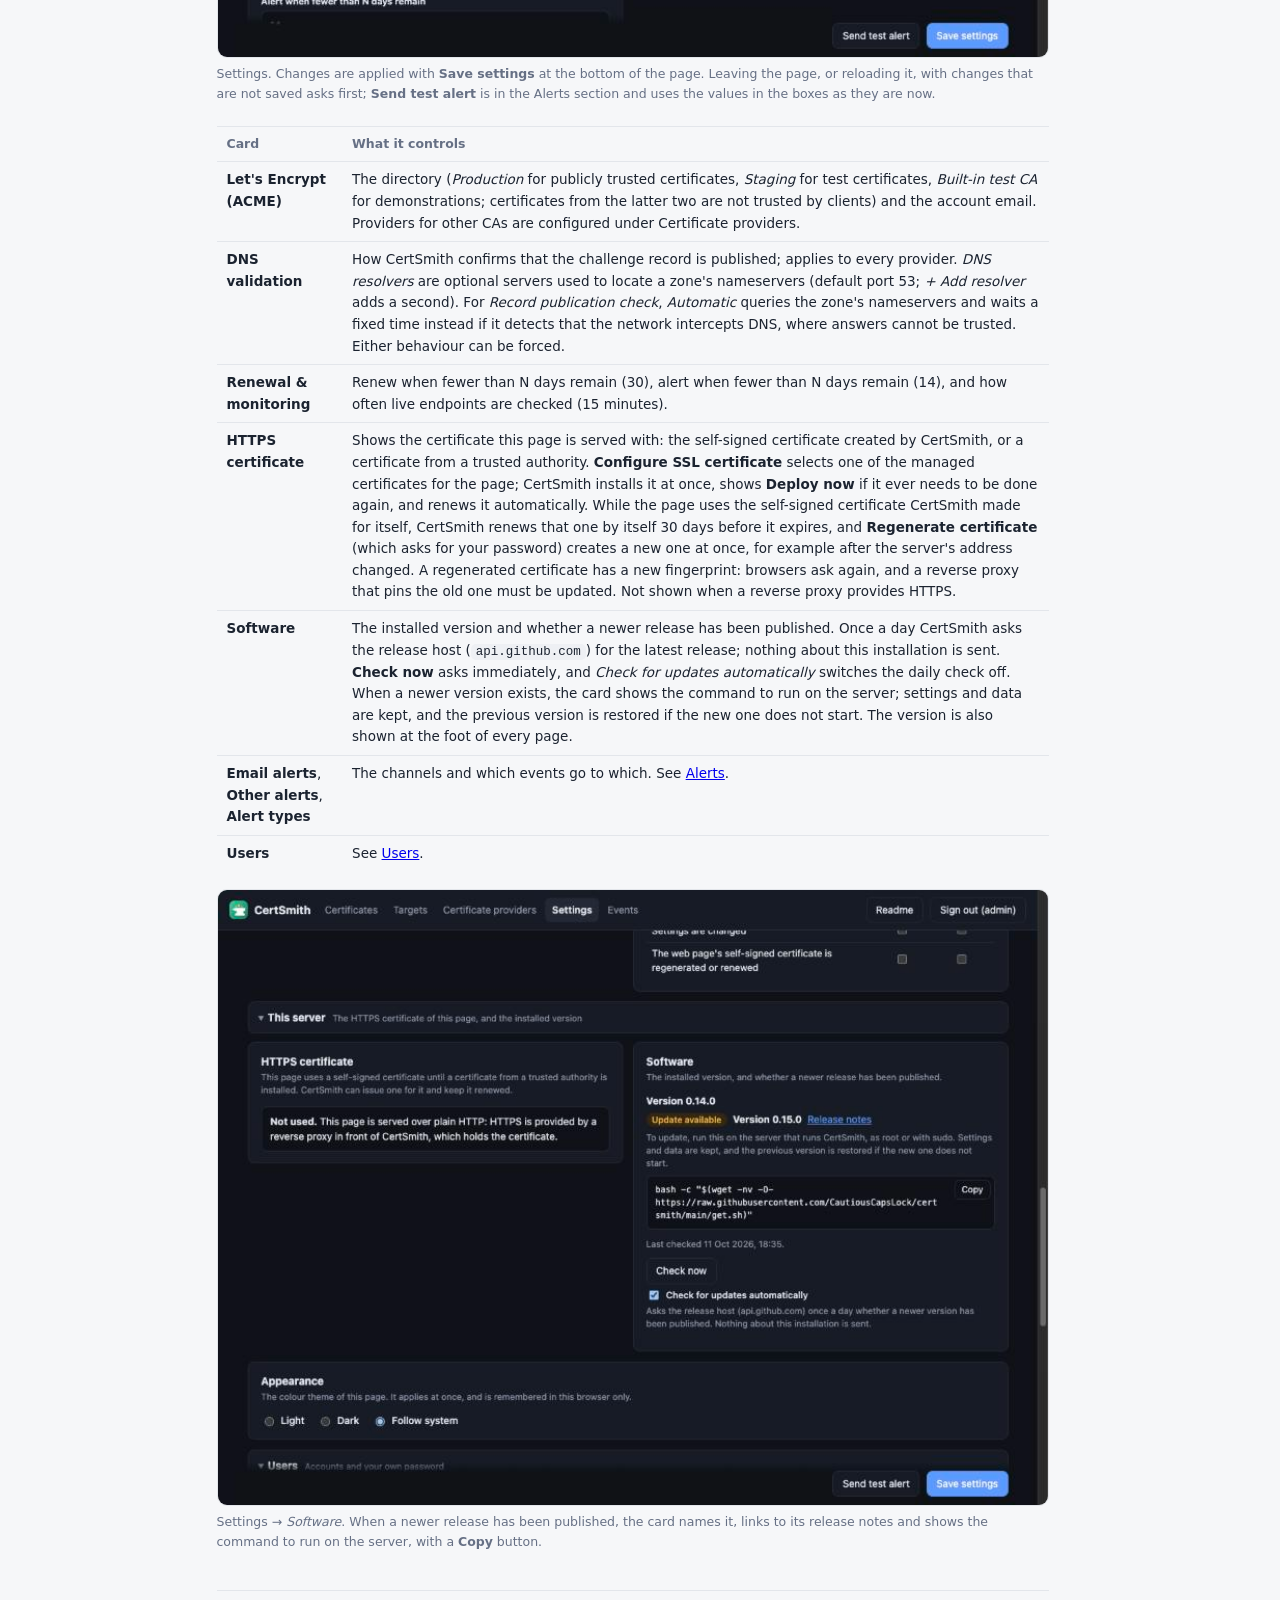
==== commit 0c83db78: "Settings: sections read as groups, Send test alert lives under Alerts, unsaved changes are guarded -" ====
--- a/internal/web/static/help.html
+++ b/internal/web/static/help.html
@@ -204,7 +204,7 @@
 <p>Settings are grouped under four bars: <em>Issuing and renewal</em>, <em>Alerts</em>, <em>This server</em> and <em>Users</em>. Select a bar to fold or unfold it, or use <strong>Collapse all</strong> / <strong>Expand all</strong>. Which bars are folded is remembered in this browser. Values are saved with <strong>Save settings</strong> whether or not their bar is folded.</p>
 <figure>
   <img src="help/settings.jpg" alt="The Settings page">
-  <figcaption>Settings. Changes are applied with <strong>Save settings</strong> at the bottom of the page.</figcaption>
+  <figcaption>Settings. Changes are applied with <strong>Save settings</strong> at the bottom of the page. Leaving the page, or reloading it, with changes that are not saved asks first; <strong>Send test alert</strong> is in the Alerts section and uses the values in the boxes as they are now.</figcaption>
 </figure>
 <table class="ref">
   <tr><th>Card</th><th>What it controls</th></tr>
--- a/internal/web/static/style.css
+++ b/internal/web/static/style.css
@@ -199,7 +199,12 @@
 details.verbose.setgroup > summary:hover { border-color: var(--muted); }
 .setgroup .gtitle { font-size: 15px; font-weight: 700; color: var(--text); }
 .setgroup .ghint { margin-left: 10px; }
-.setgroup > .gbody { margin-top: 12px; }
+.setgroup > .gbody { margin: 0 0 6px 12px; padding: 14px 0 2px 18px; border-left: 2px solid color-mix(in srgb, var(--accent) 40%, var(--line)); }
+details.setgroup[open] > summary { border-color: color-mix(in srgb, var(--accent) 40%, var(--line)); }
+.testalert { display: flex; align-items: center; gap: 10px; flex-wrap: wrap; margin: 14px 0 4px; }
+.testalert .meta { flex: 1 1 240px; }
+.unsaved { color: var(--warn); font-size: 13px; font-weight: 600; margin-right: auto; }
+@media (max-width: 760px) { .setgroup > .gbody { margin-left: 6px; padding-left: 10px; } }
 .setgroup:not([open]) { margin-bottom: 10px; }
 /* Settings > Software */
 .swline { display: flex; flex-wrap: wrap; align-items: center; gap: 8px; margin: 2px 0 6px; }
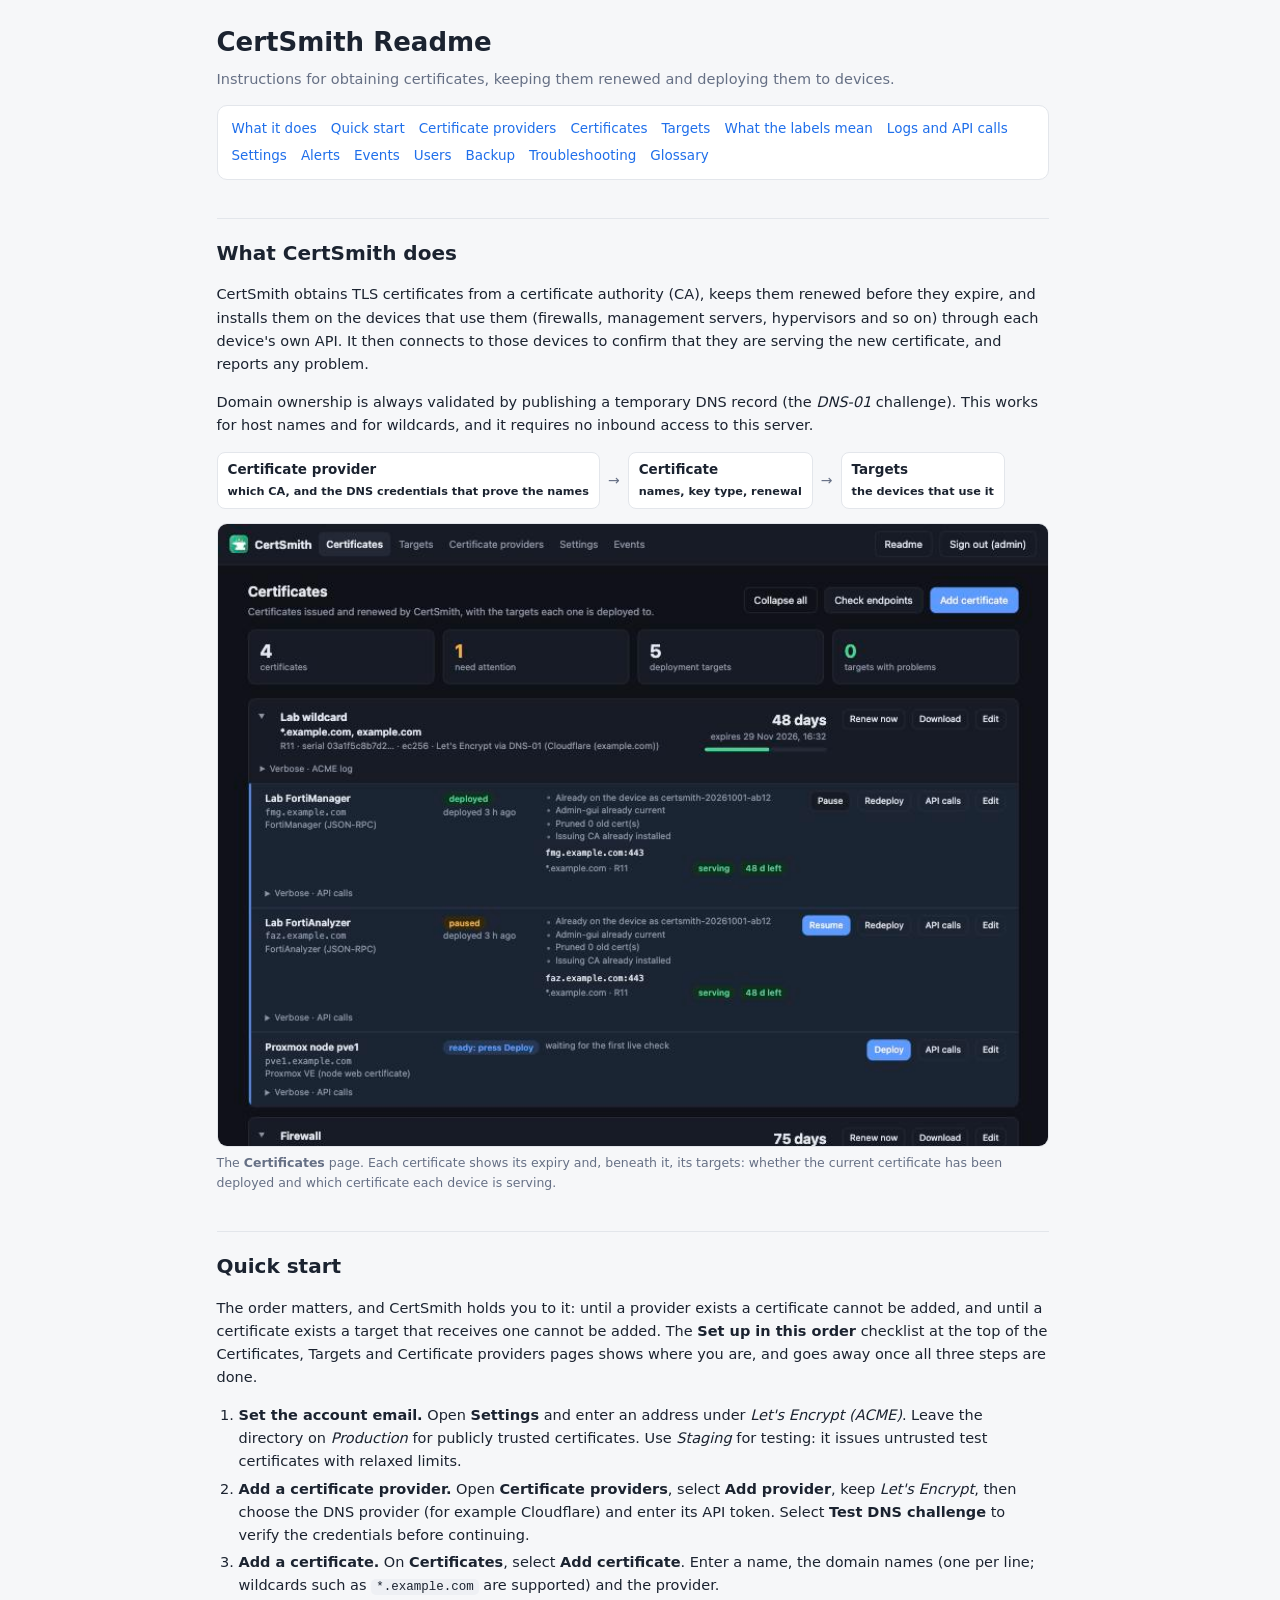
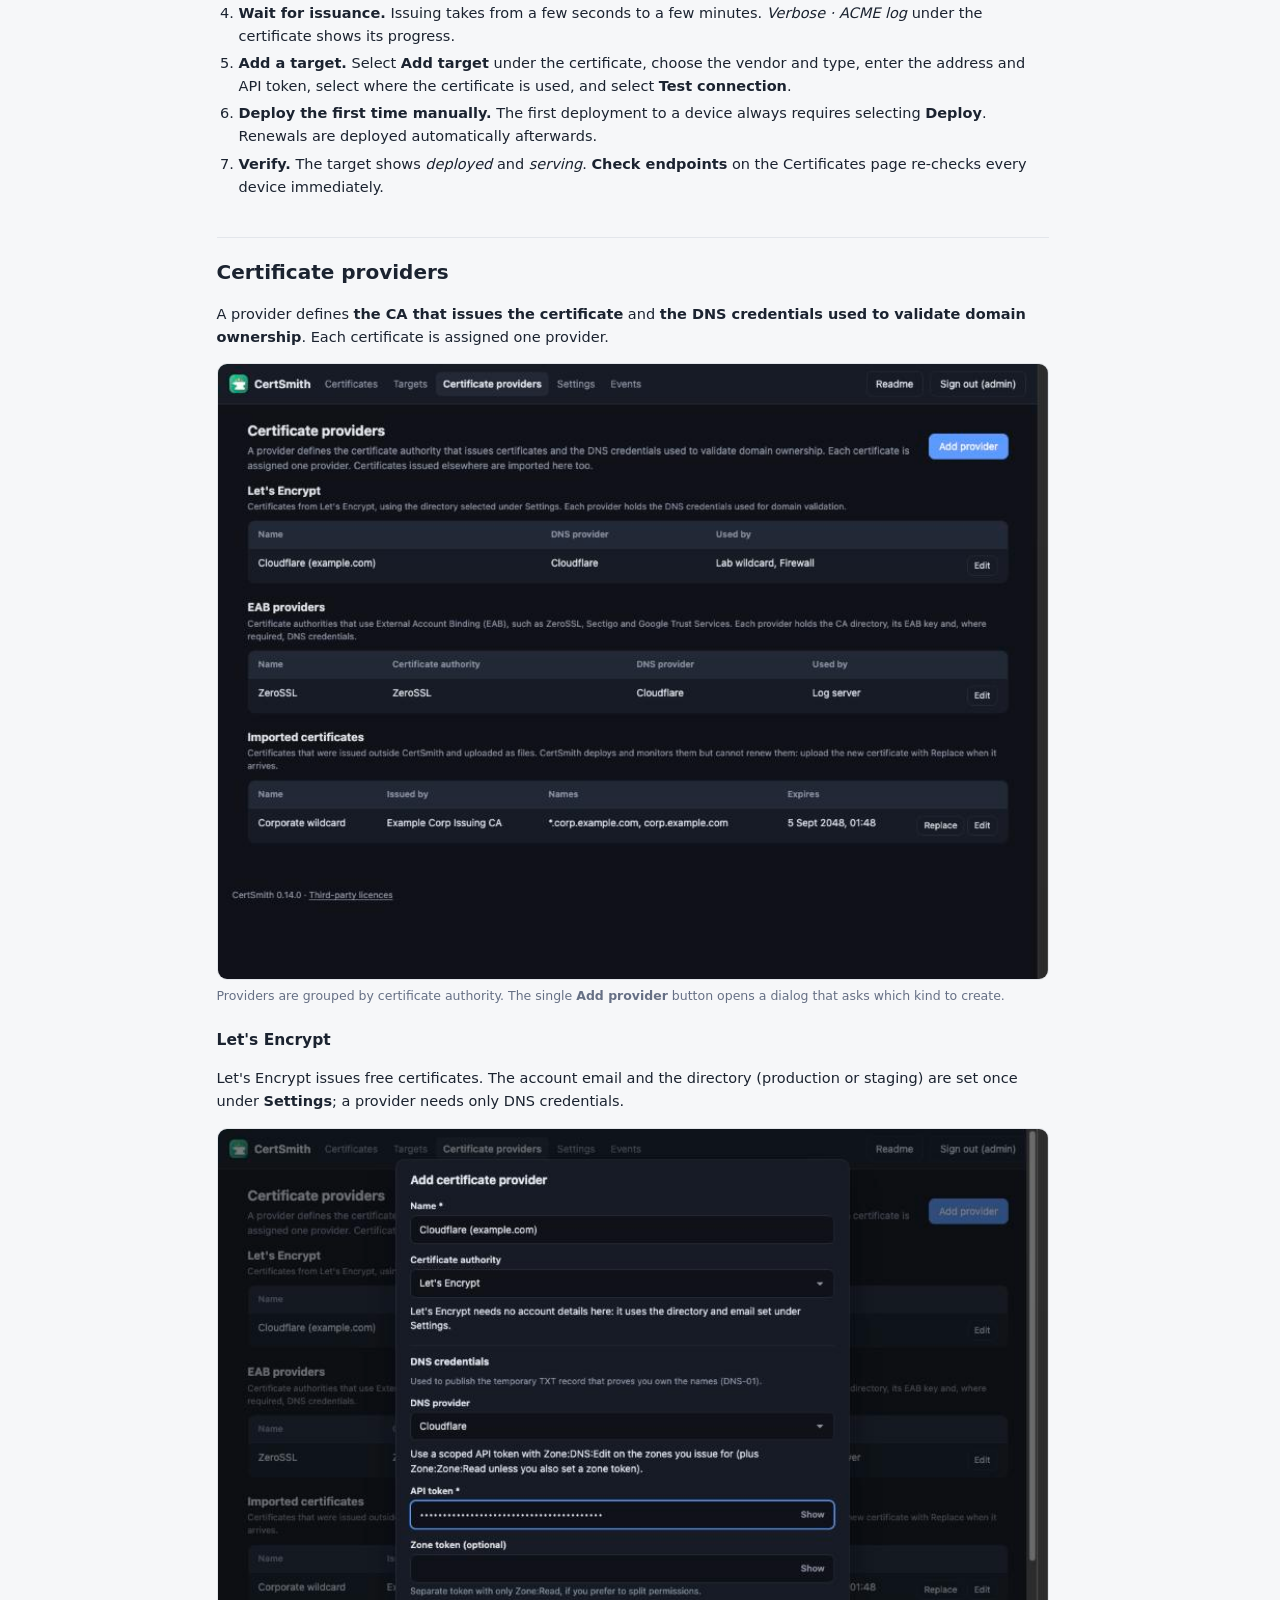
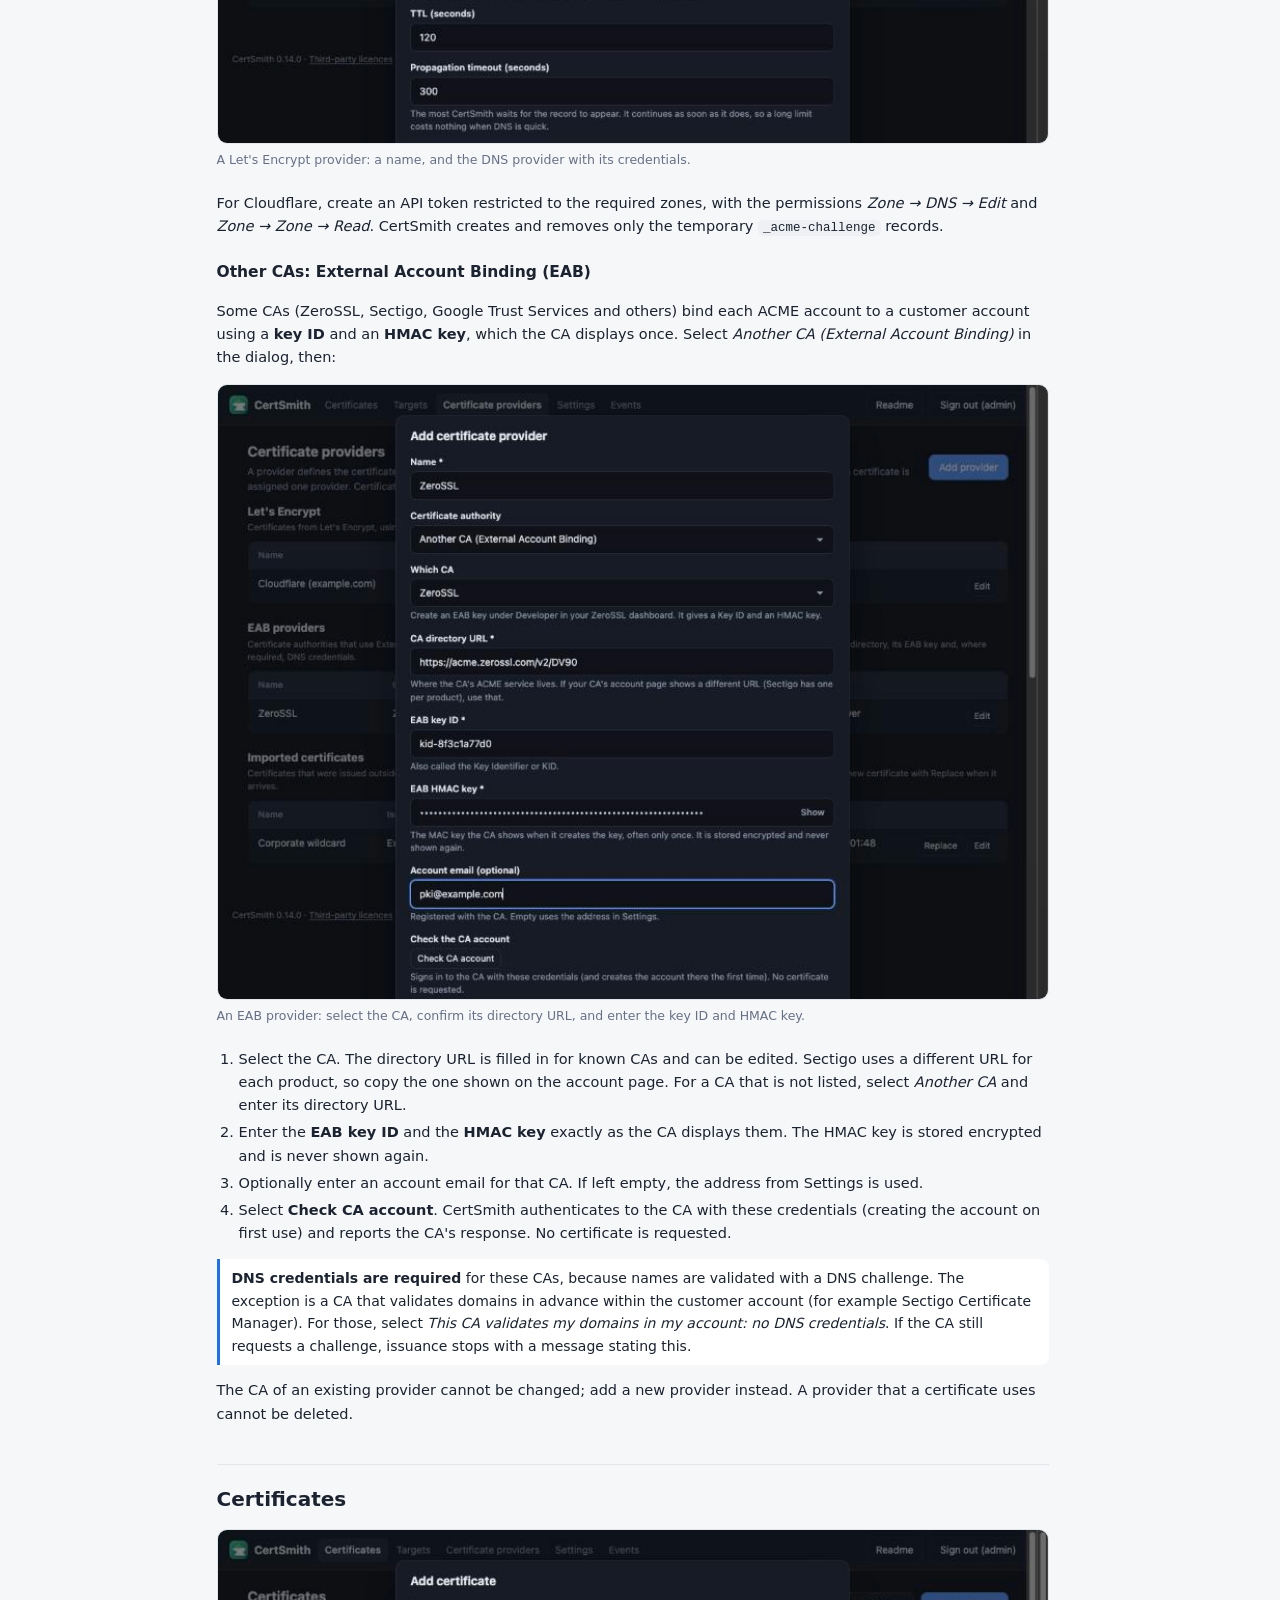
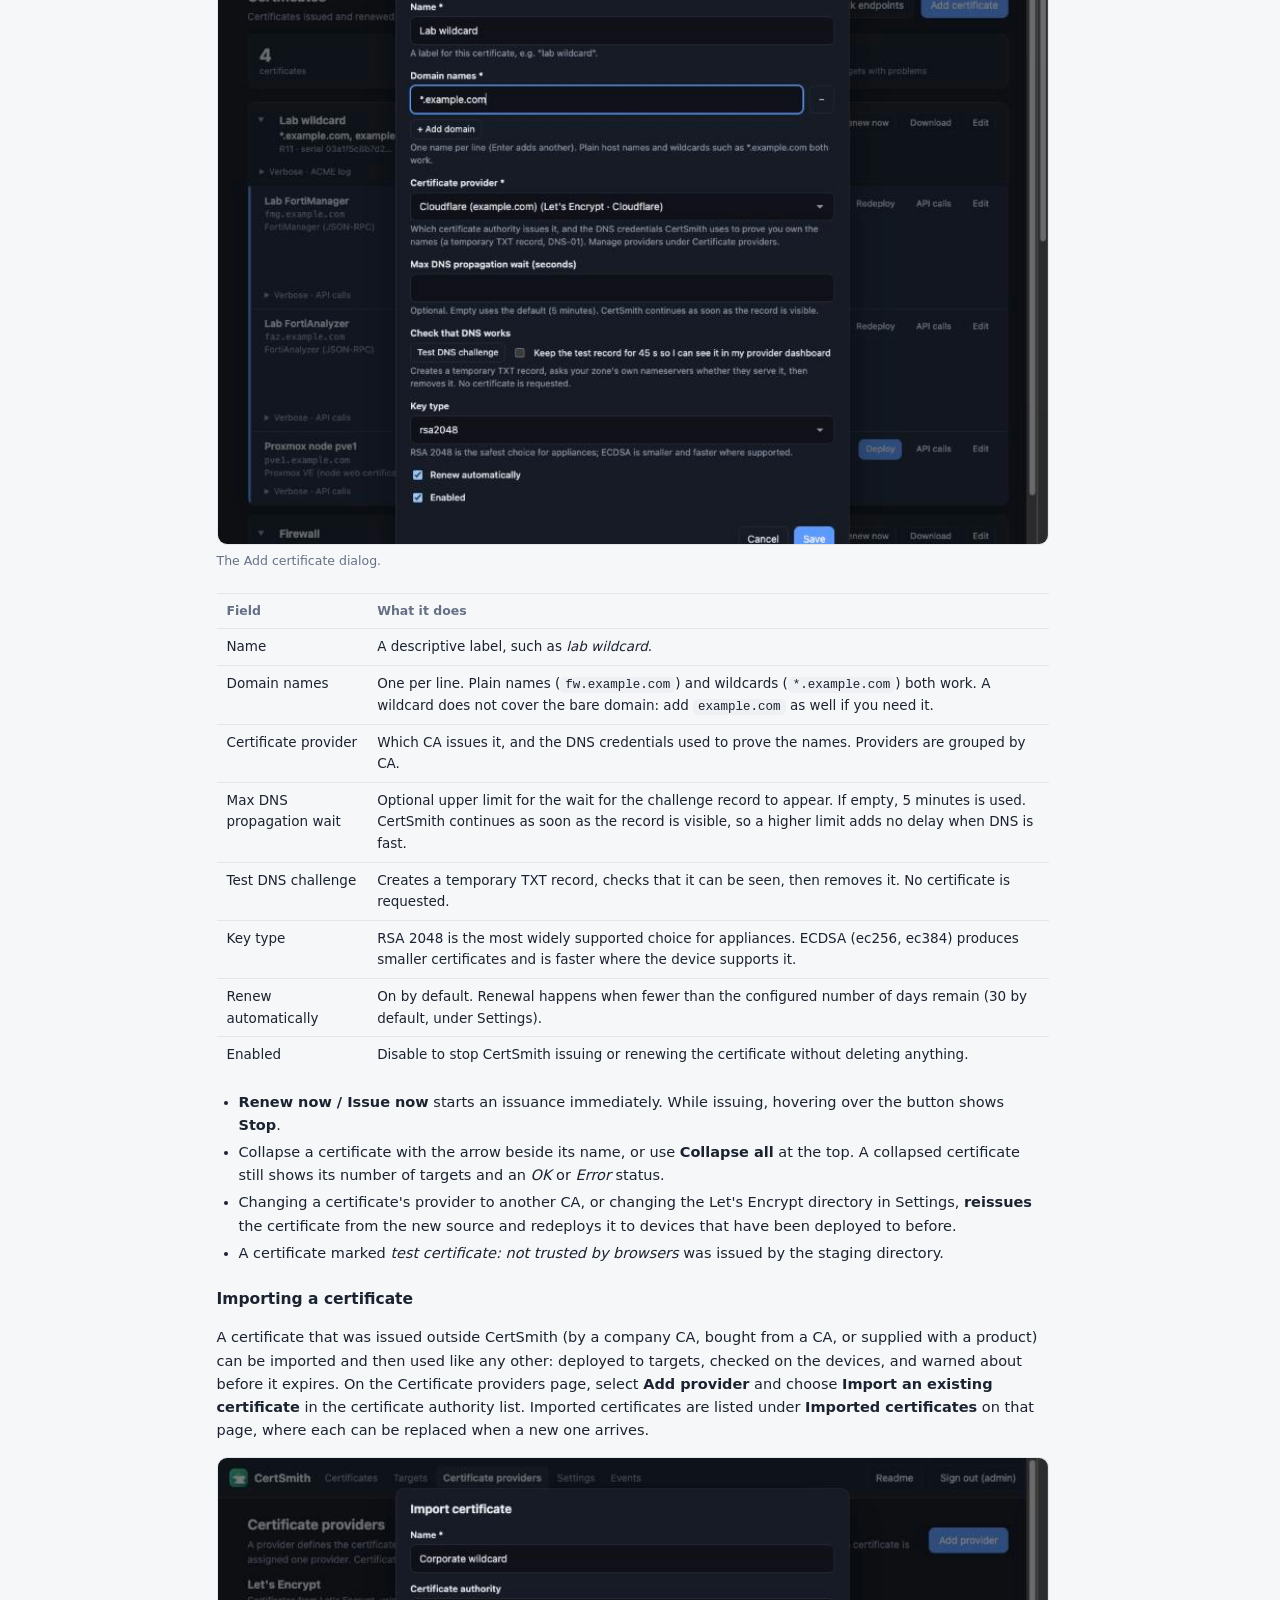
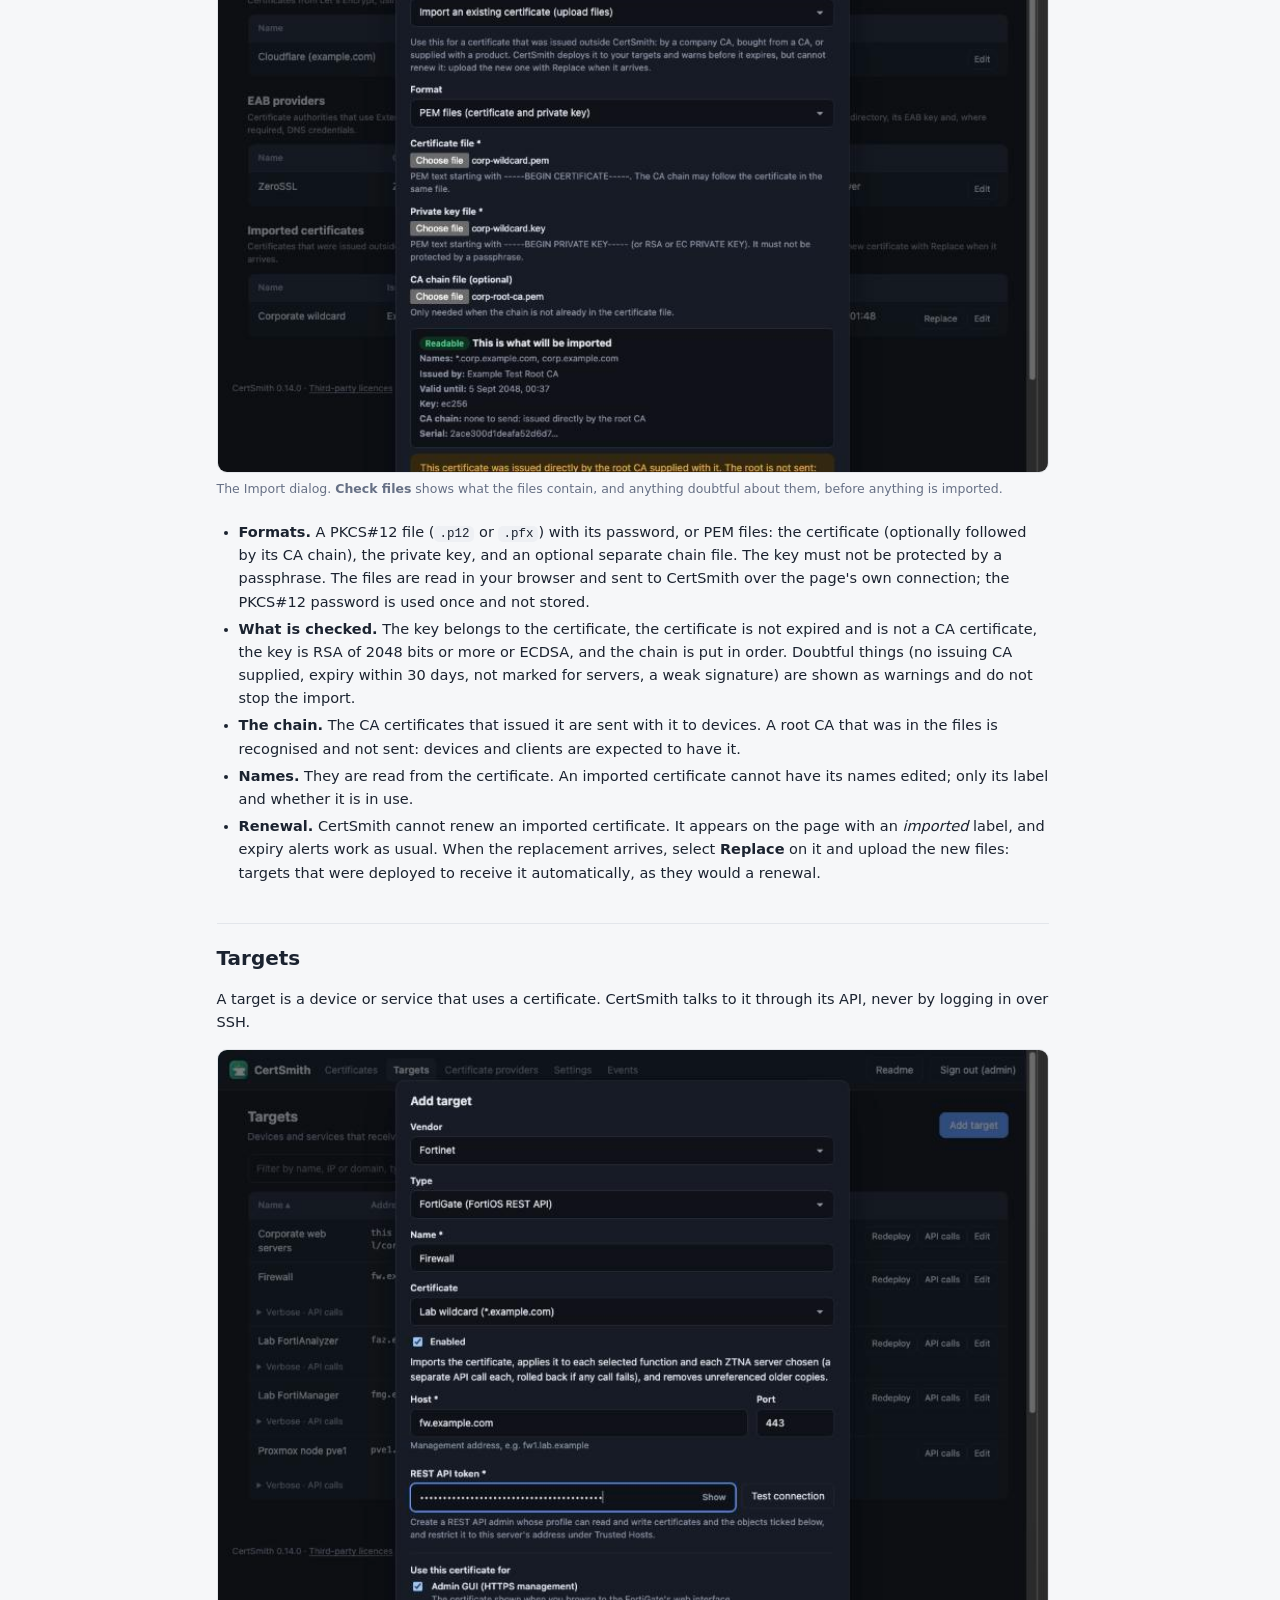
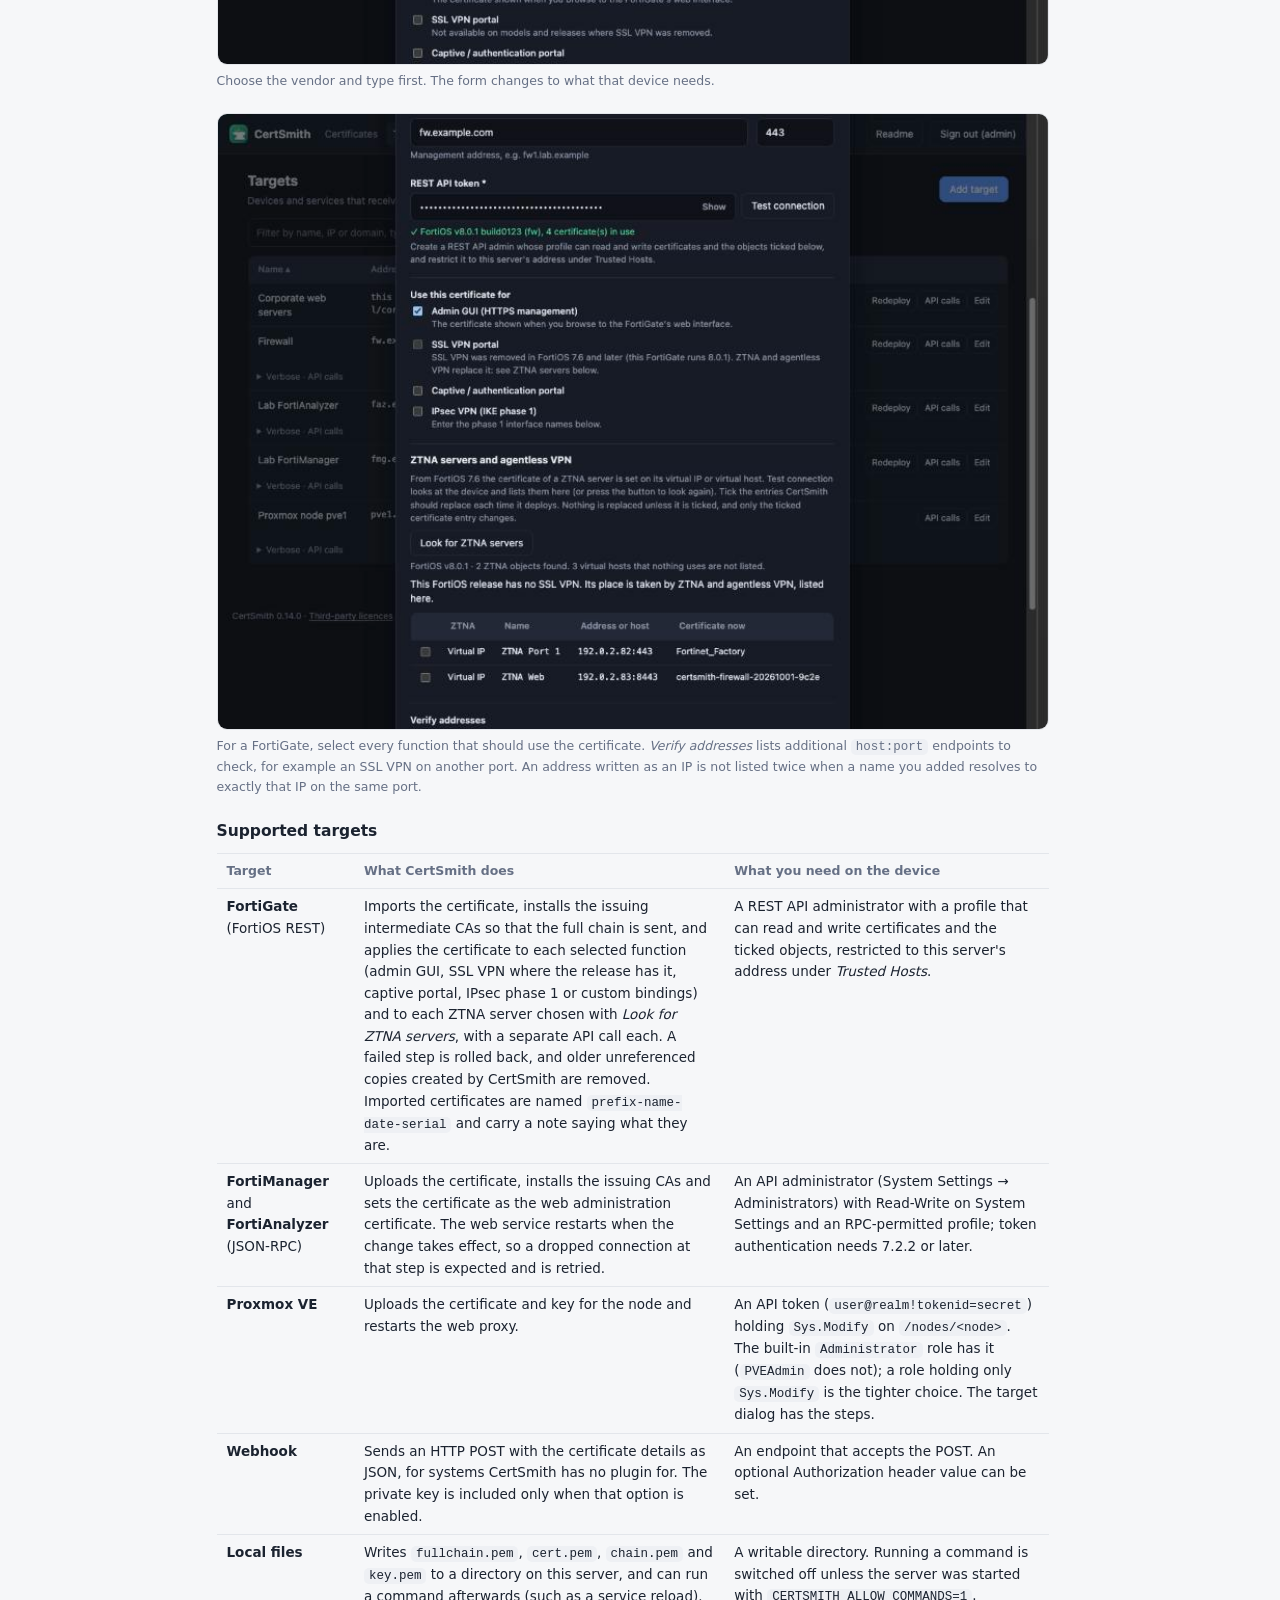
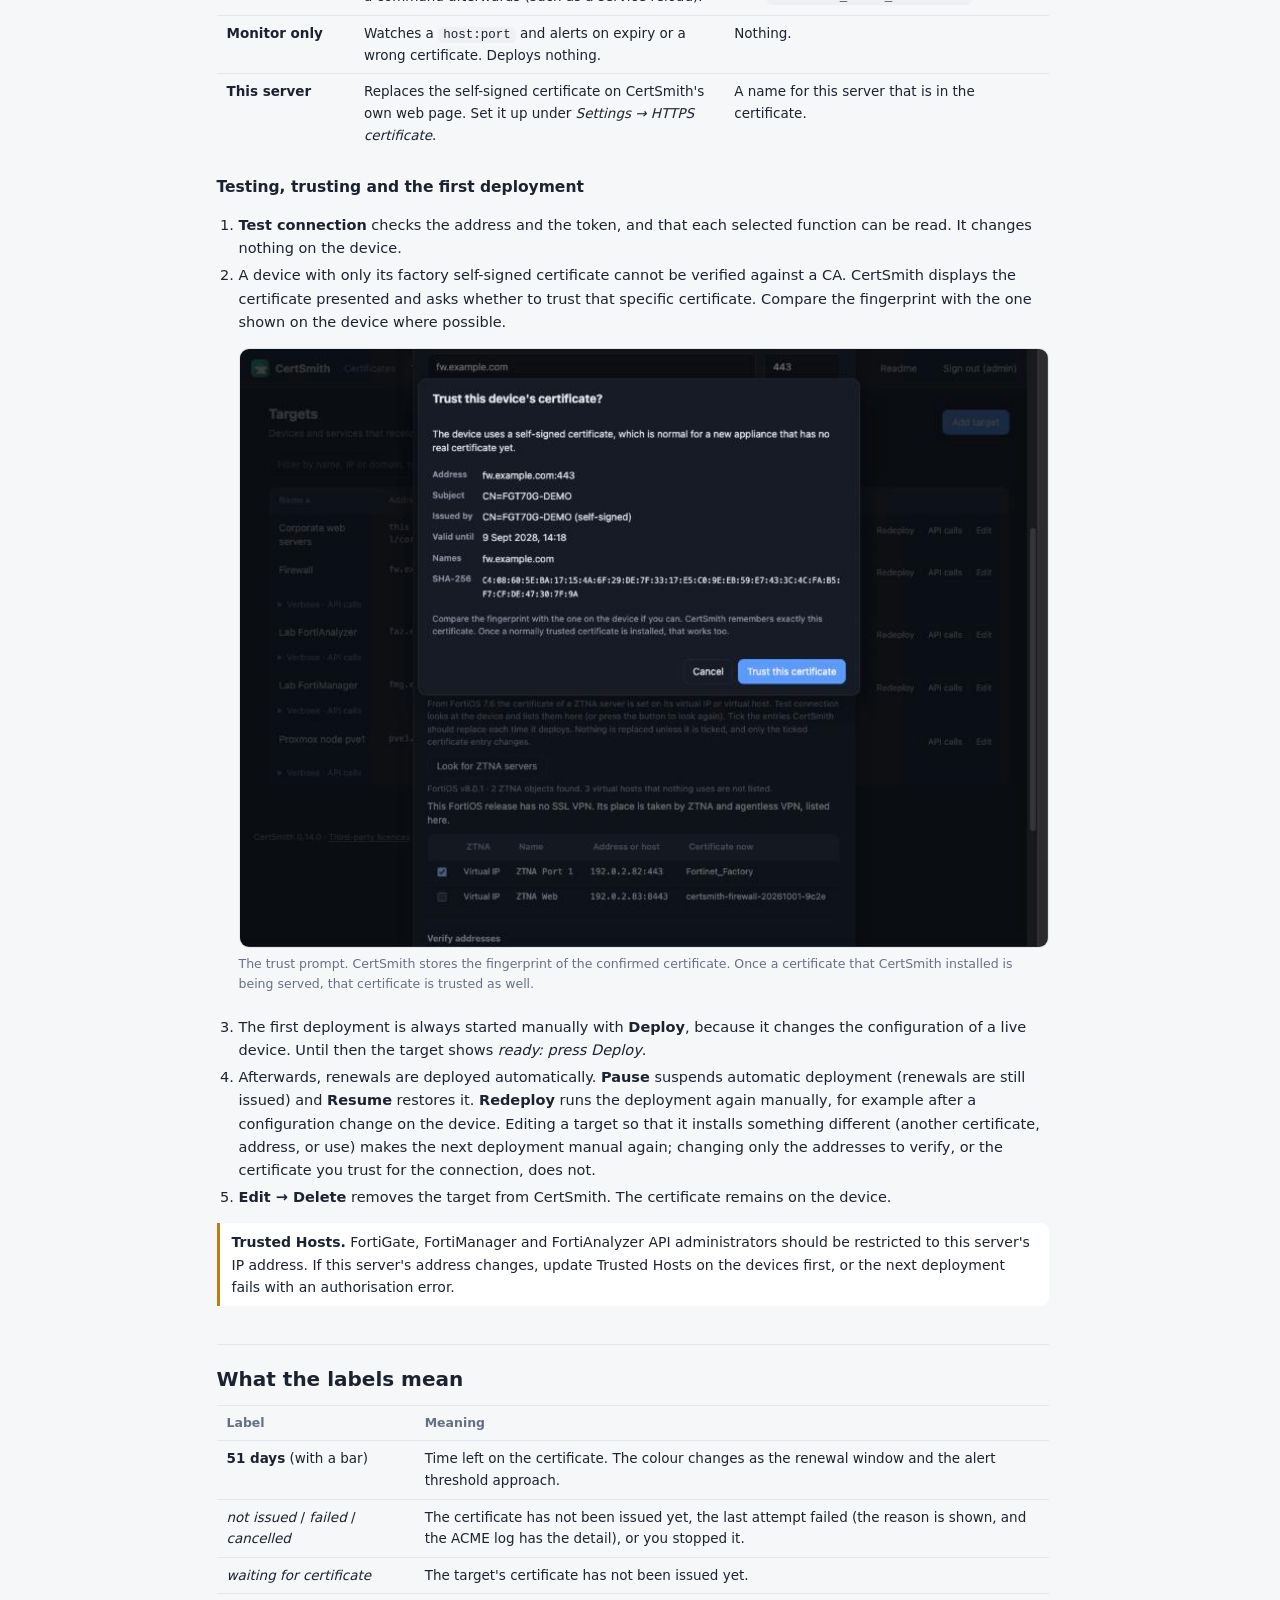
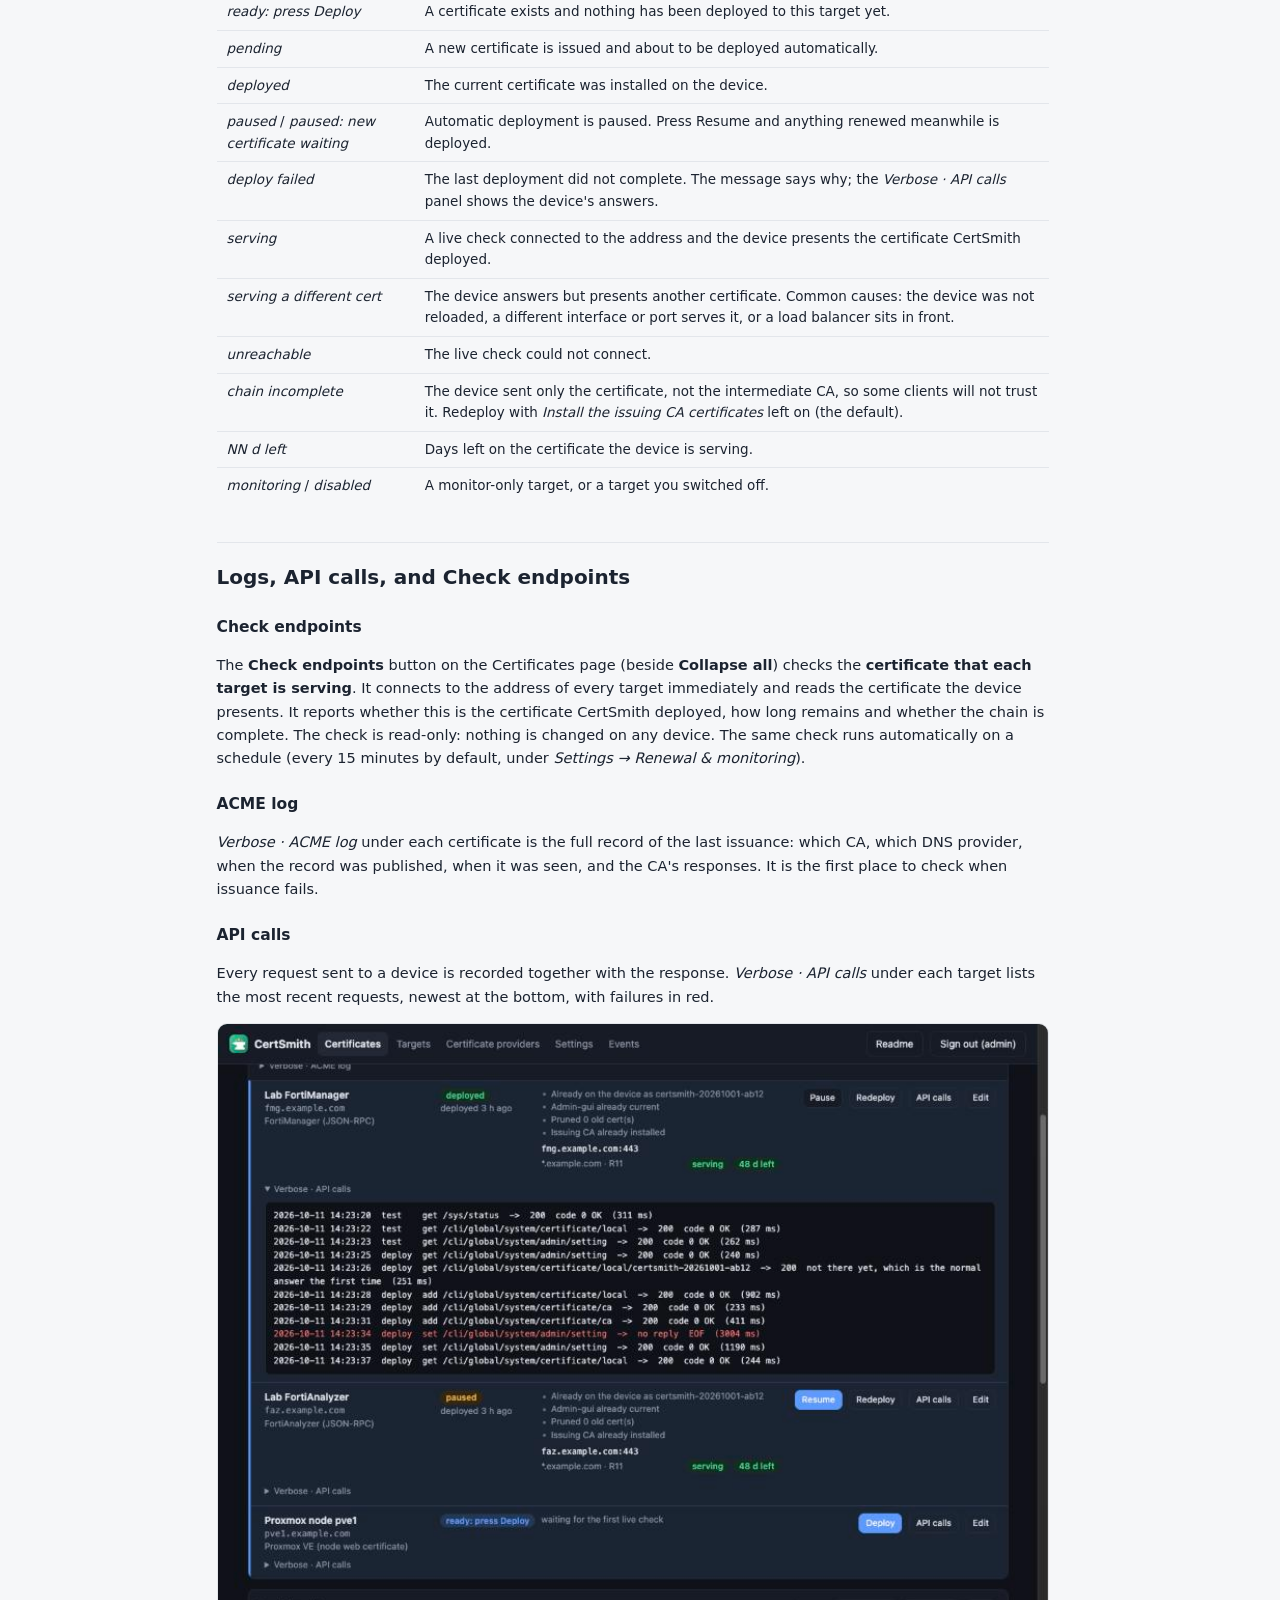
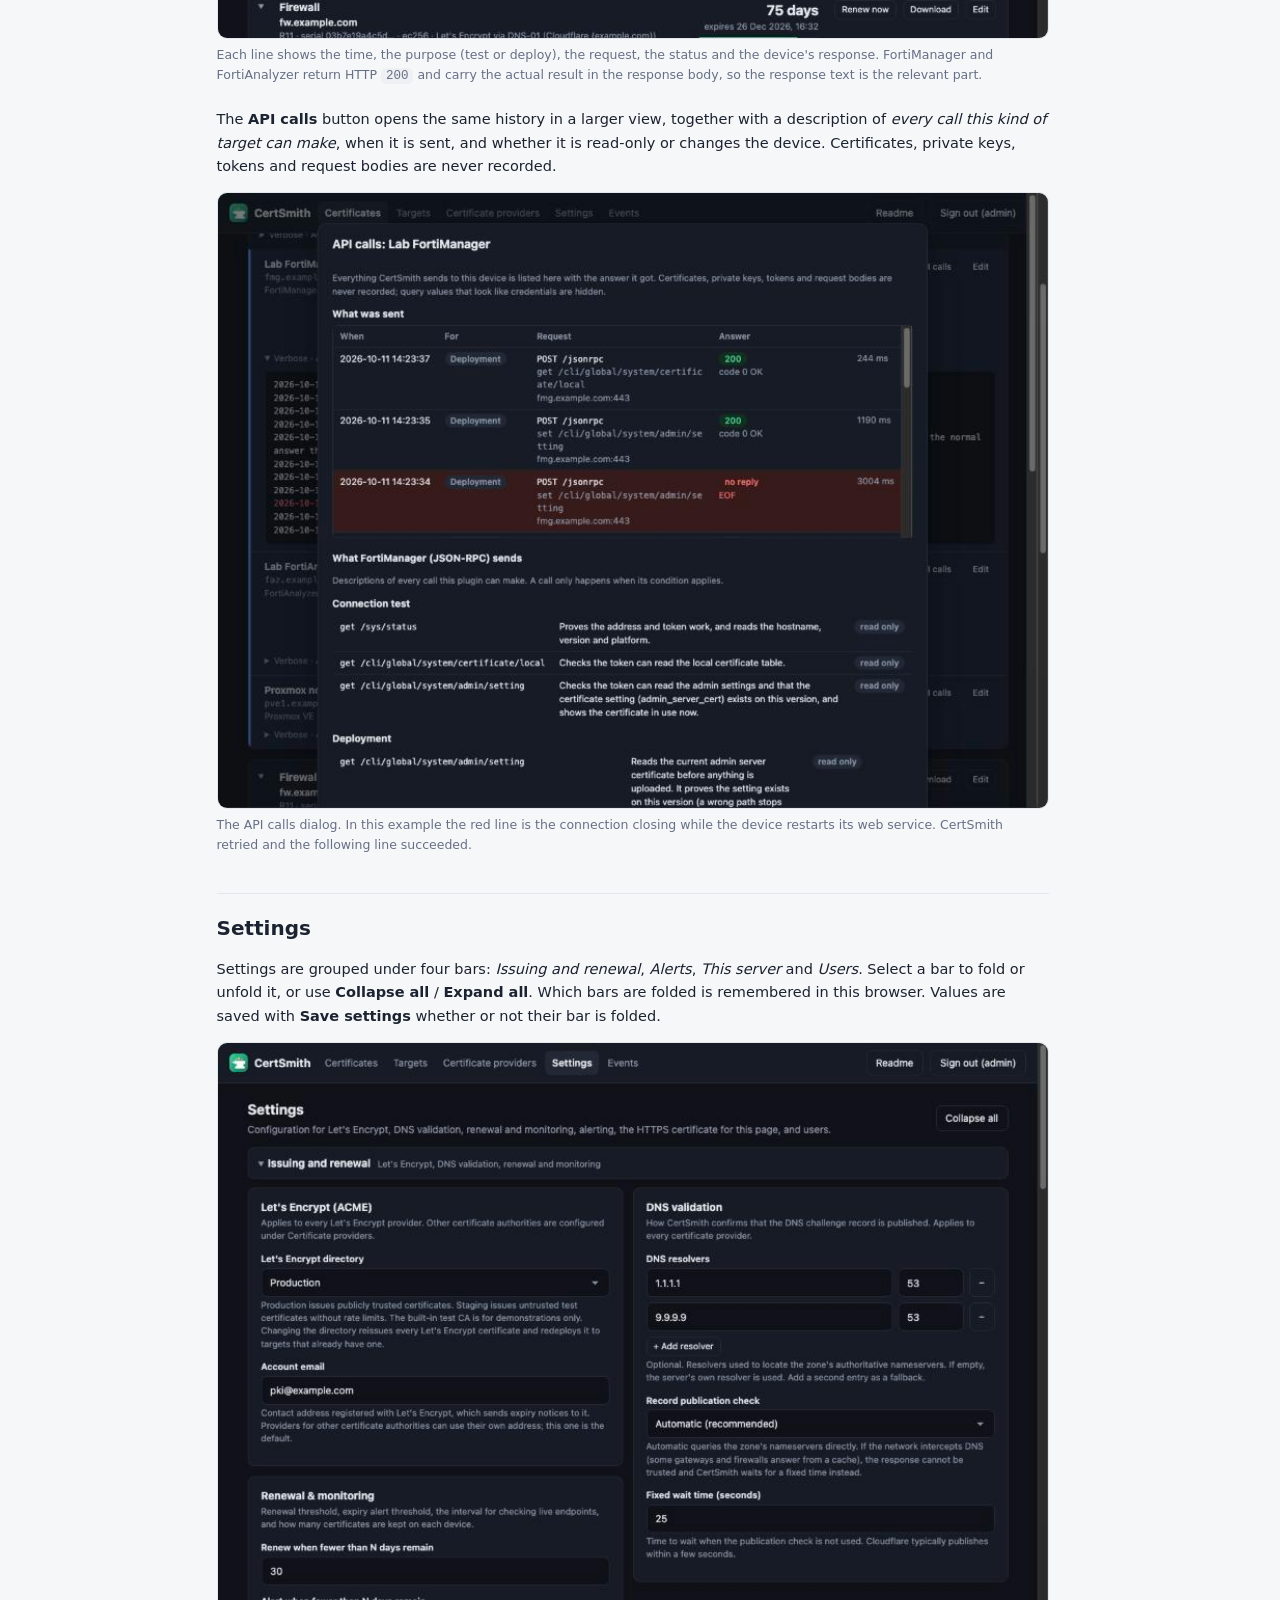
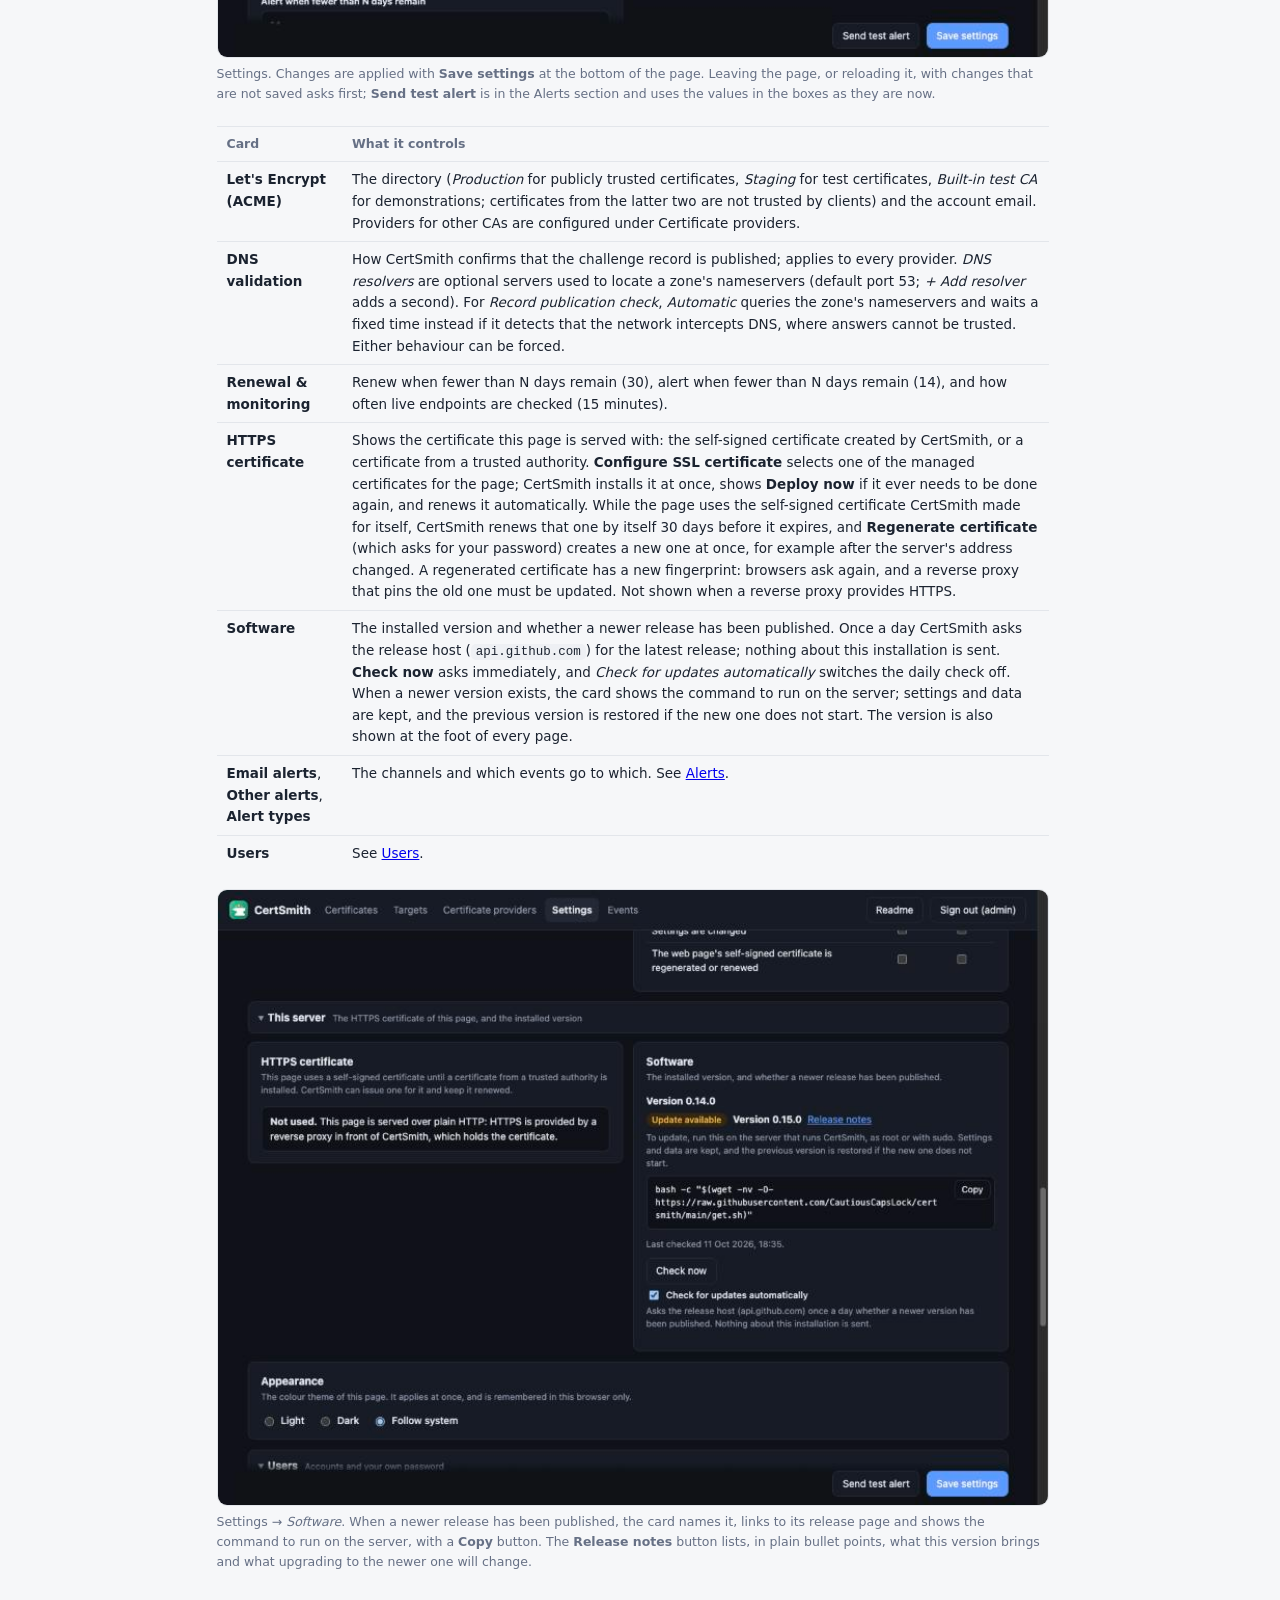
==== commit 64f82093: "Release notes in the program: a button on the Software card Settings > Software has a Release notes " ====
--- a/internal/web/static/help.html
+++ b/internal/web/static/help.html
@@ -219,7 +219,7 @@
 
 <figure>
   <img src="help/software.jpg" alt="Settings, Software card: installed version, an available update with its install command, and the automatic-check switch">
-  <figcaption>Settings &rarr; <em>Software</em>. When a newer release has been published, the card names it, links to its release notes and shows the command to run on the server, with a <strong>Copy</strong> button.</figcaption>
+  <figcaption>Settings &rarr; <em>Software</em>. When a newer release has been published, the card names it, links to its release page and shows the command to run on the server, with a <strong>Copy</strong> button. The <strong>Release notes</strong> button lists, in plain bullet points, what this version brings and what upgrading to the newer one will change.</figcaption>
 </figure>
 
 <h2 id="alerts">Alerts</h2>
--- a/internal/web/static/style.css
+++ b/internal/web/static/style.css
@@ -438,3 +438,16 @@
 /* HTTPS certificate card: what the page is serving now */
 .certline { margin: 2px 0 0; padding: 10px 12px; border: 1px solid var(--line); border-radius: 8px; background: var(--bg); overflow-wrap: anywhere; }
 .certline .meta { margin-top: 3px; }
+
+/* release notes dialog */
+.relnotes { font-size: 14px; line-height: 1.5; }
+.relnotes h3 { font-size: 15px; margin: 16px 0 6px; }
+.relnotes h4 { font-size: 14px; margin: 12px 0 4px; }
+.relnotes ul { margin: 4px 0 10px; padding-left: 20px; }
+.relnotes li { margin: 5px 0; }
+.relnotes p { margin: 6px 0; }
+.relnotes code { font-family: var(--mono); font-size: 12.5px; background: var(--idle-bg); padding: 1px 5px; border-radius: 4px; }
+.relhead { margin: 18px 0 6px; padding: 8px 12px; border-left: 3px solid var(--line); background: var(--panel); border-radius: 0 8px 8px 0; }
+.relhead.upcoming { border-left-color: var(--accent); }
+.relhead:first-child { margin-top: 0; }
+.relver-h { font-size: 16px; margin: 14px 0 4px; }
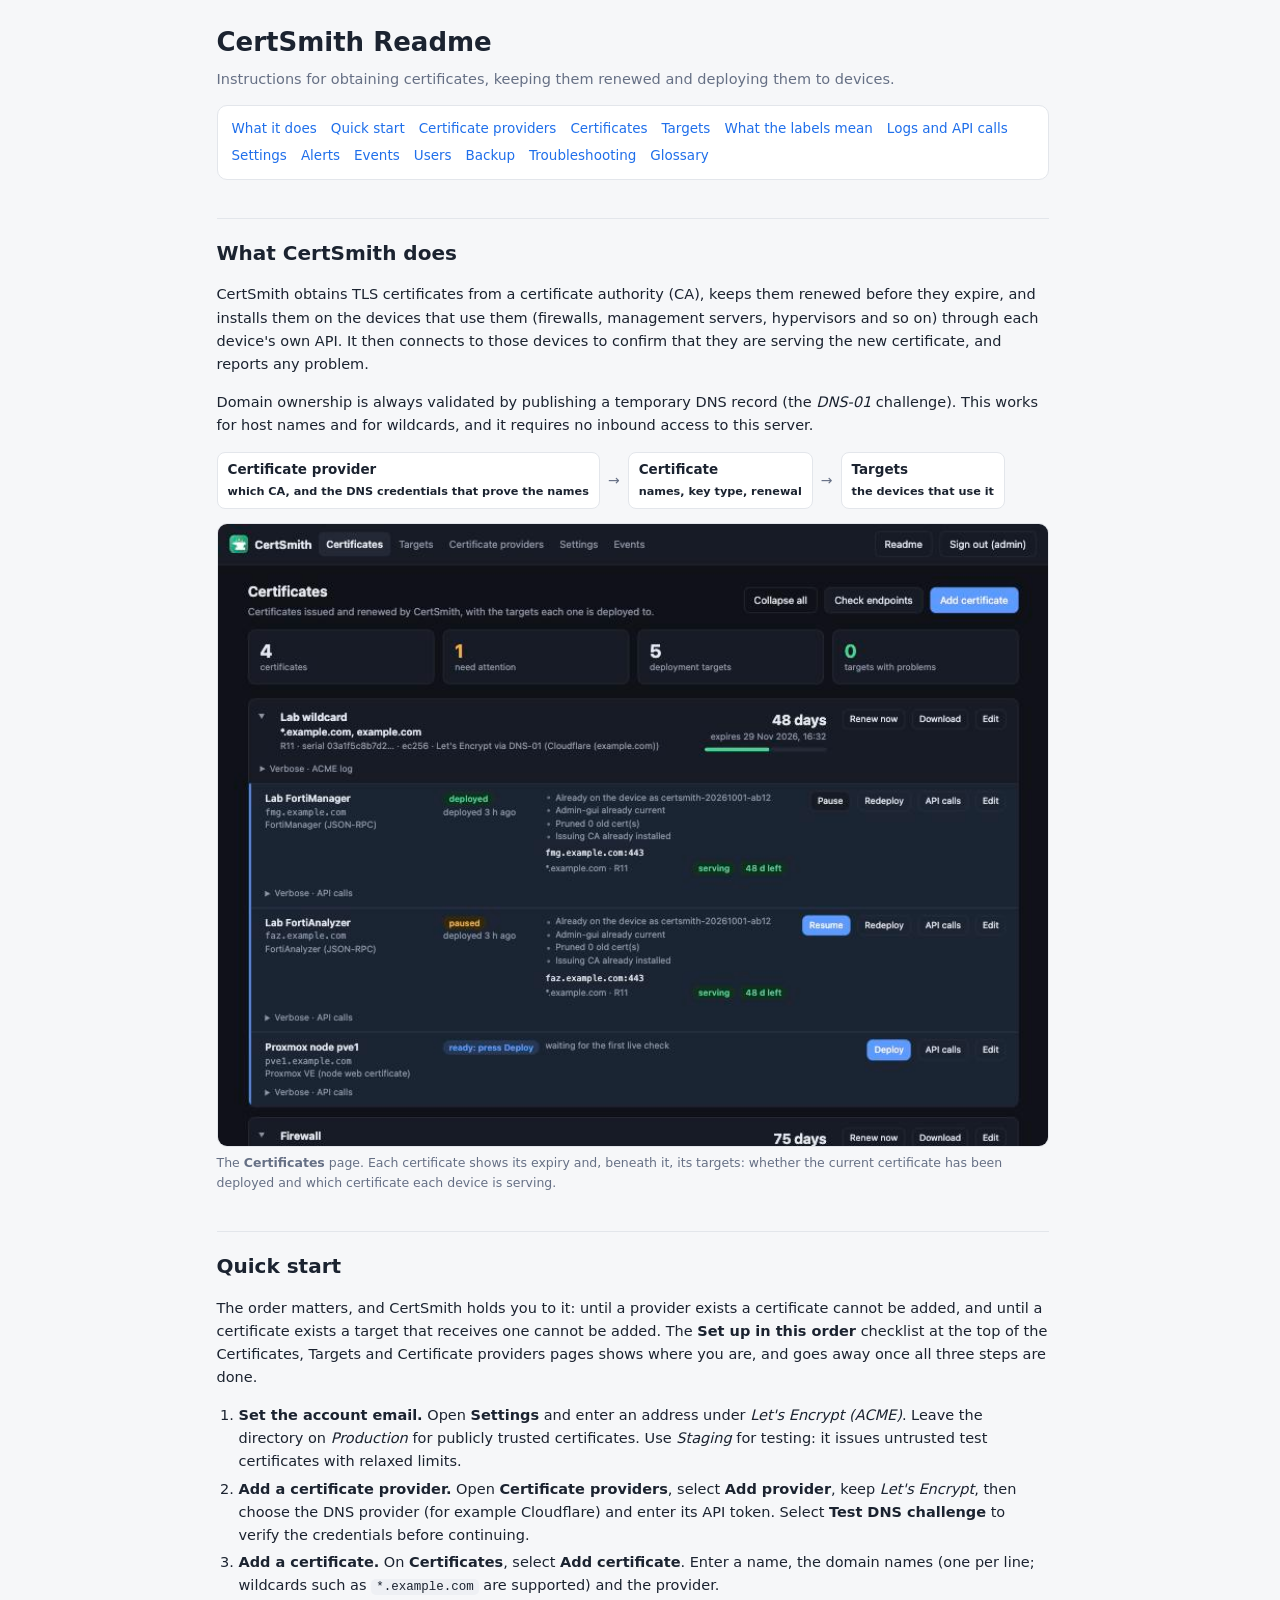
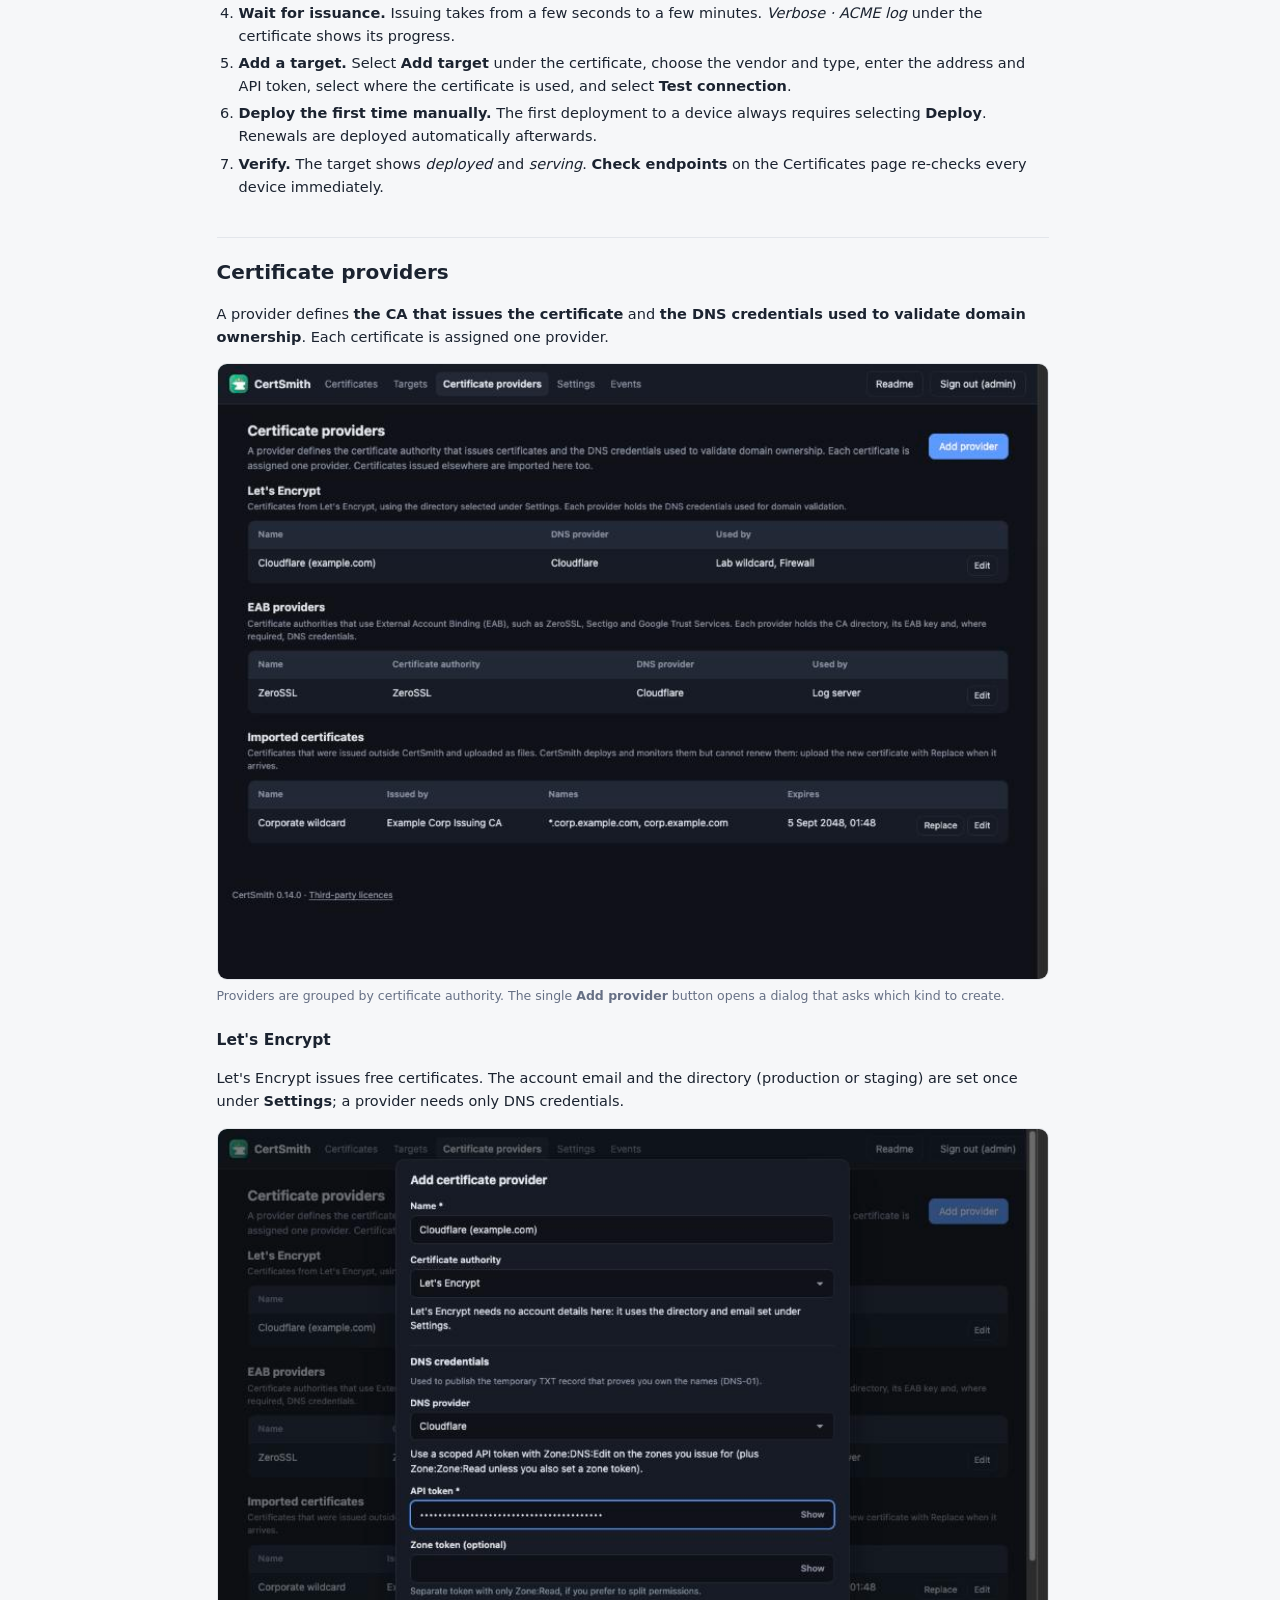
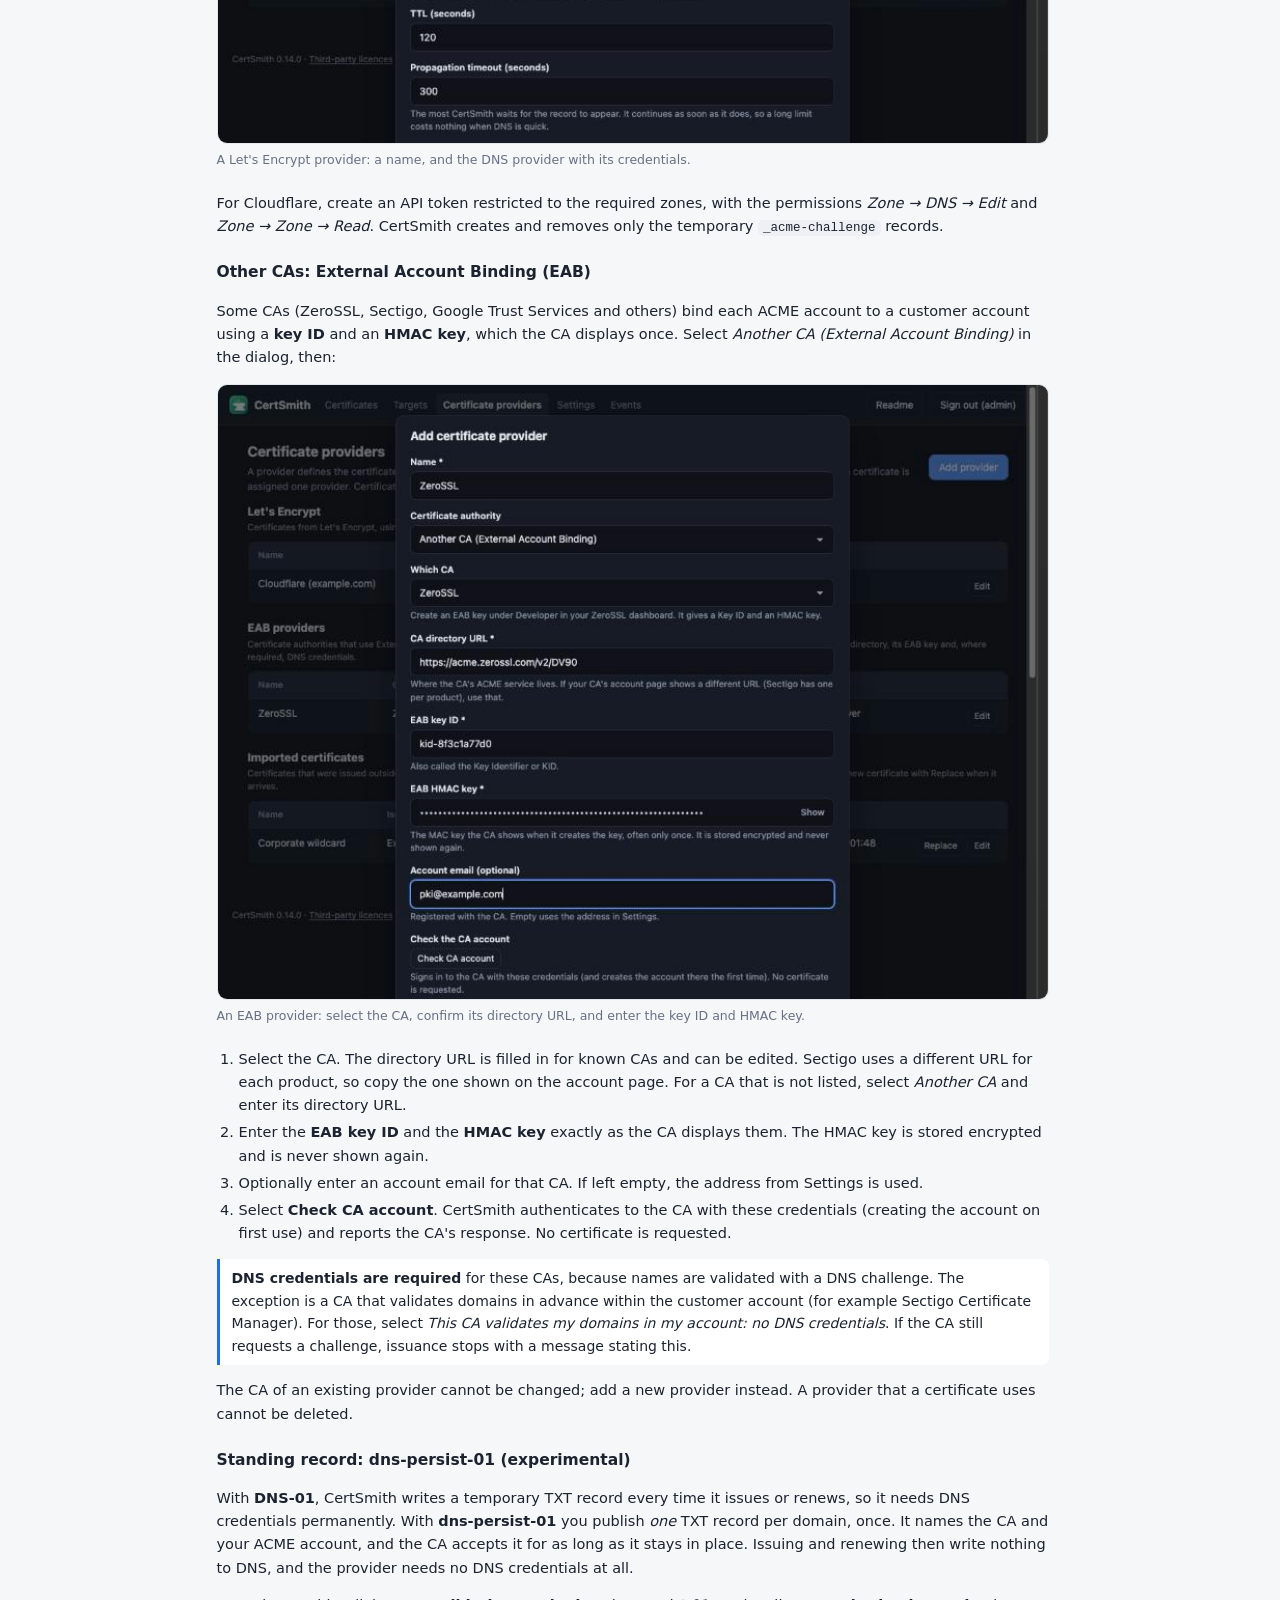
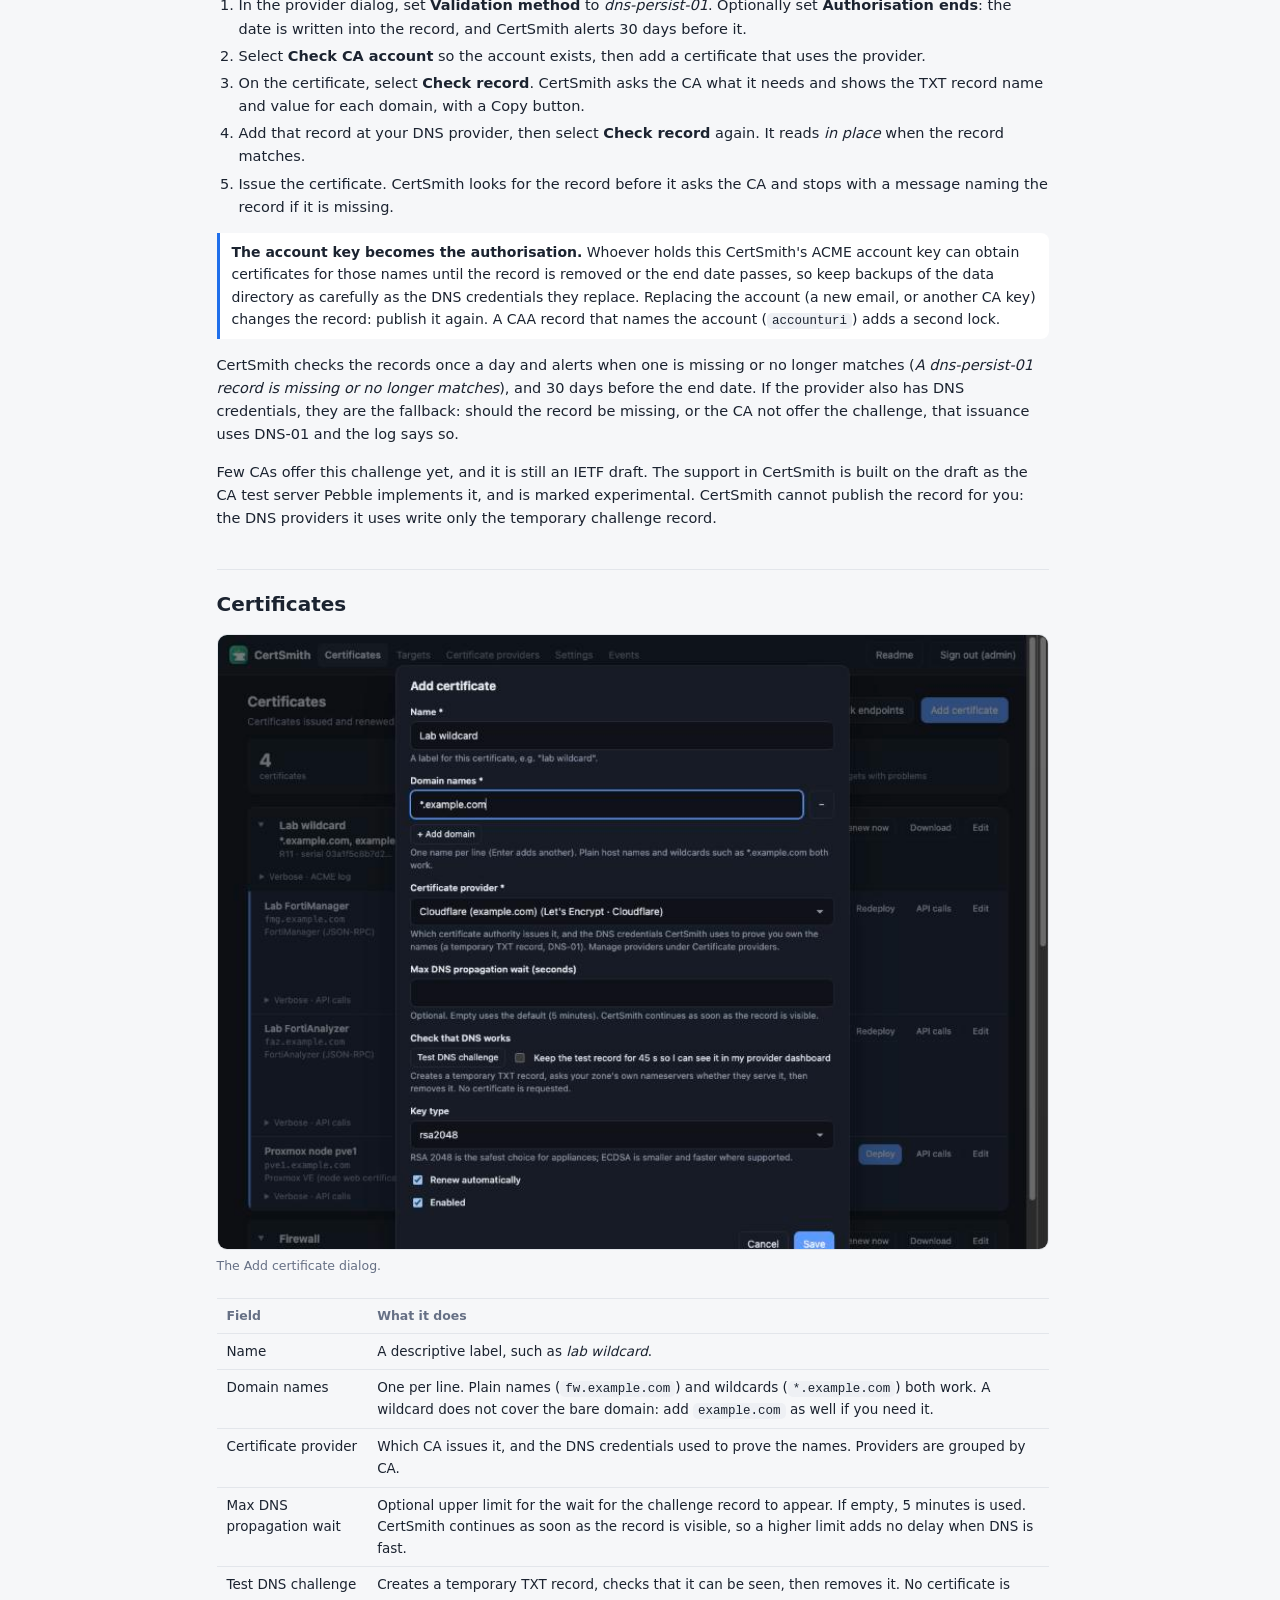
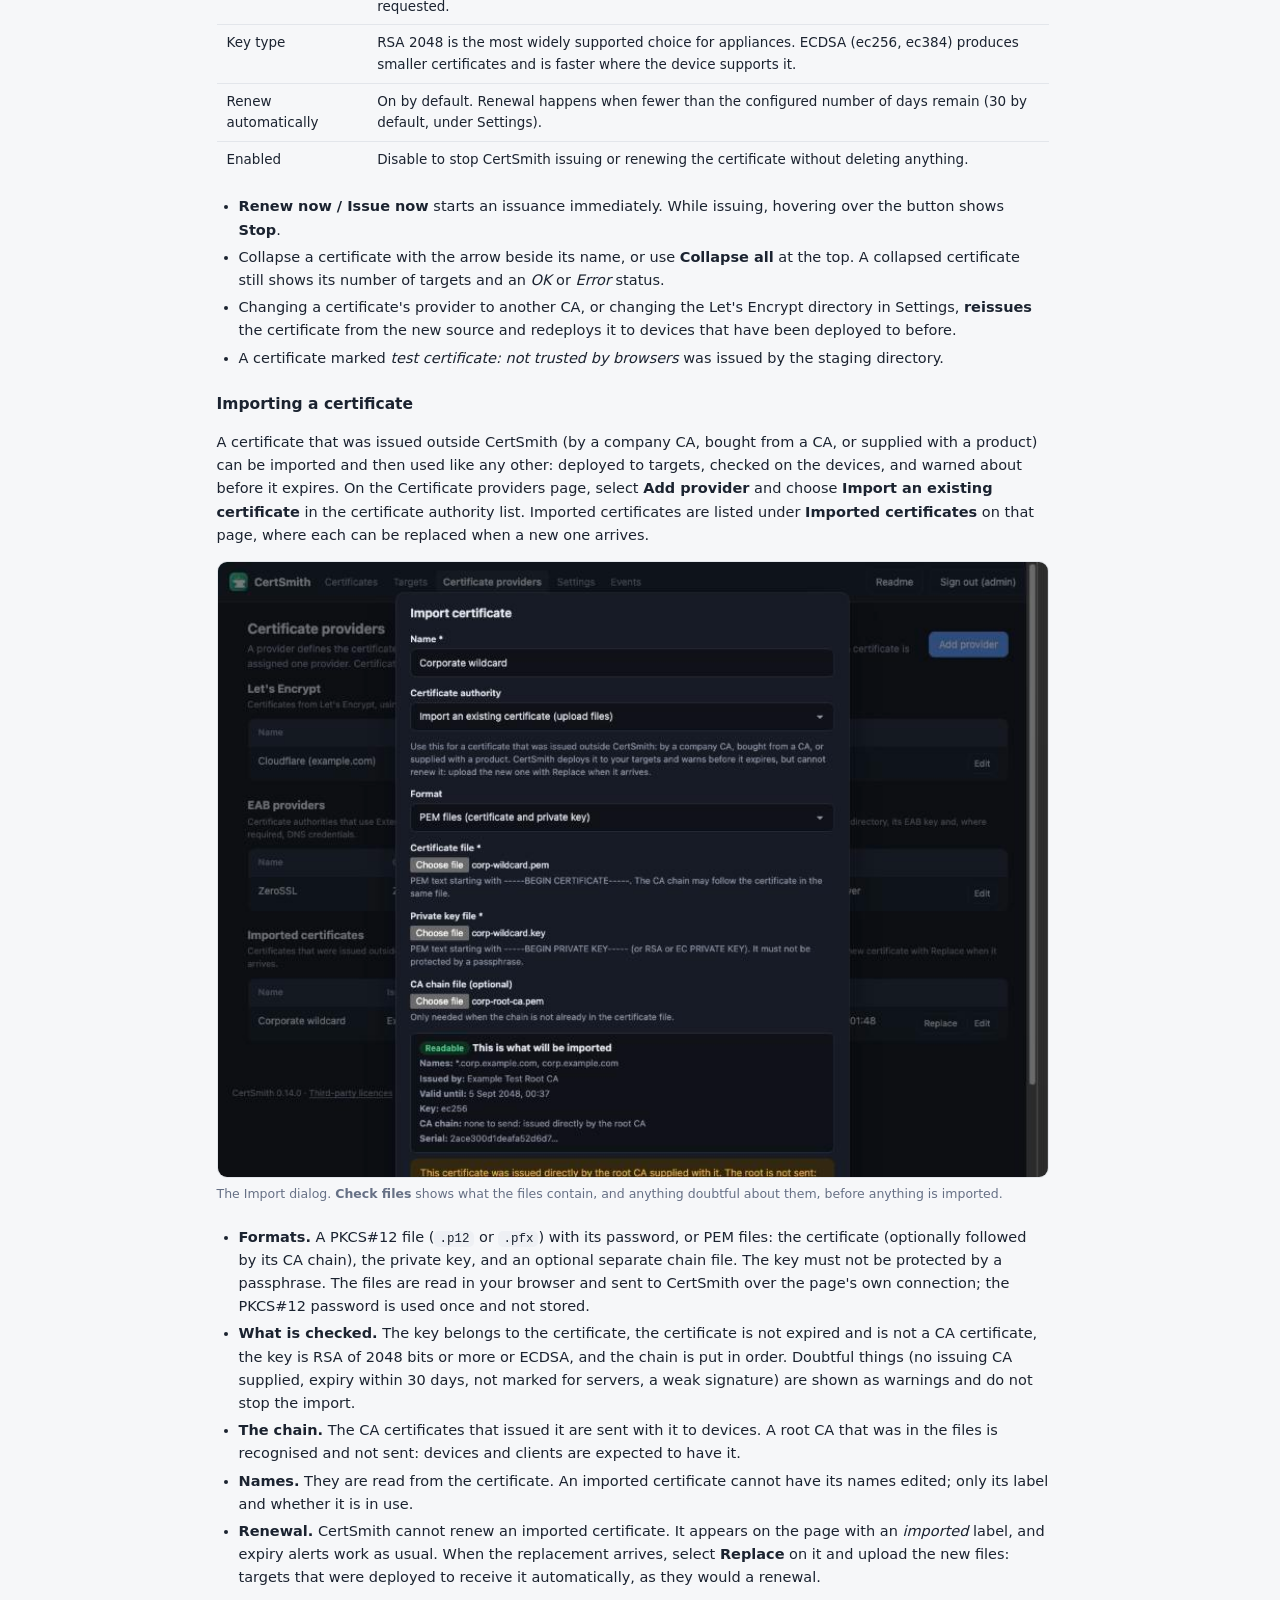
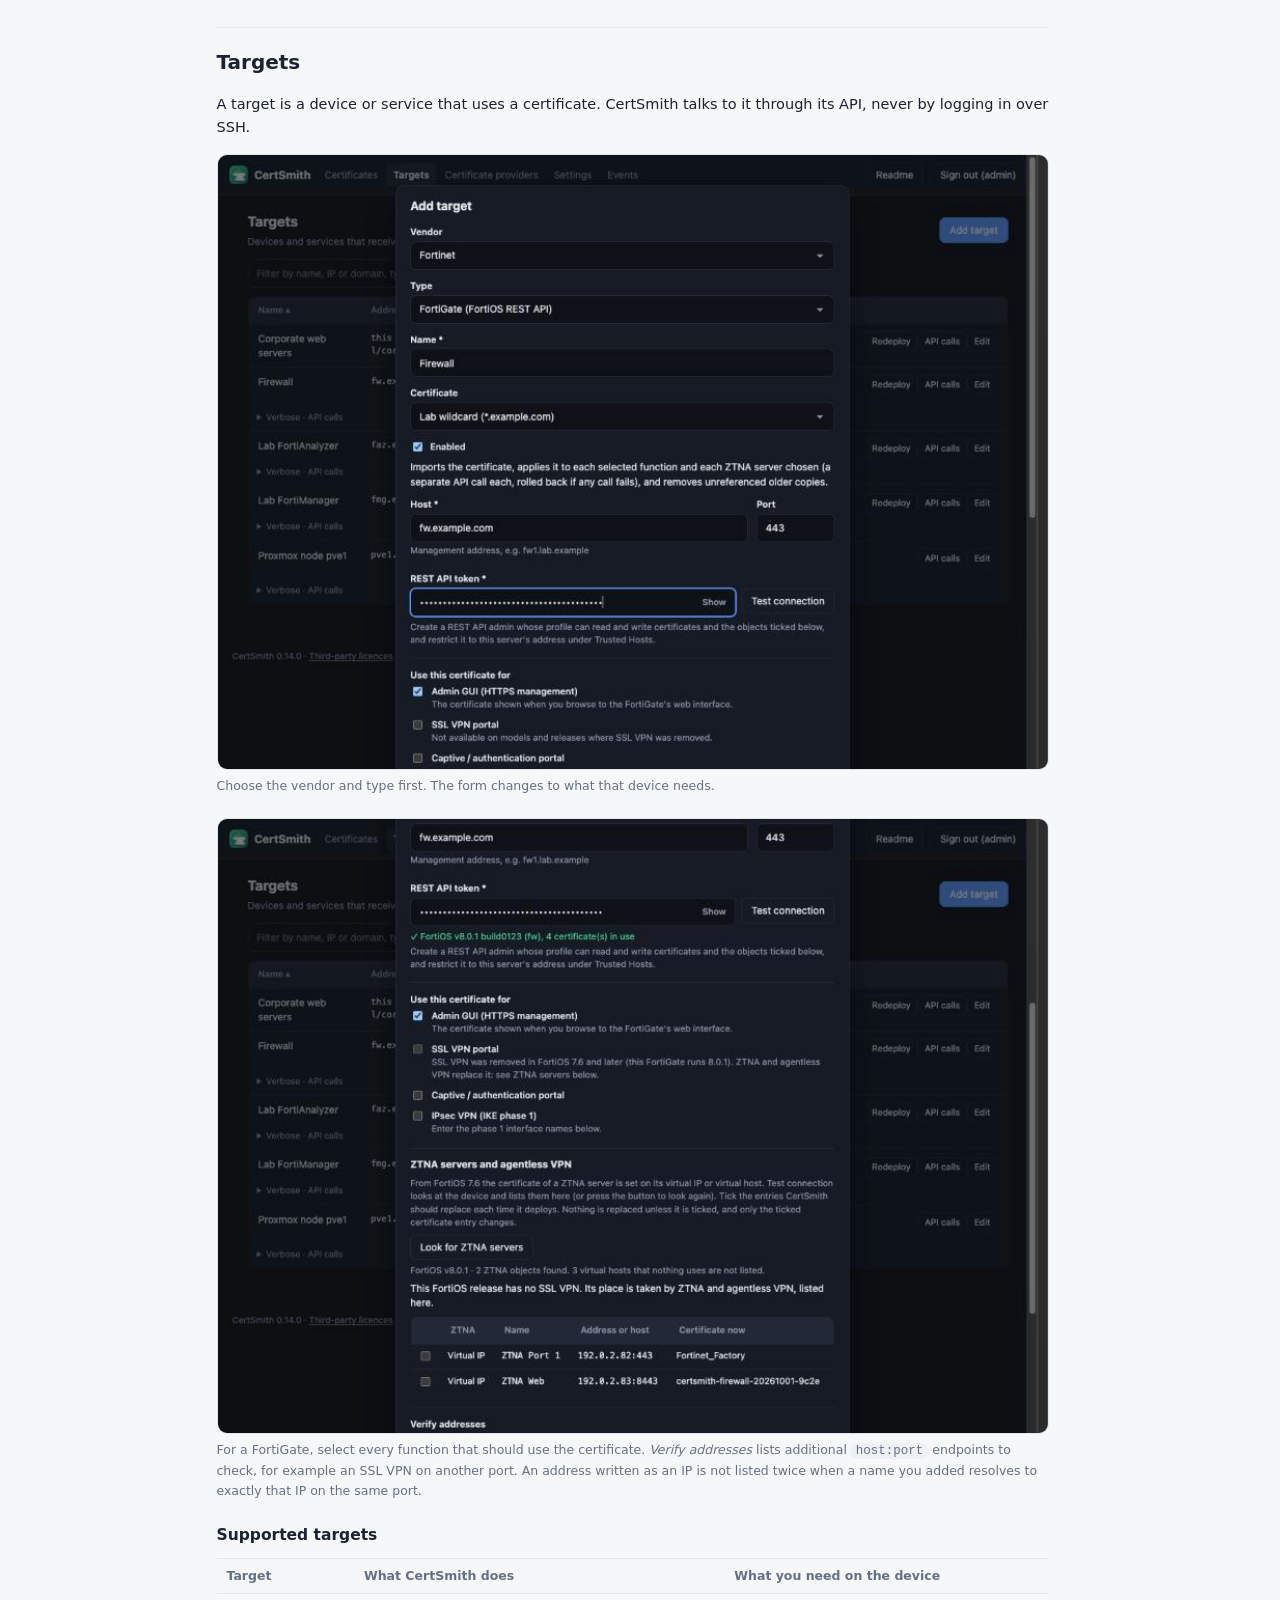
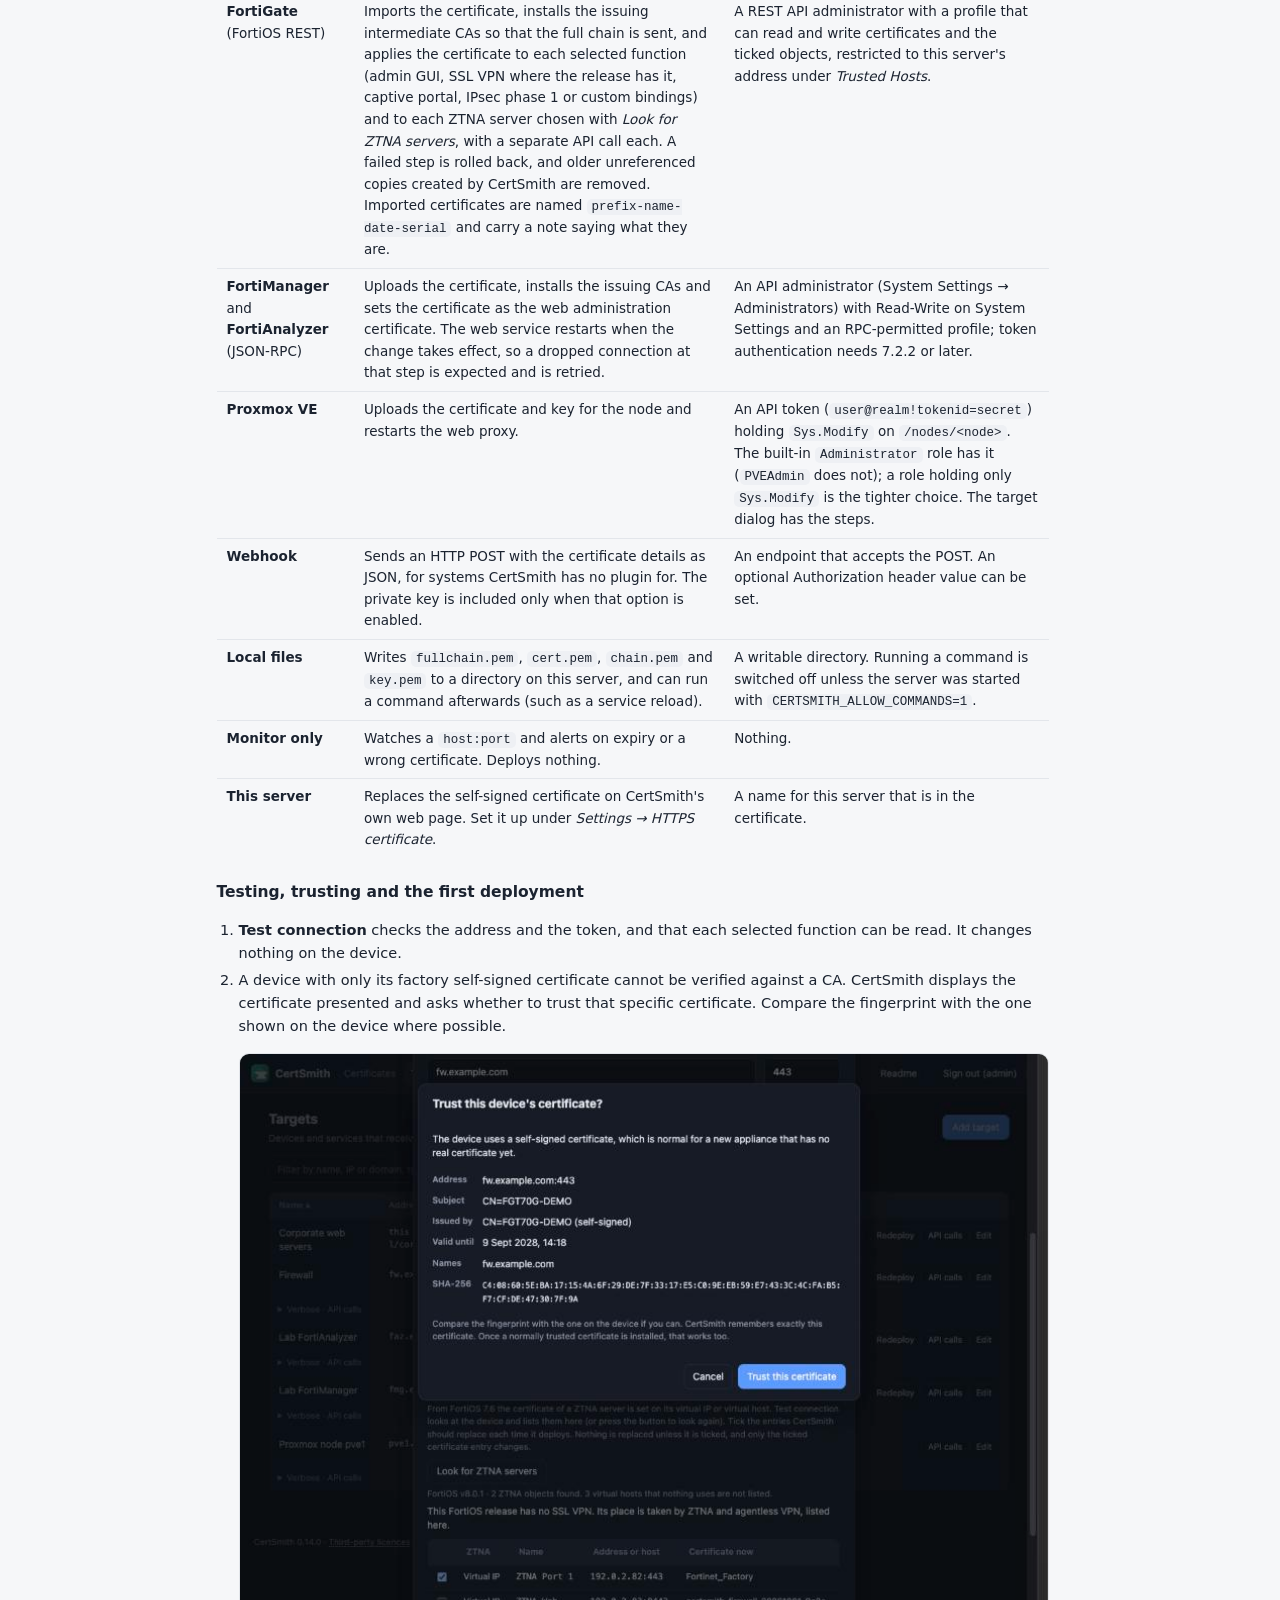
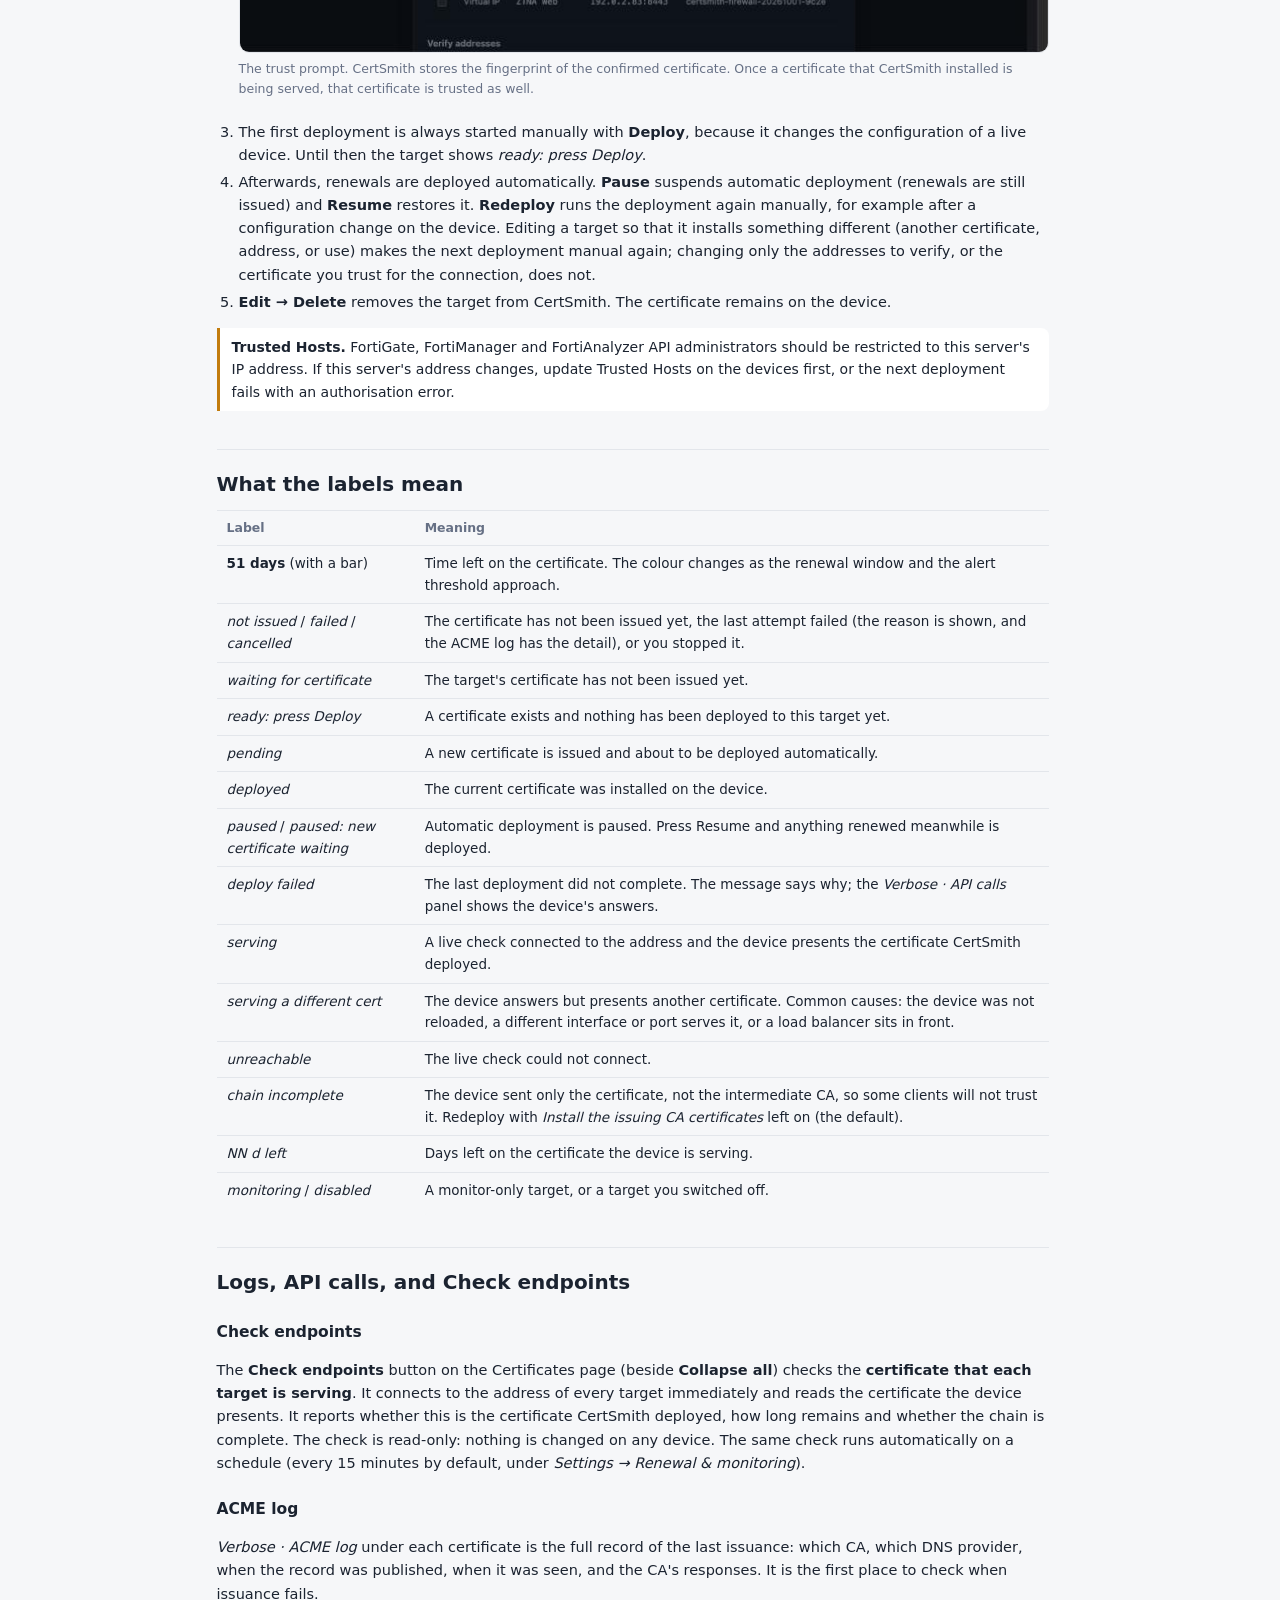
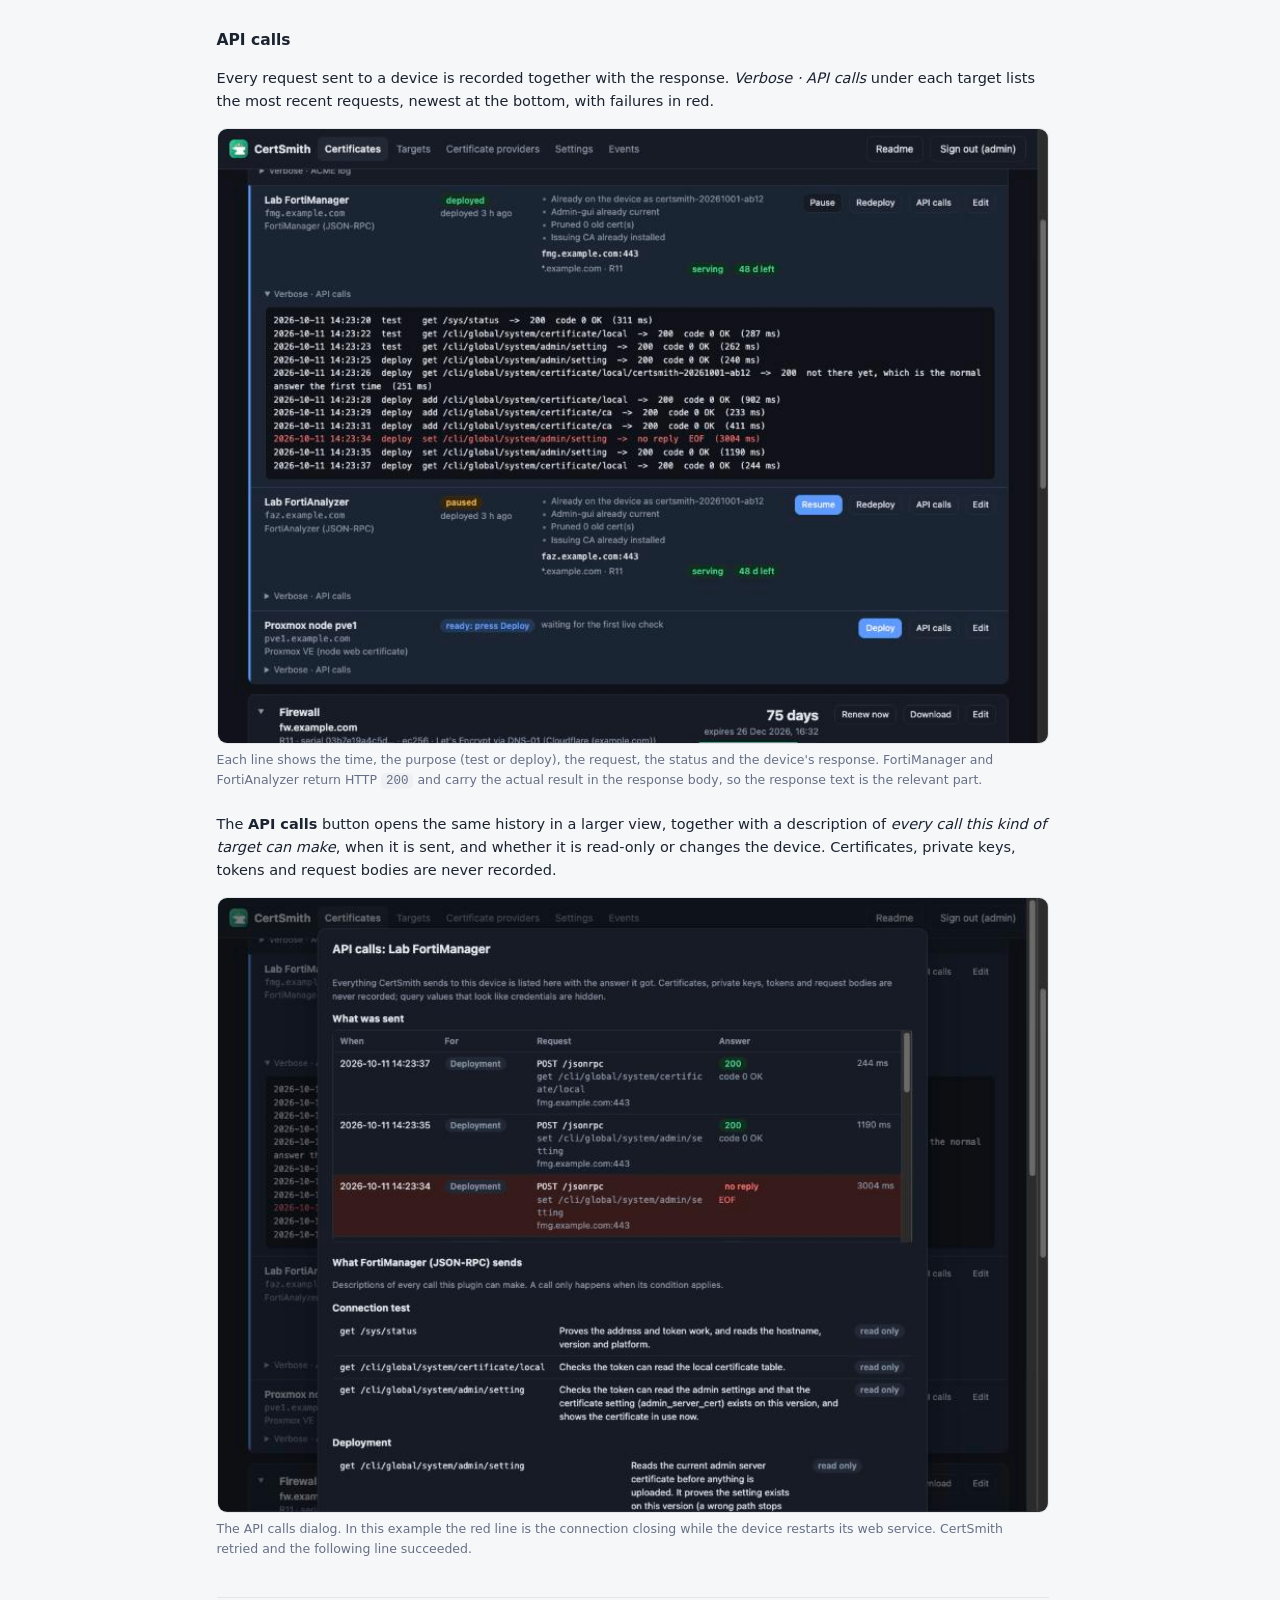
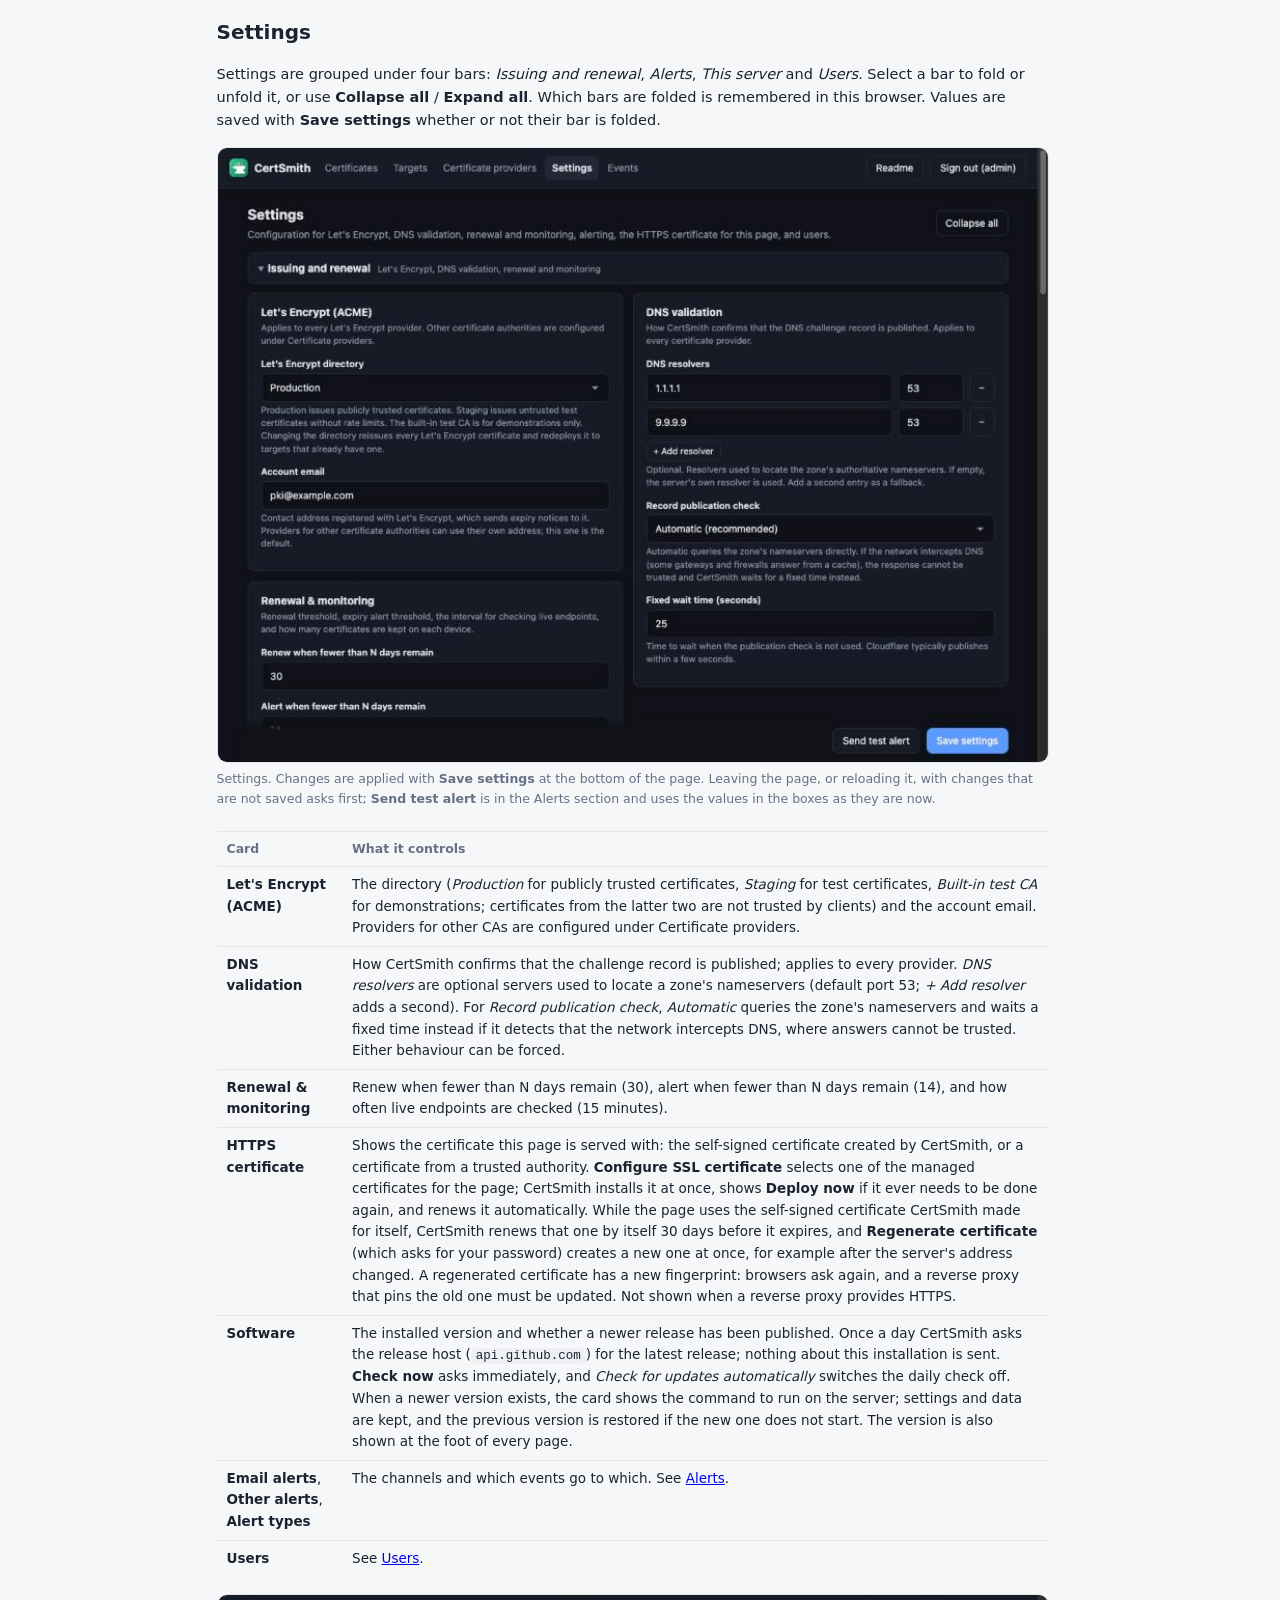
==== commit 84894653: "Page: validation method on the provider, and the standing record on the certificate The provider dia" ====
--- a/internal/web/static/help.html
+++ b/internal/web/static/help.html
@@ -89,6 +89,19 @@
 <div class="note"><strong>DNS credentials are required</strong> for these CAs, because names are validated with a DNS challenge. The exception is a CA that validates domains in advance within the customer account (for example Sectigo Certificate Manager). For those, select <em>This CA validates my domains in my account: no DNS credentials</em>. If the CA still requests a challenge, issuance stops with a message stating this.</div>
 <p>The CA of an existing provider cannot be changed; add a new provider instead. A provider that a certificate uses cannot be deleted.</p>
 
+<h3 id="persist">Standing record: dns-persist-01 (experimental)</h3>
+<p>With <strong>DNS-01</strong>, CertSmith writes a temporary TXT record every time it issues or renews, so it needs DNS credentials permanently. With <strong>dns-persist-01</strong> you publish <em>one</em> TXT record per domain, once. It names the CA and your ACME account, and the CA accepts it for as long as it stays in place. Issuing and renewing then write nothing to DNS, and the provider needs no DNS credentials at all.</p>
+<ol>
+  <li>In the provider dialog, set <strong>Validation method</strong> to <em>dns-persist-01</em>. Optionally set <strong>Authorisation ends</strong>: the date is written into the record, and CertSmith alerts 30 days before it.</li>
+  <li>Select <strong>Check CA account</strong> so the account exists, then add a certificate that uses the provider.</li>
+  <li>On the certificate, select <strong>Check record</strong>. CertSmith asks the CA what it needs and shows the TXT record name and value for each domain, with a Copy button.</li>
+  <li>Add that record at your DNS provider, then select <strong>Check record</strong> again. It reads <em>in place</em> when the record matches.</li>
+  <li>Issue the certificate. CertSmith looks for the record before it asks the CA and stops with a message naming the record if it is missing.</li>
+</ol>
+<div class="note"><strong>The account key becomes the authorisation.</strong> Whoever holds this CertSmith's ACME account key can obtain certificates for those names until the record is removed or the end date passes, so keep backups of the data directory as carefully as the DNS credentials they replace. Replacing the account (a new email, or another CA key) changes the record: publish it again. A CAA record that names the account (<code>accounturi</code>) adds a second lock.</div>
+<p>CertSmith checks the records once a day and alerts when one is missing or no longer matches (<em>A dns-persist-01 record is missing or no longer matches</em>), and 30 days before the end date. If the provider also has DNS credentials, they are the fallback: should the record be missing, or the CA not offer the challenge, that issuance uses DNS-01 and the log says so.</p>
+<p>Few CAs offer this challenge yet, and it is still an IETF draft. The support in CertSmith is built on the draft as the CA test server Pebble implements it, and is marked experimental. CertSmith cannot publish the record for you: the DNS providers it uses write only the temporary challenge record.</p>
+
 <h2 id="certificates">Certificates</h2>
 <figure>
   <img src="help/cert-add.jpg" alt="Add certificate dialog">
--- a/internal/web/static/style.css
+++ b/internal/web/static/style.css
@@ -262,6 +262,12 @@
 .fgrid-conn { grid-template-columns: 1fr 110px; align-items: start; }
 .autohint { color: var(--ok); }
 
+/* the standing dns-persist-01 record under a certificate */
+.persistrow { padding: 10px 16px 12px; border-top: 1px solid var(--line); }
+.persistrow > .meta { margin-top: 4px; }
+.precord { margin-top: 10px; padding: 10px 12px; border: 1px solid var(--line); border-radius: 10px; }
+.precord .cmdwrap { margin: 4px 0 8px; }
+
 /* verbose ACME log, tucked away under each certificate */
 .logrow { padding: 0 16px 10px; }
 details.howto { margin-top: 6px; }
